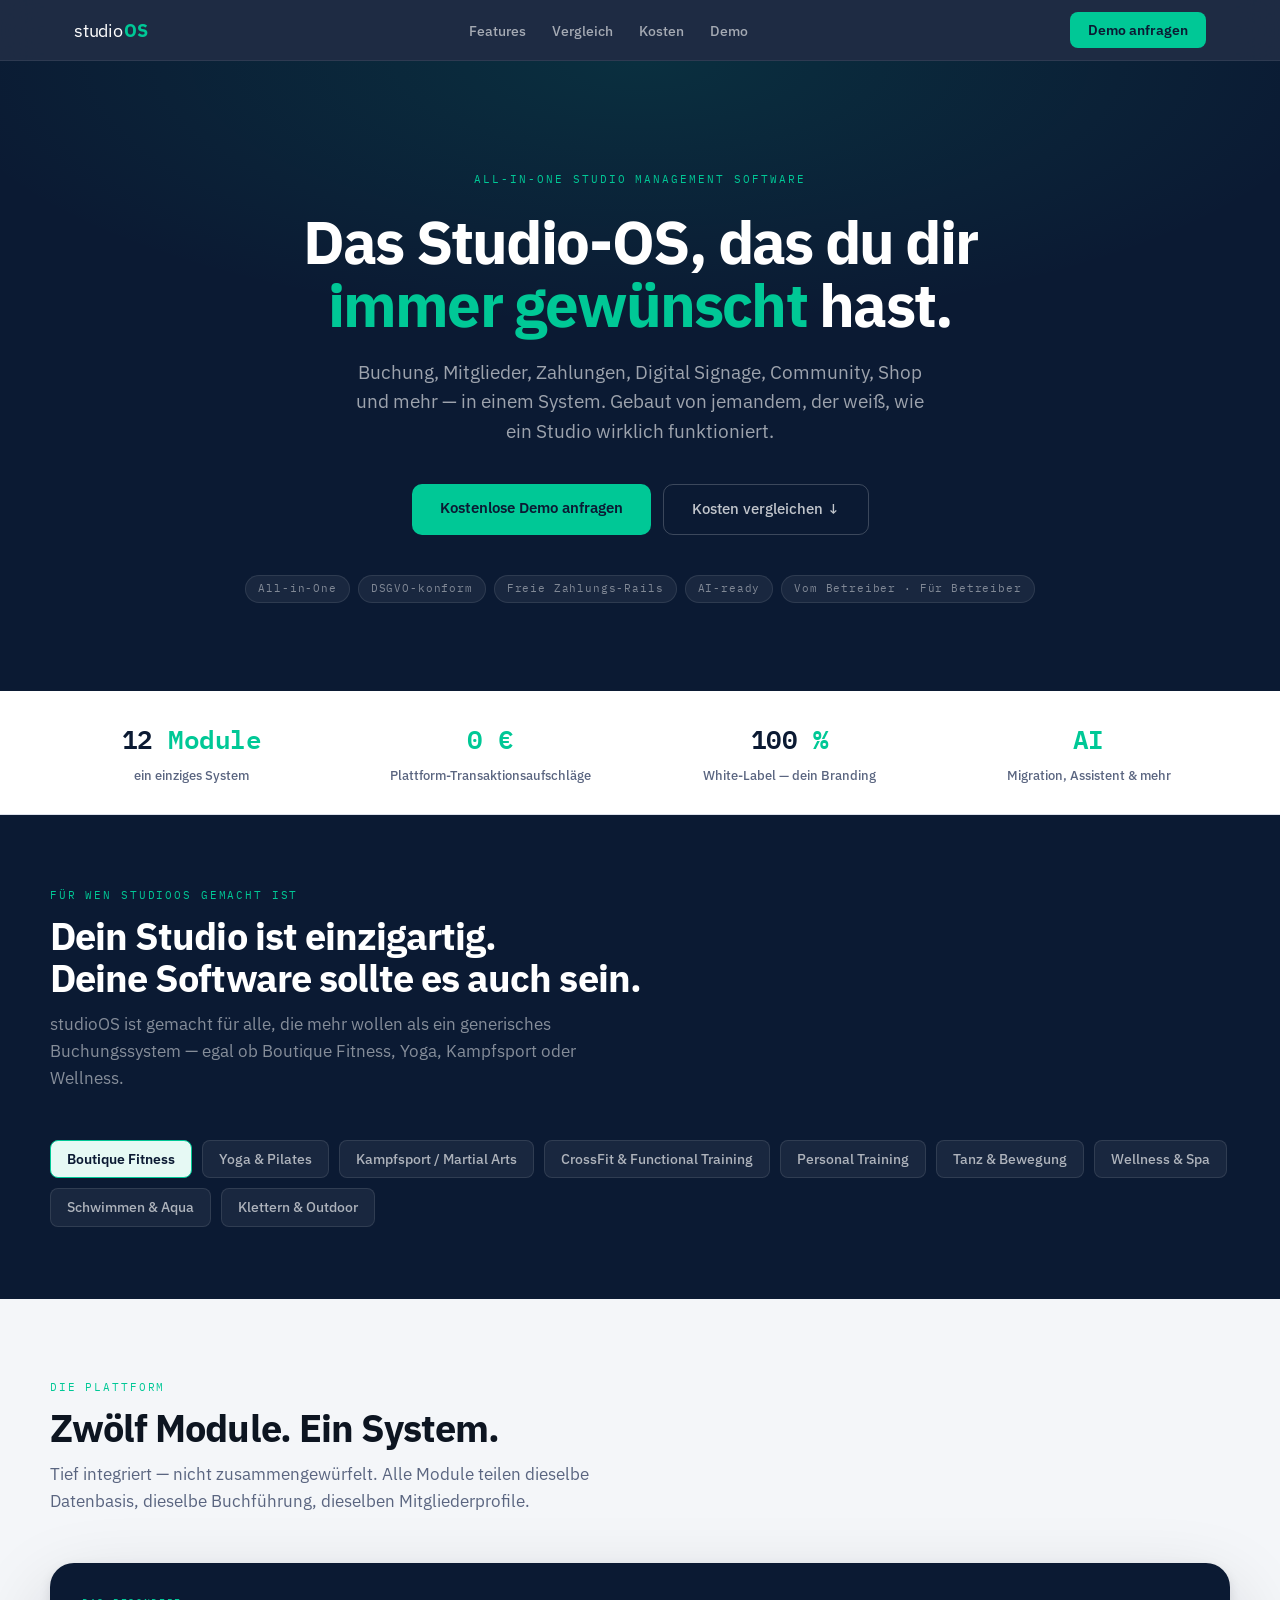
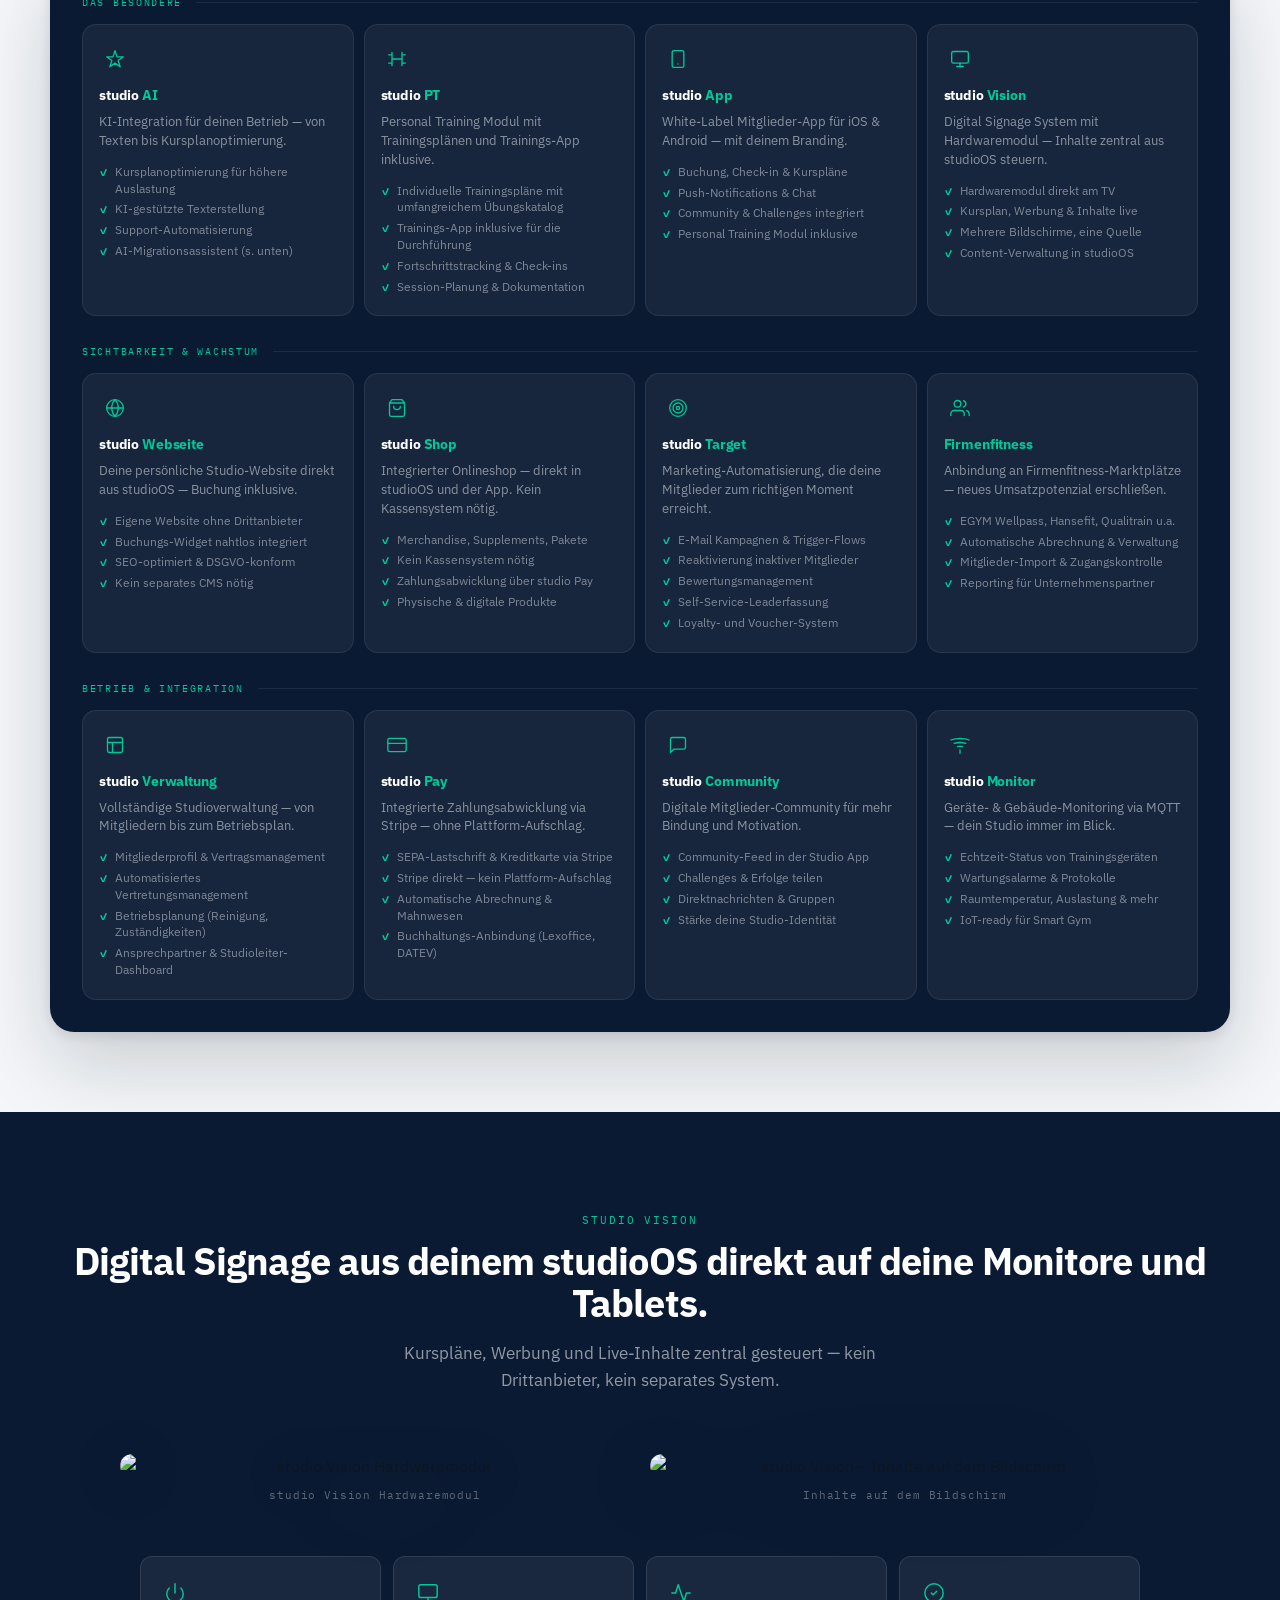
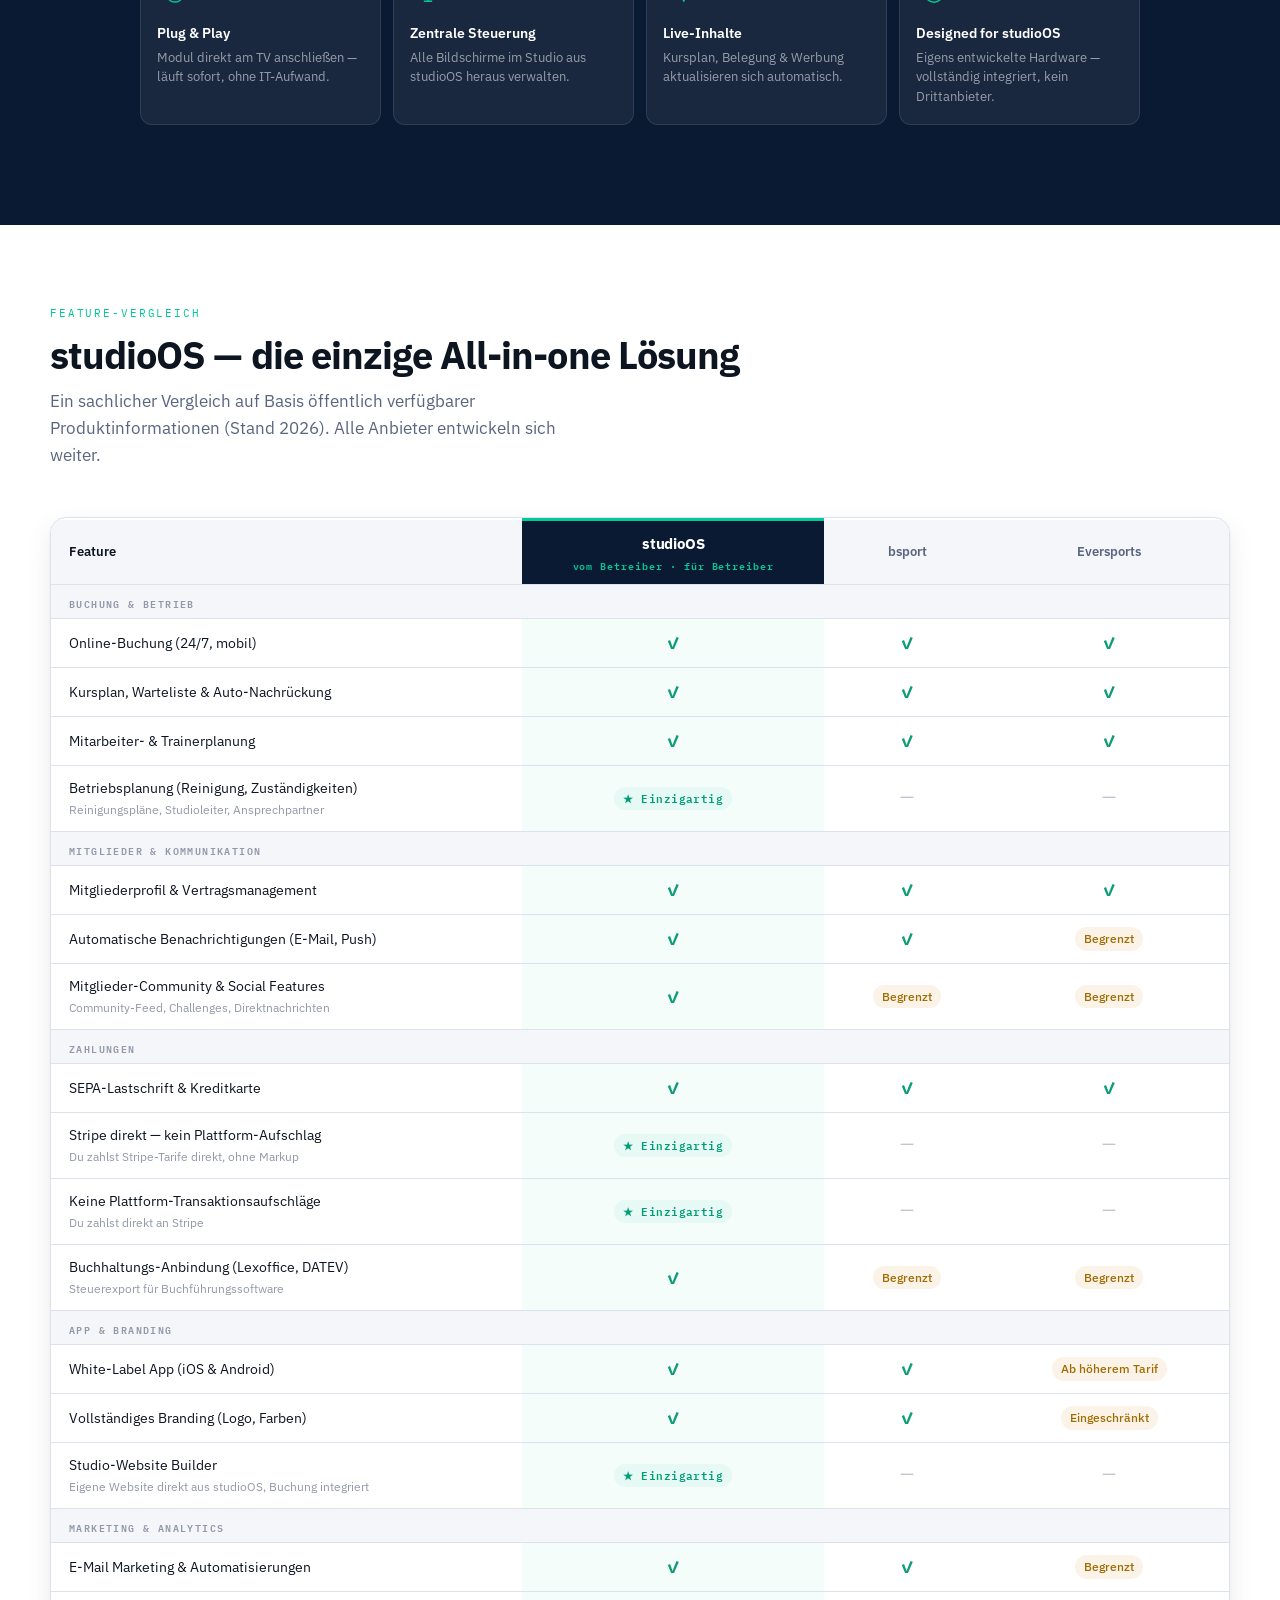
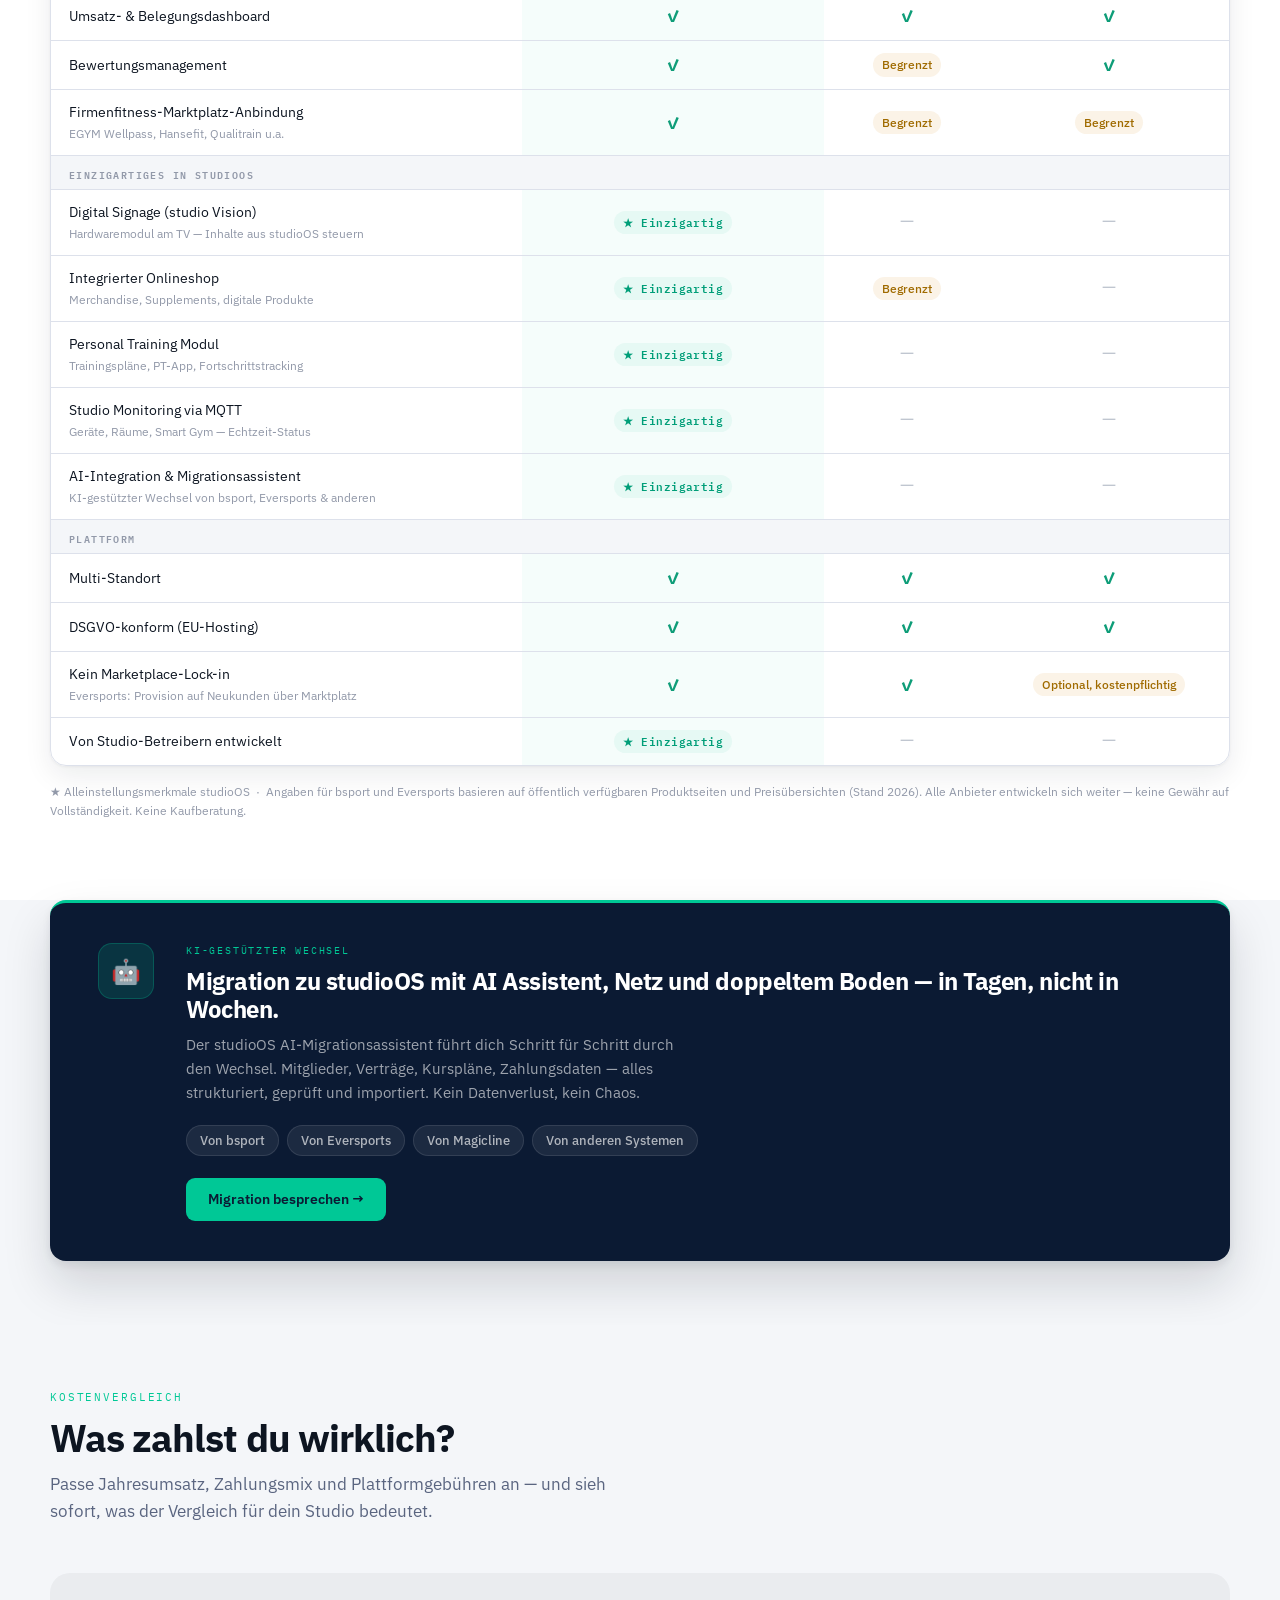
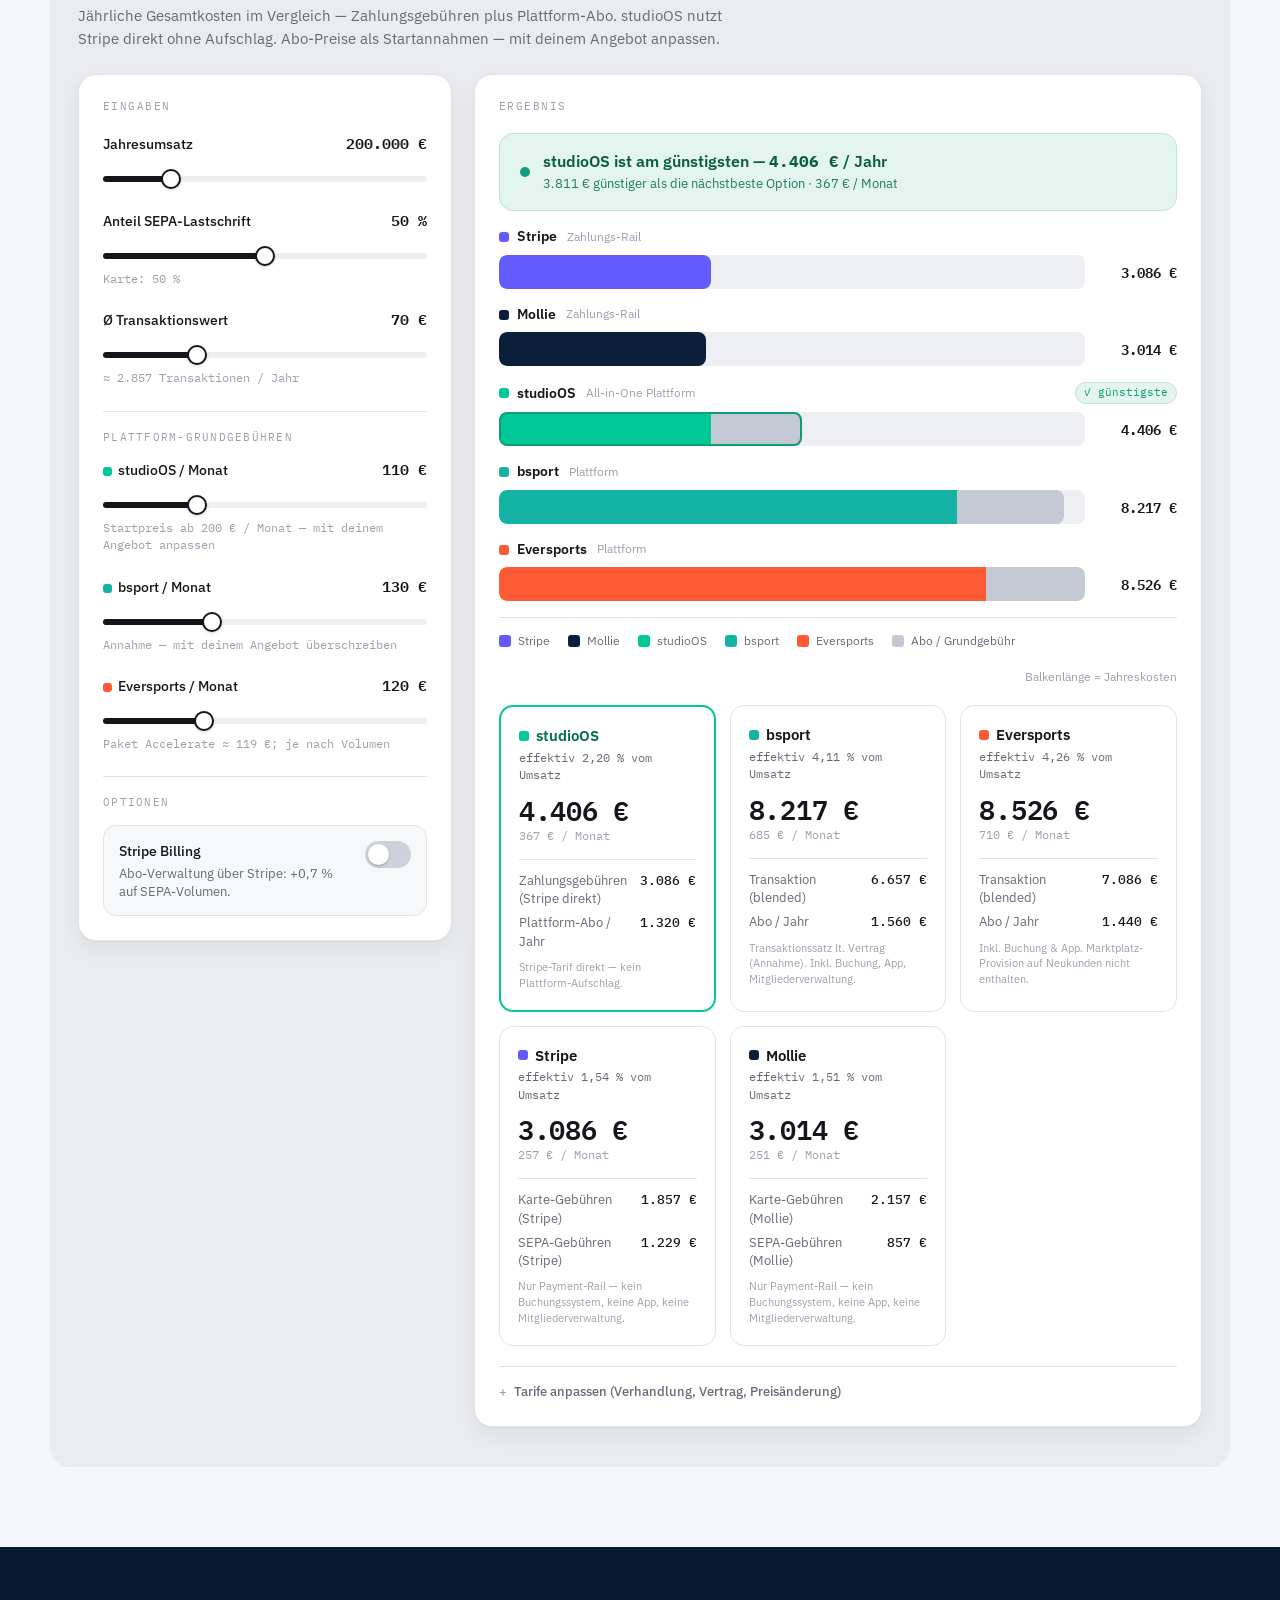
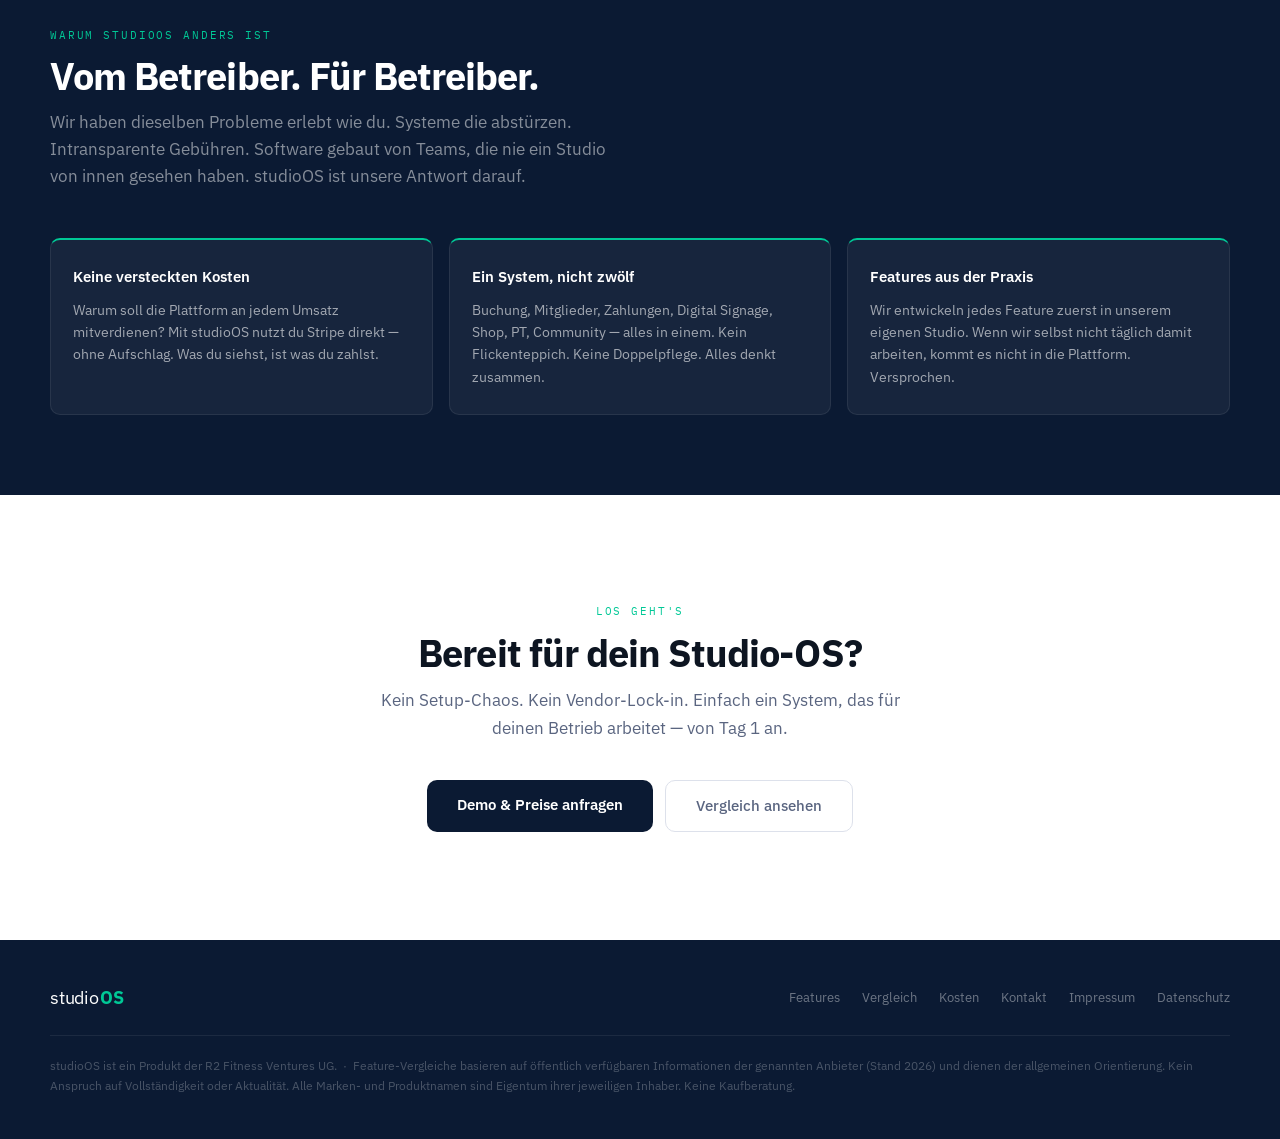
==== index.html @ 02c37cc3 "Set studioOS default monthly fee to 109 EUR in cost calculator Co-Authored-By: Claude Sonnet 4.6 <no" ====
<!DOCTYPE html>
<html lang="de">
<head>
  <meta charset="UTF-8">
  <meta name="viewport" content="width=device-width, initial-scale=1.0">
  <title>studioOS — All-in-One Studio Management Software</title>
  <meta name="description" content="Die All-in-One Boutique Fitness Management Plattform. Buchung, Mitglieder, Zahlungen, App, Digital Signage und mehr — in einem System. Gebaut von Studio-Betreibern.">
  <link rel="preconnect" href="https://fonts.googleapis.com">
  <link rel="preconnect" href="https://fonts.gstatic.com" crossorigin>
  <link href="https://fonts.googleapis.com/css2?family=IBM+Plex+Sans:ital,wght@0,300;0,400;0,500;0,600;0,700;1,400&family=IBM+Plex+Mono:wght@400;500;600&display=swap" rel="stylesheet">
  <style>
    :root {
      --os:#0B1A33; --accent:#00C896; --accent-dark:#009E78; --accent-soft:#E6F9F4;
      --bg:#F4F6F9; --card:#FFFFFF; --ink:#0D1521; --muted:#5A6580; --faint:#9299A9;
      --hair:#DDE1EB; --shadow:0 1px 3px rgba(13,21,33,.05),0 10px 28px rgba(13,21,33,.08);
      --radius:16px; --radius-sm:10px;
      --yes:#0E9D78; --part:#A06B00;
    }
    *, *::before, *::after { box-sizing: border-box; margin: 0; padding: 0; }
    html { scroll-behavior: smooth; }
    body {
      background: var(--bg); color: var(--ink);
      font-family: "IBM Plex Sans", system-ui, sans-serif;
      line-height: 1.5; -webkit-font-smoothing: antialiased;
    }

    /* ── NAV ── */
    .site-nav {
      position: sticky; top: 0; z-index: 100;
      background: rgba(11,26,51,.92); backdrop-filter: blur(18px);
      border-bottom: 1px solid rgba(255,255,255,.07);
    }
    .nav-inner {
      max-width: 1180px; margin: 0 auto; padding: 0 24px;
      display: flex; align-items: center; justify-content: space-between; height: 60px;
    }
    .logo { display: flex; align-items: baseline; gap: 1px; text-decoration: none; }
    .logo-s { color: #fff; font-size: 18px; font-weight: 400; letter-spacing: -.01em; }
    .logo-os { color: var(--accent); font-size: 18px; font-weight: 700; letter-spacing: -.02em; }
    .nav-links { display: flex; gap: 26px; list-style: none; }
    .nav-links a { color: rgba(255,255,255,.6); text-decoration: none; font-size: 14px; font-weight: 500; transition: color .15s; }
    .nav-links a:hover { color: #fff; }
    .nav-cta {
      background: var(--accent); color: var(--os); font-size: 13.5px; font-weight: 600;
      padding: 8px 18px; border-radius: 8px; text-decoration: none; transition: background .15s;
      white-space: nowrap;
    }
    .nav-cta:hover { background: var(--accent-dark); color: #fff; }
    @media(max-width:768px) { .nav-links { display: none; } }

    /* ── HERO ── */
    .hero {
      background: var(--os); padding: 104px 24px 88px; text-align: center; position: relative; overflow: hidden;
    }
    .hero::before {
      content: ""; position: absolute; inset: 0;
      background: radial-gradient(ellipse 80% 60% at 50% 0%, rgba(0,200,150,.12) 0%, transparent 70%);
      pointer-events: none;
    }
    .hero-inner { max-width: 800px; margin: 0 auto; position: relative; }
    .eyebrow {
      display: inline-block; font-family: "IBM Plex Mono", monospace;
      font-size: 11px; letter-spacing: .18em; text-transform: uppercase;
      color: var(--accent); margin-bottom: 22px;
    }
    .hero h1 {
      font-size: clamp(36px, 5.5vw, 60px); font-weight: 700; letter-spacing: -.03em;
      color: #fff; margin-bottom: 22px; line-height: 1.05;
    }
    .hero h1 em { color: var(--accent); font-style: normal; }
    .hero-sub {
      font-size: clamp(16px, 2vw, 18.5px); color: rgba(255,255,255,.6);
      max-width: 580px; margin: 0 auto 38px; line-height: 1.6;
    }
    .hero-actions { display: flex; gap: 12px; justify-content: center; flex-wrap: wrap; }
    .btn-primary {
      background: var(--accent); color: var(--os); font-size: 15px; font-weight: 600;
      padding: 13px 28px; border-radius: 10px; text-decoration: none; transition: background .15s;
    }
    .btn-primary:hover { background: var(--accent-dark); color: #fff; }
    .btn-ghost {
      border: 1px solid rgba(255,255,255,.2); color: rgba(255,255,255,.75);
      font-size: 15px; font-weight: 500; padding: 13px 28px; border-radius: 10px;
      text-decoration: none; transition: border-color .15s, color .15s;
    }
    .btn-ghost:hover { border-color: rgba(255,255,255,.55); color: #fff; }
    .hero-badges { display: flex; gap: 8px; justify-content: center; flex-wrap: wrap; margin-top: 40px; }
    .badge {
      font-family: "IBM Plex Mono", monospace; font-size: 10.5px; letter-spacing: .08em;
      background: rgba(255,255,255,.06); color: rgba(255,255,255,.45);
      border: 1px solid rgba(255,255,255,.09); padding: 5px 12px; border-radius: 99px;
    }

    /* ── STATS BAR ── */
    .stats-bar { background: var(--card); border-bottom: 1px solid var(--hair); padding: 28px 24px; }
    .stats-inner {
      max-width: 1180px; margin: 0 auto;
      display: grid; grid-template-columns: repeat(4, 1fr); gap: 16px; text-align: center;
    }
    @media(max-width:680px) { .stats-inner { grid-template-columns: 1fr 1fr; } }
    .stat-num {
      font-family: "IBM Plex Mono", monospace; font-size: 26px; font-weight: 600;
      color: var(--os); letter-spacing: -.02em; display: block; margin-bottom: 4px;
    }
    .stat-num span { color: var(--accent); }
    .stat-label { font-size: 13px; color: var(--muted); font-weight: 500; }

    /* ── SECTION COMMONS ── */
    section { padding: 80px 24px; }
    .section-inner { max-width: 1180px; margin: 0 auto; }
    .sec-label {
      font-family: "IBM Plex Mono", monospace; font-size: 11px; letter-spacing: .17em;
      text-transform: uppercase; color: var(--accent); display: block; margin-bottom: 12px;
    }
    .sec-h2 {
      font-size: clamp(26px, 3.5vw, 38px); font-weight: 700; letter-spacing: -.025em;
      margin-bottom: 12px; line-height: 1.1;
    }
    .sec-sub { font-size: 17px; color: var(--muted); max-width: 56ch; margin-bottom: 48px; line-height: 1.6; }

    /* ── FOR SECTION ── */
    .for-section { background: var(--os); padding: 72px 24px; }
    .for-section .sec-label { color: var(--accent); }
    .for-section .sec-h2 { color: #fff; }
    .for-section .sec-sub { color: rgba(255,255,255,.5); }
    .studio-types { display: flex; flex-wrap: wrap; gap: 10px; }
    .st-chip {
      background: rgba(255,255,255,.06); border: 1px solid rgba(255,255,255,.1);
      color: rgba(255,255,255,.65); font-size: 13.5px; font-weight: 500;
      padding: 8px 16px; border-radius: 8px;
    }
    .st-chip.hi { background: var(--accent-soft); border-color: var(--accent); color: var(--os); font-weight: 600; }

    /* ── FEATURES PLATFORM SHELL ── */
    .features-section { background: var(--bg); }
    .platform-shell {
      background: var(--os); border-radius: 24px; padding: 32px;
      box-shadow: 0 4px 12px rgba(13,21,33,.1), 0 32px 80px rgba(13,21,33,.18);
    }
    .platform-group { margin-bottom: 28px; }
    .platform-group:last-child { margin-bottom: 0; }
    .group-divider { display: flex; align-items: center; gap: 14px; margin-bottom: 14px; }
    .group-tag {
      font-family: "IBM Plex Mono", monospace; font-size: 10px; letter-spacing: .17em;
      text-transform: uppercase; color: var(--accent); white-space: nowrap; flex: 0 0 auto;
    }
    .group-line { flex: 1; height: 1px; background: rgba(255,255,255,.08); }
    .group-row { display: grid; grid-template-columns: repeat(4, 1fr); gap: 10px; }
    @media(max-width:1060px) { .group-row { grid-template-columns: repeat(2, 1fr); } }
    @media(max-width:520px)  { .group-row { grid-template-columns: 1fr; } }
    .pmod {
      background: rgba(255,255,255,.05); border: 1px solid rgba(255,255,255,.08);
      border-radius: 14px; padding: 18px 16px;
      transition: background .2s ease, border-color .2s ease;
    }
    .pmod:hover { background: rgba(255,255,255,.08); border-color: rgba(255,255,255,.15); }
    .pmod-icon {
      width: 32px; height: 32px; margin-bottom: 10px;
      display: flex; align-items: center; justify-content: center;
      color: var(--accent);
    }
    .pmod-icon svg { width: 20px; height: 20px; }
    .pmod-name { font-size: 14px; font-weight: 700; color: #fff; margin-bottom: 6px; letter-spacing: -.01em; }
    .pmod-name span { color: var(--accent); }
    .pmod-desc { font-size: 12.5px; color: rgba(255,255,255,.5); line-height: 1.5; margin-bottom: 12px; }
    .pmod-list { list-style: none; }
    .pmod-list li {
      font-size: 12px; color: rgba(255,255,255,.45);
      padding: 2px 0; display: flex; align-items: flex-start; gap: 7px; line-height: 1.4;
    }
    .pmod-list li::before { content: "✓"; color: var(--accent); font-weight: 700; flex: 0 0 auto; font-size: 10px; margin-top: 2px; }

    /* ── VISION SPOTLIGHT ── */
    .vision-section { background: var(--os); padding: 100px 24px; }
    .vision-section .sec-label { color: var(--accent); }
    .vision-section .sec-h2 { color: #fff; margin: 0 auto 16px; }
    .vision-section .sec-sub { color: rgba(255,255,255,.55); margin: 0 auto 60px; }
    .vision-imgs {
      display: grid; grid-template-columns: 1fr 1fr;
      gap: 20px; max-width: 1040px; margin: 0 auto; align-items: start;
    }
    @media(max-width:700px) { .vision-imgs { grid-template-columns: 1fr; } }
    .vision-img-item { display: flex; flex-direction: column; gap: 10px; }
    .vision-img-item img {
      width: 100%; display: block; border-radius: 12px;
    }
    .vision-img-item.product img {
      filter: drop-shadow(0 32px 64px rgba(0,200,150,.2)) drop-shadow(0 8px 24px rgba(0,0,0,.45));
    }
    .vision-img-item.example img {
      filter: drop-shadow(0 16px 48px rgba(0,0,0,.4));
    }
    .vision-img-caption {
      font-family: "IBM Plex Mono", monospace; font-size: 10.5px; letter-spacing: .08em;
      color: rgba(255,255,255,.35); text-align: center;
    }
    .vision-pills {
      display: grid; grid-template-columns: repeat(4, 1fr);
      gap: 12px; margin-top: 52px; max-width: 1000px; margin-left: auto; margin-right: auto;
    }
    @media(max-width:900px) { .vision-pills { grid-template-columns: 1fr 1fr; } }
    @media(max-width:520px) { .vision-pills { grid-template-columns: 1fr; } }
    .vision-pill {
      background: rgba(255,255,255,.06); border: 1px solid rgba(255,255,255,.1);
      border-radius: 12px; padding: 18px 16px; text-align: left;
    }
    .vision-pill-icon {
      width: 36px; height: 36px; margin-bottom: 12px;
      display: flex; align-items: center; justify-content: center;
      color: var(--accent);
    }
    .vision-pill-icon svg { width: 22px; height: 22px; }
    .vision-pill strong { font-size: 14px; font-weight: 600; color: #fff; display: block; margin-bottom: 4px; }
    .vision-pill p { font-size: 13px; color: rgba(255,255,255,.55); line-height: 1.5; margin: 0; }

    /* ── COMPARISON ── */
    .comparison-section { background: var(--card); }
    .table-wrap { overflow-x: auto; -webkit-overflow-scrolling: touch; border-radius: var(--radius); border: 1px solid var(--hair); box-shadow: var(--shadow); }
    table { width: 100%; border-collapse: collapse; font-size: 14px; min-width: 620px; }
    th, td { padding: 12px 18px; text-align: left; vertical-align: middle; border-bottom: 1px solid var(--hair); }
    tr:last-child td { border-bottom: none; }
    thead th { font-weight: 600; background: var(--bg); font-size: 13px; }
    .th-feat { width: 40%; }
    .th-studio { background: var(--os) !important; color: #fff !important; border-top: 3px solid var(--accent); text-align: center; min-width: 155px; }
    .th-studio .th-nm { font-size: 15px; font-weight: 700; display: block; letter-spacing: -.01em; }
    .th-studio .th-tg { font-family: "IBM Plex Mono", monospace; font-size: 9.5px; color: var(--accent); letter-spacing: .1em; display: block; margin-top: 2px; }
    .th-comp { color: var(--muted); text-align: center; min-width: 130px; }
    .td-studio { text-align: center; background: rgba(0,200,150,.04); }
    .td-comp { text-align: center; }
    .cat-row td {
      background: var(--bg); font-family: "IBM Plex Mono", monospace; font-size: 10px;
      letter-spacing: .14em; text-transform: uppercase; color: var(--faint);
      padding: 11px 18px 7px; font-weight: 600; border-bottom: 1px solid var(--hair);
    }
    .yes { color: var(--yes); font-weight: 700; font-size: 16px; }
    .no { color: #C0C6D0; font-size: 18px; line-height: 1; }
    .part { font-size: 11.5px; color: var(--part); font-weight: 500; background: #FBF3E7; padding: 3px 9px; border-radius: 99px; white-space: nowrap; display: inline-block; }
    .unique { font-size: 11px; font-family: "IBM Plex Mono", monospace; background: var(--accent-soft); color: var(--accent-dark); font-weight: 600; padding: 3px 9px; border-radius: 99px; white-space: nowrap; display: inline-block; letter-spacing: .04em; }
    .fn { font-size: 12px; color: var(--faint); display: block; margin-top: 2px; font-weight: 400; }
    .comp-disclaimer { font-size: 12px; color: var(--faint); margin-top: 16px; line-height: 1.6; }

    /* ── MIGRATION CALLOUT ── */
    .migration-section { background: var(--bg); padding: 0 24px 64px; }
    .migration-callout {
      max-width: 1180px; margin: 0 auto;
      background: var(--os); border-radius: var(--radius); padding: 40px 48px;
      display: flex; align-items: flex-start; gap: 32px;
      border-top: 3px solid var(--accent);
      box-shadow: 0 4px 8px rgba(13,21,33,.08), 0 24px 48px rgba(13,21,33,.15);
    }
    @media(max-width:720px) { .migration-callout { flex-direction: column; gap: 20px; padding: 28px 24px; } }
    .mig-icon-wrap {
      flex: 0 0 auto; width: 56px; height: 56px; border-radius: 14px;
      background: rgba(0,200,150,.15); border: 1px solid rgba(0,200,150,.25);
      display: flex; align-items: center; justify-content: center; font-size: 24px;
    }
    .mig-label {
      font-family: "IBM Plex Mono", monospace; font-size: 10px; letter-spacing: .18em;
      text-transform: uppercase; color: var(--accent); margin-bottom: 10px;
    }
    .mig-h3 { font-size: clamp(18px, 2.5vw, 24px); font-weight: 700; color: #fff; margin-bottom: 10px; letter-spacing: -.02em; line-height: 1.15; }
    .mig-text { font-size: 14.5px; color: rgba(255,255,255,.6); line-height: 1.65; margin-bottom: 20px; max-width: 56ch; }
    .mig-chips { display: flex; gap: 8px; flex-wrap: wrap; margin-bottom: 22px; }
    .mig-chip {
      font-size: 12.5px; font-weight: 500;
      background: rgba(255,255,255,.07); border: 1px solid rgba(255,255,255,.1);
      color: rgba(255,255,255,.65); padding: 5px 13px; border-radius: 99px;
    }
    .mig-cta {
      display: inline-flex; align-items: center; gap: 8px;
      background: var(--accent); color: var(--os); font-size: 14px; font-weight: 600;
      padding: 11px 22px; border-radius: 9px; text-decoration: none; transition: background .15s;
    }
    .mig-cta:hover { background: var(--accent-dark); color: #fff; }

    /* ── COST ── */
    .cost-section { background: var(--bg); padding-top: 0; }
    .cost-section .section-inner { padding-top: 64px; }

    /* ── KOSTENVERGLEICH WIDGET ── */
    .kv-widget {
      --canvas:#EAECEF; --card:#FFFFFF; --ink:#14161B; --muted:#646B78; --faint:#9AA1AD;
      --hair:#E0E3E8; --track:#EDEFF2; --fixseg:#C4C9D4;
      --stripe:#635BFF; --mollie:#0B1F3A; --studio:#00C896; --bsport:#15B3A3; --ever:#FF5A36;
      --win:#0E9D78; --win-bg:#E4F5EF; --warn-bg:#FBF4E9; --warn-bd:#EAD9B6; --warn-tx:#8A6320;
      --radius:18px; --shadow:0 1px 2px rgba(20,22,27,.04),0 8px 24px rgba(20,22,27,.06);
      background:var(--canvas); border-radius:20px; padding:32px 28px 40px;
      font-family:"IBM Plex Sans",system-ui,sans-serif; line-height:1.45; color:var(--ink);
    }
    .kv-widget .kv-sub{color:var(--muted);font-size:15px;max-width:72ch;margin-bottom:24px;line-height:1.5}
    .kv-widget .mono{font-family:"IBM Plex Mono",ui-monospace,monospace;font-variant-numeric:tabular-nums}
    .kv-widget .kv-grid{display:grid;grid-template-columns:374px 1fr;gap:22px;align-items:start}
    @media(max-width:900px){.kv-widget .kv-grid{grid-template-columns:1fr}}
    .kv-widget .panel{background:var(--card);border:1px solid var(--hair);border-radius:var(--radius);box-shadow:var(--shadow)}
    .kv-widget .panel-pad{padding:24px}
    .kv-widget .panel-title{font-family:"IBM Plex Mono",monospace;font-size:11px;letter-spacing:.13em;text-transform:uppercase;color:var(--faint);margin:0 0 18px}
    .kv-widget .field{margin-bottom:22px} .kv-widget .field:last-child{margin-bottom:0}
    .kv-widget .field-head{display:flex;justify-content:space-between;align-items:baseline;margin-bottom:10px;gap:10px}
    .kv-widget .field-name{font-size:14px;font-weight:500}
    .kv-widget .field-val{font-family:"IBM Plex Mono",monospace;font-weight:600;font-size:15px}
    .kv-widget .field-sub{font-family:"IBM Plex Mono",monospace;font-size:12px;color:var(--faint);margin-top:5px}
    .kv-widget .dot-pre{display:inline-block;width:9px;height:9px;border-radius:3px;margin-right:6px;vertical-align:middle}
    .kv-widget input[type=range]{-webkit-appearance:none;appearance:none;width:100%;height:6px;border-radius:99px;background:var(--track);outline:none;cursor:pointer;margin:6px 0}
    .kv-widget input[type=range]::-webkit-slider-thumb{-webkit-appearance:none;appearance:none;width:20px;height:20px;border-radius:50%;background:var(--card);border:2px solid var(--ink);box-shadow:0 1px 3px rgba(0,0,0,.18);transition:transform .08s ease}
    .kv-widget input[type=range]::-moz-range-thumb{width:20px;height:20px;border-radius:50%;background:var(--card);border:2px solid var(--ink);box-shadow:0 1px 3px rgba(0,0,0,.18)}
    .kv-widget input[type=range]:active::-webkit-slider-thumb{transform:scale(1.12)}
    .kv-widget input[type=range]:focus-visible{box-shadow:0 0 0 4px rgba(99,91,255,.22)}
    .kv-widget .div-lbl{font-family:"IBM Plex Mono",monospace;font-size:10.5px;letter-spacing:.12em;text-transform:uppercase;color:var(--faint);margin:24px 0 14px;padding-top:18px;border-top:1px solid var(--hair)}
    .kv-widget .toggle-row{display:flex;align-items:flex-start;justify-content:space-between;gap:14px;padding:15px;background:#F7F8FA;border:1px solid var(--hair);border-radius:13px}
    .kv-widget .t-name{font-size:14px;font-weight:500} .kv-widget .t-hint{font-size:12.5px;color:var(--muted);margin-top:3px;max-width:30ch}
    .kv-widget .switch{position:relative;flex:0 0 auto;width:46px;height:27px}
    .kv-widget .switch input{opacity:0;width:0;height:0;position:absolute}
    .kv-widget .slider-sw{position:absolute;inset:0;background:#CDD2DA;border-radius:99px;transition:.2s;cursor:pointer}
    .kv-widget .slider-sw::before{content:"";position:absolute;height:21px;width:21px;left:3px;top:3px;background:#fff;border-radius:50%;transition:.2s;box-shadow:0 1px 2px rgba(0,0,0,.25)}
    .kv-widget .switch input:checked + .slider-sw{background:var(--stripe)}
    .kv-widget .switch input:checked + .slider-sw::before{transform:translateX(19px)}
    .kv-widget .switch input:focus-visible + .slider-sw{box-shadow:0 0 0 4px rgba(99,91,255,.22)}
    .kv-widget .verdict{display:flex;align-items:center;gap:13px;padding:16px 20px;border-radius:14px;background:var(--win-bg);border:1px solid #BCE6D8;margin-bottom:16px}
    .kv-widget .verdict-dot{flex:0 0 auto;width:10px;height:10px;border-radius:50%;background:var(--win)}
    .kv-widget .verdict-main{font-size:16px;font-weight:600;color:#0a5c47} .kv-widget .verdict-main b{font-family:"IBM Plex Mono",monospace}
    .kv-widget .verdict-sub{font-size:13px;color:#1d7a62;margin-top:2px}
    .kv-widget .caveat{display:flex;gap:11px;padding:13px 16px;border-radius:12px;background:var(--warn-bg);border:1px solid var(--warn-bd);margin-bottom:24px;font-size:13px;color:var(--warn-tx);line-height:1.5}
    .kv-widget .caveat b{font-weight:600} .kv-widget .caveat .ic{flex:0 0 auto;font-family:"IBM Plex Mono",monospace;font-weight:600}
    .kv-widget .bar-block{margin-bottom:16px}
    .kv-widget .bar-label{display:flex;align-items:center;gap:8px;margin-bottom:8px}
    .kv-widget .brand-dot{width:10px;height:10px;border-radius:3px}
    .kv-widget .bar-name{font-size:13.5px;font-weight:600} .kv-widget .bar-cat{font-size:11.5px;color:var(--faint);margin-left:2px}
    .kv-widget .bar-tag{font-family:"IBM Plex Mono",monospace;font-size:11px;color:var(--win);background:var(--win-bg);padding:2px 8px;border-radius:99px;border:1px solid #BCE6D8;margin-left:auto}
    .kv-widget .track-row{display:flex;align-items:center;gap:12px}
    .kv-widget .kv-track{flex:1;height:34px;background:var(--track);border-radius:8px;overflow:hidden}
    .kv-widget .barfill{height:100%;display:flex;border-radius:8px;overflow:hidden;transition:width .35s cubic-bezier(.4,0,.2,1)}
    .kv-widget .seg{height:100%;transition:flex-basis .35s cubic-bezier(.4,0,.2,1)}
    .kv-widget .barfill.winner{outline:2px solid var(--win);outline-offset:-2px}
    .kv-widget .bar-total{font-family:"IBM Plex Mono",monospace;font-weight:600;font-size:14px;flex:0 0 auto;min-width:80px;text-align:right}
    .kv-widget .kv-legend{display:flex;gap:18px;flex-wrap:wrap;margin-top:14px;padding-top:14px;border-top:1px solid var(--hair)}
    .kv-widget .leg-item{display:flex;align-items:center;gap:7px;font-size:12px;color:var(--muted)}
    .kv-widget .leg-sw{width:12px;height:12px;border-radius:3px}
    .kv-widget .kv-cards{display:grid;grid-template-columns:repeat(3,1fr);gap:14px;margin-top:20px}
    @media(max-width:700px){.kv-widget .kv-cards{grid-template-columns:1fr 1fr}}
    @media(max-width:460px){.kv-widget .kv-cards{grid-template-columns:1fr}}
    .kv-widget .pcard{border:1px solid var(--hair);border-radius:14px;padding:18px}
    .kv-widget .pcard h3{margin:0 0 2px;font-size:15px;font-weight:600;display:flex;align-items:center;gap:7px}
    .kv-widget .pcard .eff{font-family:"IBM Plex Mono",monospace;font-size:12px;color:var(--muted);margin-bottom:13px}
    .kv-widget .pcard .big{font-family:"IBM Plex Mono",monospace;font-size:27px;font-weight:600;letter-spacing:-.01em;line-height:1;margin-bottom:3px}
    .kv-widget .pcard .permo{font-family:"IBM Plex Mono",monospace;font-size:12px;color:var(--faint);margin-bottom:15px}
    .kv-widget .kv-lines{border-top:1px solid var(--hair);padding-top:11px}
    .kv-widget .kv-line{display:flex;justify-content:space-between;font-size:12.5px;margin-bottom:6px}
    .kv-widget .kv-line:last-child{margin-bottom:0}
    .kv-widget .kv-line .k{color:var(--muted)} .kv-widget .kv-line .v{font-family:"IBM Plex Mono",monospace;font-weight:500}
    .kv-widget .pcard .pnote{font-size:11px;color:var(--faint);margin-top:10px;line-height:1.45}
    .kv-widget .pcard.studio-card{border-color:var(--studio);border-width:2px}
    .kv-widget .pcard.studio-card h3{color:#006e52}
    .kv-widget details.adv{margin-top:20px;border-top:1px solid var(--hair);padding-top:16px}
    .kv-widget details.adv summary{cursor:pointer;font-size:13px;font-weight:500;color:var(--muted);list-style:none;display:flex;align-items:center;gap:7px}
    .kv-widget details.adv summary::-webkit-details-marker{display:none}
    .kv-widget details.adv summary::before{content:"+";font-family:"IBM Plex Mono",monospace;color:var(--faint)}
    .kv-widget details.adv[open] summary::before{content:"–"}
    .kv-widget .rates-grid{display:grid;grid-template-columns:1fr 1fr;gap:18px 24px;margin-top:16px}
    @media(max-width:560px){.kv-widget .rates-grid{grid-template-columns:1fr}}
    .kv-widget .rate-col h4{font-family:"IBM Plex Mono",monospace;font-size:11px;letter-spacing:.1em;text-transform:uppercase;color:var(--faint);margin:0 0 10px;display:flex;align-items:center;gap:6px}
    .kv-widget .rate-line{display:flex;align-items:center;justify-content:space-between;gap:8px;margin-bottom:8px}
    .kv-widget .rate-line label{font-size:12.5px;color:var(--muted)}
    .kv-widget .rate-line input[type=number]{width:74px;font-family:"IBM Plex Mono",monospace;font-size:13px;padding:5px 7px;border:1px solid var(--hair);border-radius:7px;text-align:right;background:#FAFBFC}
    .kv-widget .rate-line input[type=number]:focus{outline:none;border-color:var(--stripe)}
    .kv-widget .kv-footer{margin-top:22px;font-size:12px;color:var(--faint);line-height:1.6}

    /* ── BUILT-BY ── */
    .builtby-section { background: var(--os); }
    .builtby-section .sec-label { color: var(--accent); }
    .builtby-section .sec-h2 { color: #fff; }
    .builtby-section .sec-sub { color: rgba(255,255,255,.5); }
    .why-grid { display: grid; grid-template-columns: repeat(3, 1fr); gap: 16px; }
    @media(max-width:860px) { .why-grid { grid-template-columns: 1fr; } }
    .why-card {
      background: rgba(255,255,255,.05); border: 1px solid rgba(255,255,255,.08);
      border-radius: var(--radius-sm); padding: 26px 22px; border-top: 2px solid var(--accent);
    }
    .why-head { font-size: 15px; font-weight: 600; color: #fff; margin-bottom: 10px; }
    .why-text { font-size: 13.5px; color: rgba(255,255,255,.6); line-height: 1.65; }

    /* ── CTA ── */
    .cta-section { background: var(--card); text-align: center; padding: 108px 24px; }
    .cta-inner { max-width: 580px; margin: 0 auto; }
    .cta-section .sec-label { text-align: center; }
    .cta-section .sec-h2 { margin-bottom: 14px; }
    .cta-section .sec-sub { text-align: center; margin: 0 auto 38px; }
    .cta-actions { display: flex; gap: 12px; justify-content: center; flex-wrap: wrap; }
    .btn-dark {
      background: var(--os); color: #fff; font-size: 15px; font-weight: 600;
      padding: 14px 30px; border-radius: 10px; text-decoration: none; transition: background .15s;
    }
    .btn-dark:hover { background: #112347; }
    .btn-outline {
      border: 1px solid var(--hair); color: var(--muted);
      font-size: 15px; font-weight: 500; padding: 14px 30px; border-radius: 10px;
      text-decoration: none; transition: border-color .15s, color .15s;
    }
    .btn-outline:hover { border-color: var(--ink); color: var(--ink); }

    /* ── FOOTER ── */
    footer { background: var(--os); color: rgba(255,255,255,.4); padding: 44px 24px; font-size: 13px; }
    .footer-inner { max-width: 1180px; margin: 0 auto; }
    .footer-top {
      display: flex; justify-content: space-between; align-items: center;
      padding-bottom: 24px; border-bottom: 1px solid rgba(255,255,255,.07);
      flex-wrap: wrap; gap: 16px; margin-bottom: 20px;
    }
    .footer-links { display: flex; gap: 22px; flex-wrap: wrap; }
    .footer-links a { color: rgba(255,255,255,.4); text-decoration: none; font-size: 13px; transition: color .15s; }
    .footer-links a:hover { color: rgba(255,255,255,.8); }
    .footer-note { font-size: 11.5px; color: rgba(255,255,255,.25); line-height: 1.7; }

    @media(prefers-reduced-motion:reduce) { *, *::before, *::after { transition: none !important; } }
  </style>
</head>
<body>

<!-- NAV -->
<header class="site-nav">
  <div class="nav-inner">
    <a class="logo" href="#">
      <span class="logo-s">studio</span><span class="logo-os">OS</span>
    </a>
    <ul class="nav-links">
      <li><a href="#features">Features</a></li>
      <li><a href="#vergleich">Vergleich</a></li>
      <li><a href="#kosten">Kosten</a></li>
      <li><a href="#kontakt">Demo</a></li>
    </ul>
    <a class="nav-cta" href="mailto:studioos.support@gmail.com">Demo anfragen</a>
  </div>
</header>

<!-- HERO -->
<section class="hero">
  <div class="hero-inner">
    <span class="eyebrow">All-in-One Studio Management Software</span>
    <h1>Das Studio-OS, das du dir<br><em>immer gewünscht</em> hast.</h1>
    <p class="hero-sub">Buchung, Mitglieder, Zahlungen, Digital Signage, Community, Shop und mehr — in einem System. Gebaut von jemandem, der weiß, wie ein Studio wirklich funktioniert.</p>
    <div class="hero-actions">
      <a class="btn-primary" href="mailto:studioos.support@gmail.com">Kostenlose Demo anfragen</a>
      <a class="btn-ghost" href="#kosten">Kosten vergleichen ↓</a>
    </div>
    <div class="hero-badges">
      <span class="badge">All-in-One</span>
      <span class="badge">DSGVO-konform</span>
      <span class="badge">Freie Zahlungs-Rails</span>
      <span class="badge">AI-ready</span>
      <span class="badge">Vom Betreiber · Für Betreiber</span>
    </div>
  </div>
</section>

<!-- STATS BAR -->
<div class="stats-bar">
  <div class="stats-inner">
    <div>
      <span class="stat-num">12<span> Module</span></span>
      <span class="stat-label">ein einziges System</span>
    </div>
    <div>
      <span class="stat-num"><span>0 €</span></span>
      <span class="stat-label">Plattform-Transaktionsaufschläge</span>
    </div>
    <div>
      <span class="stat-num">100<span> %</span></span>
      <span class="stat-label">White-Label — dein Branding</span>
    </div>
    <div>
      <span class="stat-num"><span>AI</span></span>
      <span class="stat-label">Migration, Assistent &amp; mehr</span>
    </div>
  </div>
</div>

<!-- FOR WHOM -->
<section class="for-section">
  <div class="section-inner">
    <span class="sec-label">Für wen studioOS gemacht ist</span>
    <h2 class="sec-h2">Dein Studio ist einzigartig.<br>Deine Software sollte es auch sein.</h2>
    <p class="sec-sub">studioOS ist gemacht für alle, die mehr wollen als ein generisches Buchungssystem — egal ob Boutique Fitness, Yoga, Kampfsport oder Wellness.</p>
    <div class="studio-types">
      <span class="st-chip hi">Boutique Fitness</span>
      <span class="st-chip">Yoga &amp; Pilates</span>
      <span class="st-chip">Kampfsport / Martial Arts</span>
      <span class="st-chip">CrossFit &amp; Functional Training</span>
      <span class="st-chip">Personal Training</span>
      <span class="st-chip">Tanz &amp; Bewegung</span>
      <span class="st-chip">Wellness &amp; Spa</span>
      <span class="st-chip">Schwimmen &amp; Aqua</span>
      <span class="st-chip">Klettern &amp; Outdoor</span>
    </div>
  </div>
</section>

<!-- FEATURES -->
<section class="features-section" id="features">
  <div class="section-inner">
    <span class="sec-label">Die Plattform</span>
    <h2 class="sec-h2">Zwölf Module. Ein System.</h2>
    <p class="sec-sub">Tief integriert — nicht zusammengewürfelt. Alle Module teilen dieselbe Datenbasis, dieselbe Buchführung, dieselben Mitgliederprofile.</p>
    <div class="platform-shell">

      <div class="platform-group">
        <div class="group-divider">
          <span class="group-tag">Das Besondere</span>
          <span class="group-line"></span>
        </div>
        <div class="group-row">
          <div class="pmod">
            <div class="pmod-icon"><svg viewBox="0 0 24 24" fill="none" stroke="currentColor" stroke-width="1.6" stroke-linecap="round" stroke-linejoin="round"><path d="M12 2l2.4 7.4H22l-6.2 4.5 2.4 7.4L12 17l-6.2 4.3 2.4-7.4L2 9.4h7.6z"/></svg></div>
            <div class="pmod-name">studio <span>AI</span></div>
            <p class="pmod-desc">KI-Integration für deinen Betrieb — von Texten bis Kursplanoptimierung.</p>
            <ul class="pmod-list">
              <li>Kursplanoptimierung für höhere Auslastung</li>
              <li>KI-gestützte Texterstellung</li>
              <li>Support-Automatisierung</li>
              <li>AI-Migrationsassistent (s. unten)</li>
            </ul>
          </div>
          <div class="pmod">
            <div class="pmod-icon"><svg viewBox="0 0 24 24" fill="none" stroke="currentColor" stroke-width="1.6" stroke-linecap="round" stroke-linejoin="round"><path d="M6 4v16M18 4v16M6 12h12M2 7h4M18 7h4M2 17h4M18 17h4"/></svg></div>
            <div class="pmod-name">studio <span>PT</span></div>
            <p class="pmod-desc">Personal Training Modul mit Trainingsplänen und Trainings-App inklusive.</p>
            <ul class="pmod-list">
              <li>Individuelle Trainingspläne mit umfangreichem Übungskatalog</li>
              <li>Trainings-App inklusive für die Durchführung</li>
              <li>Fortschrittstracking &amp; Check-ins</li>
              <li>Session-Planung &amp; Dokumentation</li>
            </ul>
          </div>
          <div class="pmod">
            <div class="pmod-icon"><svg viewBox="0 0 24 24" fill="none" stroke="currentColor" stroke-width="1.6" stroke-linecap="round" stroke-linejoin="round"><rect x="5" y="2" width="14" height="20" rx="2"/><path d="M12 18h.01"/></svg></div>
            <div class="pmod-name">studio <span>App</span></div>
            <p class="pmod-desc">White-Label Mitglieder-App für iOS &amp; Android — mit deinem Branding.</p>
            <ul class="pmod-list">
              <li>Buchung, Check-in &amp; Kurspläne</li>
              <li>Push-Notifications &amp; Chat</li>
              <li>Community &amp; Challenges integriert</li>
              <li>Personal Training Modul inklusive</li>
            </ul>
          </div>
          <div class="pmod">
            <div class="pmod-icon"><svg viewBox="0 0 24 24" fill="none" stroke="currentColor" stroke-width="1.6" stroke-linecap="round" stroke-linejoin="round"><rect x="2" y="3" width="20" height="14" rx="2"/><path d="M8 21h8"/><path d="M12 17v4"/></svg></div>
            <div class="pmod-name">studio <span>Vision</span></div>
            <p class="pmod-desc">Digital Signage System mit Hardwaremodul — Inhalte zentral aus studioOS steuern.</p>
            <ul class="pmod-list">
              <li>Hardwaremodul direkt am TV</li>
              <li>Kursplan, Werbung &amp; Inhalte live</li>
              <li>Mehrere Bildschirme, eine Quelle</li>
              <li>Content-Verwaltung in studioOS</li>
            </ul>
          </div>
        </div>
      </div>

      <div class="platform-group">
        <div class="group-divider">
          <span class="group-tag">Sichtbarkeit &amp; Wachstum</span>
          <span class="group-line"></span>
        </div>
        <div class="group-row">
          <div class="pmod">
            <div class="pmod-icon"><svg viewBox="0 0 24 24" fill="none" stroke="currentColor" stroke-width="1.6" stroke-linecap="round" stroke-linejoin="round"><circle cx="12" cy="12" r="10"/><path d="M2 12h20M12 2a15.3 15.3 0 0 1 4 10 15.3 15.3 0 0 1-4 10 15.3 15.3 0 0 1-4-10 15.3 15.3 0 0 1 4-10z"/></svg></div>
            <div class="pmod-name">studio <span>Webseite</span></div>
            <p class="pmod-desc">Deine persönliche Studio-Website direkt aus studioOS — Buchung inklusive.</p>
            <ul class="pmod-list">
              <li>Eigene Website ohne Drittanbieter</li>
              <li>Buchungs-Widget nahtlos integriert</li>
              <li>SEO-optimiert &amp; DSGVO-konform</li>
              <li>Kein separates CMS nötig</li>
            </ul>
          </div>
          <div class="pmod">
            <div class="pmod-icon"><svg viewBox="0 0 24 24" fill="none" stroke="currentColor" stroke-width="1.6" stroke-linecap="round" stroke-linejoin="round"><path d="M6 2 3 6v14a2 2 0 0 0 2 2h14a2 2 0 0 0 2-2V6l-3-4z"/><line x1="3" y1="6" x2="21" y2="6"/><path d="M16 10a4 4 0 0 1-8 0"/></svg></div>
            <div class="pmod-name">studio <span>Shop</span></div>
            <p class="pmod-desc">Integrierter Onlineshop — direkt in studioOS und der App. Kein Kassensystem nötig.</p>
            <ul class="pmod-list">
              <li>Merchandise, Supplements, Pakete</li>
              <li>Kein Kassensystem nötig</li>
              <li>Zahlungsabwicklung über studio Pay</li>
              <li>Physische &amp; digitale Produkte</li>
            </ul>
          </div>
          <div class="pmod">
            <div class="pmod-icon"><svg viewBox="0 0 24 24" fill="none" stroke="currentColor" stroke-width="1.6" stroke-linecap="round" stroke-linejoin="round"><circle cx="12" cy="12" r="10"/><circle cx="12" cy="12" r="6"/><circle cx="12" cy="12" r="2"/></svg></div>
            <div class="pmod-name">studio <span>Target</span></div>
            <p class="pmod-desc">Marketing-Automatisierung, die deine Mitglieder zum richtigen Moment erreicht.</p>
            <ul class="pmod-list">
              <li>E-Mail Kampagnen &amp; Trigger-Flows</li>
              <li>Reaktivierung inaktiver Mitglieder</li>
              <li>Bewertungsmanagement</li>
              <li>Self-Service-Leaderfassung</li>
              <li>Loyalty- und Voucher-System</li>
            </ul>
          </div>
          <div class="pmod">
            <div class="pmod-icon"><svg viewBox="0 0 24 24" fill="none" stroke="currentColor" stroke-width="1.6" stroke-linecap="round" stroke-linejoin="round"><path d="M17 21v-2a4 4 0 0 0-4-4H5a4 4 0 0 0-4 4v2"/><circle cx="9" cy="7" r="4"/><path d="M23 21v-2a4 4 0 0 0-3-3.87"/><path d="M16 3.13a4 4 0 0 1 0 7.75"/></svg></div>
            <div class="pmod-name"><span>Firmenfitness</span></div>
            <p class="pmod-desc">Anbindung an Firmenfitness-Marktplätze — neues Umsatzpotenzial erschließen.</p>
            <ul class="pmod-list">
              <li>EGYM Wellpass, Hansefit, Qualitrain u.a.</li>
              <li>Automatische Abrechnung &amp; Verwaltung</li>
              <li>Mitglieder-Import &amp; Zugangskontrolle</li>
              <li>Reporting für Unternehmenspartner</li>
            </ul>
          </div>
        </div>
      </div>

      <div class="platform-group">
        <div class="group-divider">
          <span class="group-tag">Betrieb &amp; Integration</span>
          <span class="group-line"></span>
        </div>
        <div class="group-row">
          <div class="pmod">
            <div class="pmod-icon"><svg viewBox="0 0 24 24" fill="none" stroke="currentColor" stroke-width="1.6" stroke-linecap="round" stroke-linejoin="round"><rect x="3" y="3" width="18" height="18" rx="2"/><path d="M3 9h18M9 21V9"/></svg></div>
            <div class="pmod-name">studio <span>Verwaltung</span></div>
            <p class="pmod-desc">Vollständige Studioverwaltung — von Mitgliedern bis zum Betriebsplan.</p>
            <ul class="pmod-list">
              <li>Mitgliederprofil &amp; Vertragsmanagement</li>
              <li>Automatisiertes Vertretungsmanagement</li>
              <li>Betriebsplanung (Reinigung, Zuständigkeiten)</li>
              <li>Ansprechpartner &amp; Studioleiter-Dashboard</li>
            </ul>
          </div>
          <div class="pmod">
            <div class="pmod-icon"><svg viewBox="0 0 24 24" fill="none" stroke="currentColor" stroke-width="1.6" stroke-linecap="round" stroke-linejoin="round"><rect x="1" y="4" width="22" height="16" rx="2"/><line x1="1" y1="10" x2="23" y2="10"/></svg></div>
            <div class="pmod-name">studio <span>Pay</span></div>
            <p class="pmod-desc">Integrierte Zahlungsabwicklung via Stripe — ohne Plattform-Aufschlag.</p>
            <ul class="pmod-list">
              <li>SEPA-Lastschrift &amp; Kreditkarte via Stripe</li>
              <li>Stripe direkt — kein Plattform-Aufschlag</li>
              <li>Automatische Abrechnung &amp; Mahnwesen</li>
              <li>Buchhaltungs-Anbindung (Lexoffice, DATEV)</li>
            </ul>
          </div>
          <div class="pmod">
            <div class="pmod-icon"><svg viewBox="0 0 24 24" fill="none" stroke="currentColor" stroke-width="1.6" stroke-linecap="round" stroke-linejoin="round"><path d="M21 15a2 2 0 0 1-2 2H7l-4 4V5a2 2 0 0 1 2-2h14a2 2 0 0 1 2 2z"/></svg></div>
            <div class="pmod-name">studio <span>Community</span></div>
            <p class="pmod-desc">Digitale Mitglieder-Community für mehr Bindung und Motivation.</p>
            <ul class="pmod-list">
              <li>Community-Feed in der Studio App</li>
              <li>Challenges &amp; Erfolge teilen</li>
              <li>Direktnachrichten &amp; Gruppen</li>
              <li>Stärke deine Studio-Identität</li>
            </ul>
          </div>
          <div class="pmod">
            <div class="pmod-icon"><svg viewBox="0 0 24 24" fill="none" stroke="currentColor" stroke-width="1.6" stroke-linecap="round" stroke-linejoin="round"><path d="M1 6c0 0 5-2 11-2s11 2 11 2"/><path d="M5 10s3-1 7-1 7 1 7 1"/><path d="M9 14s1.5-.5 3-.5 3 .5 3 .5"/><line x1="12" y1="18" x2="12" y2="22"/></svg></div>
            <div class="pmod-name">studio <span>Monitor</span></div>
            <p class="pmod-desc">Geräte- &amp; Gebäude-Monitoring via MQTT — dein Studio immer im Blick.</p>
            <ul class="pmod-list">
              <li>Echtzeit-Status von Trainingsgeräten</li>
              <li>Wartungsalarme &amp; Protokolle</li>
              <li>Raumtemperatur, Auslastung &amp; mehr</li>
              <li>IoT-ready für Smart Gym</li>
            </ul>
          </div>
        </div>
      </div>

    </div>
  </div>
</section>

<!-- VISION SPOTLIGHT -->
<section class="vision-section">
  <div class="section-inner" style="text-align:center">
    <span class="sec-label">studio Vision</span>
    <h2 class="sec-h2">Digital Signage aus deinem studioOS direkt auf deine Monitore und Tablets.</h2>
    <p class="sec-sub">Kurspläne, Werbung und Live-Inhalte zentral gesteuert — kein Drittanbieter, kein separates System.</p>
    <div class="vision-imgs">
      <div class="vision-img-item product">
        <img src="./StudioOSVision_Product.png" alt="studio Vision Hardwaremodul" loading="lazy">
        <span class="vision-img-caption">studio Vision Hardwaremodul</span>
      </div>
      <div class="vision-img-item example">
        <img src="./studioexample.png" alt="studio Vision – Inhalte auf dem Bildschirm" loading="lazy">
        <span class="vision-img-caption">Inhalte auf dem Bildschirm</span>
      </div>
    </div>
    <div class="vision-pills">
      <div class="vision-pill">
        <div class="vision-pill-icon">
          <svg viewBox="0 0 24 24" fill="none" stroke="currentColor" stroke-width="1.6" stroke-linecap="round" stroke-linejoin="round">
            <path d="M12 2v10"/><path d="M18.4 6.6a9 9 0 1 1-12.77-.04"/>
          </svg>
        </div>
        <strong>Plug &amp; Play</strong>
        <p>Modul direkt am TV anschließen — läuft sofort, ohne IT-Aufwand.</p>
      </div>
      <div class="vision-pill">
        <div class="vision-pill-icon">
          <svg viewBox="0 0 24 24" fill="none" stroke="currentColor" stroke-width="1.6" stroke-linecap="round" stroke-linejoin="round">
            <rect x="2" y="3" width="20" height="14" rx="2"/><path d="M8 21h8"/><path d="M12 17v4"/>
          </svg>
        </div>
        <strong>Zentrale Steuerung</strong>
        <p>Alle Bildschirme im Studio aus studioOS heraus verwalten.</p>
      </div>
      <div class="vision-pill">
        <div class="vision-pill-icon">
          <svg viewBox="0 0 24 24" fill="none" stroke="currentColor" stroke-width="1.6" stroke-linecap="round" stroke-linejoin="round">
            <polyline points="22 12 18 12 15 21 9 3 6 12 2 12"/>
          </svg>
        </div>
        <strong>Live-Inhalte</strong>
        <p>Kursplan, Belegung &amp; Werbung aktualisieren sich automatisch.</p>
      </div>
      <div class="vision-pill">
        <div class="vision-pill-icon">
          <svg viewBox="0 0 24 24" fill="none" stroke="currentColor" stroke-width="1.6" stroke-linecap="round" stroke-linejoin="round">
            <circle cx="12" cy="12" r="10"/><path d="m9 12 2 2 4-4"/>
          </svg>
        </div>
        <strong>Designed for studioOS</strong>
        <p>Eigens entwickelte Hardware — vollständig integriert, kein Drittanbieter.</p>
      </div>
    </div>
  </div>
</section>

<!-- COMPARISON -->
<section class="comparison-section" id="vergleich">
  <div class="section-inner">
    <span class="sec-label">Feature-Vergleich</span>
    <h2 class="sec-h2">studioOS — die einzige All-in-one Lösung</h2>
    <p class="sec-sub">Ein sachlicher Vergleich auf Basis öffentlich verfügbarer Produktinformationen (Stand 2026). Alle Anbieter entwickeln sich weiter.</p>

    <div class="table-wrap">
      <table>
        <thead>
          <tr>
            <th class="th-feat">Feature</th>
            <th class="th-studio">
              <span class="th-nm">studioOS</span>
              <span class="th-tg">vom Betreiber · für Betreiber</span>
            </th>
            <th class="th-comp">bsport</th>
            <th class="th-comp">Eversports</th>
          </tr>
        </thead>
        <tbody>

          <tr class="cat-row"><td colspan="4">Buchung &amp; Betrieb</td></tr>
          <tr>
            <td>Online-Buchung (24/7, mobil)</td>
            <td class="td-studio"><span class="yes">✓</span></td>
            <td class="td-comp"><span class="yes">✓</span></td>
            <td class="td-comp"><span class="yes">✓</span></td>
          </tr>
          <tr>
            <td>Kursplan, Warteliste &amp; Auto-Nachrückung</td>
            <td class="td-studio"><span class="yes">✓</span></td>
            <td class="td-comp"><span class="yes">✓</span></td>
            <td class="td-comp"><span class="yes">✓</span></td>
          </tr>
          <tr>
            <td>Mitarbeiter- &amp; Trainerplanung</td>
            <td class="td-studio"><span class="yes">✓</span></td>
            <td class="td-comp"><span class="yes">✓</span></td>
            <td class="td-comp"><span class="yes">✓</span></td>
          </tr>
          <tr>
            <td>
              Betriebsplanung (Reinigung, Zuständigkeiten)
              <span class="fn">Reinigungspläne, Studioleiter, Ansprechpartner</span>
            </td>
            <td class="td-studio"><span class="unique">★ Einzigartig</span></td>
            <td class="td-comp"><span class="no">—</span></td>
            <td class="td-comp"><span class="no">—</span></td>
          </tr>

          <tr class="cat-row"><td colspan="4">Mitglieder &amp; Kommunikation</td></tr>
          <tr>
            <td>Mitgliederprofil &amp; Vertragsmanagement</td>
            <td class="td-studio"><span class="yes">✓</span></td>
            <td class="td-comp"><span class="yes">✓</span></td>
            <td class="td-comp"><span class="yes">✓</span></td>
          </tr>
          <tr>
            <td>Automatische Benachrichtigungen (E-Mail, Push)</td>
            <td class="td-studio"><span class="yes">✓</span></td>
            <td class="td-comp"><span class="yes">✓</span></td>
            <td class="td-comp"><span class="part">Begrenzt</span></td>
          </tr>
          <tr>
            <td>
              Mitglieder-Community &amp; Social Features
              <span class="fn">Community-Feed, Challenges, Direktnachrichten</span>
            </td>
            <td class="td-studio"><span class="yes">✓</span></td>
            <td class="td-comp"><span class="part">Begrenzt</span></td>
            <td class="td-comp"><span class="part">Begrenzt</span></td>
          </tr>

          <tr class="cat-row"><td colspan="4">Zahlungen</td></tr>
          <tr>
            <td>SEPA-Lastschrift &amp; Kreditkarte</td>
            <td class="td-studio"><span class="yes">✓</span></td>
            <td class="td-comp"><span class="yes">✓</span></td>
            <td class="td-comp"><span class="yes">✓</span></td>
          </tr>
          <tr>
            <td>
              Stripe direkt — kein Plattform-Aufschlag
              <span class="fn">Du zahlst Stripe-Tarife direkt, ohne Markup</span>
            </td>
            <td class="td-studio"><span class="unique">★ Einzigartig</span></td>
            <td class="td-comp"><span class="no">—</span></td>
            <td class="td-comp"><span class="no">—</span></td>
          </tr>
          <tr>
            <td>
              Keine Plattform-Transaktionsaufschläge
              <span class="fn">Du zahlst direkt an Stripe</span>
            </td>
            <td class="td-studio"><span class="unique">★ Einzigartig</span></td>
            <td class="td-comp"><span class="no">—</span></td>
            <td class="td-comp"><span class="no">—</span></td>
          </tr>
          <tr>
            <td>
              Buchhaltungs-Anbindung (Lexoffice, DATEV)
              <span class="fn">Steuerexport für Buchführungssoftware</span>
            </td>
            <td class="td-studio"><span class="yes">✓</span></td>
            <td class="td-comp"><span class="part">Begrenzt</span></td>
            <td class="td-comp"><span class="part">Begrenzt</span></td>
          </tr>

          <tr class="cat-row"><td colspan="4">App &amp; Branding</td></tr>
          <tr>
            <td>White-Label App (iOS &amp; Android)</td>
            <td class="td-studio"><span class="yes">✓</span></td>
            <td class="td-comp"><span class="yes">✓</span></td>
            <td class="td-comp"><span class="part">Ab höherem Tarif</span></td>
          </tr>
          <tr>
            <td>Vollständiges Branding (Logo, Farben)</td>
            <td class="td-studio"><span class="yes">✓</span></td>
            <td class="td-comp"><span class="yes">✓</span></td>
            <td class="td-comp"><span class="part">Eingeschränkt</span></td>
          </tr>
          <tr>
            <td>
              Studio-Website Builder
              <span class="fn">Eigene Website direkt aus studioOS, Buchung integriert</span>
            </td>
            <td class="td-studio"><span class="unique">★ Einzigartig</span></td>
            <td class="td-comp"><span class="no">—</span></td>
            <td class="td-comp"><span class="no">—</span></td>
          </tr>

          <tr class="cat-row"><td colspan="4">Marketing &amp; Analytics</td></tr>
          <tr>
            <td>E-Mail Marketing &amp; Automatisierungen</td>
            <td class="td-studio"><span class="yes">✓</span></td>
            <td class="td-comp"><span class="yes">✓</span></td>
            <td class="td-comp"><span class="part">Begrenzt</span></td>
          </tr>
          <tr>
            <td>Umsatz- &amp; Belegungsdashboard</td>
            <td class="td-studio"><span class="yes">✓</span></td>
            <td class="td-comp"><span class="yes">✓</span></td>
            <td class="td-comp"><span class="yes">✓</span></td>
          </tr>
          <tr>
            <td>Bewertungsmanagement</td>
            <td class="td-studio"><span class="yes">✓</span></td>
            <td class="td-comp"><span class="part">Begrenzt</span></td>
            <td class="td-comp"><span class="yes">✓</span></td>
          </tr>
          <tr>
            <td>
              Firmenfitness-Marktplatz-Anbindung
              <span class="fn">EGYM Wellpass, Hansefit, Qualitrain u.a.</span>
            </td>
            <td class="td-studio"><span class="yes">✓</span></td>
            <td class="td-comp"><span class="part">Begrenzt</span></td>
            <td class="td-comp"><span class="part">Begrenzt</span></td>
          </tr>

          <tr class="cat-row"><td colspan="4">Einzigartiges in studioOS</td></tr>
          <tr>
            <td>
              Digital Signage (studio Vision)
              <span class="fn">Hardwaremodul am TV — Inhalte aus studioOS steuern</span>
            </td>
            <td class="td-studio"><span class="unique">★ Einzigartig</span></td>
            <td class="td-comp"><span class="no">—</span></td>
            <td class="td-comp"><span class="no">—</span></td>
          </tr>
          <tr>
            <td>
              Integrierter Onlineshop
              <span class="fn">Merchandise, Supplements, digitale Produkte</span>
            </td>
            <td class="td-studio"><span class="unique">★ Einzigartig</span></td>
            <td class="td-comp"><span class="part">Begrenzt</span></td>
            <td class="td-comp"><span class="no">—</span></td>
          </tr>
          <tr>
            <td>
              Personal Training Modul
              <span class="fn">Trainingspläne, PT-App, Fortschrittstracking</span>
            </td>
            <td class="td-studio"><span class="unique">★ Einzigartig</span></td>
            <td class="td-comp"><span class="no">—</span></td>
            <td class="td-comp"><span class="no">—</span></td>
          </tr>
          <tr>
            <td>
              Studio Monitoring via MQTT
              <span class="fn">Geräte, Räume, Smart Gym — Echtzeit-Status</span>
            </td>
            <td class="td-studio"><span class="unique">★ Einzigartig</span></td>
            <td class="td-comp"><span class="no">—</span></td>
            <td class="td-comp"><span class="no">—</span></td>
          </tr>
          <tr>
            <td>
              AI-Integration &amp; Migrationsassistent
              <span class="fn">KI-gestützter Wechsel von bsport, Eversports &amp; anderen</span>
            </td>
            <td class="td-studio"><span class="unique">★ Einzigartig</span></td>
            <td class="td-comp"><span class="no">—</span></td>
            <td class="td-comp"><span class="no">—</span></td>
          </tr>

          <tr class="cat-row"><td colspan="4">Plattform</td></tr>
          <tr>
            <td>Multi-Standort</td>
            <td class="td-studio"><span class="yes">✓</span></td>
            <td class="td-comp"><span class="yes">✓</span></td>
            <td class="td-comp"><span class="yes">✓</span></td>
          </tr>
          <tr>
            <td>DSGVO-konform (EU-Hosting)</td>
            <td class="td-studio"><span class="yes">✓</span></td>
            <td class="td-comp"><span class="yes">✓</span></td>
            <td class="td-comp"><span class="yes">✓</span></td>
          </tr>
          <tr>
            <td>
              Kein Marketplace-Lock-in
              <span class="fn">Eversports: Provision auf Neukunden über Marktplatz</span>
            </td>
            <td class="td-studio"><span class="yes">✓</span></td>
            <td class="td-comp"><span class="yes">✓</span></td>
            <td class="td-comp"><span class="part">Optional, kostenpflichtig</span></td>
          </tr>
          <tr>
            <td>
              Von Studio-Betreibern entwickelt
            </td>
            <td class="td-studio"><span class="unique">★ Einzigartig</span></td>
            <td class="td-comp"><span class="no">—</span></td>
            <td class="td-comp"><span class="no">—</span></td>
          </tr>

        </tbody>
      </table>
    </div>
    <p class="comp-disclaimer">★ Alleinstellungsmerkmale studioOS &nbsp;·&nbsp; Angaben für bsport und Eversports basieren auf öffentlich verfügbaren Produktseiten und Preisübersichten (Stand 2026). Alle Anbieter entwickeln sich weiter — keine Gewähr auf Vollständigkeit. Keine Kaufberatung.</p>
  </div>
</section>

<!-- MIGRATION CALLOUT -->
<div class="migration-section">
  <div class="migration-callout">
    <div class="mig-icon-wrap">🤖</div>
    <div>
      <div class="mig-label">KI-gestützter Wechsel</div>
      <h3 class="mig-h3">Migration zu studioOS mit AI Assistent, Netz und doppeltem Boden — in Tagen, nicht in Wochen.</h3>
      <p class="mig-text">Der studioOS AI-Migrationsassistent führt dich Schritt für Schritt durch den Wechsel. Mitglieder, Verträge, Kurspläne, Zahlungsdaten — alles strukturiert, geprüft und importiert. Kein Datenverlust, kein Chaos.</p>
      <div class="mig-chips">
        <span class="mig-chip">Von bsport</span>
        <span class="mig-chip">Von Eversports</span>
        <span class="mig-chip">Von Magicline</span>
        <span class="mig-chip">Von anderen Systemen</span>
      </div>
      <a class="mig-cta" href="#kontakt">Migration besprechen →</a>
    </div>
  </div>
</div>

<!-- COST CALCULATOR -->
<section class="cost-section" id="kosten">
  <div class="section-inner" style="padding-top:64px">
    <span class="sec-label">Kostenvergleich</span>
    <h2 class="sec-h2">Was zahlst du wirklich?</h2>
    <p class="sec-sub">Passe Jahresumsatz, Zahlungsmix und Plattformgebühren an — und sieh sofort, was der Vergleich für dein Studio bedeutet.</p>
    <div class="kv-widget">
      <p class="kv-sub">Jährliche Gesamtkosten im Vergleich — Zahlungsgebühren plus Plattform-Abo. studioOS nutzt Stripe direkt ohne Aufschlag. Abo-Preise als Startannahmen — mit deinem Angebot anpassen.</p>
      <div class="kv-grid">

        <section class="panel panel-pad" aria-label="Eingaben">
          <p class="panel-title">Eingaben</p>
          <div class="field">
            <div class="field-head"><span class="field-name">Jahresumsatz</span><span class="field-val" id="revVal">200.000&nbsp;€</span></div>
            <input type="range" id="rev" min="10000" max="1000000" step="5000" value="200000" aria-label="Jahresumsatz">
          </div>
          <div class="field">
            <div class="field-head"><span class="field-name">Anteil SEPA-Lastschrift</span><span class="field-val" id="sepaVal">50 %</span></div>
            <input type="range" id="sepa" min="0" max="100" step="5" value="50" aria-label="SEPA-Anteil">
            <div class="field-sub" id="cardShare">Karte: 50 %</div>
          </div>
          <div class="field">
            <div class="field-head"><span class="field-name">Ø Transaktionswert</span><span class="field-val" id="avgVal">70 €</span></div>
            <input type="range" id="avg" min="20" max="200" step="5" value="70" aria-label="Transaktionswert">
            <div class="field-sub" id="txCount">≈ 2.857 Transaktionen / Jahr</div>
          </div>
          <div class="div-lbl">Plattform-Grundgebühren</div>
          <div class="field">
            <div class="field-head"><span class="field-name"><span class="dot-pre" style="background:var(--studio)"></span>studioOS / Monat</span><span class="field-val" id="studioMoVal">89&nbsp;€</span></div>
            <input type="range" id="studioMo" min="0" max="400" step="5" value="109" aria-label="studioOS Monatsgebühr">
            <div class="field-sub">Startpreis ab 200 € / Monat — mit deinem Angebot anpassen</div>
          </div>
          <div class="field">
            <div class="field-head"><span class="field-name"><span class="dot-pre" style="background:var(--bsport)"></span>bsport / Monat</span><span class="field-val" id="bsMoVal">130&nbsp;€</span></div>
            <input type="range" id="bsMo" min="0" max="400" step="5" value="130" aria-label="bsport Monatsgebühr">
            <div class="field-sub">Annahme — mit deinem Angebot überschreiben</div>
          </div>
          <div class="field">
            <div class="field-head"><span class="field-name"><span class="dot-pre" style="background:var(--ever)"></span>Eversports / Monat</span><span class="field-val" id="evMoVal">120&nbsp;€</span></div>
            <input type="range" id="evMo" min="0" max="400" step="5" value="119" aria-label="Eversports Monatsgebühr">
            <div class="field-sub">Paket Accelerate ≈ 119 €; je nach Volumen</div>
          </div>
          <div class="div-lbl">Optionen</div>
          <div class="field">
            <div class="toggle-row">
              <div><div class="t-name">Stripe Billing</div><div class="t-hint">Abo-Verwaltung über Stripe: +0,7 % auf SEPA-Volumen.</div></div>
              <label class="switch"><input type="checkbox" id="billing" aria-label="Stripe Billing"><span class="slider-sw"></span></label>
            </div>
          </div>
        </section>

        <section class="panel panel-pad" aria-label="Ergebnis">
          <p class="panel-title">Ergebnis</p>
          <div class="verdict" id="verdict">
            <span class="verdict-dot"></span>
            <div><div class="verdict-main" id="verdictMain">–</div><div class="verdict-sub" id="verdictSub">–</div></div>
          </div>
          <div id="kvBars"></div>
          <div class="kv-legend">
            <span class="leg-item"><span class="leg-sw" style="background:var(--stripe)"></span>Stripe</span>
            <span class="leg-item"><span class="leg-sw" style="background:var(--mollie)"></span>Mollie</span>
            <span class="leg-item"><span class="leg-sw" style="background:var(--studio)"></span>studioOS</span>
            <span class="leg-item"><span class="leg-sw" style="background:var(--bsport)"></span>bsport</span>
            <span class="leg-item"><span class="leg-sw" style="background:var(--ever)"></span>Eversports</span>
            <span class="leg-item"><span class="leg-sw" style="background:var(--fixseg)"></span>Abo / Grundgebühr</span>
            <span class="leg-item" style="margin-left:auto;color:var(--faint)">Balkenlänge = Jahreskosten</span>
          </div>
          <div class="kv-cards" id="kvCards"></div>
          <details class="adv">
            <summary>Tarife anpassen (Verhandlung, Vertrag, Preisänderung)</summary>
            <div class="rates-grid">
              <div class="rate-col">
                <h4><span class="dot-pre" style="background:var(--studio)"></span>studioOS (Stripe-Tarif)</h4>
                <div class="rate-line"><label>Karte %</label><input type="number" id="r_s_cp" value="1.5" step="0.05"></div>
                <div class="rate-line"><label>Karte fix €</label><input type="number" id="r_s_cf" value="0.25" step="0.01"></div>
                <div class="rate-line"><label>SEPA %</label><input type="number" id="r_s_sp" value="0.8" step="0.05"></div>
                <div class="rate-line"><label>SEPA fix €</label><input type="number" id="r_s_sf" value="0.30" step="0.01"></div>
                <div class="rate-line"><label>Billing %</label><input type="number" id="r_s_bp" value="0.7" step="0.05"></div>
              </div>
              <div class="rate-col">
                <h4><span class="dot-pre" style="background:var(--mollie)"></span>Mollie</h4>
                <div class="rate-line"><label>Karte %</label><input type="number" id="r_m_cp" value="1.8" step="0.05"></div>
                <div class="rate-line"><label>Karte fix €</label><input type="number" id="r_m_cf" value="0.25" step="0.01"></div>
                <div class="rate-line"><label>SEPA %</label><input type="number" id="r_m_sp" value="0.5" step="0.05"></div>
                <div class="rate-line"><label>SEPA fix €</label><input type="number" id="r_m_sf" value="0.25" step="0.01"></div>
              </div>
              <div class="rate-col">
                <h4><span class="dot-pre" style="background:var(--bsport)"></span>bsport (blended)</h4>
                <div class="rate-line"><label>Transaktion %</label><input type="number" id="r_b_tp" value="2.9" step="0.05"></div>
                <div class="rate-line"><label>Transaktion fix €</label><input type="number" id="r_b_tf" value="0.30" step="0.01"></div>
              </div>
              <div class="rate-col">
                <h4><span class="dot-pre" style="background:var(--ever)"></span>Eversports (blended)</h4>
                <div class="rate-line"><label>Transaktion %</label><input type="number" id="r_e_tp" value="2.9" step="0.05"></div>
                <div class="rate-line"><label>Transaktion fix €</label><input type="number" id="r_e_tf" value="0.45" step="0.01"></div>
              </div>
            </div>
          </details>
        </section>

      </div><!-- /kv-grid -->
    </div><!-- /kv-widget -->
  </div>
</section>

<!-- BUILT BY -->
<section class="builtby-section">
  <div class="section-inner">
    <span class="sec-label">Warum studioOS anders ist</span>
    <h2 class="sec-h2">Vom Betreiber. Für Betreiber.</h2>
    <p class="sec-sub">Wir haben dieselben Probleme erlebt wie du. Systeme die abstürzen. Intransparente Gebühren. Software gebaut von Teams, die nie ein Studio von innen gesehen haben. studioOS ist unsere Antwort darauf.</p>
    <div class="why-grid">
      <div class="why-card">
        <div class="why-head">Keine versteckten Kosten</div>
        <p class="why-text">Warum soll die Plattform an jedem Umsatz mitverdienen? Mit studioOS nutzt du Stripe direkt — ohne Aufschlag. Was du siehst, ist was du zahlst.</p>
      </div>
      <div class="why-card">
        <div class="why-head">Ein System, nicht zwölf</div>
        <p class="why-text">Buchung, Mitglieder, Zahlungen, Digital Signage, Shop, PT, Community — alles in einem. Kein Flickenteppich. Keine Doppelpflege. Alles denkt zusammen.</p>
      </div>
      <div class="why-card">
        <div class="why-head">Features aus der Praxis</div>
        <p class="why-text">Wir entwickeln jedes Feature zuerst in unserem eigenen Studio. Wenn wir selbst nicht täglich damit arbeiten, kommt es nicht in die Plattform. Versprochen.</p>
      </div>
    </div>
  </div>
</section>

<!-- CTA -->
<section class="cta-section" id="kontakt">
  <div class="cta-inner">
    <span class="sec-label">Los geht's</span>
    <h2 class="sec-h2">Bereit für dein Studio-OS?</h2>
    <p class="sec-sub">Kein Setup-Chaos. Kein Vendor-Lock-in. Einfach ein System, das für deinen Betrieb arbeitet — von Tag 1 an.</p>
    <div class="cta-actions">
      <a class="btn-dark" href="mailto:studioos.support@gmail.com">Demo &amp; Preise anfragen</a>
      <a class="btn-outline" href="#vergleich">Vergleich ansehen</a>
    </div>
  </div>
</section>

<!-- FOOTER -->
<footer>
  <div class="footer-inner">
    <div class="footer-top">
      <a class="logo" href="#" style="text-decoration:none">
        <span class="logo-s">studio</span><span class="logo-os">OS</span>
      </a>
      <nav class="footer-links">
        <a href="#features">Features</a>
        <a href="#vergleich">Vergleich</a>
        <a href="#kosten">Kosten</a>
        <a href="#kontakt">Kontakt</a>
        <a href="#">Impressum</a>
        <a href="#">Datenschutz</a>
      </nav>
    </div>
    <p class="footer-note">
      studioOS ist ein Produkt der R2 Fitness Ventures UG. &nbsp;·&nbsp;
      Feature-Vergleiche basieren auf öffentlich verfügbaren Informationen der genannten Anbieter (Stand 2026) und dienen der allgemeinen Orientierung. Kein Anspruch auf Vollständigkeit oder Aktualität. Alle Marken- und Produktnamen sind Eigentum ihrer jeweiligen Inhaber. Keine Kaufberatung.
    </p>
  </div>
</footer>


<script>
(function(){
  const eur0=new Intl.NumberFormat('de-DE',{style:'currency',currency:'EUR',maximumFractionDigits:0});
  const num0=new Intl.NumberFormat('de-DE',{maximumFractionDigits:0});
  const pct2=n=>n.toLocaleString('de-DE',{minimumFractionDigits:2,maximumFractionDigits:2})+' %';
  const $=id=>document.getElementById(id);
  const rev=$('rev'),sepa=$('sepa'),avg=$('avg'),billing=$('billing');
  const studioMo=$('studioMo'),bsMo=$('bsMo'),evMo=$('evMo');

  const providers=[
    {key:'stripe', name:'Stripe',    cat:'Zahlungs-Rail',     color:'var(--stripe)',noWin:true},
    {key:'mollie', name:'Mollie',    cat:'Zahlungs-Rail',     color:'var(--mollie)',noWin:true},
    {key:'studio', name:'studioOS', cat:'All-in-One Plattform',color:'var(--studio)'},
    {key:'bsport', name:'bsport',   cat:'Plattform',color:'var(--bsport)'},
    {key:'ever',   name:'Eversports',cat:'Plattform',color:'var(--ever)'},
  ];

  const barsEl=$('kvBars'), cardsEl=$('kvCards');
  const cardProviders=[
    providers.find(p=>p.key==='studio'),
    providers.find(p=>p.key==='bsport'),
    providers.find(p=>p.key==='ever'),
    providers.find(p=>p.key==='stripe'),
    providers.find(p=>p.key==='mollie'),
  ];

  providers.forEach(p=>{
    const b=document.createElement('div'); b.className='bar-block';
    b.innerHTML=`<div class="bar-label">
      <span class="brand-dot" style="background:${p.color}"></span>
      <span class="bar-name">${p.name}</span><span class="bar-cat">${p.cat}</span>
      <span class="bar-tag" id="tag_${p.key}" hidden>✓ günstigste</span></div>
      <div class="track-row"><div class="kv-track"><div class="barfill" id="bar_${p.key}">
      <div class="seg" id="segv_${p.key}" style="background:${p.color}"></div>
      <div class="seg" id="segf_${p.key}" style="background:var(--fixseg)"></div>
      </div></div><span class="bar-total" id="tot_${p.key}">–</span></div>`;
    barsEl.appendChild(b);
  });

  cardProviders.forEach(p=>{
    const c=document.createElement('div');
    c.className='pcard'+(p.key==='studio'?' studio-card':'');
    c.innerHTML=`<h3><span class="brand-dot" style="background:${p.color}"></span>${p.name}</h3>
      <div class="eff" id="eff_${p.key}">–</div>
      <div class="big" id="big_${p.key}">–</div>
      <div class="permo" id="mo_${p.key}">–</div>
      <div class="kv-lines" id="lines_${p.key}"></div>
      <div class="pnote" id="note_${p.key}"></div>`;
    cardsEl.appendChild(c);
  });

  function track(el){
    const p=((+el.value-+el.min)/(+el.max-+el.min))*100;
    el.style.background=`linear-gradient(to right,var(--ink) 0%,var(--ink) ${p}%,var(--track) ${p}%,var(--track) 100%)`;
  }

  function calc(){
    const R=+rev.value, s=+sepa.value/100, A=+avg.value;
    const sepaVol=R*s, cardVol=R-sepaVol;
    const totalTx=A>0?R/A:0, sepaTx=A>0?sepaVol/A:0, cardTx=A>0?cardVol/A:0;

    const S={cp:+$('r_s_cp').value,cf:+$('r_s_cf').value,sp:+$('r_s_sp').value,sf:+$('r_s_sf').value,bp:+$('r_s_bp').value};
    const M={cp:+$('r_m_cp').value,cf:+$('r_m_cf').value,sp:+$('r_m_sp').value,sf:+$('r_m_sf').value};
    const B={tp:+$('r_b_tp').value,tf:+$('r_b_tf').value};
    const E={tp:+$('r_e_tp').value,tf:+$('r_e_tf').value};

    const sSepa=sepaVol*S.sp/100+sepaTx*S.sf+(billing.checked?sepaVol*S.bp/100:0);
    const sCard=cardVol*S.cp/100+cardTx*S.cf;
    const mSepa=sepaVol*M.sp/100+sepaTx*M.sf;
    const mCard=cardVol*M.cp/100+cardTx*M.cf;
    const bVar=R*B.tp/100+totalTx*B.tf, bFix=(+bsMo.value)*12;
    const eVar=R*E.tp/100+totalTx*E.tf, eFix=(+evMo.value)*12;
    const studioVar=sSepa+sCard, studioFix=(+studioMo.value)*12;

    const data={
      stripe:{variable:sSepa+sCard,fix:0,
        lines:[['Karte-Gebühren (Stripe)',sCard],['SEPA-Gebühren (Stripe)',sSepa]],
        note:'Nur Payment-Rail — kein Buchungssystem, keine App, keine Mitgliederverwaltung.'},
      mollie:{variable:mSepa+mCard,fix:0,
        lines:[['Karte-Gebühren (Mollie)',mCard],['SEPA-Gebühren (Mollie)',mSepa]],
        note:'Nur Payment-Rail — kein Buchungssystem, keine App, keine Mitgliederverwaltung.'},
      studio:{variable:studioVar,fix:studioFix,
        lines:[['Zahlungsgebühren (Stripe direkt)',studioVar],['Plattform-Abo / Jahr',studioFix]],
        note:'Stripe-Tarif direkt — kein Plattform-Aufschlag.'},
      bsport:{variable:bVar,fix:bFix,
        lines:[['Transaktion (blended)',bVar],['Abo / Jahr',bFix]],
        note:'Transaktionssatz lt. Vertrag (Annahme). Inkl. Buchung, App, Mitgliederverwaltung.'},
      ever:{variable:eVar,fix:eFix,
        lines:[['Transaktion (blended)',eVar],['Abo / Jahr',eFix]],
        note:'Inkl. Buchung & App. Marktplatz-Provision auf Neukunden nicht enthalten.'},
    };
    Object.keys(data).forEach(k=>data[k].total=data[k].variable+data[k].fix);

    $('revVal').textContent=eur0.format(R);
    $('sepaVal').textContent=(+sepa.value)+' %';
    $('cardShare').textContent='Karte: '+(100-+sepa.value)+' %';
    $('avgVal').textContent=(+avg.value)+' €';
    $('txCount').textContent='≈ '+num0.format(Math.round(totalTx))+' Transaktionen / Jahr';
    $('studioMoVal').textContent=eur0.format(+studioMo.value);
    $('bsMoVal').textContent=eur0.format(+bsMo.value);
    $('evMoVal').textContent=eur0.format(+evMo.value);

    const maxT=Math.max(...providers.map(p=>data[p.key].total),1);
    const platProv=providers.filter(p=>!p.noWin);
    let minK=platProv[0].key, minVal=Infinity, secondMin=Infinity;
    platProv.forEach(p=>{const t=data[p.key].total; if(t<minVal){minVal=t;minK=p.key;}});
    platProv.forEach(p=>{const t=data[p.key].total; if(t>minVal&&t<secondMin)secondMin=t;});

    providers.forEach(p=>{
      const d=data[p.key];
      $('bar_'+p.key).style.width=(d.total/maxT*100)+'%';
      const vPct=d.total>0?d.variable/d.total*100:100;
      $('segv_'+p.key).style.flexBasis=vPct+'%';
      $('segf_'+p.key).style.flexBasis=(100-vPct)+'%';
      $('tot_'+p.key).textContent=eur0.format(d.total);
      $('bar_'+p.key).classList.toggle('winner',p.key===minK);
      $('tag_'+p.key).hidden=(p.key!==minK);
      $('big_'+p.key).textContent=eur0.format(d.total);
      $('mo_'+p.key).textContent=eur0.format(d.total/12)+' / Monat';
      $('eff_'+p.key).textContent='effektiv '+pct2(R>0?d.total/R*100:0)+' vom Umsatz';
      $('lines_'+p.key).innerHTML=d.lines.map(l=>`<div class="kv-line"><span class="k">${l[0]}</span><span class="v">${eur0.format(l[1])}</span></div>`).join('');
      $('note_'+p.key).textContent=d.note;
    });

    const winner=platProv.find(p=>p.key===minK).name;
    const gap=isFinite(secondMin)?secondMin-minVal:0;
    $('verdictMain').innerHTML=winner+' ist am günstigsten — <b>'+eur0.format(minVal)+'</b> / Jahr';
    $('verdictSub').textContent=isFinite(secondMin)
      ? eur0.format(gap)+' günstiger als die nächstbeste Option  ·  '+eur0.format(minVal/12)+' / Monat'
      : eur0.format(minVal/12)+' / Monat';
  }

  [rev,sepa,avg,studioMo,bsMo,evMo].forEach(el=>{el.addEventListener('input',()=>{track(el);calc();});track(el);});
  billing.addEventListener('change',calc);
  ['r_s_cp','r_s_cf','r_s_sp','r_s_sf','r_s_bp','r_b_tp','r_b_tf','r_e_tp','r_e_tf','r_m_cp','r_m_cf','r_m_sp','r_m_sf'].forEach(id=>$(id).addEventListener('input',calc));
  calc();
})();
</script>
</body>
</html>
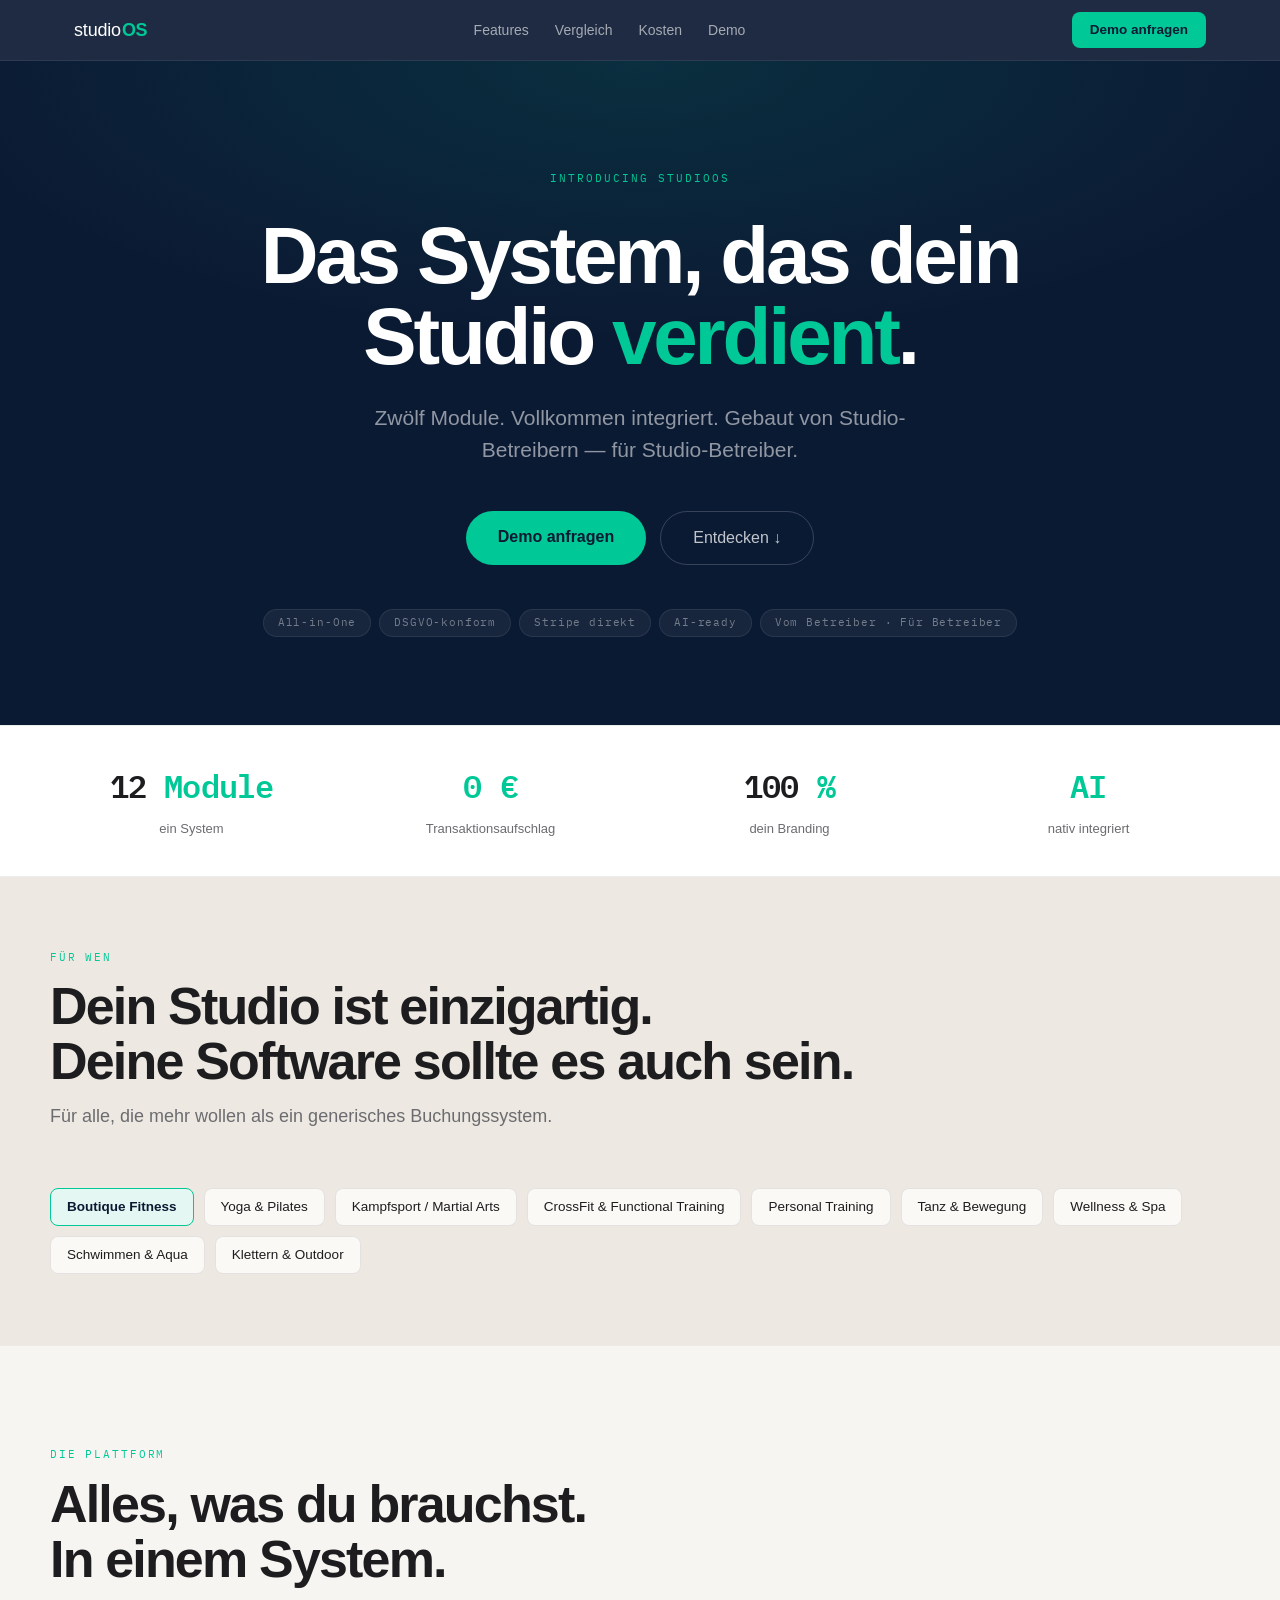
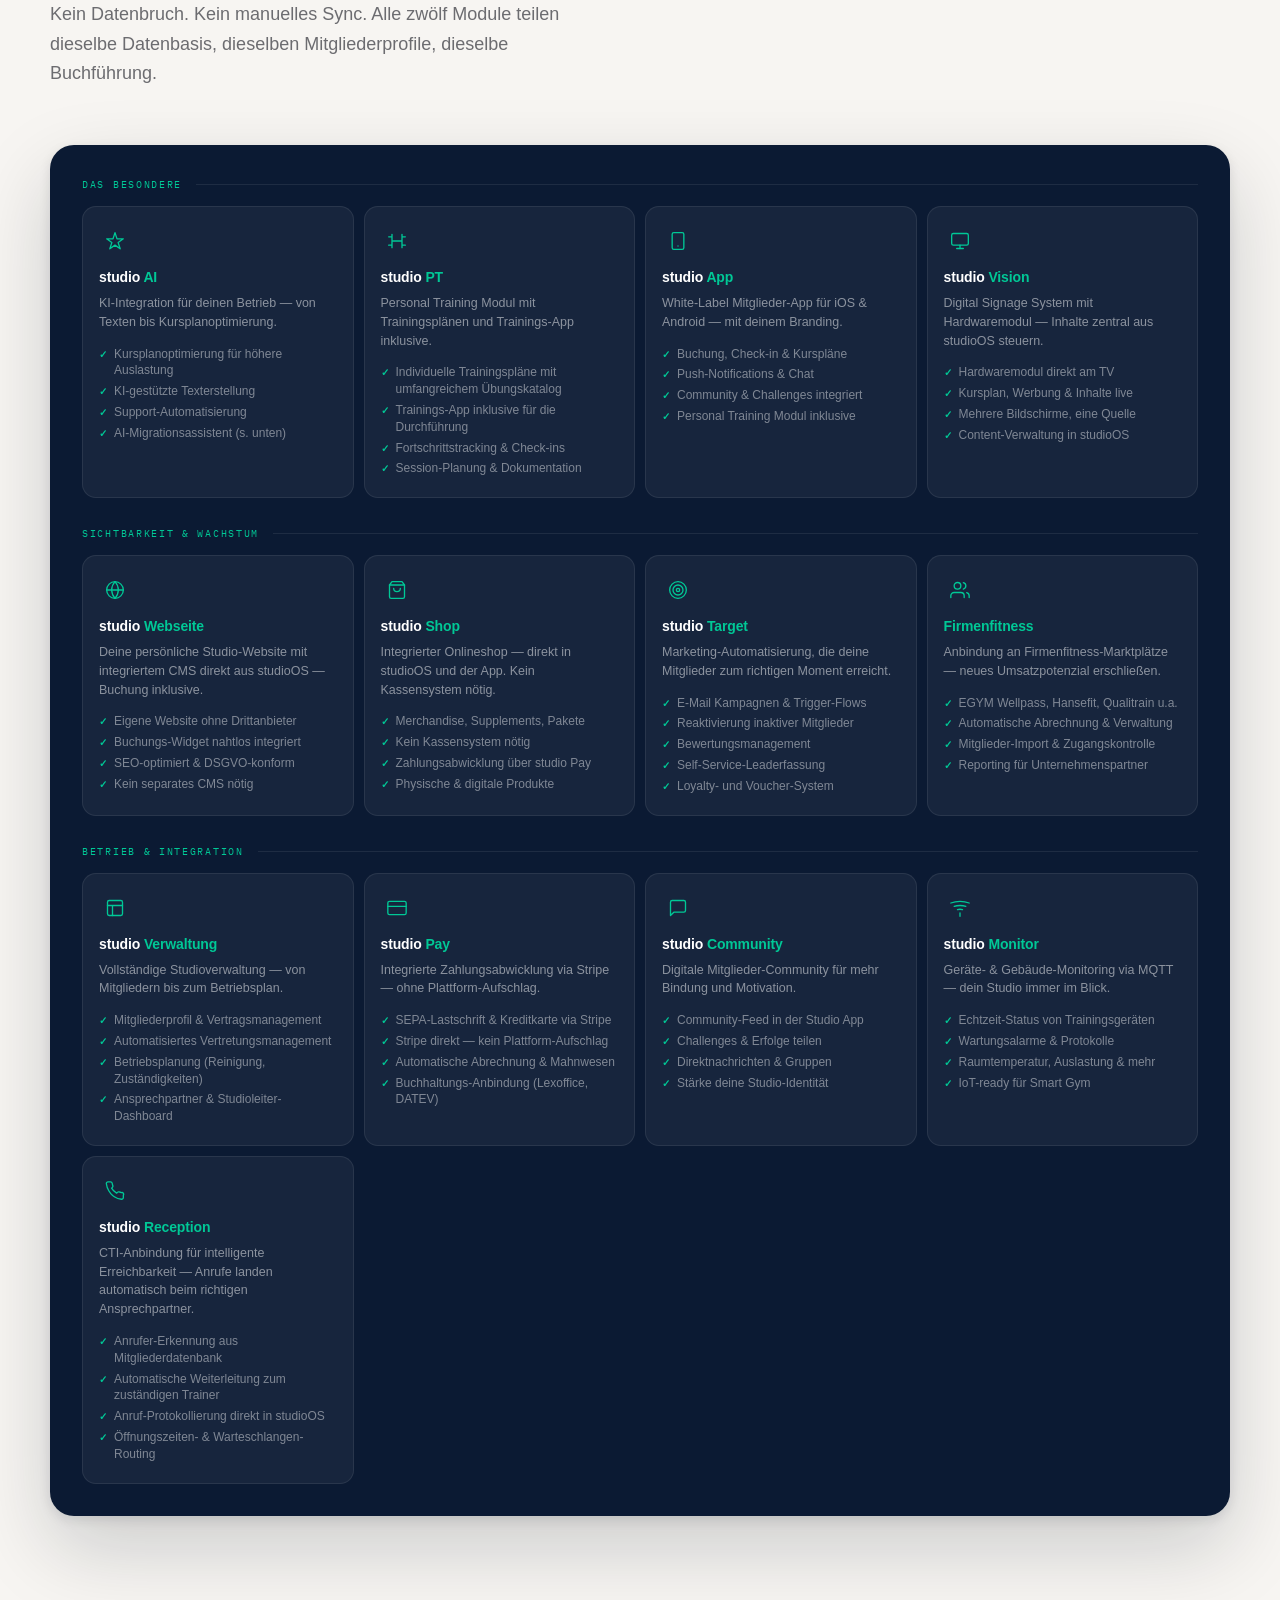
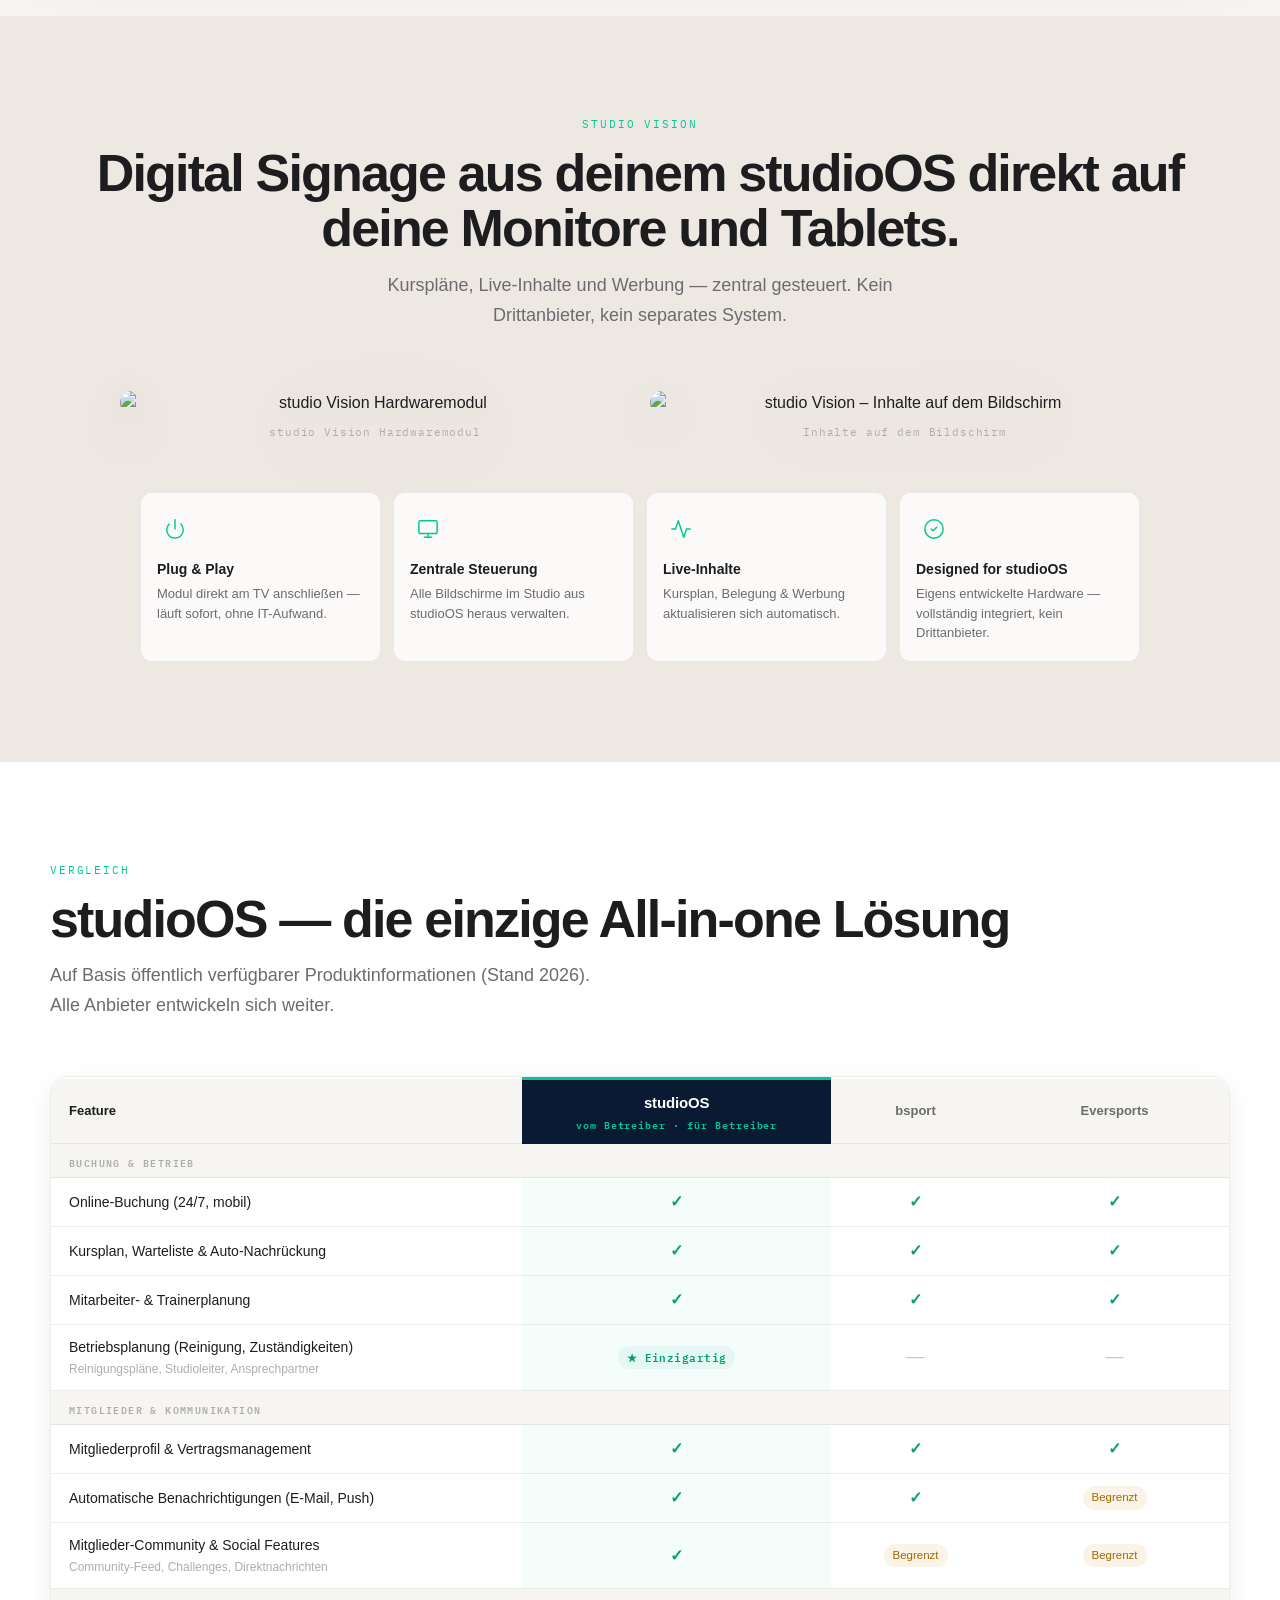
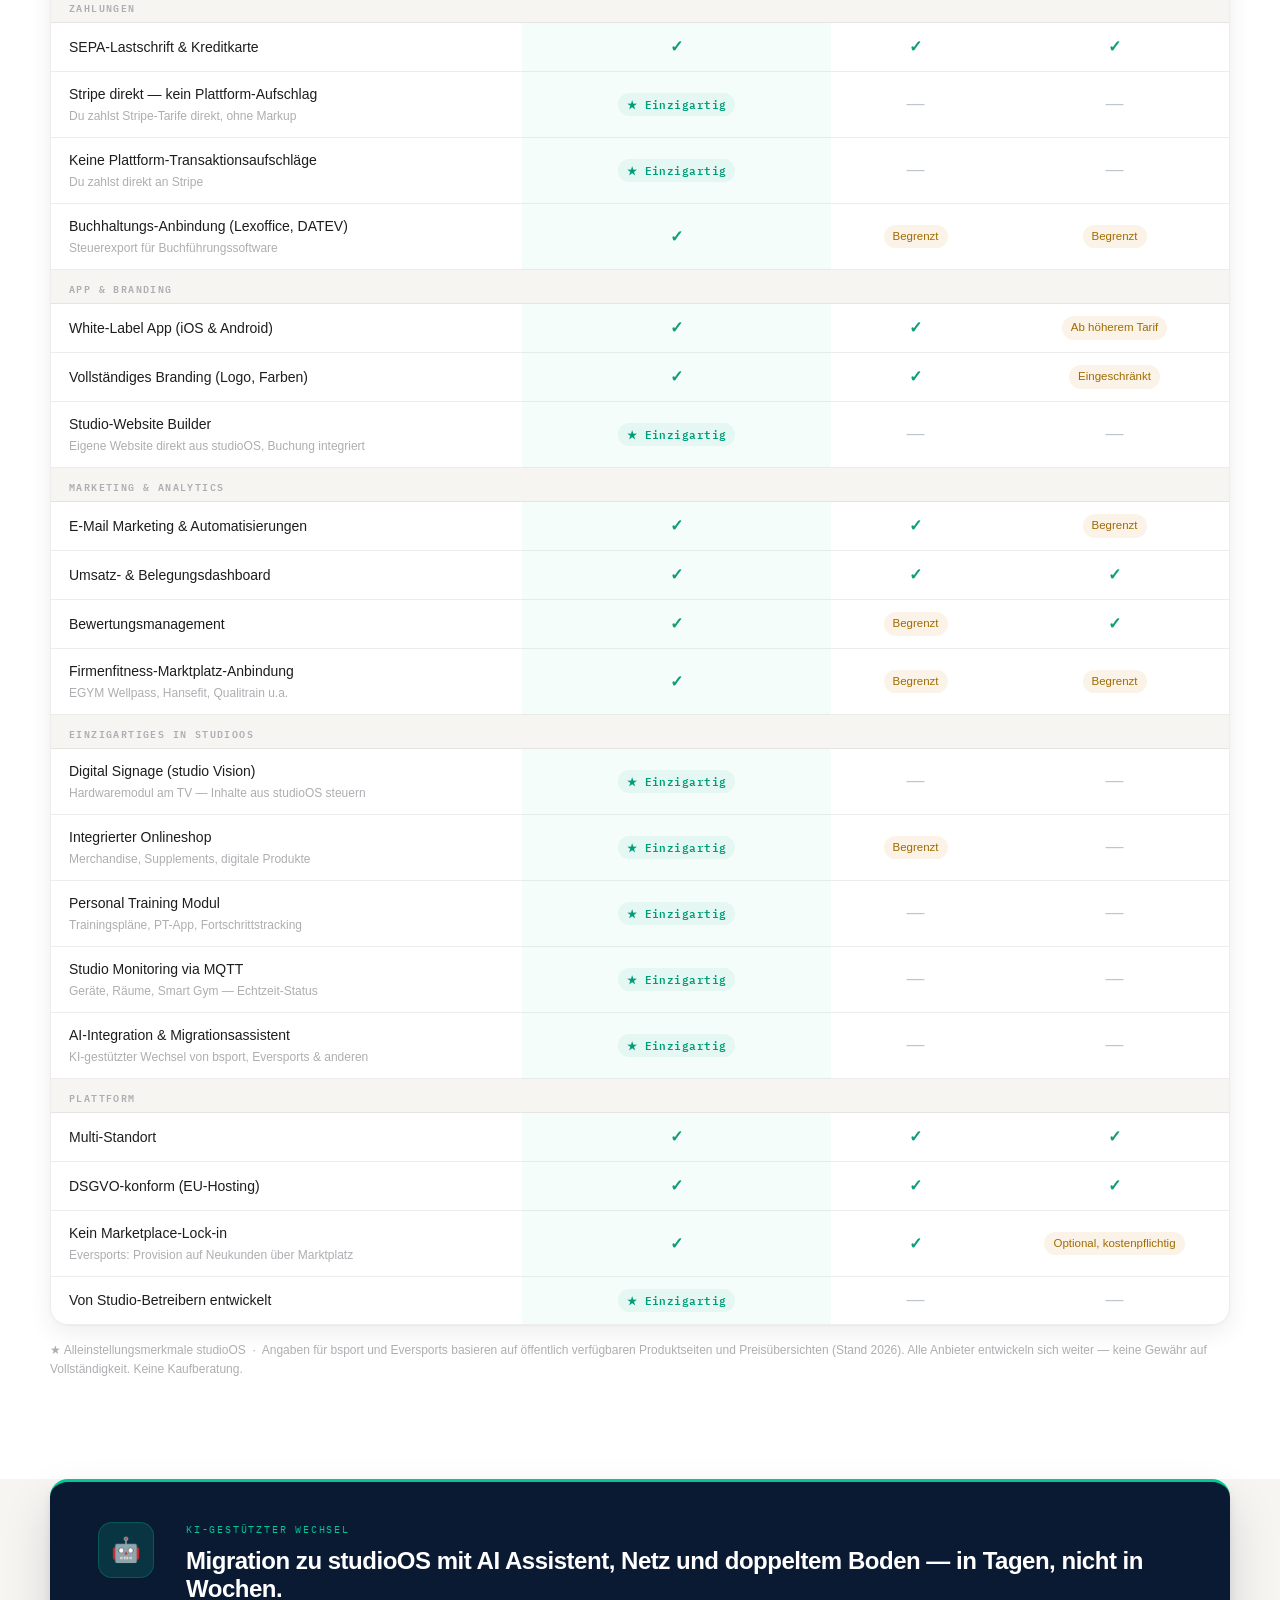
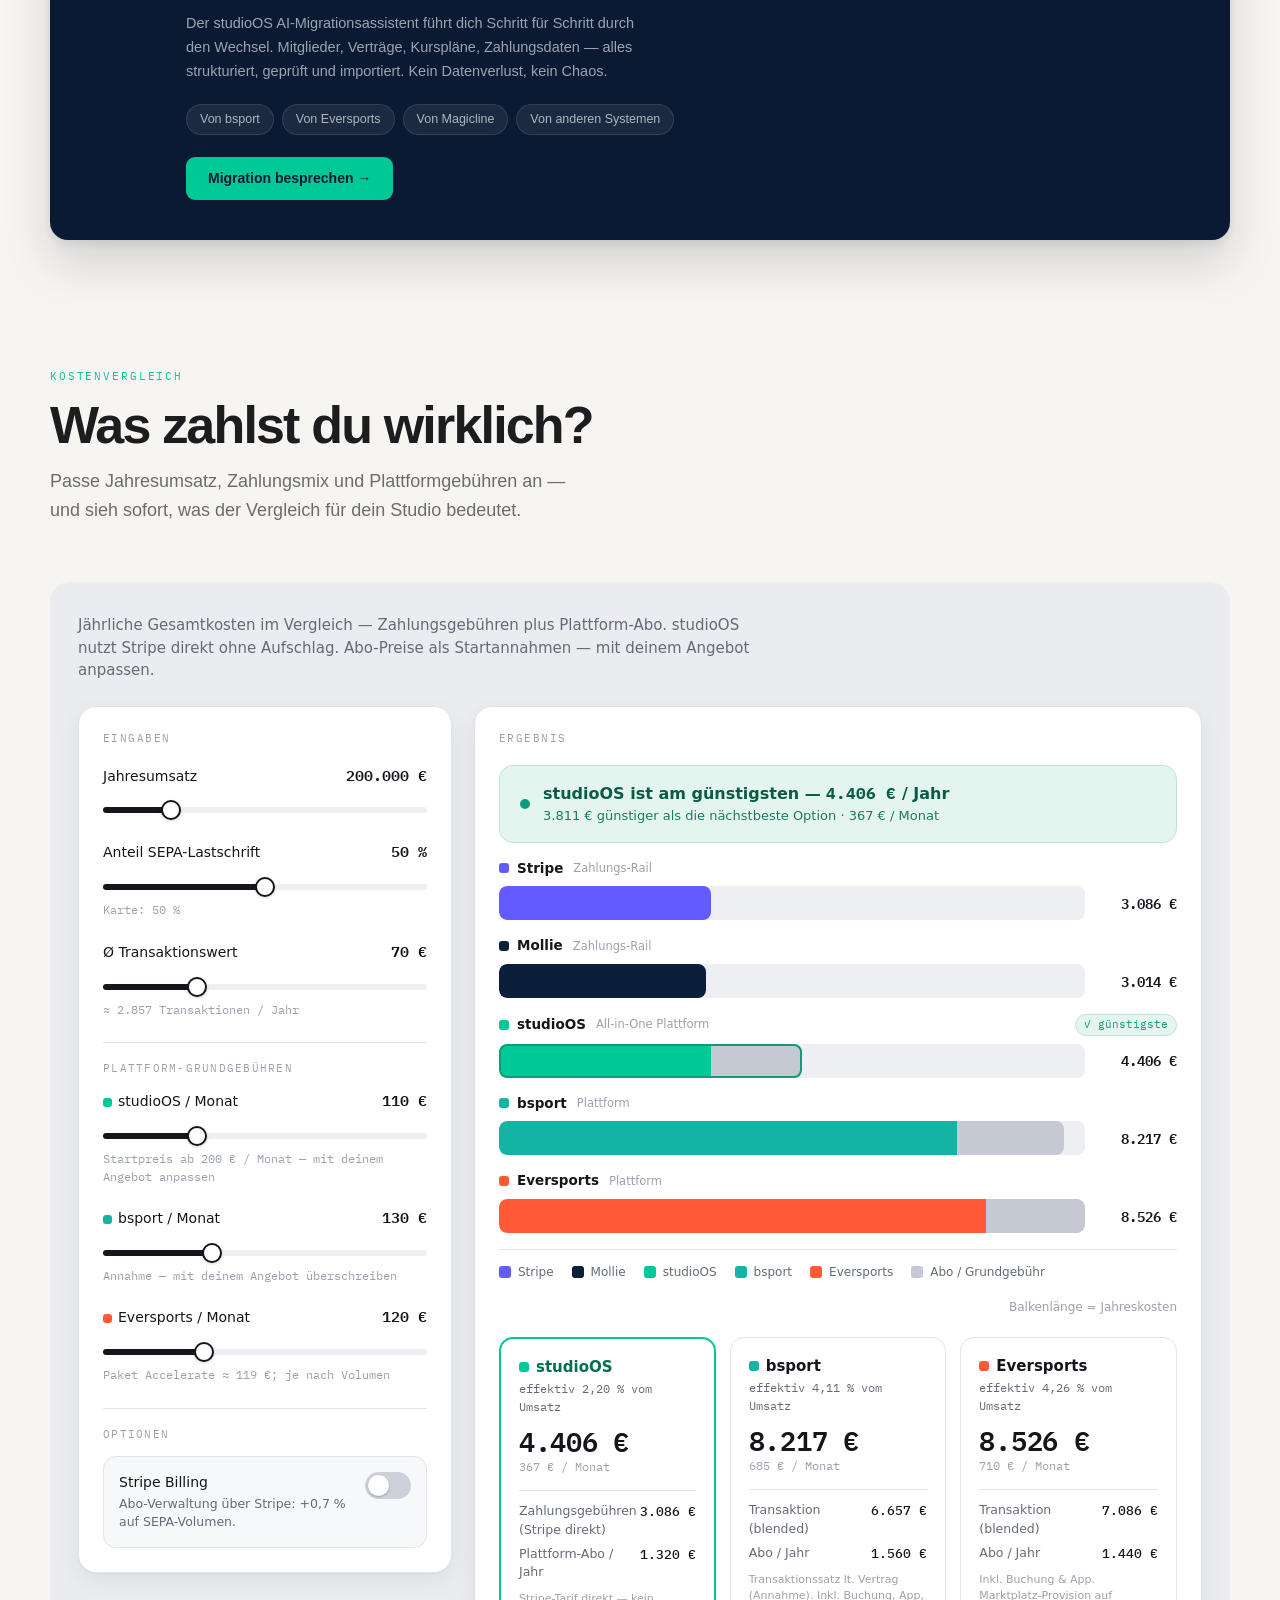
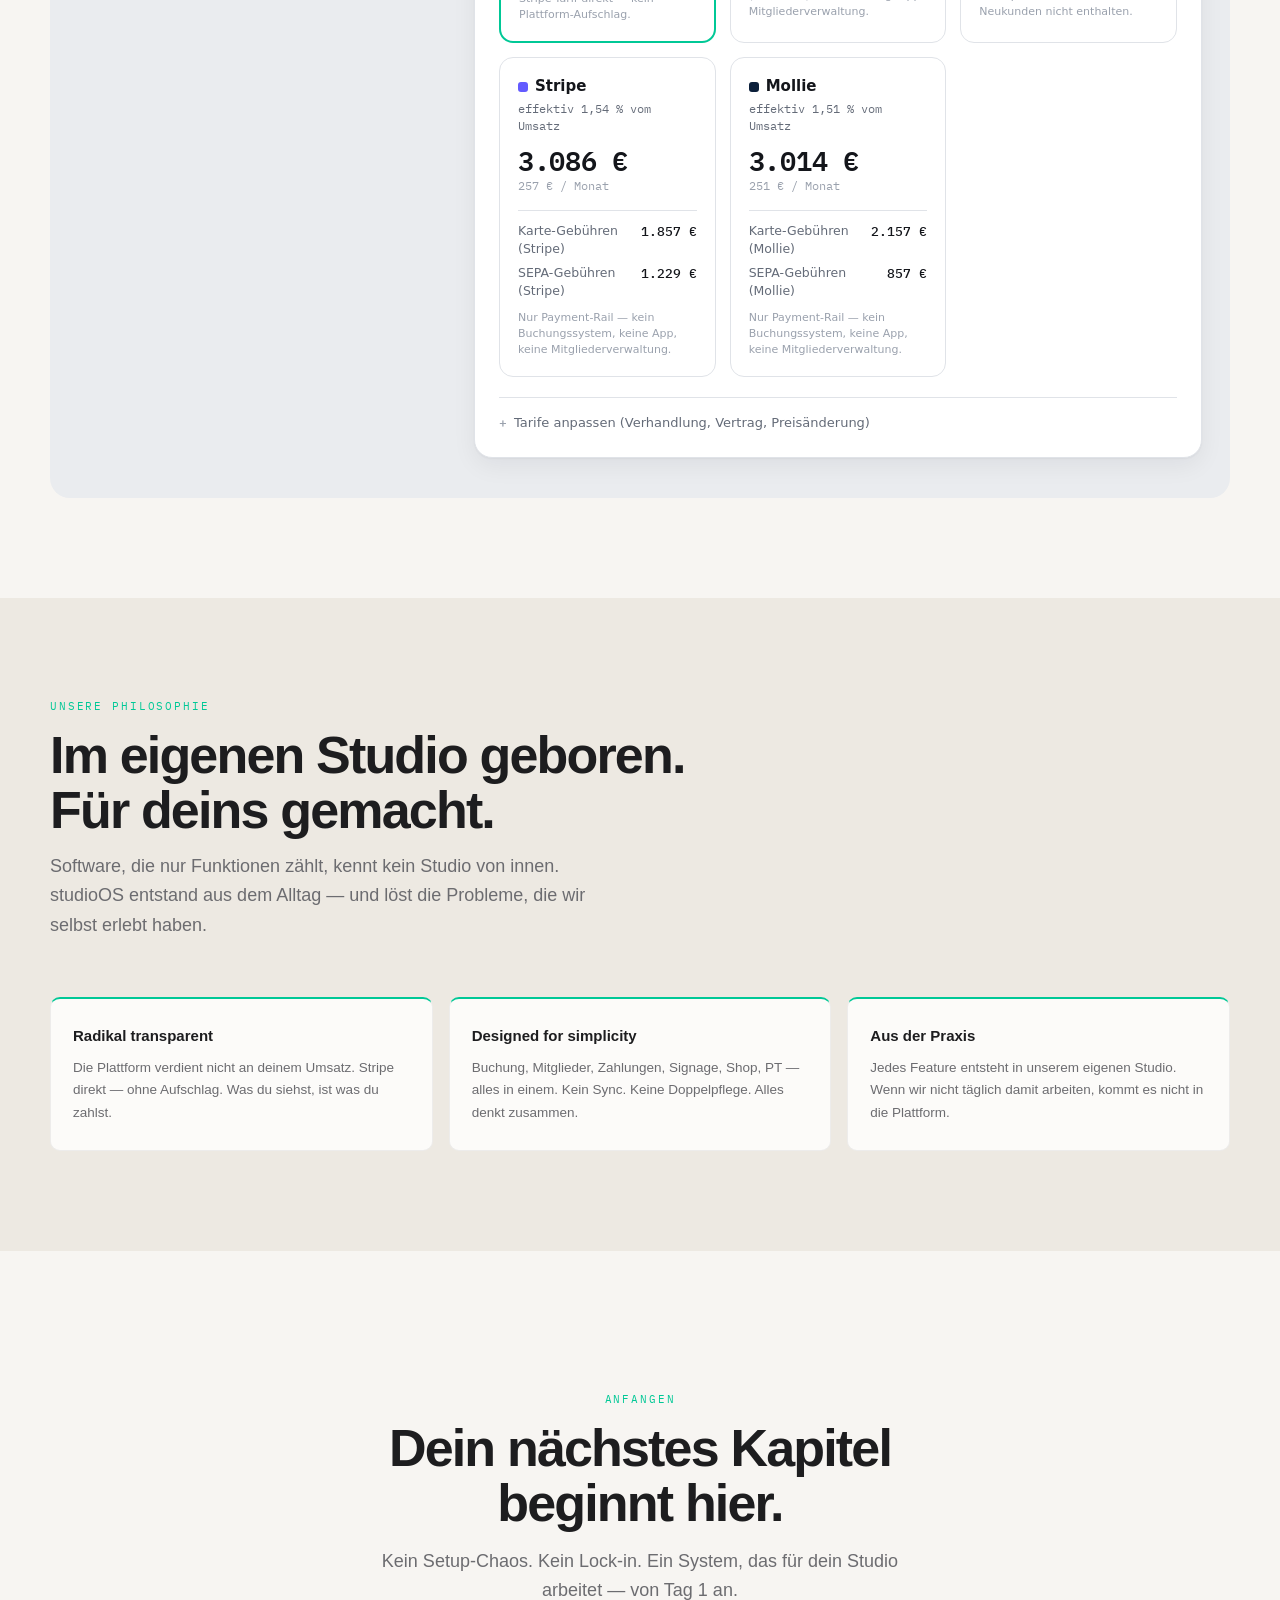
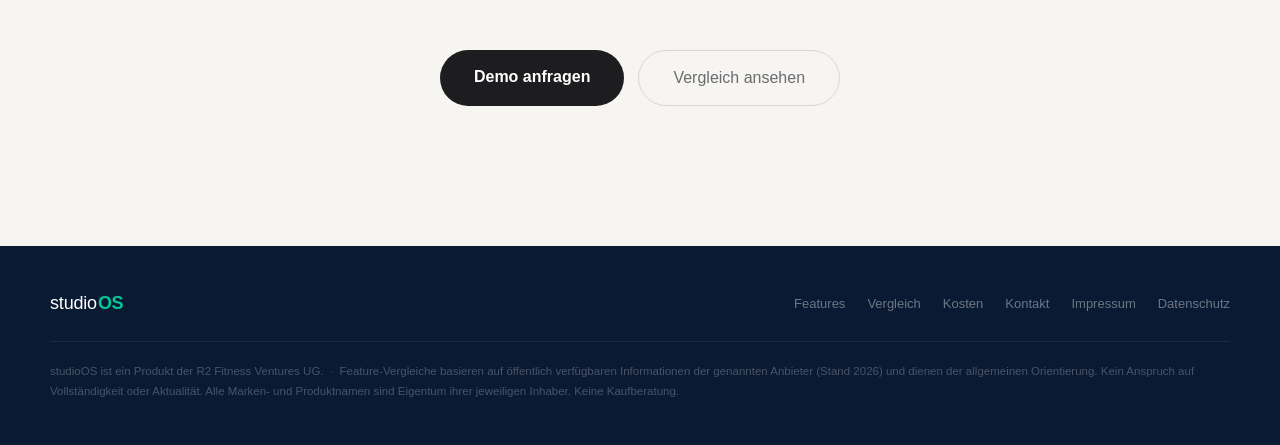
==== commit 581e14cd: "Add CMS to Webseite description; add studio Reception module Co-Authored-By: Claude Sonnet 4.6 <nore" ====
--- a/index.html
+++ b/index.html
@@ -7,20 +7,20 @@
   <meta name="description" content="Die All-in-One Boutique Fitness Management Plattform. Buchung, Mitglieder, Zahlungen, App, Digital Signage und mehr — in einem System. Gebaut von Studio-Betreibern.">
   <link rel="preconnect" href="https://fonts.googleapis.com">
   <link rel="preconnect" href="https://fonts.gstatic.com" crossorigin>
-  <link href="https://fonts.googleapis.com/css2?family=IBM+Plex+Sans:ital,wght@0,300;0,400;0,500;0,600;0,700;1,400&family=IBM+Plex+Mono:wght@400;500;600&display=swap" rel="stylesheet">
+  <link href="https://fonts.googleapis.com/css2?family=IBM+Plex+Mono:wght@400;500;600&display=swap" rel="stylesheet">
   <style>
     :root {
-      --os:#0B1A33; --accent:#00C896; --accent-dark:#009E78; --accent-soft:#E6F9F4;
-      --bg:#F4F6F9; --card:#FFFFFF; --ink:#0D1521; --muted:#5A6580; --faint:#9299A9;
-      --hair:#DDE1EB; --shadow:0 1px 3px rgba(13,21,33,.05),0 10px 28px rgba(13,21,33,.08);
-      --radius:16px; --radius-sm:10px;
+      --os:#0B1A33; --accent:#00C896; --accent-dark:#009E78; --accent-soft:#E5F7F2;
+      --bg:#F7F5F2; --beige:#EDE9E2; --card:#FFFFFF; --ink:#1D1D1F; --muted:#6C6C70; --faint:#AEAEB2;
+      --hair:rgba(0,0,0,.07); --shadow:0 1px 2px rgba(0,0,0,.04),0 8px 24px rgba(0,0,0,.07);
+      --radius:18px; --radius-sm:10px;
       --yes:#0E9D78; --part:#A06B00;
     }
     *, *::before, *::after { box-sizing: border-box; margin: 0; padding: 0; }
     html { scroll-behavior: smooth; }
     body {
       background: var(--bg); color: var(--ink);
-      font-family: "IBM Plex Sans", system-ui, sans-serif;
+      font-family: -apple-system, BlinkMacSystemFont, "SF Pro Display", "Helvetica Neue", Arial, sans-serif;
       line-height: 1.5; -webkit-font-smoothing: antialiased;
     }
 
@@ -61,72 +61,72 @@
     .eyebrow {
       display: inline-block; font-family: "IBM Plex Mono", monospace;
       font-size: 11px; letter-spacing: .18em; text-transform: uppercase;
-      color: var(--accent); margin-bottom: 22px;
+      color: var(--accent); margin-bottom: 28px;
     }
     .hero h1 {
-      font-size: clamp(36px, 5.5vw, 60px); font-weight: 700; letter-spacing: -.03em;
-      color: #fff; margin-bottom: 22px; line-height: 1.05;
+      font-size: clamp(42px, 7vw, 80px); font-weight: 700; letter-spacing: -.04em;
+      color: #fff; margin-bottom: 24px; line-height: 1.02;
     }
     .hero h1 em { color: var(--accent); font-style: normal; }
     .hero-sub {
-      font-size: clamp(16px, 2vw, 18.5px); color: rgba(255,255,255,.6);
-      max-width: 580px; margin: 0 auto 38px; line-height: 1.6;
-    }
-    .hero-actions { display: flex; gap: 12px; justify-content: center; flex-wrap: wrap; }
+      font-size: clamp(17px, 2.2vw, 21px); color: rgba(255,255,255,.55);
+      max-width: 560px; margin: 0 auto 44px; line-height: 1.55; font-weight: 300;
+    }
+    .hero-actions { display: flex; gap: 14px; justify-content: center; flex-wrap: wrap; }
     .btn-primary {
-      background: var(--accent); color: var(--os); font-size: 15px; font-weight: 600;
-      padding: 13px 28px; border-radius: 10px; text-decoration: none; transition: background .15s;
-    }
-    .btn-primary:hover { background: var(--accent-dark); color: #fff; }
+      background: var(--accent); color: var(--os); font-size: 16px; font-weight: 600;
+      padding: 14px 32px; border-radius: 980px; text-decoration: none; transition: background .15s, transform .1s;
+    }
+    .btn-primary:hover { background: var(--accent-dark); color: #fff; transform: scale(1.02); }
     .btn-ghost {
-      border: 1px solid rgba(255,255,255,.2); color: rgba(255,255,255,.75);
-      font-size: 15px; font-weight: 500; padding: 13px 28px; border-radius: 10px;
+      border: 1px solid rgba(255,255,255,.18); color: rgba(255,255,255,.75);
+      font-size: 16px; font-weight: 400; padding: 14px 32px; border-radius: 980px;
       text-decoration: none; transition: border-color .15s, color .15s;
     }
-    .btn-ghost:hover { border-color: rgba(255,255,255,.55); color: #fff; }
-    .hero-badges { display: flex; gap: 8px; justify-content: center; flex-wrap: wrap; margin-top: 40px; }
+    .btn-ghost:hover { border-color: rgba(255,255,255,.5); color: #fff; }
+    .hero-badges { display: flex; gap: 8px; justify-content: center; flex-wrap: wrap; margin-top: 44px; }
     .badge {
       font-family: "IBM Plex Mono", monospace; font-size: 10.5px; letter-spacing: .08em;
-      background: rgba(255,255,255,.06); color: rgba(255,255,255,.45);
-      border: 1px solid rgba(255,255,255,.09); padding: 5px 12px; border-radius: 99px;
+      background: rgba(255,255,255,.05); color: rgba(255,255,255,.4);
+      border: 1px solid rgba(255,255,255,.08); padding: 5px 14px; border-radius: 99px;
     }
 
     /* ── STATS BAR ── */
-    .stats-bar { background: var(--card); border-bottom: 1px solid var(--hair); padding: 28px 24px; }
+    .stats-bar { background: var(--card); border-top: 1px solid var(--hair); border-bottom: 1px solid var(--hair); padding: 36px 24px; }
     .stats-inner {
       max-width: 1180px; margin: 0 auto;
       display: grid; grid-template-columns: repeat(4, 1fr); gap: 16px; text-align: center;
     }
     @media(max-width:680px) { .stats-inner { grid-template-columns: 1fr 1fr; } }
     .stat-num {
-      font-family: "IBM Plex Mono", monospace; font-size: 26px; font-weight: 600;
-      color: var(--os); letter-spacing: -.02em; display: block; margin-bottom: 4px;
+      font-family: "IBM Plex Mono", monospace; font-size: 32px; font-weight: 600;
+      color: var(--ink); letter-spacing: -.03em; display: block; margin-bottom: 6px;
     }
     .stat-num span { color: var(--accent); }
-    .stat-label { font-size: 13px; color: var(--muted); font-weight: 500; }
+    .stat-label { font-size: 13px; color: var(--muted); font-weight: 400; }
 
     /* ── SECTION COMMONS ── */
-    section { padding: 80px 24px; }
+    section { padding: 100px 24px; }
     .section-inner { max-width: 1180px; margin: 0 auto; }
     .sec-label {
       font-family: "IBM Plex Mono", monospace; font-size: 11px; letter-spacing: .17em;
-      text-transform: uppercase; color: var(--accent); display: block; margin-bottom: 12px;
+      text-transform: uppercase; color: var(--accent); display: block; margin-bottom: 14px;
     }
     .sec-h2 {
-      font-size: clamp(26px, 3.5vw, 38px); font-weight: 700; letter-spacing: -.025em;
-      margin-bottom: 12px; line-height: 1.1;
-    }
-    .sec-sub { font-size: 17px; color: var(--muted); max-width: 56ch; margin-bottom: 48px; line-height: 1.6; }
+      font-size: clamp(32px, 4.5vw, 52px); font-weight: 700; letter-spacing: -.035em;
+      margin-bottom: 14px; line-height: 1.05;
+    }
+    .sec-sub { font-size: 18px; font-weight: 300; color: var(--muted); max-width: 54ch; margin-bottom: 56px; line-height: 1.65; }
 
     /* ── FOR SECTION ── */
-    .for-section { background: var(--os); padding: 72px 24px; }
+    .for-section { background: var(--beige); padding: 72px 24px; }
     .for-section .sec-label { color: var(--accent); }
-    .for-section .sec-h2 { color: #fff; }
-    .for-section .sec-sub { color: rgba(255,255,255,.5); }
+    .for-section .sec-h2 { color: var(--ink); }
+    .for-section .sec-sub { color: var(--muted); }
     .studio-types { display: flex; flex-wrap: wrap; gap: 10px; }
     .st-chip {
-      background: rgba(255,255,255,.06); border: 1px solid rgba(255,255,255,.1);
-      color: rgba(255,255,255,.65); font-size: 13.5px; font-weight: 500;
+      background: rgba(255,255,255,.7); border: 1px solid rgba(0,0,0,.09);
+      color: var(--ink); font-size: 13.5px; font-weight: 500;
       padding: 8px 16px; border-radius: 8px;
     }
     .st-chip.hi { background: var(--accent-soft); border-color: var(--accent); color: var(--os); font-weight: 600; }
@@ -171,10 +171,10 @@
     .pmod-list li::before { content: "✓"; color: var(--accent); font-weight: 700; flex: 0 0 auto; font-size: 10px; margin-top: 2px; }
 
     /* ── VISION SPOTLIGHT ── */
-    .vision-section { background: var(--os); padding: 100px 24px; }
+    .vision-section { background: var(--beige); padding: 100px 24px; }
     .vision-section .sec-label { color: var(--accent); }
-    .vision-section .sec-h2 { color: #fff; margin: 0 auto 16px; }
-    .vision-section .sec-sub { color: rgba(255,255,255,.55); margin: 0 auto 60px; }
+    .vision-section .sec-h2 { color: var(--ink); margin: 0 auto 16px; }
+    .vision-section .sec-sub { color: var(--muted); margin: 0 auto 60px; }
     .vision-imgs {
       display: grid; grid-template-columns: 1fr 1fr;
       gap: 20px; max-width: 1040px; margin: 0 auto; align-items: start;
@@ -185,14 +185,14 @@
       width: 100%; display: block; border-radius: 12px;
     }
     .vision-img-item.product img {
-      filter: drop-shadow(0 32px 64px rgba(0,200,150,.2)) drop-shadow(0 8px 24px rgba(0,0,0,.45));
+      filter: drop-shadow(0 24px 48px rgba(0,0,0,.18)) drop-shadow(0 6px 16px rgba(0,0,0,.12));
     }
     .vision-img-item.example img {
-      filter: drop-shadow(0 16px 48px rgba(0,0,0,.4));
+      filter: drop-shadow(0 16px 40px rgba(0,0,0,.14));
     }
     .vision-img-caption {
       font-family: "IBM Plex Mono", monospace; font-size: 10.5px; letter-spacing: .08em;
-      color: rgba(255,255,255,.35); text-align: center;
+      color: var(--faint); text-align: center;
     }
     .vision-pills {
       display: grid; grid-template-columns: repeat(4, 1fr);
@@ -201,8 +201,9 @@
     @media(max-width:900px) { .vision-pills { grid-template-columns: 1fr 1fr; } }
     @media(max-width:520px) { .vision-pills { grid-template-columns: 1fr; } }
     .vision-pill {
-      background: rgba(255,255,255,.06); border: 1px solid rgba(255,255,255,.1);
+      background: rgba(255,255,255,.75); border: 1px solid rgba(0,0,0,.07);
       border-radius: 12px; padding: 18px 16px; text-align: left;
+      backdrop-filter: blur(8px);
     }
     .vision-pill-icon {
       width: 36px; height: 36px; margin-bottom: 12px;
@@ -210,8 +211,8 @@
       color: var(--accent);
     }
     .vision-pill-icon svg { width: 22px; height: 22px; }
-    .vision-pill strong { font-size: 14px; font-weight: 600; color: #fff; display: block; margin-bottom: 4px; }
-    .vision-pill p { font-size: 13px; color: rgba(255,255,255,.55); line-height: 1.5; margin: 0; }
+    .vision-pill strong { font-size: 14px; font-weight: 600; color: var(--ink); display: block; margin-bottom: 4px; }
+    .vision-pill p { font-size: 13px; color: var(--muted); line-height: 1.5; margin: 0; }
 
     /* ── COMPARISON ── */
     .comparison-section { background: var(--card); }
@@ -365,37 +366,38 @@
     .kv-widget .kv-footer{margin-top:22px;font-size:12px;color:var(--faint);line-height:1.6}
 
     /* ── BUILT-BY ── */
-    .builtby-section { background: var(--os); }
+    .builtby-section { background: var(--beige); }
     .builtby-section .sec-label { color: var(--accent); }
-    .builtby-section .sec-h2 { color: #fff; }
-    .builtby-section .sec-sub { color: rgba(255,255,255,.5); }
+    .builtby-section .sec-h2 { color: var(--ink); }
+    .builtby-section .sec-sub { color: var(--muted); }
     .why-grid { display: grid; grid-template-columns: repeat(3, 1fr); gap: 16px; }
     @media(max-width:860px) { .why-grid { grid-template-columns: 1fr; } }
     .why-card {
-      background: rgba(255,255,255,.05); border: 1px solid rgba(255,255,255,.08);
+      background: rgba(255,255,255,.8); border: 1px solid rgba(0,0,0,.06);
       border-radius: var(--radius-sm); padding: 26px 22px; border-top: 2px solid var(--accent);
     }
-    .why-head { font-size: 15px; font-weight: 600; color: #fff; margin-bottom: 10px; }
-    .why-text { font-size: 13.5px; color: rgba(255,255,255,.6); line-height: 1.65; }
+    .why-head { font-size: 15px; font-weight: 600; color: var(--ink); margin-bottom: 10px; }
+    .why-text { font-size: 13.5px; color: var(--muted); line-height: 1.65; }
 
     /* ── CTA ── */
-    .cta-section { background: var(--card); text-align: center; padding: 108px 24px; }
-    .cta-inner { max-width: 580px; margin: 0 auto; }
+    .cta-section { background: var(--bg); text-align: center; padding: 140px 24px; }
+    .cta-inner { max-width: 620px; margin: 0 auto; }
     .cta-section .sec-label { text-align: center; }
-    .cta-section .sec-h2 { margin-bottom: 14px; }
-    .cta-section .sec-sub { text-align: center; margin: 0 auto 38px; }
-    .cta-actions { display: flex; gap: 12px; justify-content: center; flex-wrap: wrap; }
+    .cta-section .sec-h2 { margin-bottom: 16px; }
+    .cta-section .sec-sub { text-align: center; margin: 0 auto 44px; }
+    .cta-actions { display: flex; gap: 14px; justify-content: center; flex-wrap: wrap; }
     .btn-dark {
-      background: var(--os); color: #fff; font-size: 15px; font-weight: 600;
-      padding: 14px 30px; border-radius: 10px; text-decoration: none; transition: background .15s;
-    }
-    .btn-dark:hover { background: #112347; }
+      background: var(--ink); color: #fff; font-size: 16px; font-weight: 600;
+      padding: 15px 34px; border-radius: 980px; text-decoration: none;
+      transition: opacity .15s, transform .1s;
+    }
+    .btn-dark:hover { opacity: .85; transform: scale(1.02); }
     .btn-outline {
-      border: 1px solid var(--hair); color: var(--muted);
-      font-size: 15px; font-weight: 500; padding: 14px 30px; border-radius: 10px;
+      border: 1px solid rgba(0,0,0,.12); color: var(--muted);
+      font-size: 16px; font-weight: 400; padding: 15px 34px; border-radius: 980px;
       text-decoration: none; transition: border-color .15s, color .15s;
     }
-    .btn-outline:hover { border-color: var(--ink); color: var(--ink); }
+    .btn-outline:hover { border-color: rgba(0,0,0,.3); color: var(--ink); }
 
     /* ── FOOTER ── */
     footer { background: var(--os); color: rgba(255,255,255,.4); padding: 44px 24px; font-size: 13px; }
@@ -434,17 +436,17 @@
 <!-- HERO -->
 <section class="hero">
   <div class="hero-inner">
-    <span class="eyebrow">All-in-One Studio Management Software</span>
-    <h1>Das Studio-OS, das du dir<br><em>immer gewünscht</em> hast.</h1>
-    <p class="hero-sub">Buchung, Mitglieder, Zahlungen, Digital Signage, Community, Shop und mehr — in einem System. Gebaut von jemandem, der weiß, wie ein Studio wirklich funktioniert.</p>
+    <span class="eyebrow">Introducing studioOS</span>
+    <h1>Das System, das dein<br>Studio <em>verdient</em>.</h1>
+    <p class="hero-sub">Zwölf Module. Vollkommen integriert. Gebaut von Studio-Betreibern — für Studio-Betreiber.</p>
     <div class="hero-actions">
-      <a class="btn-primary" href="mailto:studioos.support@gmail.com">Kostenlose Demo anfragen</a>
-      <a class="btn-ghost" href="#kosten">Kosten vergleichen ↓</a>
+      <a class="btn-primary" href="mailto:studioos.support@gmail.com">Demo anfragen</a>
+      <a class="btn-ghost" href="#features">Entdecken ↓</a>
     </div>
     <div class="hero-badges">
       <span class="badge">All-in-One</span>
       <span class="badge">DSGVO-konform</span>
-      <span class="badge">Freie Zahlungs-Rails</span>
+      <span class="badge">Stripe direkt</span>
       <span class="badge">AI-ready</span>
       <span class="badge">Vom Betreiber · Für Betreiber</span>
     </div>
@@ -456,19 +458,19 @@
   <div class="stats-inner">
     <div>
       <span class="stat-num">12<span> Module</span></span>
-      <span class="stat-label">ein einziges System</span>
+      <span class="stat-label">ein System</span>
     </div>
     <div>
       <span class="stat-num"><span>0 €</span></span>
-      <span class="stat-label">Plattform-Transaktionsaufschläge</span>
+      <span class="stat-label">Transaktionsaufschlag</span>
     </div>
     <div>
       <span class="stat-num">100<span> %</span></span>
-      <span class="stat-label">White-Label — dein Branding</span>
+      <span class="stat-label">dein Branding</span>
     </div>
     <div>
       <span class="stat-num"><span>AI</span></span>
-      <span class="stat-label">Migration, Assistent &amp; mehr</span>
+      <span class="stat-label">nativ integriert</span>
     </div>
   </div>
 </div>
@@ -476,9 +478,9 @@
 <!-- FOR WHOM -->
 <section class="for-section">
   <div class="section-inner">
-    <span class="sec-label">Für wen studioOS gemacht ist</span>
+    <span class="sec-label">Für wen</span>
     <h2 class="sec-h2">Dein Studio ist einzigartig.<br>Deine Software sollte es auch sein.</h2>
-    <p class="sec-sub">studioOS ist gemacht für alle, die mehr wollen als ein generisches Buchungssystem — egal ob Boutique Fitness, Yoga, Kampfsport oder Wellness.</p>
+    <p class="sec-sub">Für alle, die mehr wollen als ein generisches Buchungssystem.</p>
     <div class="studio-types">
       <span class="st-chip hi">Boutique Fitness</span>
       <span class="st-chip">Yoga &amp; Pilates</span>
@@ -497,8 +499,8 @@
 <section class="features-section" id="features">
   <div class="section-inner">
     <span class="sec-label">Die Plattform</span>
-    <h2 class="sec-h2">Zwölf Module. Ein System.</h2>
-    <p class="sec-sub">Tief integriert — nicht zusammengewürfelt. Alle Module teilen dieselbe Datenbasis, dieselbe Buchführung, dieselben Mitgliederprofile.</p>
+    <h2 class="sec-h2">Alles, was du brauchst.<br>In einem System.</h2>
+    <p class="sec-sub">Kein Datenbruch. Kein manuelles Sync. Alle zwölf Module teilen dieselbe Datenbasis, dieselben Mitgliederprofile, dieselbe Buchführung.</p>
     <div class="platform-shell">
 
       <div class="platform-group">
@@ -563,7 +565,7 @@
           <div class="pmod">
             <div class="pmod-icon"><svg viewBox="0 0 24 24" fill="none" stroke="currentColor" stroke-width="1.6" stroke-linecap="round" stroke-linejoin="round"><circle cx="12" cy="12" r="10"/><path d="M2 12h20M12 2a15.3 15.3 0 0 1 4 10 15.3 15.3 0 0 1-4 10 15.3 15.3 0 0 1-4-10 15.3 15.3 0 0 1 4-10z"/></svg></div>
             <div class="pmod-name">studio <span>Webseite</span></div>
-            <p class="pmod-desc">Deine persönliche Studio-Website direkt aus studioOS — Buchung inklusive.</p>
+            <p class="pmod-desc">Deine persönliche Studio-Website mit integriertem CMS direkt aus studioOS — Buchung inklusive.</p>
             <ul class="pmod-list">
               <li>Eigene Website ohne Drittanbieter</li>
               <li>Buchungs-Widget nahtlos integriert</li>
@@ -658,6 +660,17 @@
               <li>IoT-ready für Smart Gym</li>
             </ul>
           </div>
+          <div class="pmod">
+            <div class="pmod-icon"><svg viewBox="0 0 24 24" fill="none" stroke="currentColor" stroke-width="1.6" stroke-linecap="round" stroke-linejoin="round"><path d="M22 16.92v3a2 2 0 0 1-2.18 2 19.79 19.79 0 0 1-8.63-3.07A19.5 19.5 0 0 1 4.72 12a19.79 19.79 0 0 1-3.07-8.67A2 2 0 0 1 3.63 1h3a2 2 0 0 1 2 1.72c.127.96.361 1.903.7 2.81a2 2 0 0 1-.45 2.11L7.91 8.6a16 16 0 0 0 6 6l.96-.96a2 2 0 0 1 2.11-.45c.907.339 1.85.573 2.81.7A2 2 0 0 1 22 16.92z"/></svg></div>
+            <div class="pmod-name">studio <span>Reception</span></div>
+            <p class="pmod-desc">CTI-Anbindung für intelligente Erreichbarkeit — Anrufe landen automatisch beim richtigen Ansprechpartner.</p>
+            <ul class="pmod-list">
+              <li>Anrufer-Erkennung aus Mitgliederdatenbank</li>
+              <li>Automatische Weiterleitung zum zuständigen Trainer</li>
+              <li>Anruf-Protokollierung direkt in studioOS</li>
+              <li>Öffnungszeiten- &amp; Warteschlangen-Routing</li>
+            </ul>
+          </div>
         </div>
       </div>
 
@@ -670,7 +683,7 @@
   <div class="section-inner" style="text-align:center">
     <span class="sec-label">studio Vision</span>
     <h2 class="sec-h2">Digital Signage aus deinem studioOS direkt auf deine Monitore und Tablets.</h2>
-    <p class="sec-sub">Kurspläne, Werbung und Live-Inhalte zentral gesteuert — kein Drittanbieter, kein separates System.</p>
+    <p class="sec-sub">Kurspläne, Live-Inhalte und Werbung — zentral gesteuert. Kein Drittanbieter, kein separates System.</p>
     <div class="vision-imgs">
       <div class="vision-img-item product">
         <img src="./StudioOSVision_Product.png" alt="studio Vision Hardwaremodul" loading="lazy">
@@ -725,9 +738,9 @@
 <!-- COMPARISON -->
 <section class="comparison-section" id="vergleich">
   <div class="section-inner">
-    <span class="sec-label">Feature-Vergleich</span>
+    <span class="sec-label">Vergleich</span>
     <h2 class="sec-h2">studioOS — die einzige All-in-one Lösung</h2>
-    <p class="sec-sub">Ein sachlicher Vergleich auf Basis öffentlich verfügbarer Produktinformationen (Stand 2026). Alle Anbieter entwickeln sich weiter.</p>
+    <p class="sec-sub">Auf Basis öffentlich verfügbarer Produktinformationen (Stand 2026). Alle Anbieter entwickeln sich weiter.</p>
 
     <div class="table-wrap">
       <table>
@@ -1095,21 +1108,21 @@
 <!-- BUILT BY -->
 <section class="builtby-section">
   <div class="section-inner">
-    <span class="sec-label">Warum studioOS anders ist</span>
-    <h2 class="sec-h2">Vom Betreiber. Für Betreiber.</h2>
-    <p class="sec-sub">Wir haben dieselben Probleme erlebt wie du. Systeme die abstürzen. Intransparente Gebühren. Software gebaut von Teams, die nie ein Studio von innen gesehen haben. studioOS ist unsere Antwort darauf.</p>
+    <span class="sec-label">Unsere Philosophie</span>
+    <h2 class="sec-h2">Im eigenen Studio geboren.<br>Für deins gemacht.</h2>
+    <p class="sec-sub">Software, die nur Funktionen zählt, kennt kein Studio von innen. studioOS entstand aus dem Alltag — und löst die Probleme, die wir selbst erlebt haben.</p>
     <div class="why-grid">
       <div class="why-card">
-        <div class="why-head">Keine versteckten Kosten</div>
-        <p class="why-text">Warum soll die Plattform an jedem Umsatz mitverdienen? Mit studioOS nutzt du Stripe direkt — ohne Aufschlag. Was du siehst, ist was du zahlst.</p>
+        <div class="why-head">Radikal transparent</div>
+        <p class="why-text">Die Plattform verdient nicht an deinem Umsatz. Stripe direkt — ohne Aufschlag. Was du siehst, ist was du zahlst.</p>
       </div>
       <div class="why-card">
-        <div class="why-head">Ein System, nicht zwölf</div>
-        <p class="why-text">Buchung, Mitglieder, Zahlungen, Digital Signage, Shop, PT, Community — alles in einem. Kein Flickenteppich. Keine Doppelpflege. Alles denkt zusammen.</p>
+        <div class="why-head">Designed for simplicity</div>
+        <p class="why-text">Buchung, Mitglieder, Zahlungen, Signage, Shop, PT — alles in einem. Kein Sync. Keine Doppelpflege. Alles denkt zusammen.</p>
       </div>
       <div class="why-card">
-        <div class="why-head">Features aus der Praxis</div>
-        <p class="why-text">Wir entwickeln jedes Feature zuerst in unserem eigenen Studio. Wenn wir selbst nicht täglich damit arbeiten, kommt es nicht in die Plattform. Versprochen.</p>
+        <div class="why-head">Aus der Praxis</div>
+        <p class="why-text">Jedes Feature entsteht in unserem eigenen Studio. Wenn wir nicht täglich damit arbeiten, kommt es nicht in die Plattform.</p>
       </div>
     </div>
   </div>
@@ -1118,11 +1131,11 @@
 <!-- CTA -->
 <section class="cta-section" id="kontakt">
   <div class="cta-inner">
-    <span class="sec-label">Los geht's</span>
-    <h2 class="sec-h2">Bereit für dein Studio-OS?</h2>
-    <p class="sec-sub">Kein Setup-Chaos. Kein Vendor-Lock-in. Einfach ein System, das für deinen Betrieb arbeitet — von Tag 1 an.</p>
+    <span class="sec-label">Anfangen</span>
+    <h2 class="sec-h2">Dein nächstes Kapitel<br>beginnt hier.</h2>
+    <p class="sec-sub">Kein Setup-Chaos. Kein Lock-in. Ein System, das für dein Studio arbeitet — von Tag 1 an.</p>
     <div class="cta-actions">
-      <a class="btn-dark" href="mailto:studioos.support@gmail.com">Demo &amp; Preise anfragen</a>
+      <a class="btn-dark" href="mailto:studioos.support@gmail.com">Demo anfragen</a>
       <a class="btn-outline" href="#vergleich">Vergleich ansehen</a>
     </div>
   </div>
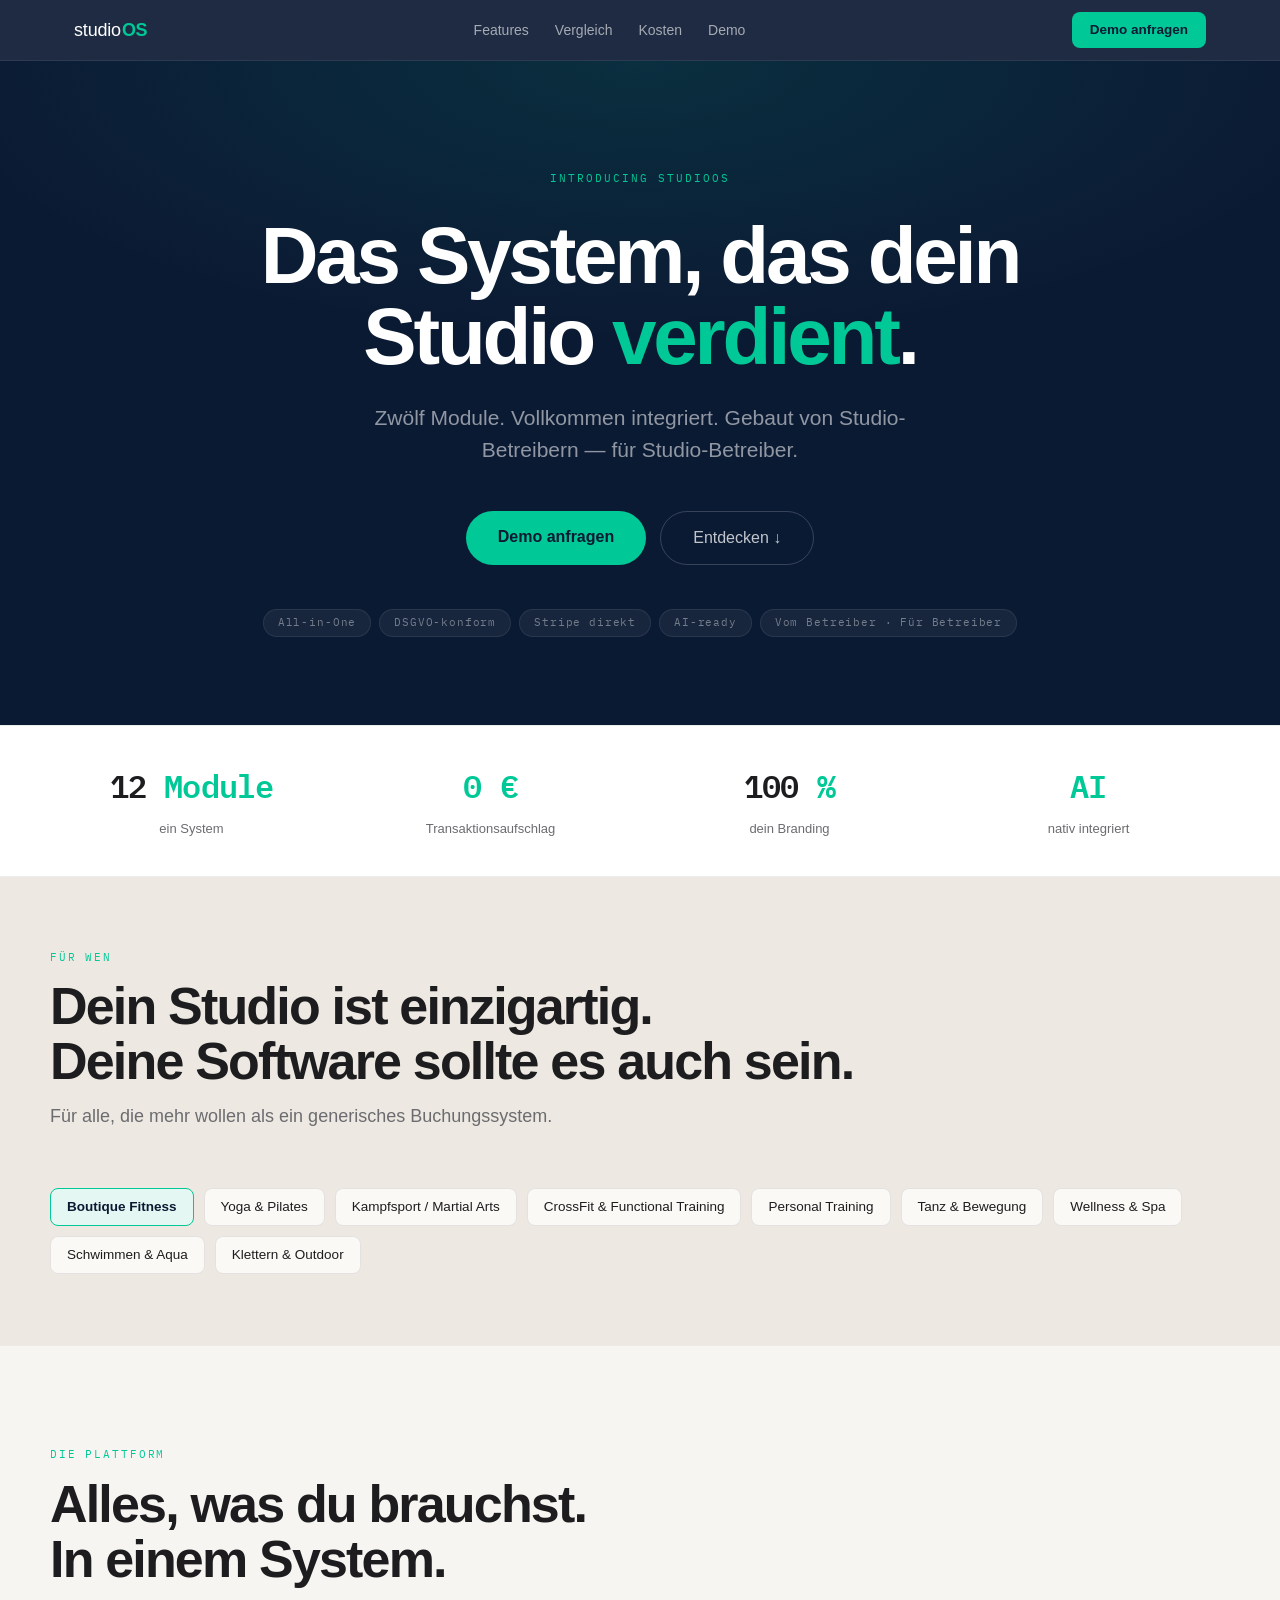
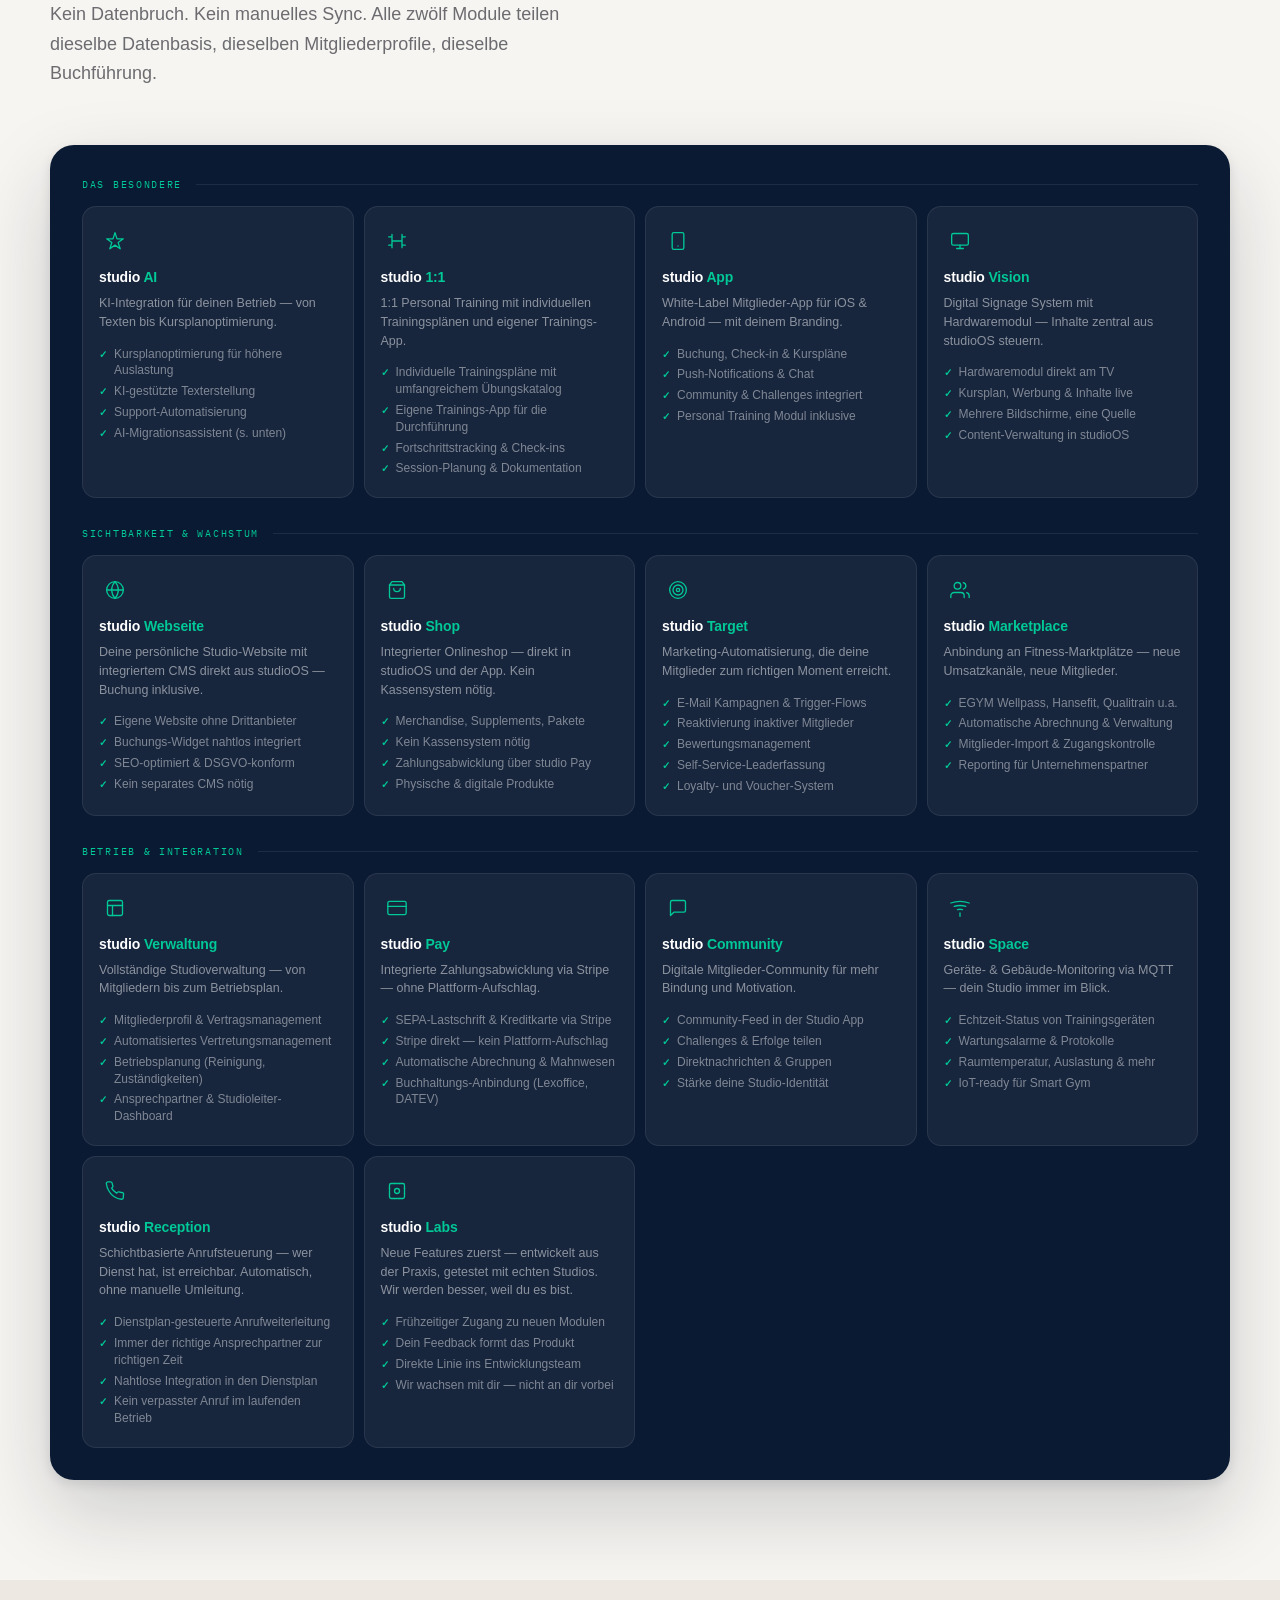
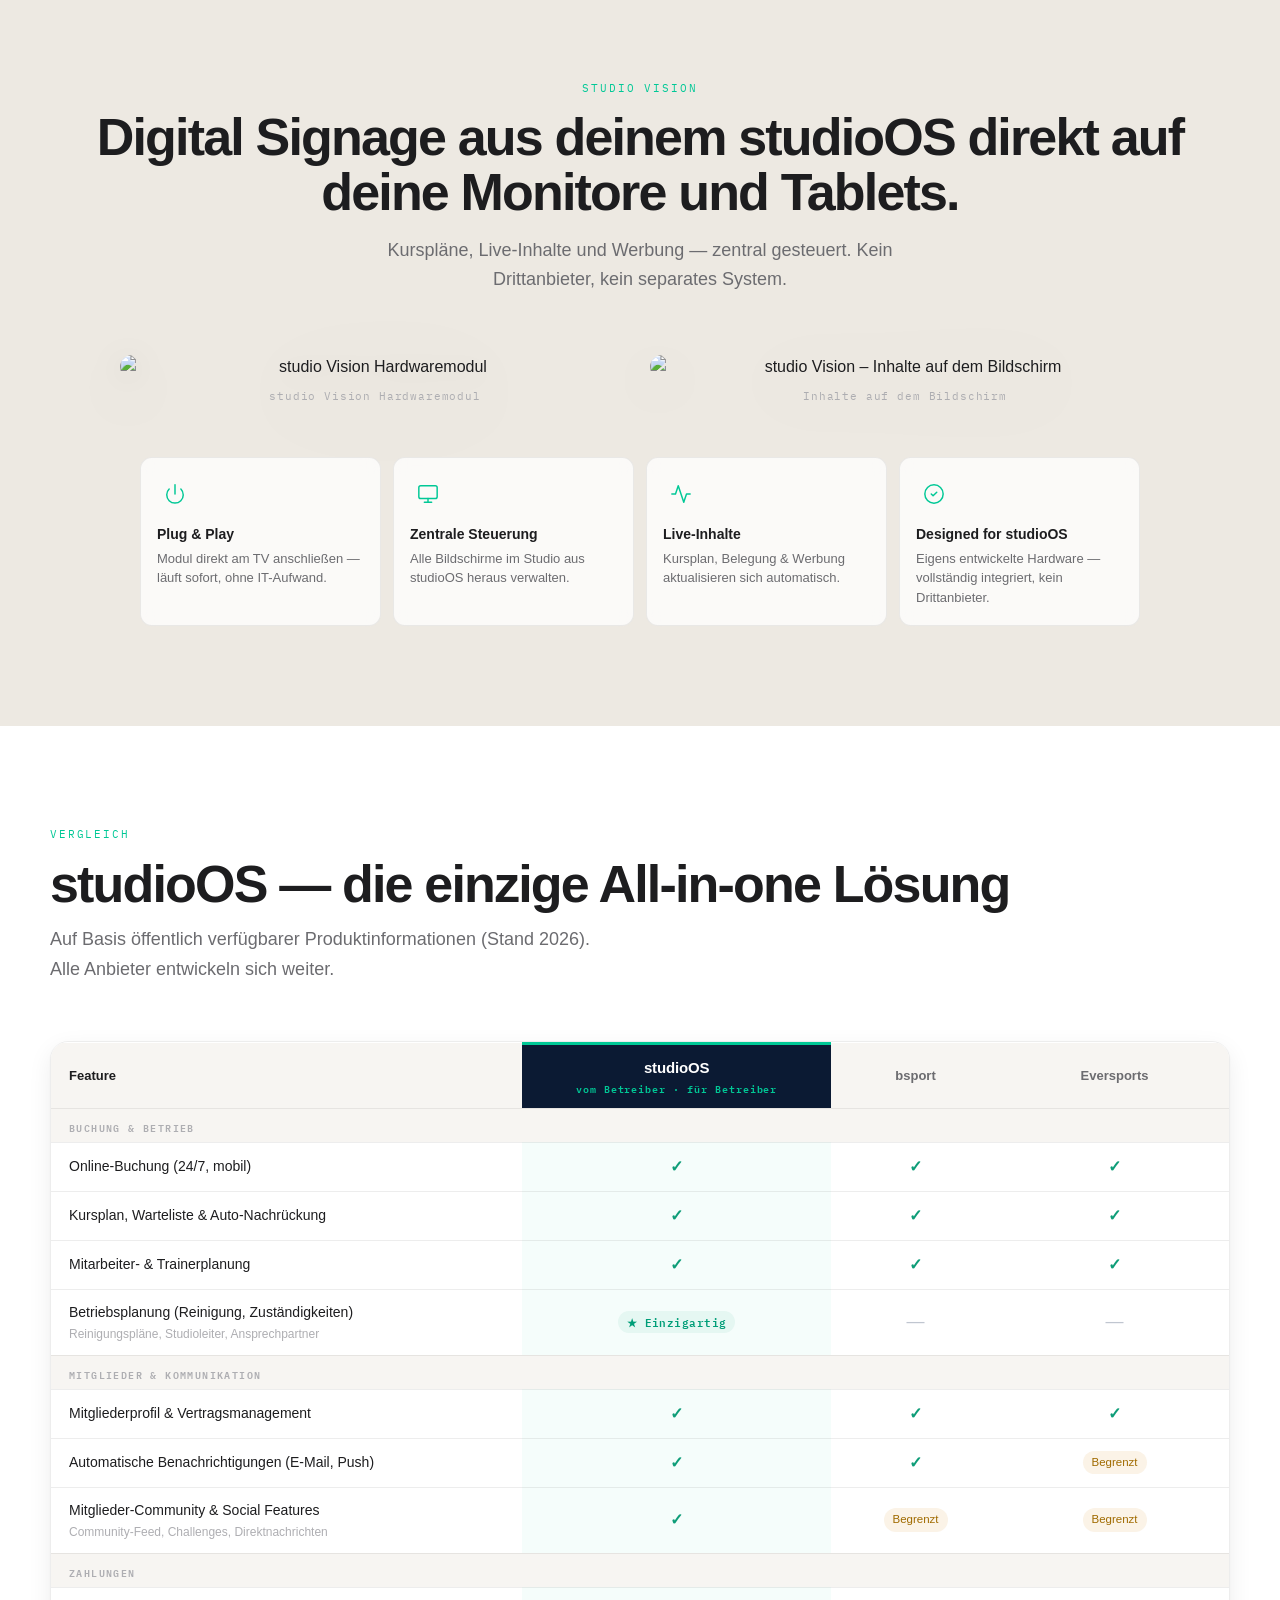
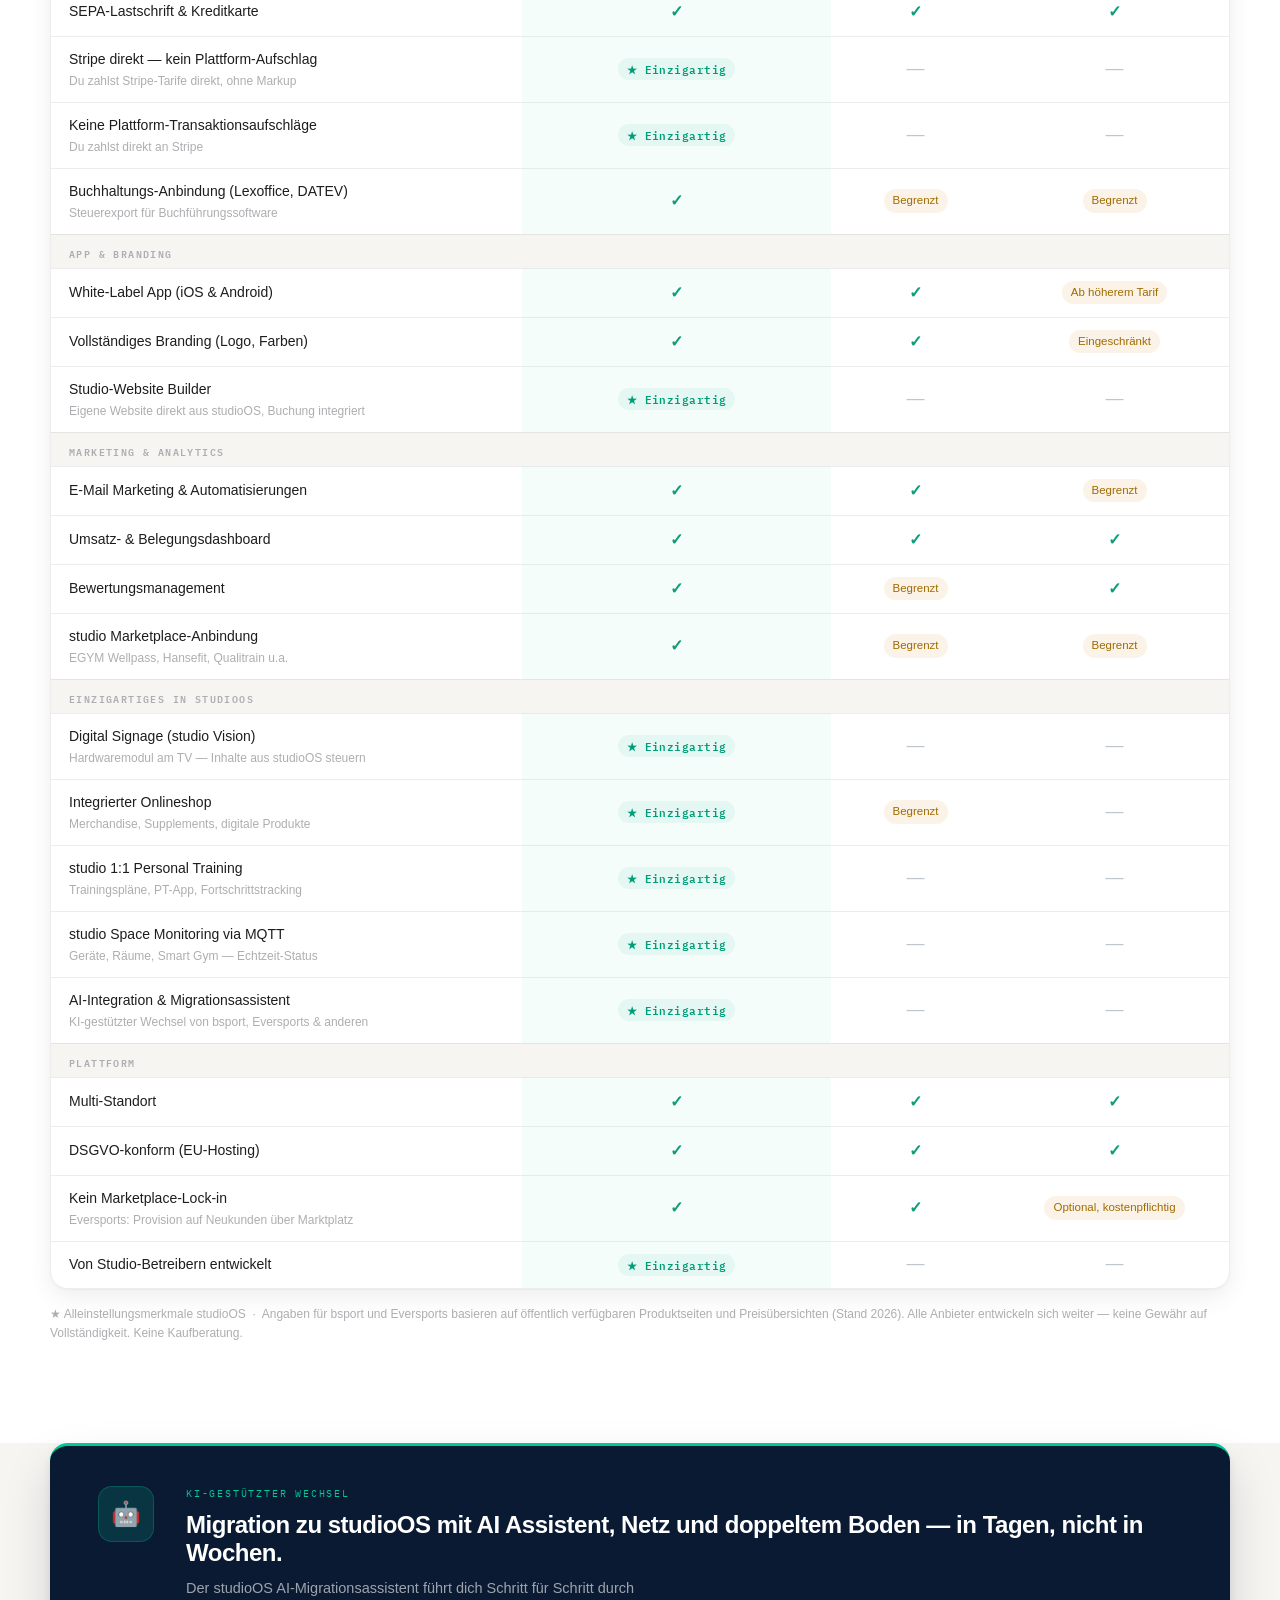
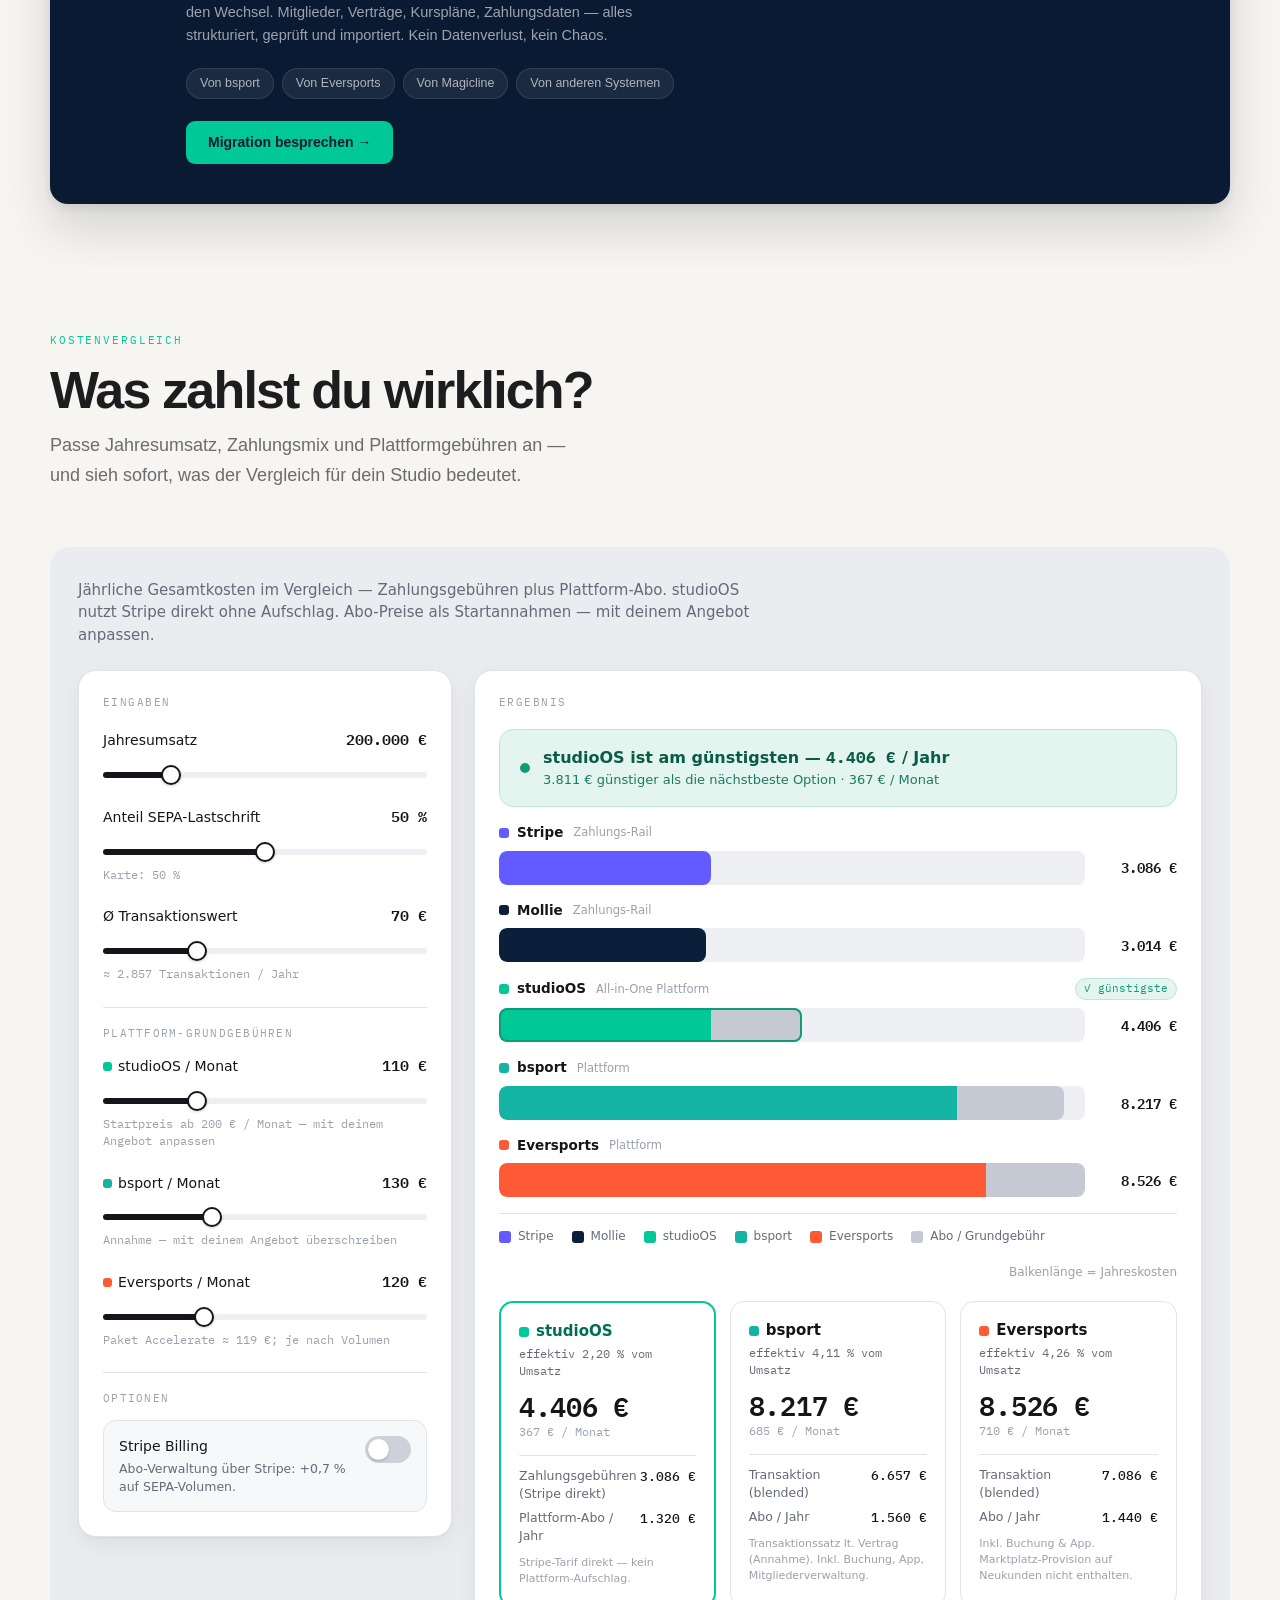
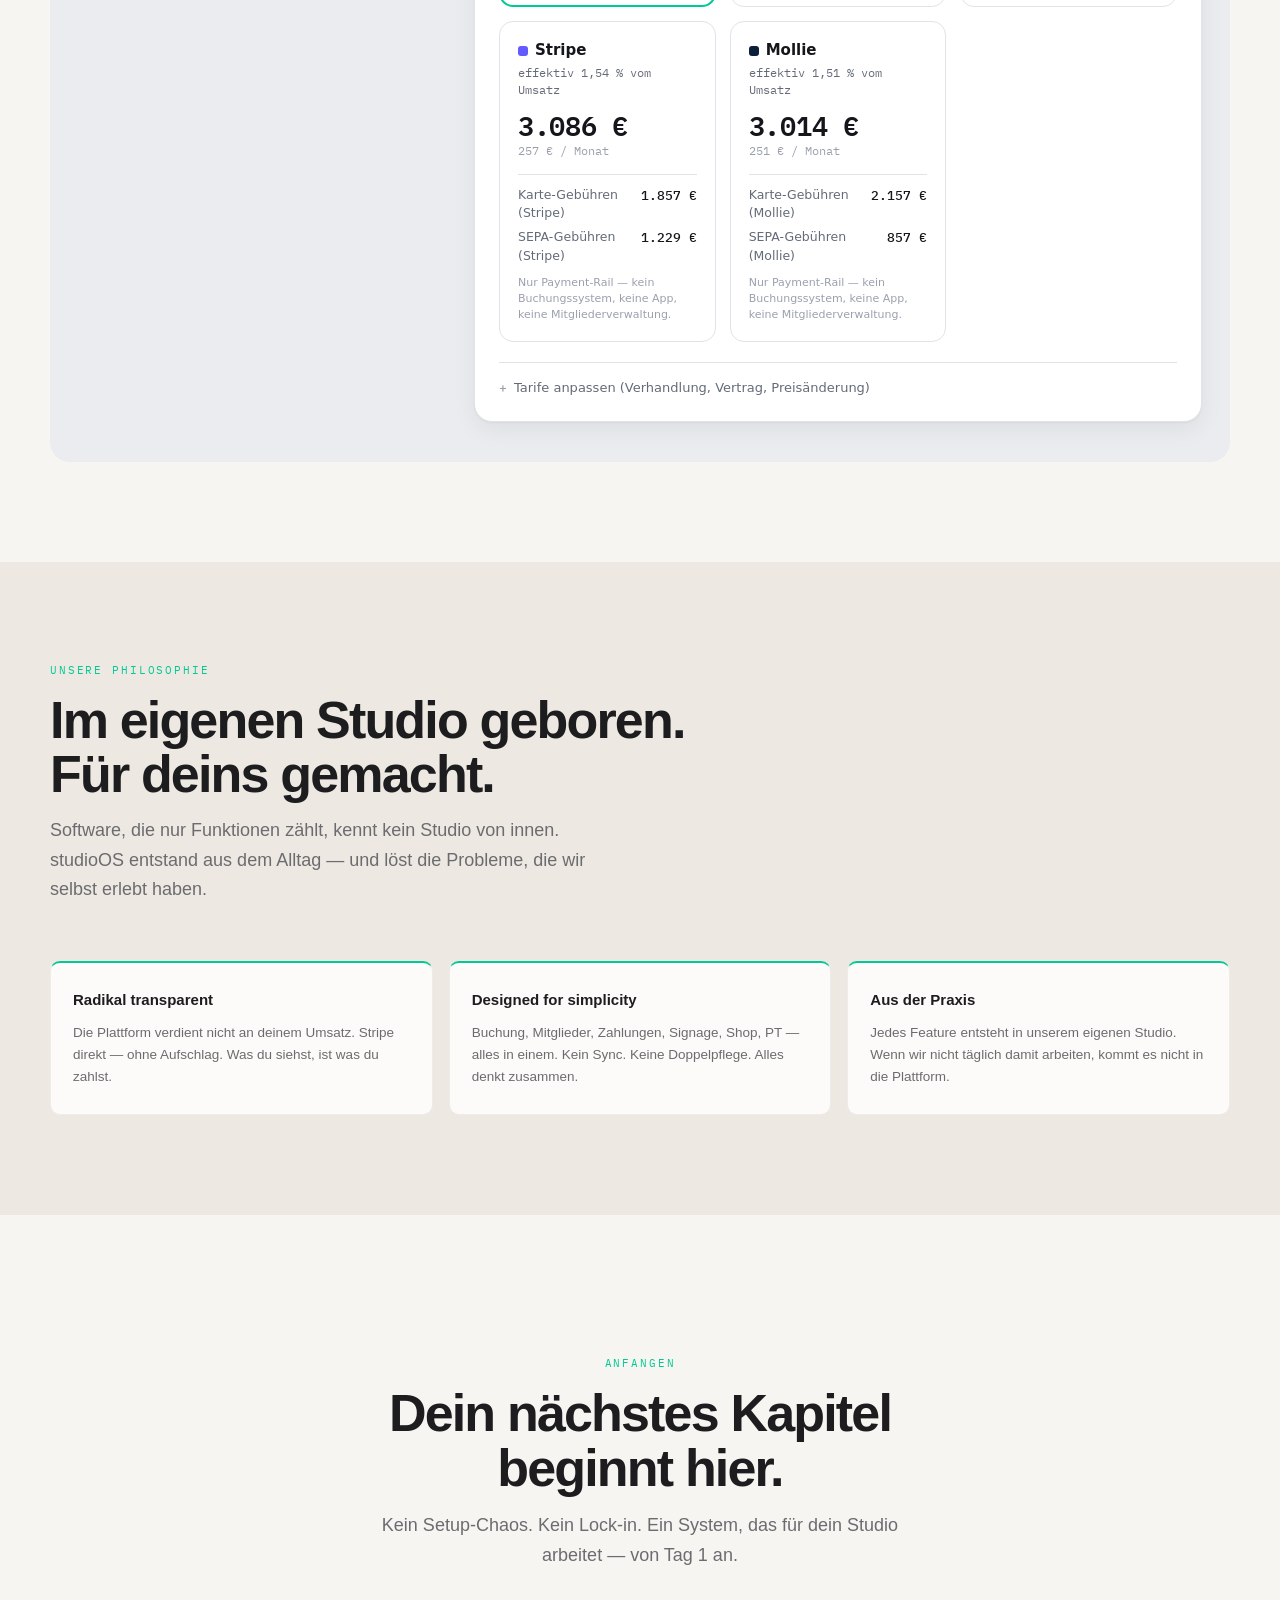
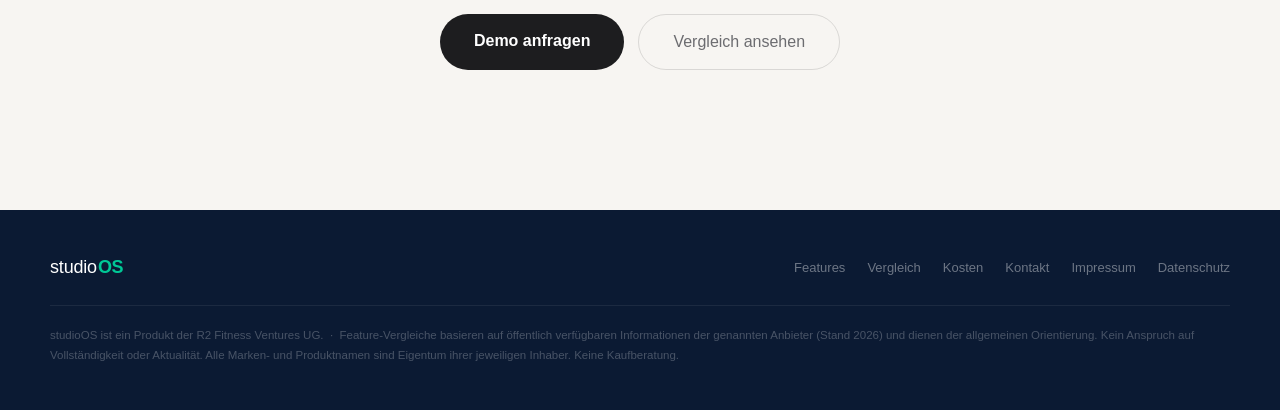
==== commit 69286c4a: "Rename modules: PT→1:1, Firmenfitness→Marketplace, Monitor→Space; fix Reception copy; add studio Lab" ====
--- a/index.html
+++ b/index.html
@@ -522,11 +522,11 @@
           </div>
           <div class="pmod">
             <div class="pmod-icon"><svg viewBox="0 0 24 24" fill="none" stroke="currentColor" stroke-width="1.6" stroke-linecap="round" stroke-linejoin="round"><path d="M6 4v16M18 4v16M6 12h12M2 7h4M18 7h4M2 17h4M18 17h4"/></svg></div>
-            <div class="pmod-name">studio <span>PT</span></div>
-            <p class="pmod-desc">Personal Training Modul mit Trainingsplänen und Trainings-App inklusive.</p>
+            <div class="pmod-name">studio <span>1:1</span></div>
+            <p class="pmod-desc">1:1 Personal Training mit individuellen Trainingsplänen und eigener Trainings-App.</p>
             <ul class="pmod-list">
               <li>Individuelle Trainingspläne mit umfangreichem Übungskatalog</li>
-              <li>Trainings-App inklusive für die Durchführung</li>
+              <li>Eigene Trainings-App für die Durchführung</li>
               <li>Fortschrittstracking &amp; Check-ins</li>
               <li>Session-Planung &amp; Dokumentation</li>
             </ul>
@@ -598,8 +598,8 @@
           </div>
           <div class="pmod">
             <div class="pmod-icon"><svg viewBox="0 0 24 24" fill="none" stroke="currentColor" stroke-width="1.6" stroke-linecap="round" stroke-linejoin="round"><path d="M17 21v-2a4 4 0 0 0-4-4H5a4 4 0 0 0-4 4v2"/><circle cx="9" cy="7" r="4"/><path d="M23 21v-2a4 4 0 0 0-3-3.87"/><path d="M16 3.13a4 4 0 0 1 0 7.75"/></svg></div>
-            <div class="pmod-name"><span>Firmenfitness</span></div>
-            <p class="pmod-desc">Anbindung an Firmenfitness-Marktplätze — neues Umsatzpotenzial erschließen.</p>
+            <div class="pmod-name">studio <span>Marketplace</span></div>
+            <p class="pmod-desc">Anbindung an Fitness-Marktplätze — neue Umsatzkanäle, neue Mitglieder.</p>
             <ul class="pmod-list">
               <li>EGYM Wellpass, Hansefit, Qualitrain u.a.</li>
               <li>Automatische Abrechnung &amp; Verwaltung</li>
@@ -651,7 +651,7 @@
           </div>
           <div class="pmod">
             <div class="pmod-icon"><svg viewBox="0 0 24 24" fill="none" stroke="currentColor" stroke-width="1.6" stroke-linecap="round" stroke-linejoin="round"><path d="M1 6c0 0 5-2 11-2s11 2 11 2"/><path d="M5 10s3-1 7-1 7 1 7 1"/><path d="M9 14s1.5-.5 3-.5 3 .5 3 .5"/><line x1="12" y1="18" x2="12" y2="22"/></svg></div>
-            <div class="pmod-name">studio <span>Monitor</span></div>
+            <div class="pmod-name">studio <span>Space</span></div>
             <p class="pmod-desc">Geräte- &amp; Gebäude-Monitoring via MQTT — dein Studio immer im Blick.</p>
             <ul class="pmod-list">
               <li>Echtzeit-Status von Trainingsgeräten</li>
@@ -663,12 +663,23 @@
           <div class="pmod">
             <div class="pmod-icon"><svg viewBox="0 0 24 24" fill="none" stroke="currentColor" stroke-width="1.6" stroke-linecap="round" stroke-linejoin="round"><path d="M22 16.92v3a2 2 0 0 1-2.18 2 19.79 19.79 0 0 1-8.63-3.07A19.5 19.5 0 0 1 4.72 12a19.79 19.79 0 0 1-3.07-8.67A2 2 0 0 1 3.63 1h3a2 2 0 0 1 2 1.72c.127.96.361 1.903.7 2.81a2 2 0 0 1-.45 2.11L7.91 8.6a16 16 0 0 0 6 6l.96-.96a2 2 0 0 1 2.11-.45c.907.339 1.85.573 2.81.7A2 2 0 0 1 22 16.92z"/></svg></div>
             <div class="pmod-name">studio <span>Reception</span></div>
-            <p class="pmod-desc">CTI-Anbindung für intelligente Erreichbarkeit — Anrufe landen automatisch beim richtigen Ansprechpartner.</p>
+            <p class="pmod-desc">Schichtbasierte Anrufsteuerung — wer Dienst hat, ist erreichbar. Automatisch, ohne manuelle Umleitung.</p>
             <ul class="pmod-list">
-              <li>Anrufer-Erkennung aus Mitgliederdatenbank</li>
-              <li>Automatische Weiterleitung zum zuständigen Trainer</li>
-              <li>Anruf-Protokollierung direkt in studioOS</li>
-              <li>Öffnungszeiten- &amp; Warteschlangen-Routing</li>
+              <li>Dienstplan-gesteuerte Anrufweiterleitung</li>
+              <li>Immer der richtige Ansprechpartner zur richtigen Zeit</li>
+              <li>Nahtlose Integration in den Dienstplan</li>
+              <li>Kein verpasster Anruf im laufenden Betrieb</li>
+            </ul>
+          </div>
+          <div class="pmod">
+            <div class="pmod-icon"><svg viewBox="0 0 24 24" fill="none" stroke="currentColor" stroke-width="1.6" stroke-linecap="round" stroke-linejoin="round"><path d="M9 3H5a2 2 0 0 0-2 2v4"/><path d="M9 3h6"/><path d="M15 3h4a2 2 0 0 1 2 2v4"/><path d="M3 9v6"/><path d="M21 9v6"/><path d="M3 15v4a2 2 0 0 0 2 2h4"/><path d="M15 21h4a2 2 0 0 0 2-2v-4"/><path d="M9 21h6"/><circle cx="12" cy="12" r="3"/></svg></div>
+            <div class="pmod-name">studio <span>Labs</span></div>
+            <p class="pmod-desc">Neue Features zuerst — entwickelt aus der Praxis, getestet mit echten Studios. Wir werden besser, weil du es bist.</p>
+            <ul class="pmod-list">
+              <li>Frühzeitiger Zugang zu neuen Modulen</li>
+              <li>Dein Feedback formt das Produkt</li>
+              <li>Direkte Linie ins Entwicklungsteam</li>
+              <li>Wir wachsen mit dir — nicht an dir vorbei</li>
             </ul>
           </div>
         </div>
@@ -888,7 +899,7 @@
           </tr>
           <tr>
             <td>
-              Firmenfitness-Marktplatz-Anbindung
+              studio Marketplace-Anbindung
               <span class="fn">EGYM Wellpass, Hansefit, Qualitrain u.a.</span>
             </td>
             <td class="td-studio"><span class="yes">✓</span></td>
@@ -917,7 +928,7 @@
           </tr>
           <tr>
             <td>
-              Personal Training Modul
+              studio 1:1 Personal Training
               <span class="fn">Trainingspläne, PT-App, Fortschrittstracking</span>
             </td>
             <td class="td-studio"><span class="unique">★ Einzigartig</span></td>
@@ -926,7 +937,7 @@
           </tr>
           <tr>
             <td>
-              Studio Monitoring via MQTT
+              studio Space Monitoring via MQTT
               <span class="fn">Geräte, Räume, Smart Gym — Echtzeit-Status</span>
             </td>
             <td class="td-studio"><span class="unique">★ Einzigartig</span></td>
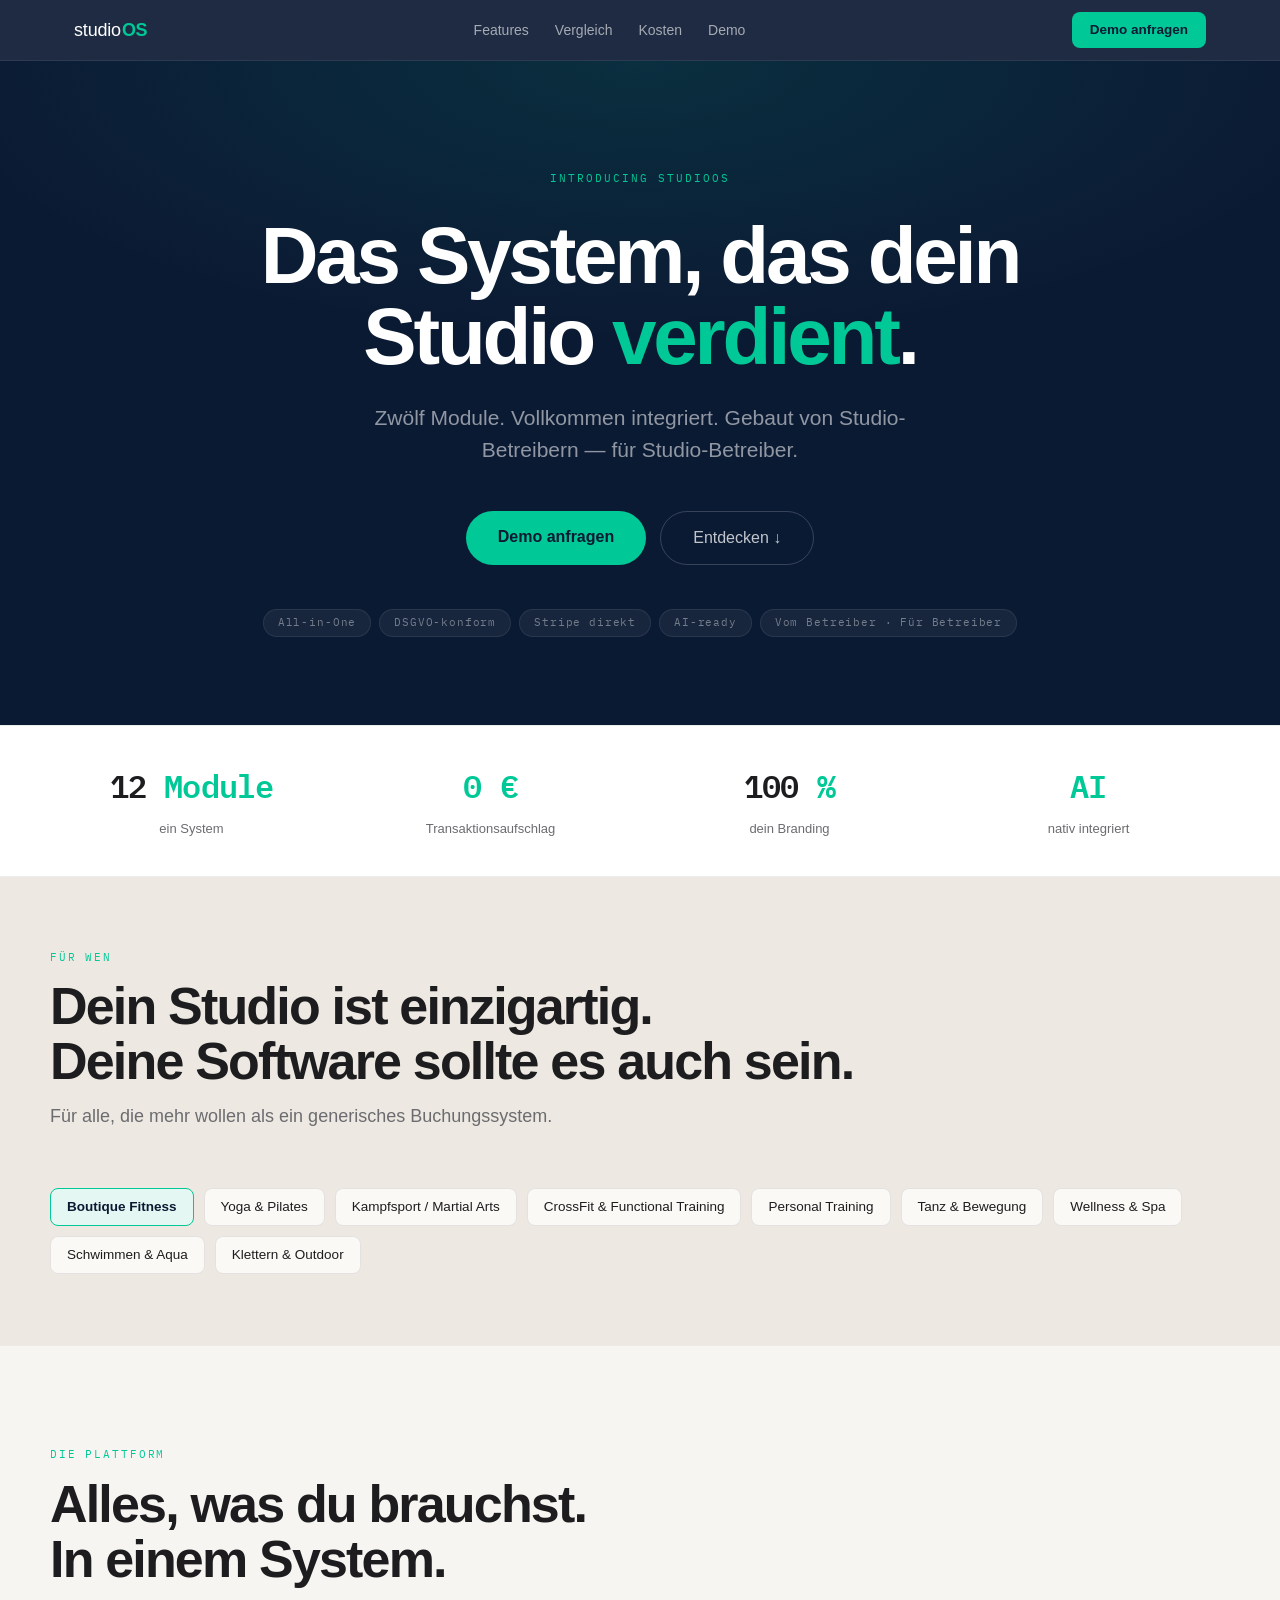
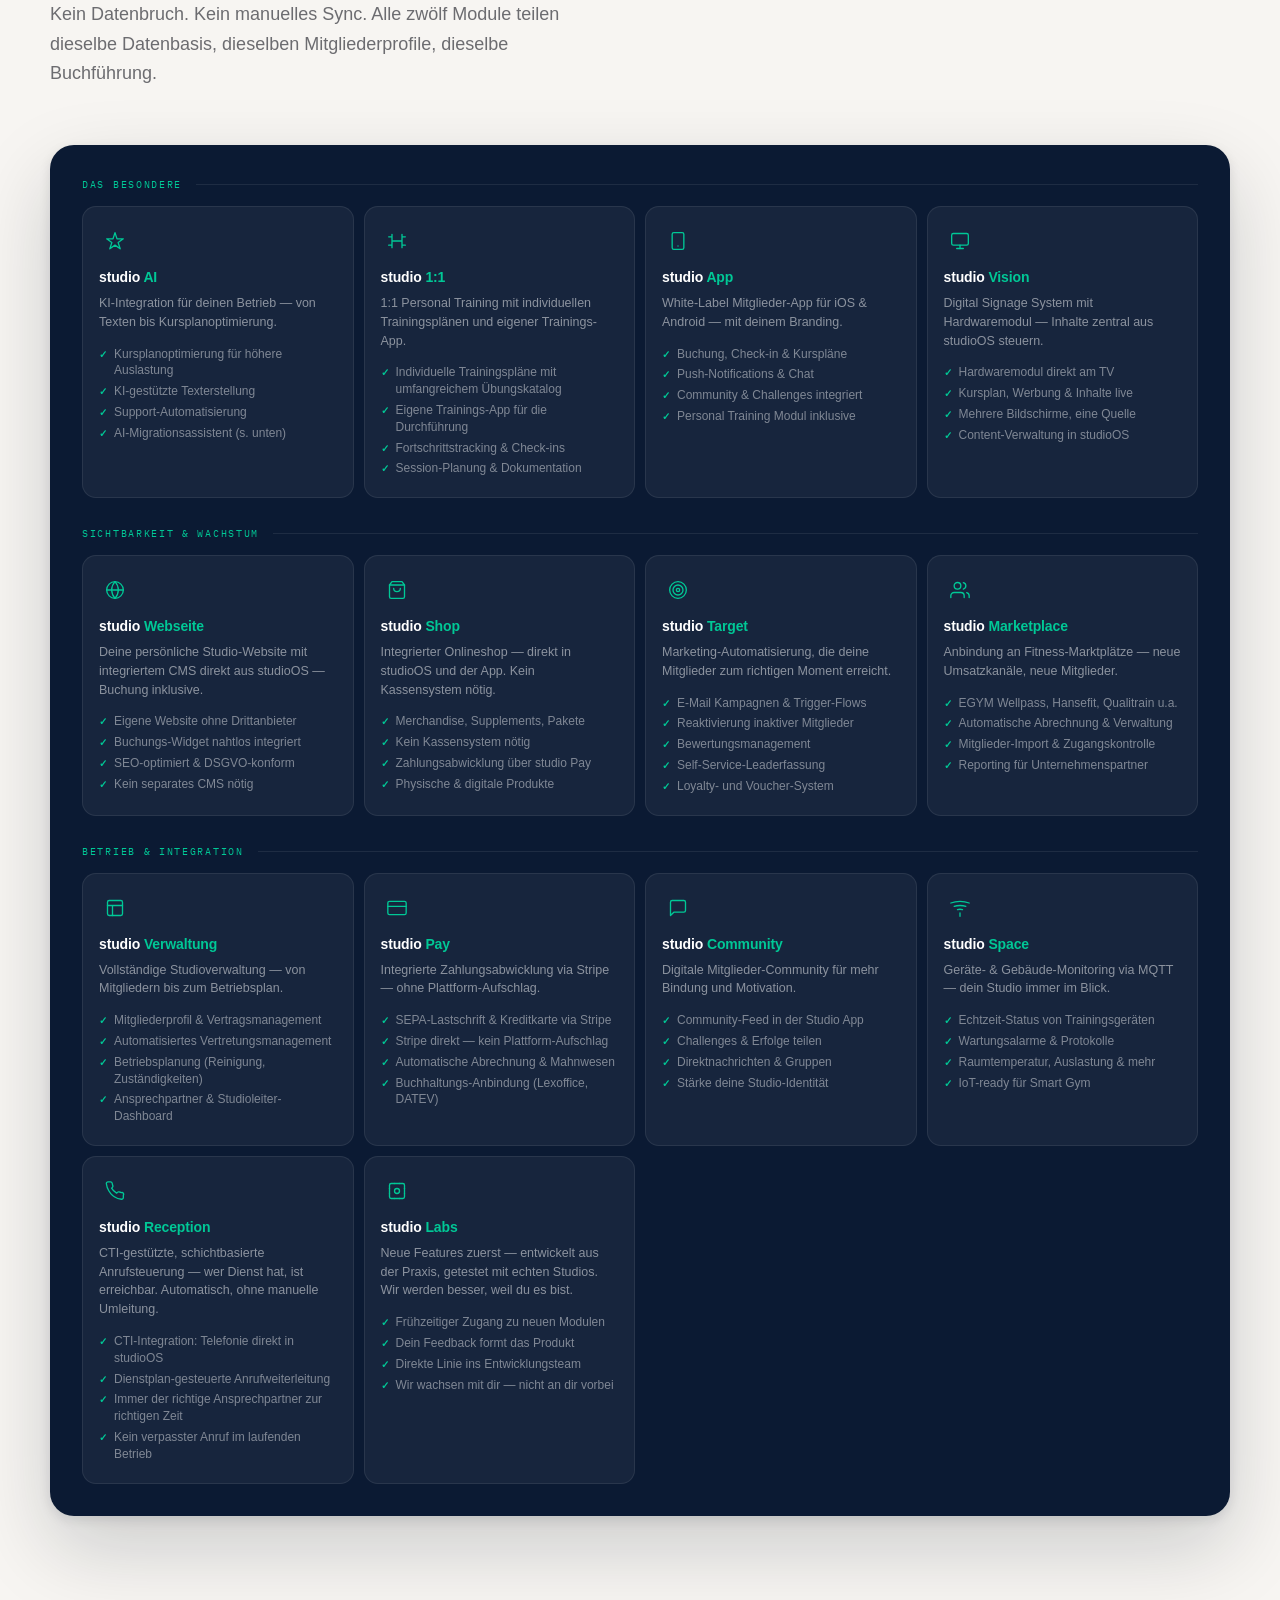
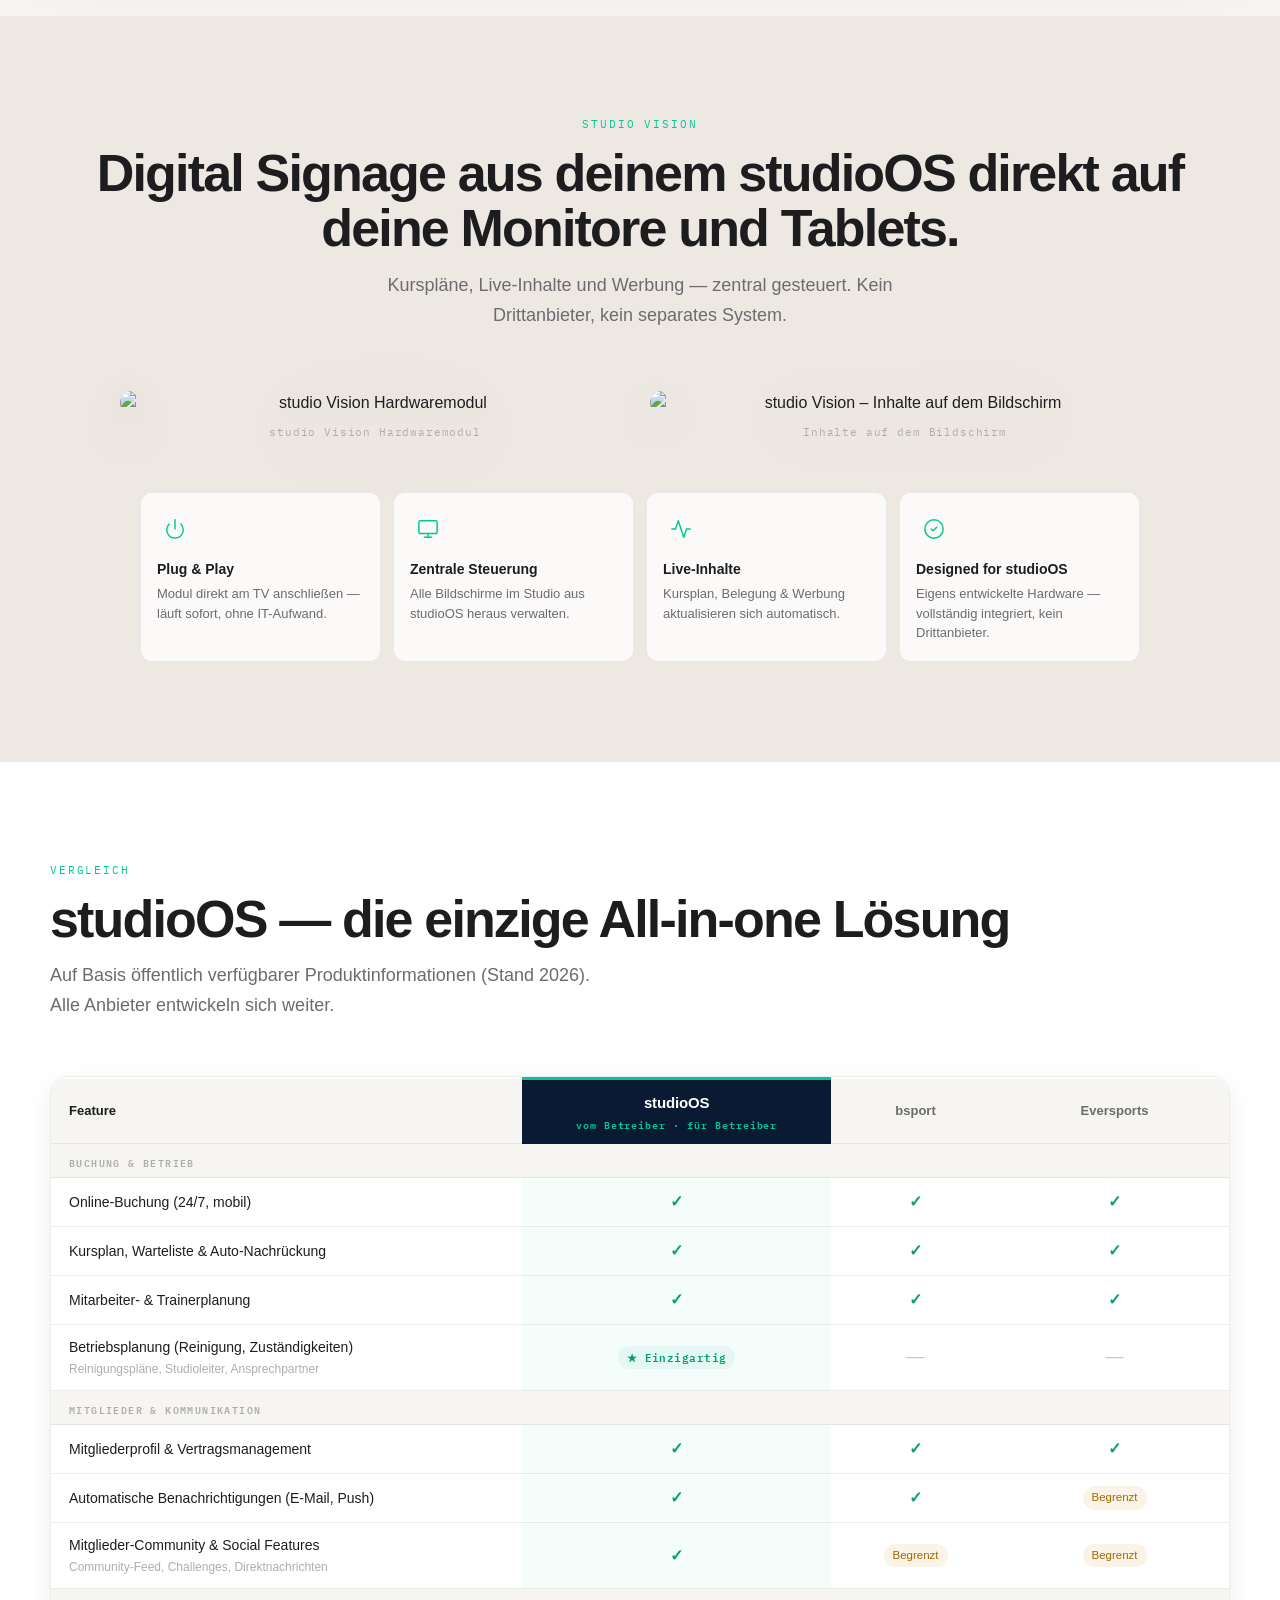
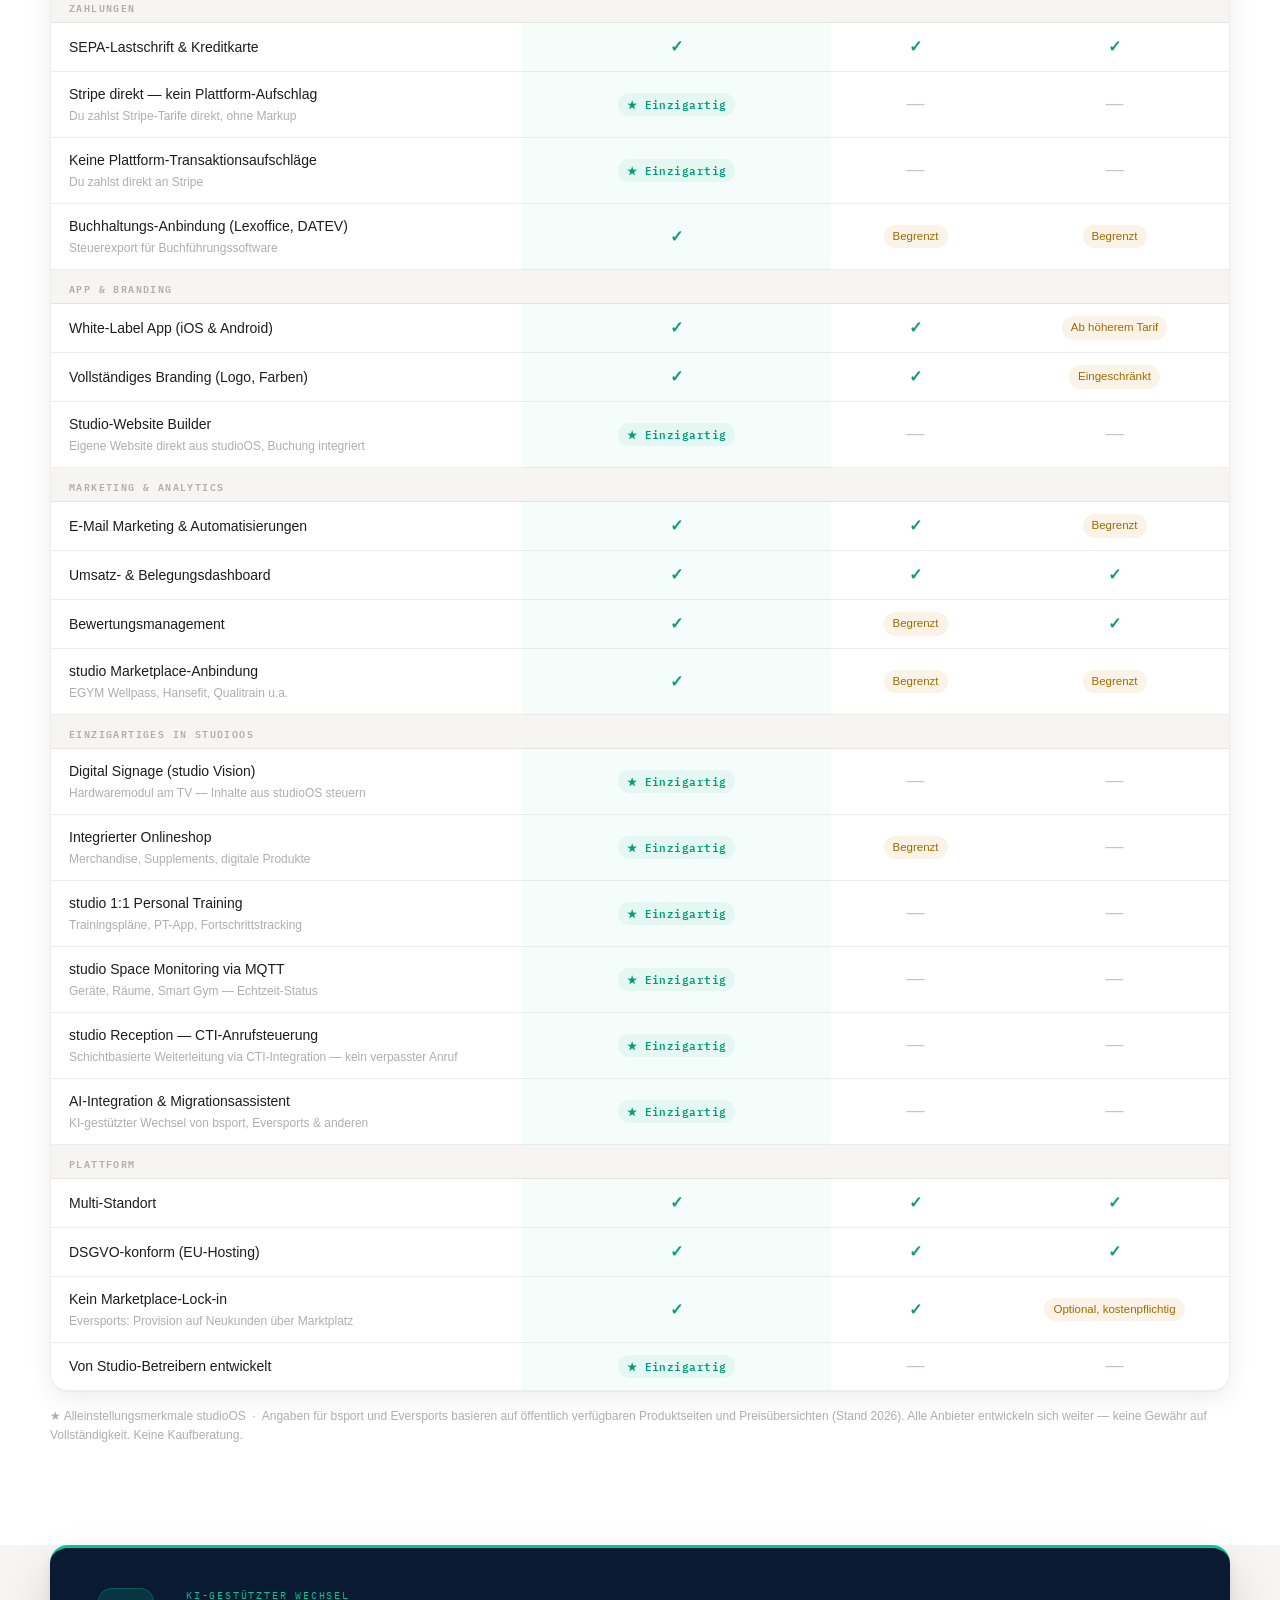
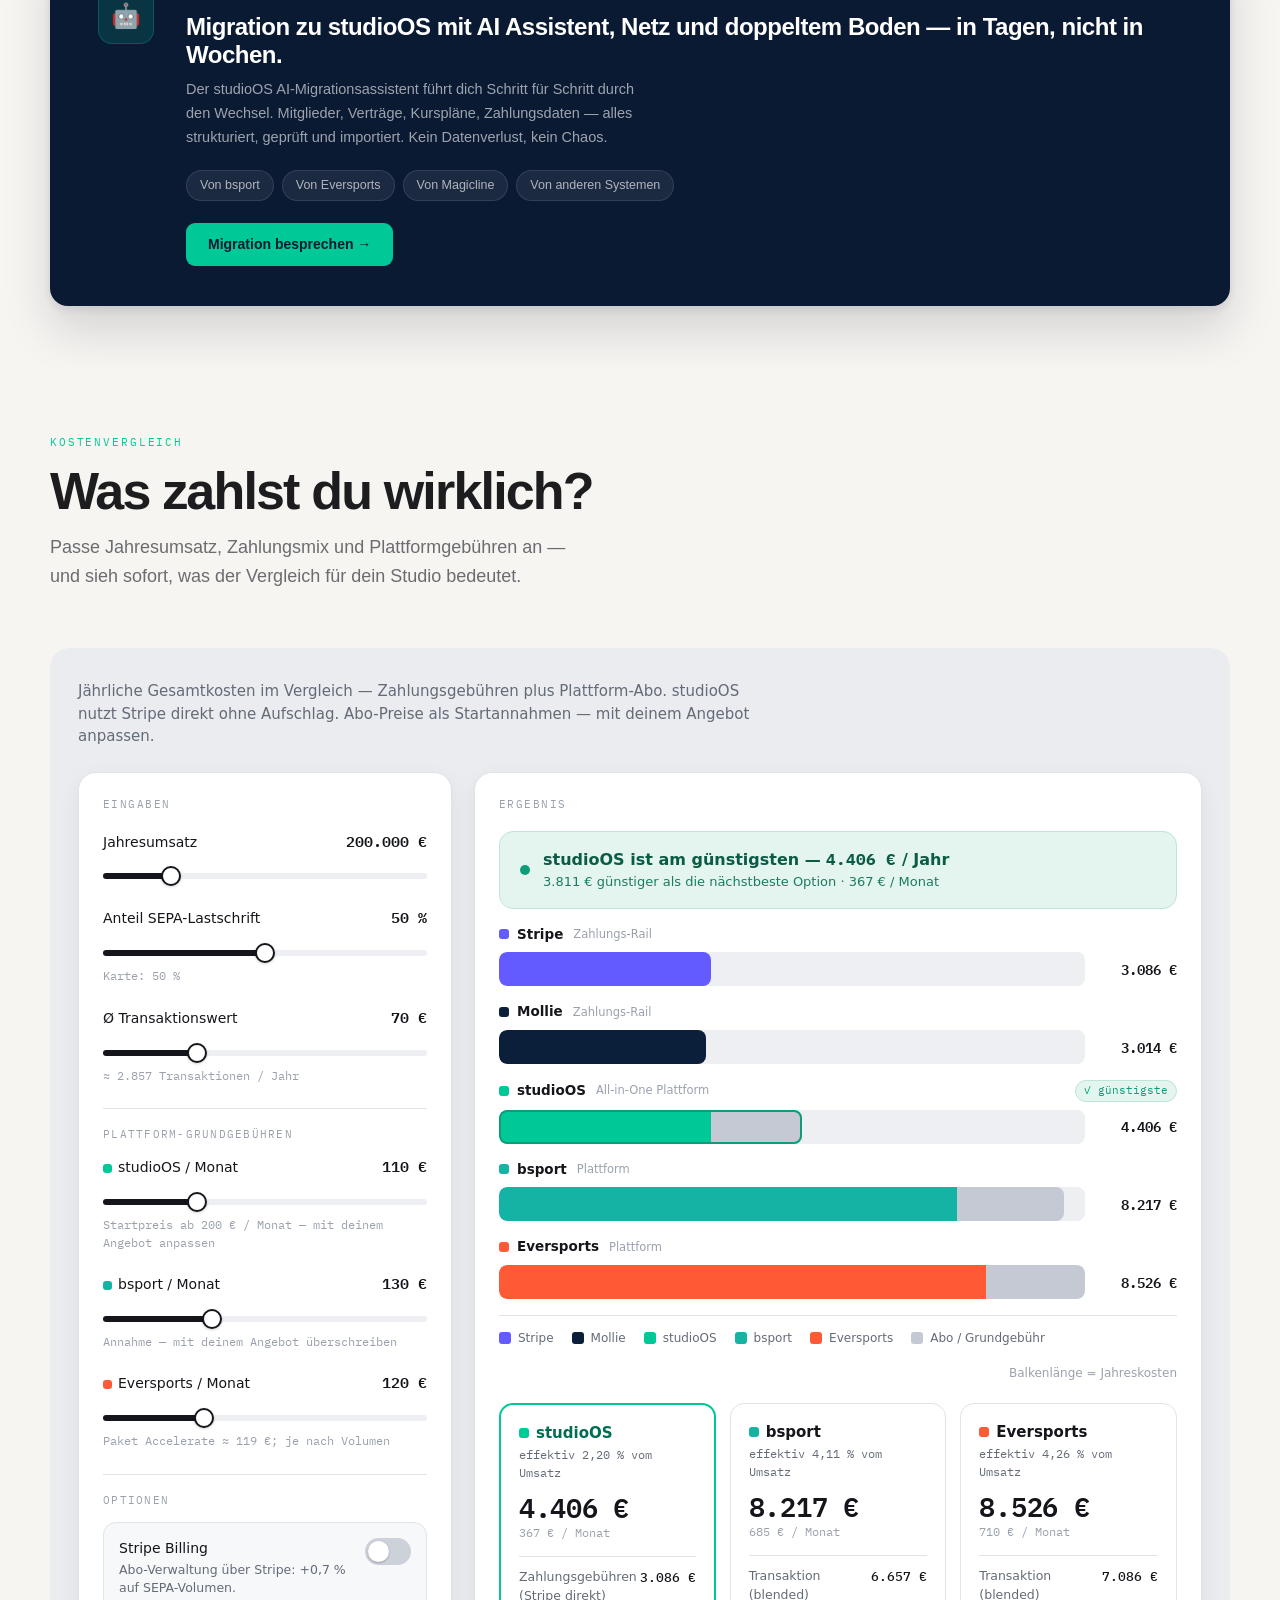
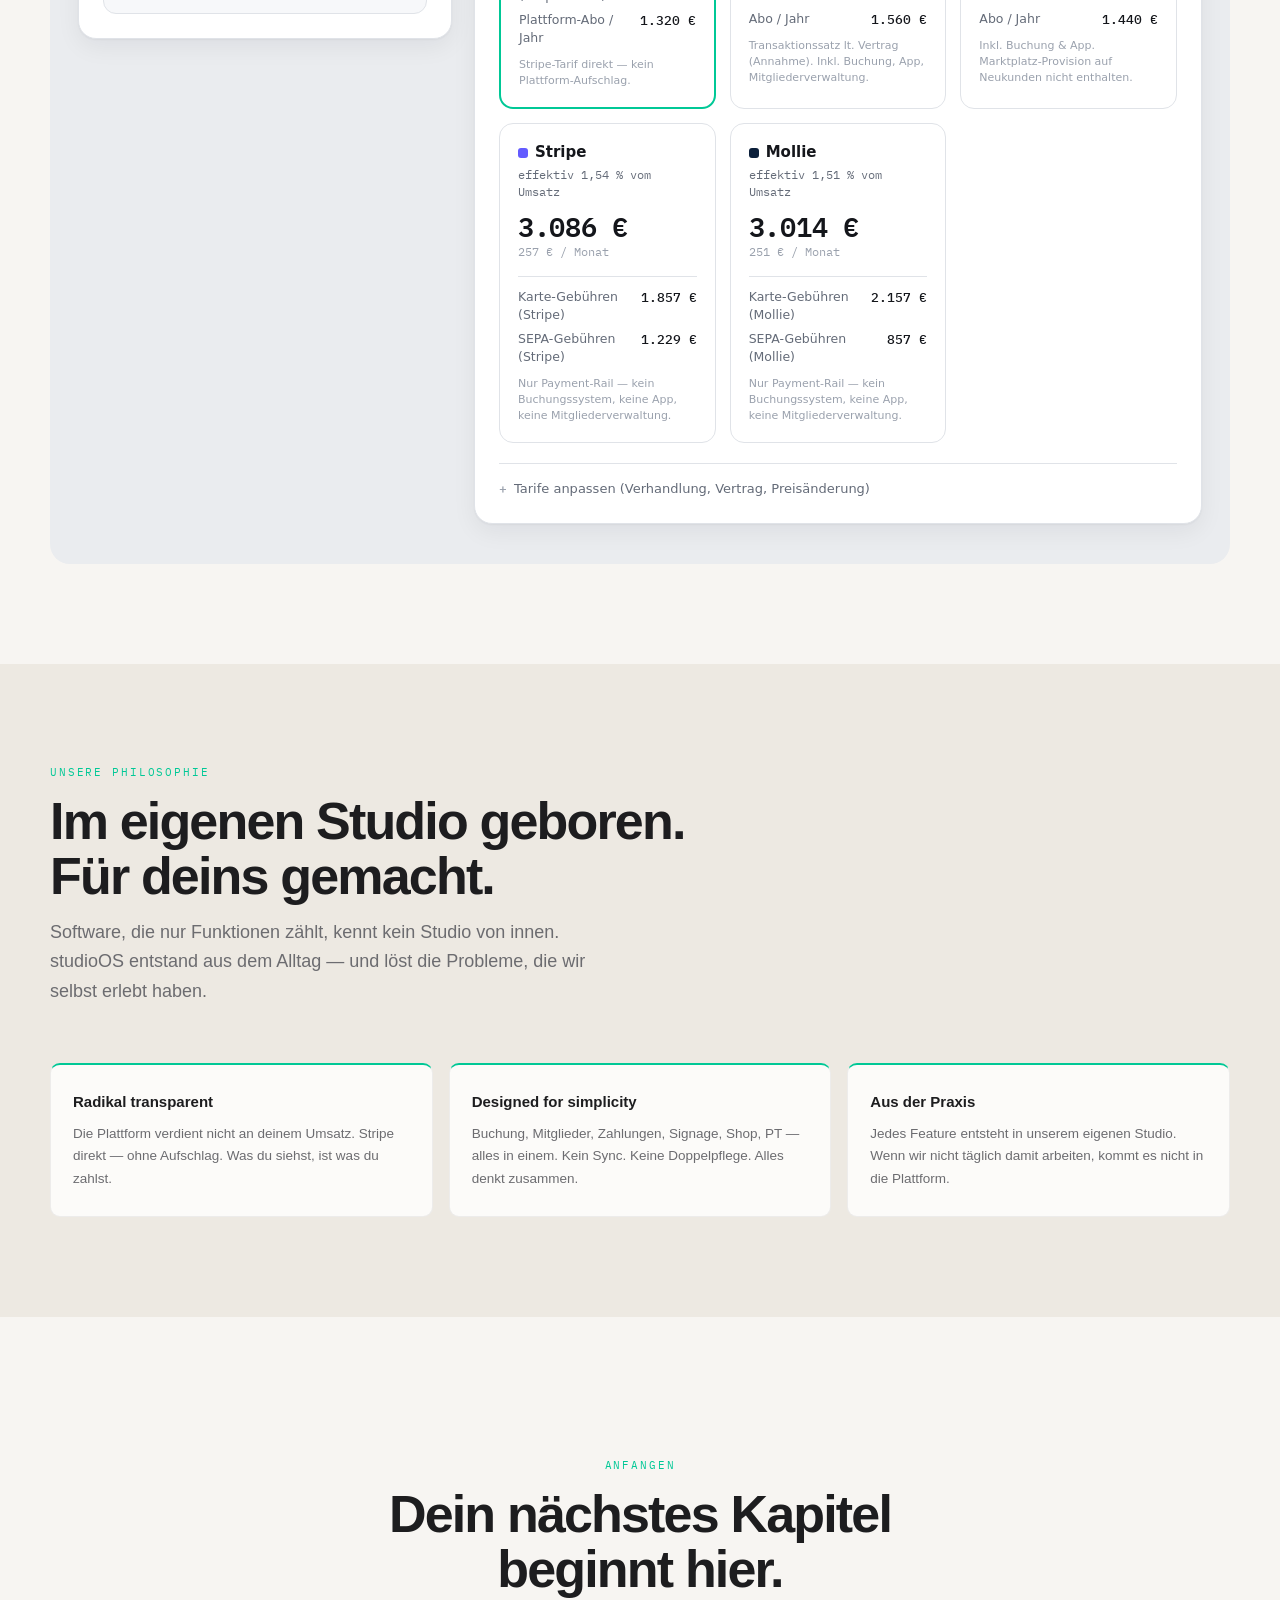
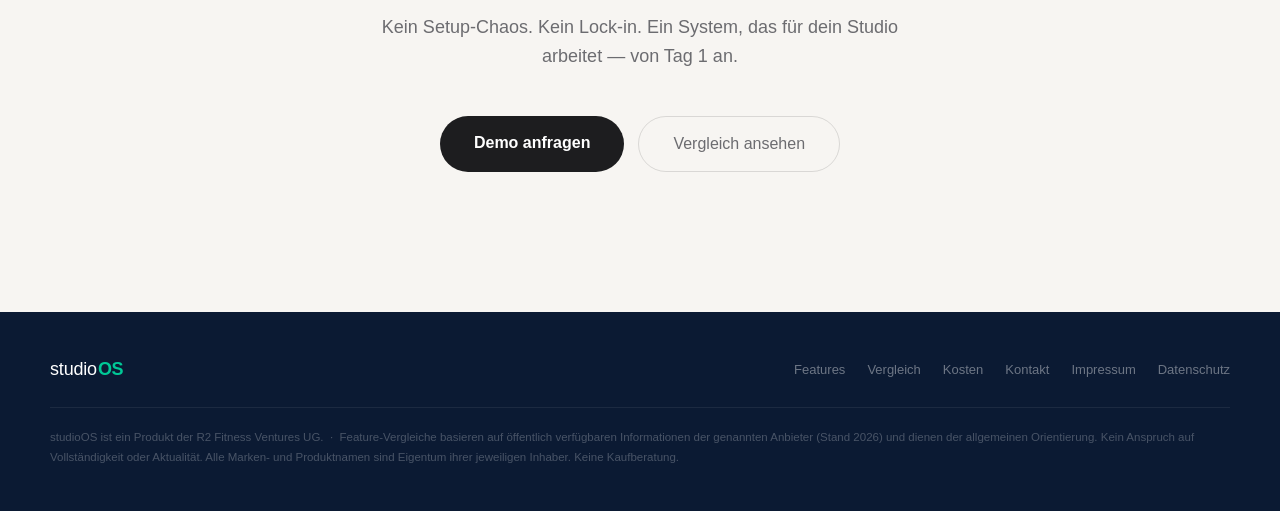
==== commit 37ed690f: "Add CTI to Reception module card; add studio Reception as USP in comparison table Co-Authored-By: Cl" ====
--- a/index.html
+++ b/index.html
@@ -663,11 +663,11 @@
           <div class="pmod">
             <div class="pmod-icon"><svg viewBox="0 0 24 24" fill="none" stroke="currentColor" stroke-width="1.6" stroke-linecap="round" stroke-linejoin="round"><path d="M22 16.92v3a2 2 0 0 1-2.18 2 19.79 19.79 0 0 1-8.63-3.07A19.5 19.5 0 0 1 4.72 12a19.79 19.79 0 0 1-3.07-8.67A2 2 0 0 1 3.63 1h3a2 2 0 0 1 2 1.72c.127.96.361 1.903.7 2.81a2 2 0 0 1-.45 2.11L7.91 8.6a16 16 0 0 0 6 6l.96-.96a2 2 0 0 1 2.11-.45c.907.339 1.85.573 2.81.7A2 2 0 0 1 22 16.92z"/></svg></div>
             <div class="pmod-name">studio <span>Reception</span></div>
-            <p class="pmod-desc">Schichtbasierte Anrufsteuerung — wer Dienst hat, ist erreichbar. Automatisch, ohne manuelle Umleitung.</p>
+            <p class="pmod-desc">CTI-gestützte, schichtbasierte Anrufsteuerung — wer Dienst hat, ist erreichbar. Automatisch, ohne manuelle Umleitung.</p>
             <ul class="pmod-list">
+              <li>CTI-Integration: Telefonie direkt in studioOS</li>
               <li>Dienstplan-gesteuerte Anrufweiterleitung</li>
               <li>Immer der richtige Ansprechpartner zur richtigen Zeit</li>
-              <li>Nahtlose Integration in den Dienstplan</li>
               <li>Kein verpasster Anruf im laufenden Betrieb</li>
             </ul>
           </div>
@@ -946,6 +946,15 @@
           </tr>
           <tr>
             <td>
+              studio Reception — CTI-Anrufsteuerung
+              <span class="fn">Schichtbasierte Weiterleitung via CTI-Integration — kein verpasster Anruf</span>
+            </td>
+            <td class="td-studio"><span class="unique">★ Einzigartig</span></td>
+            <td class="td-comp"><span class="no">—</span></td>
+            <td class="td-comp"><span class="no">—</span></td>
+          </tr>
+          <tr>
+            <td>
               AI-Integration &amp; Migrationsassistent
               <span class="fn">KI-gestützter Wechsel von bsport, Eversports &amp; anderen</span>
             </td>
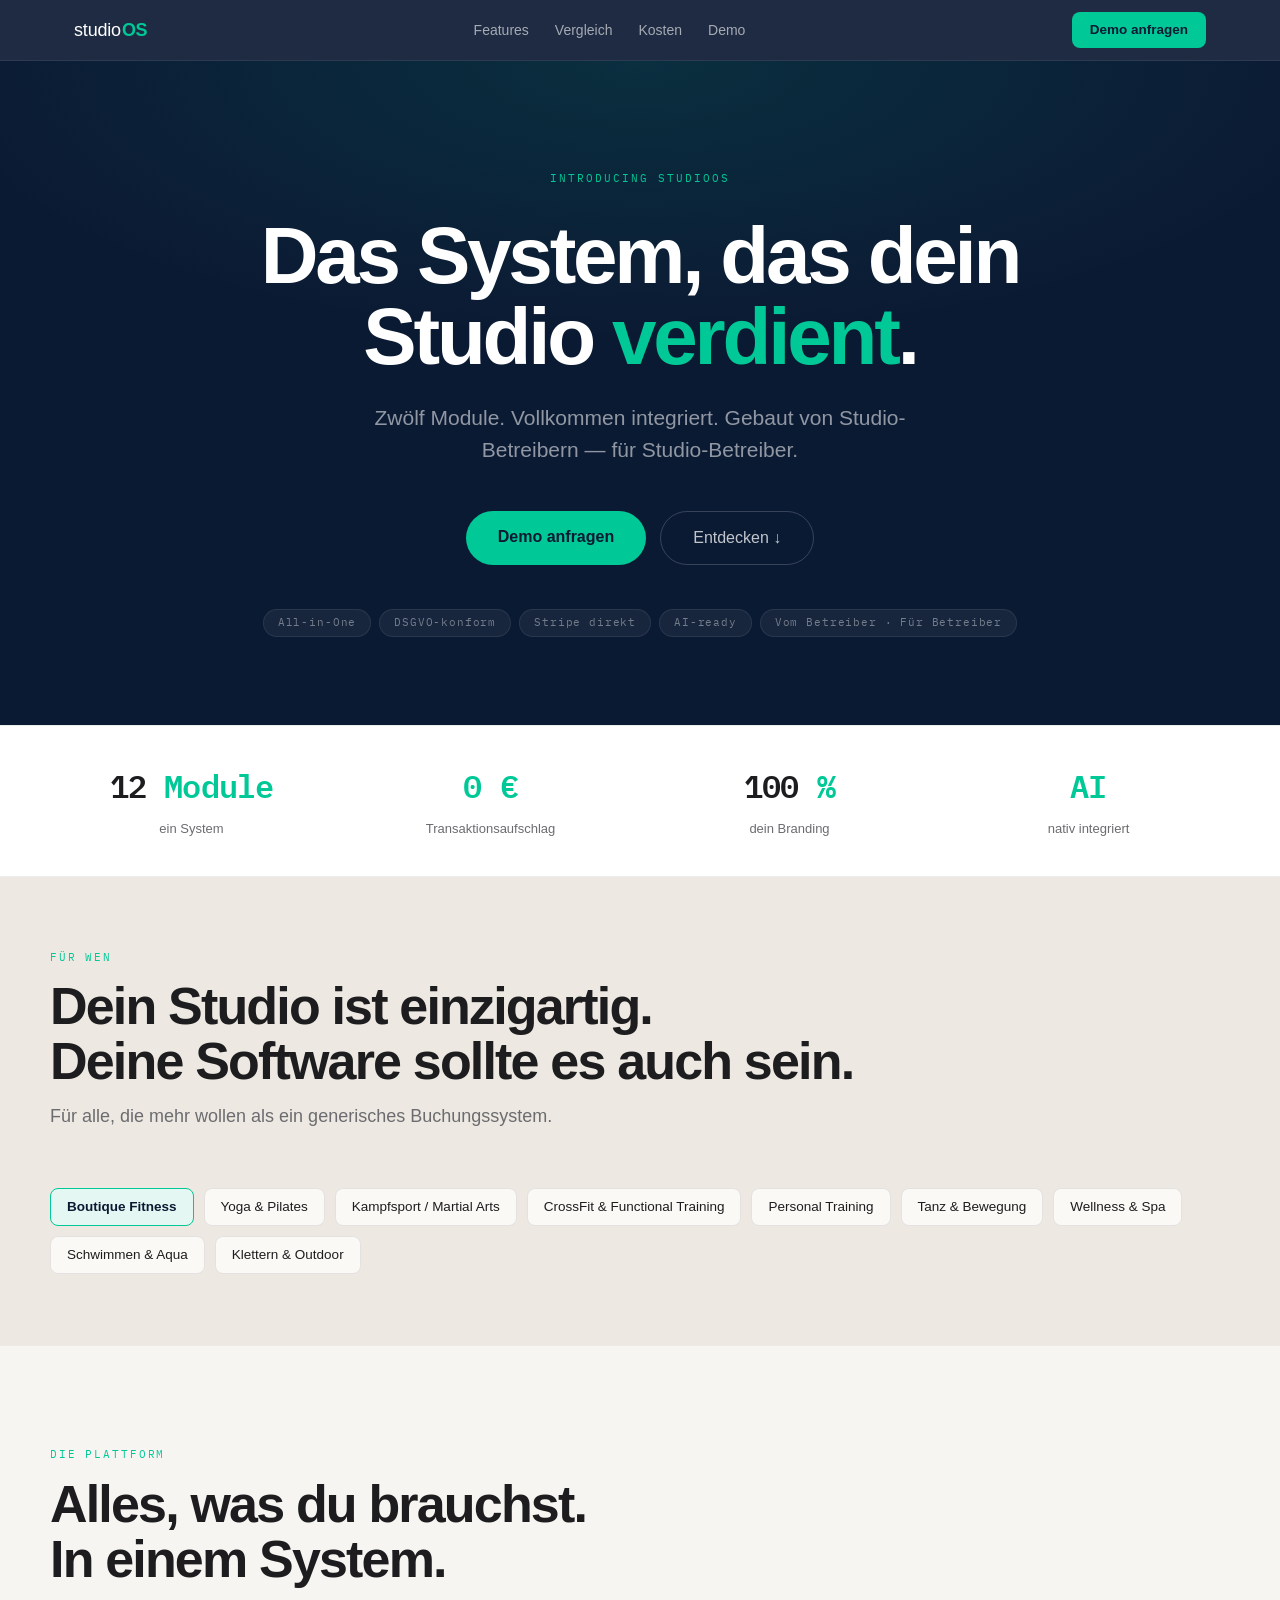
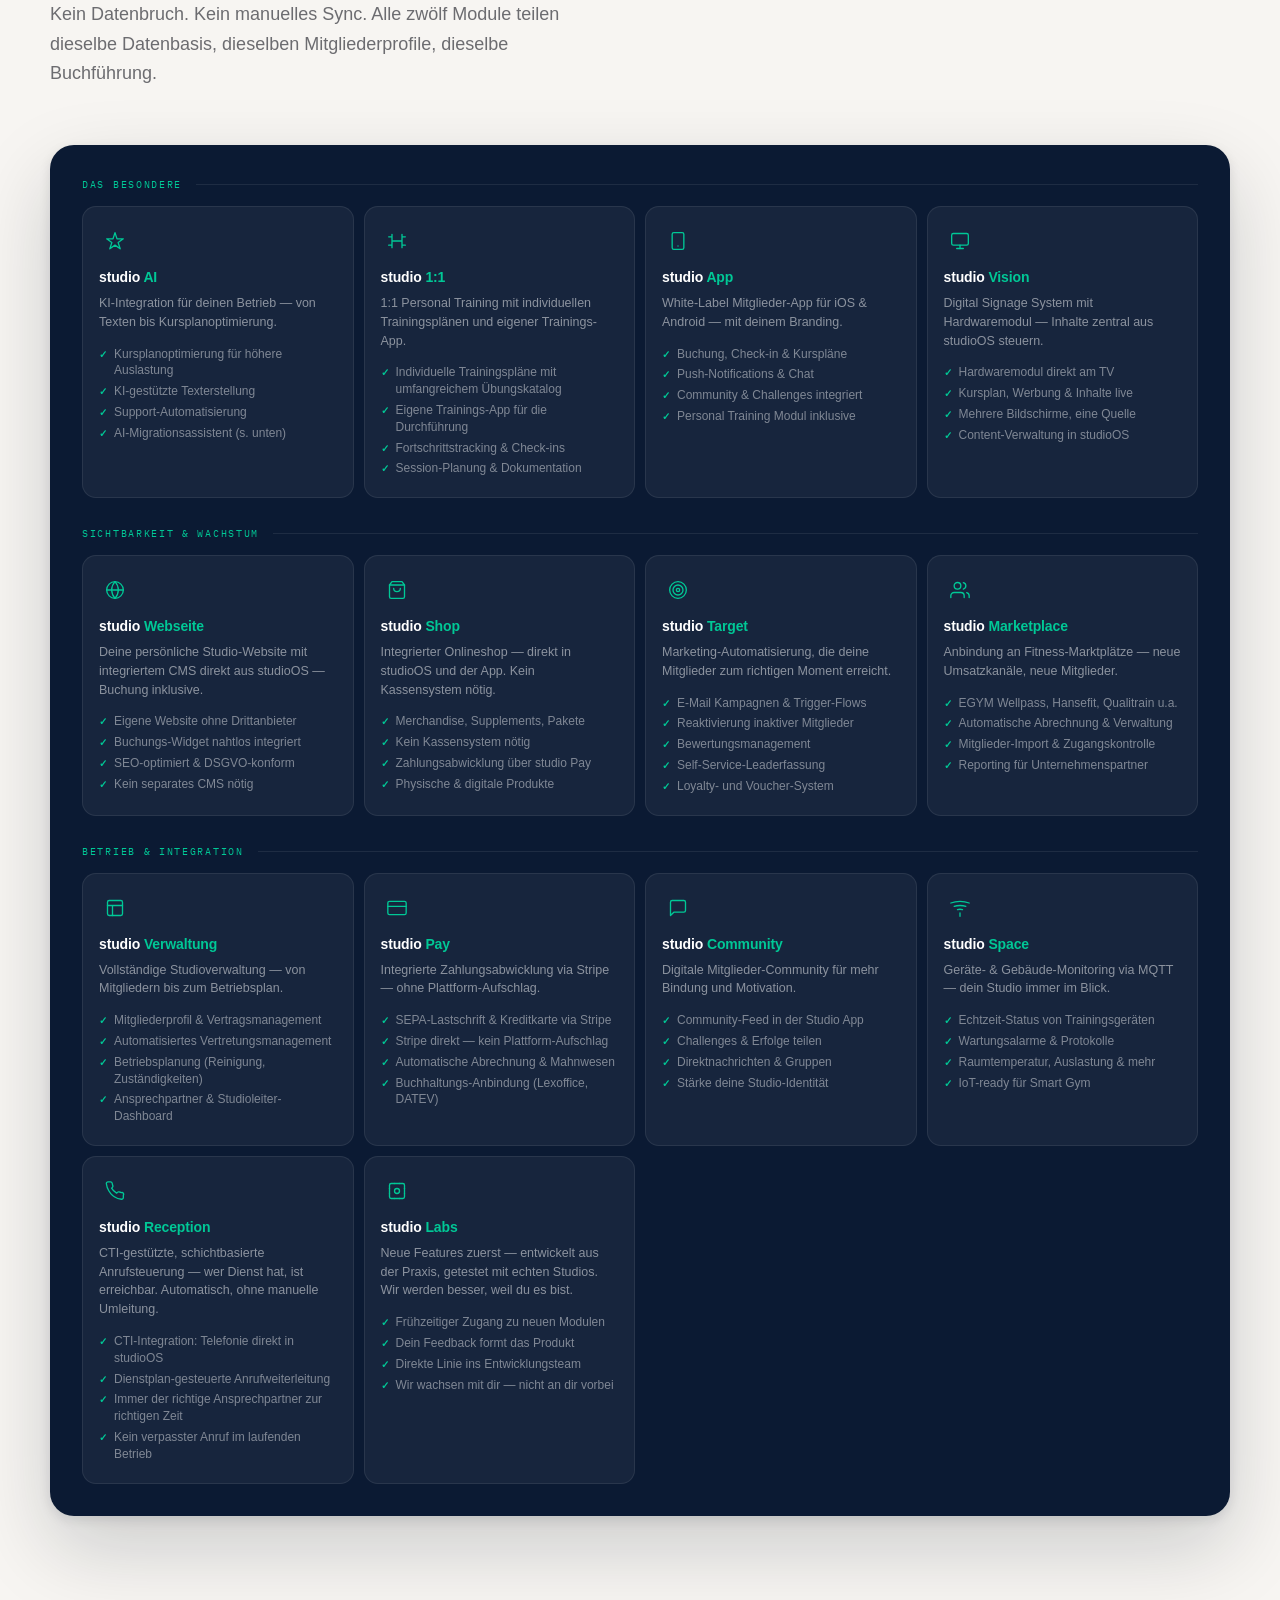
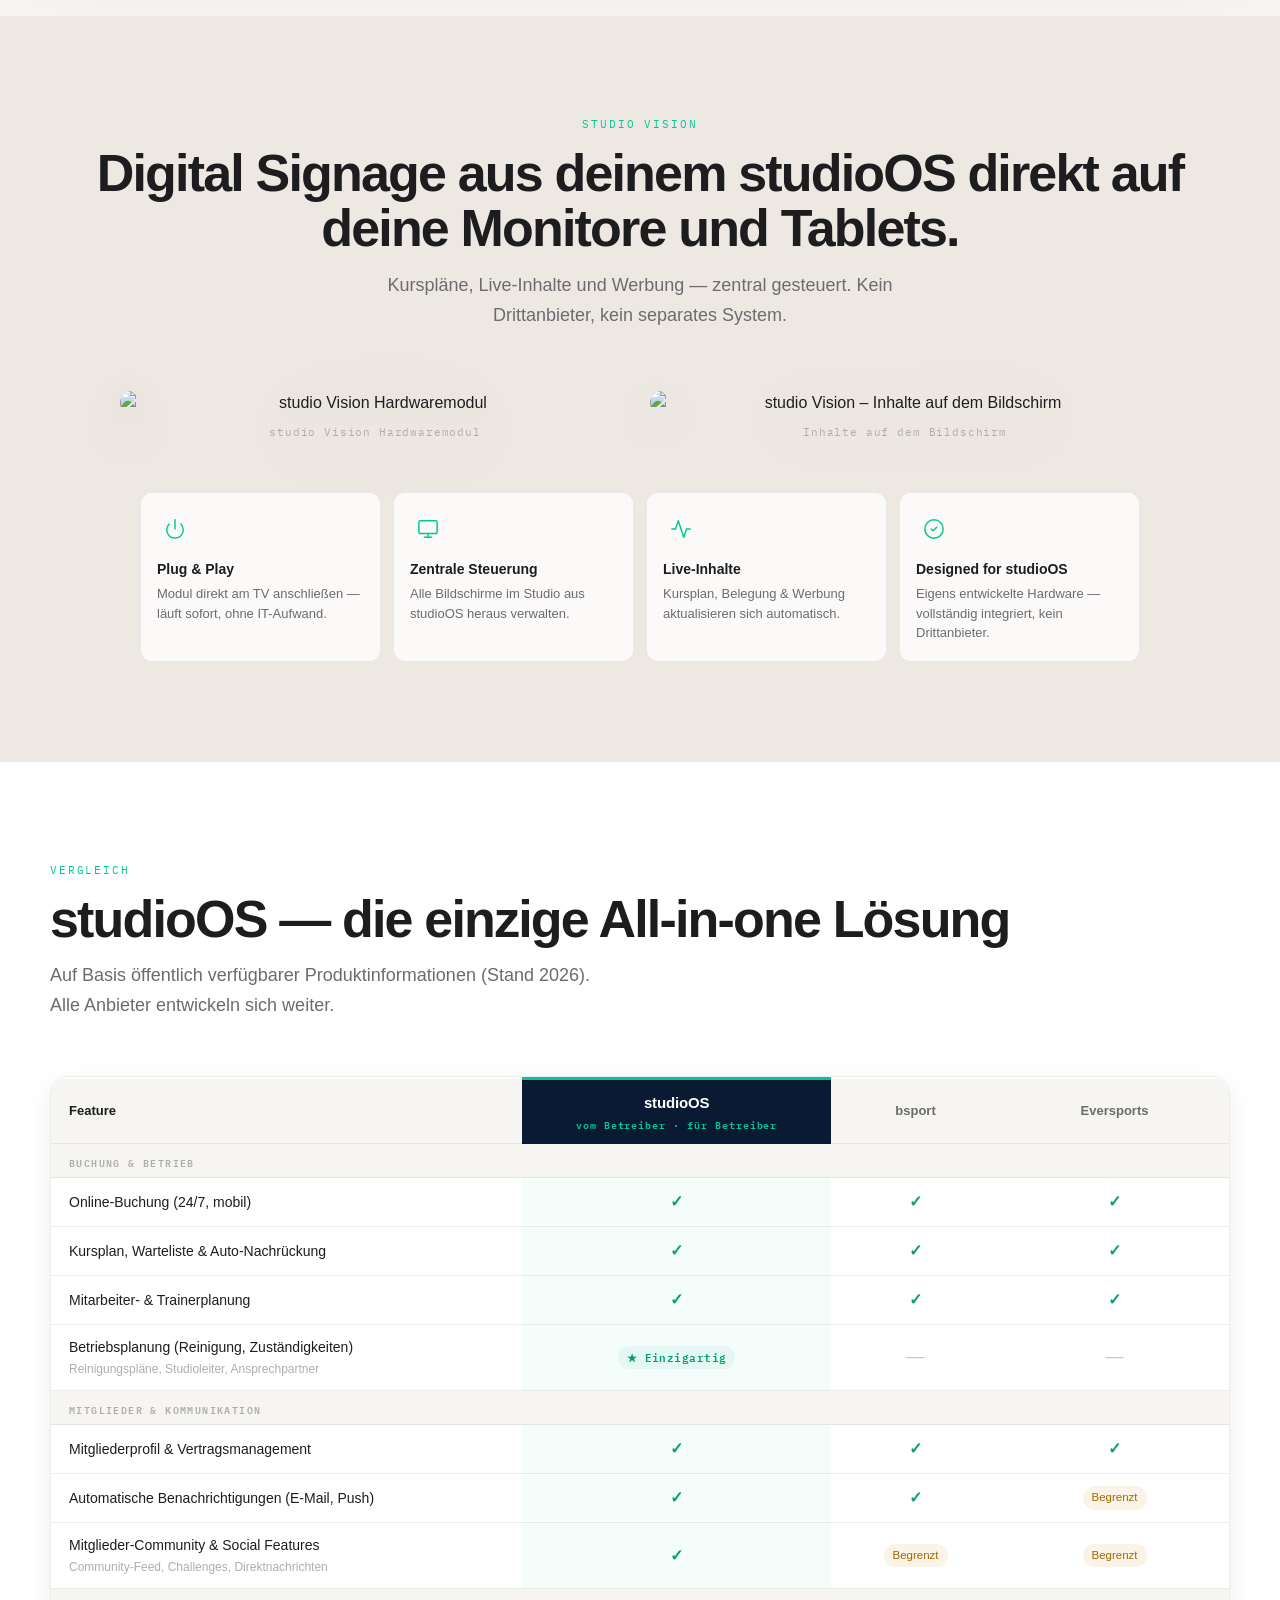
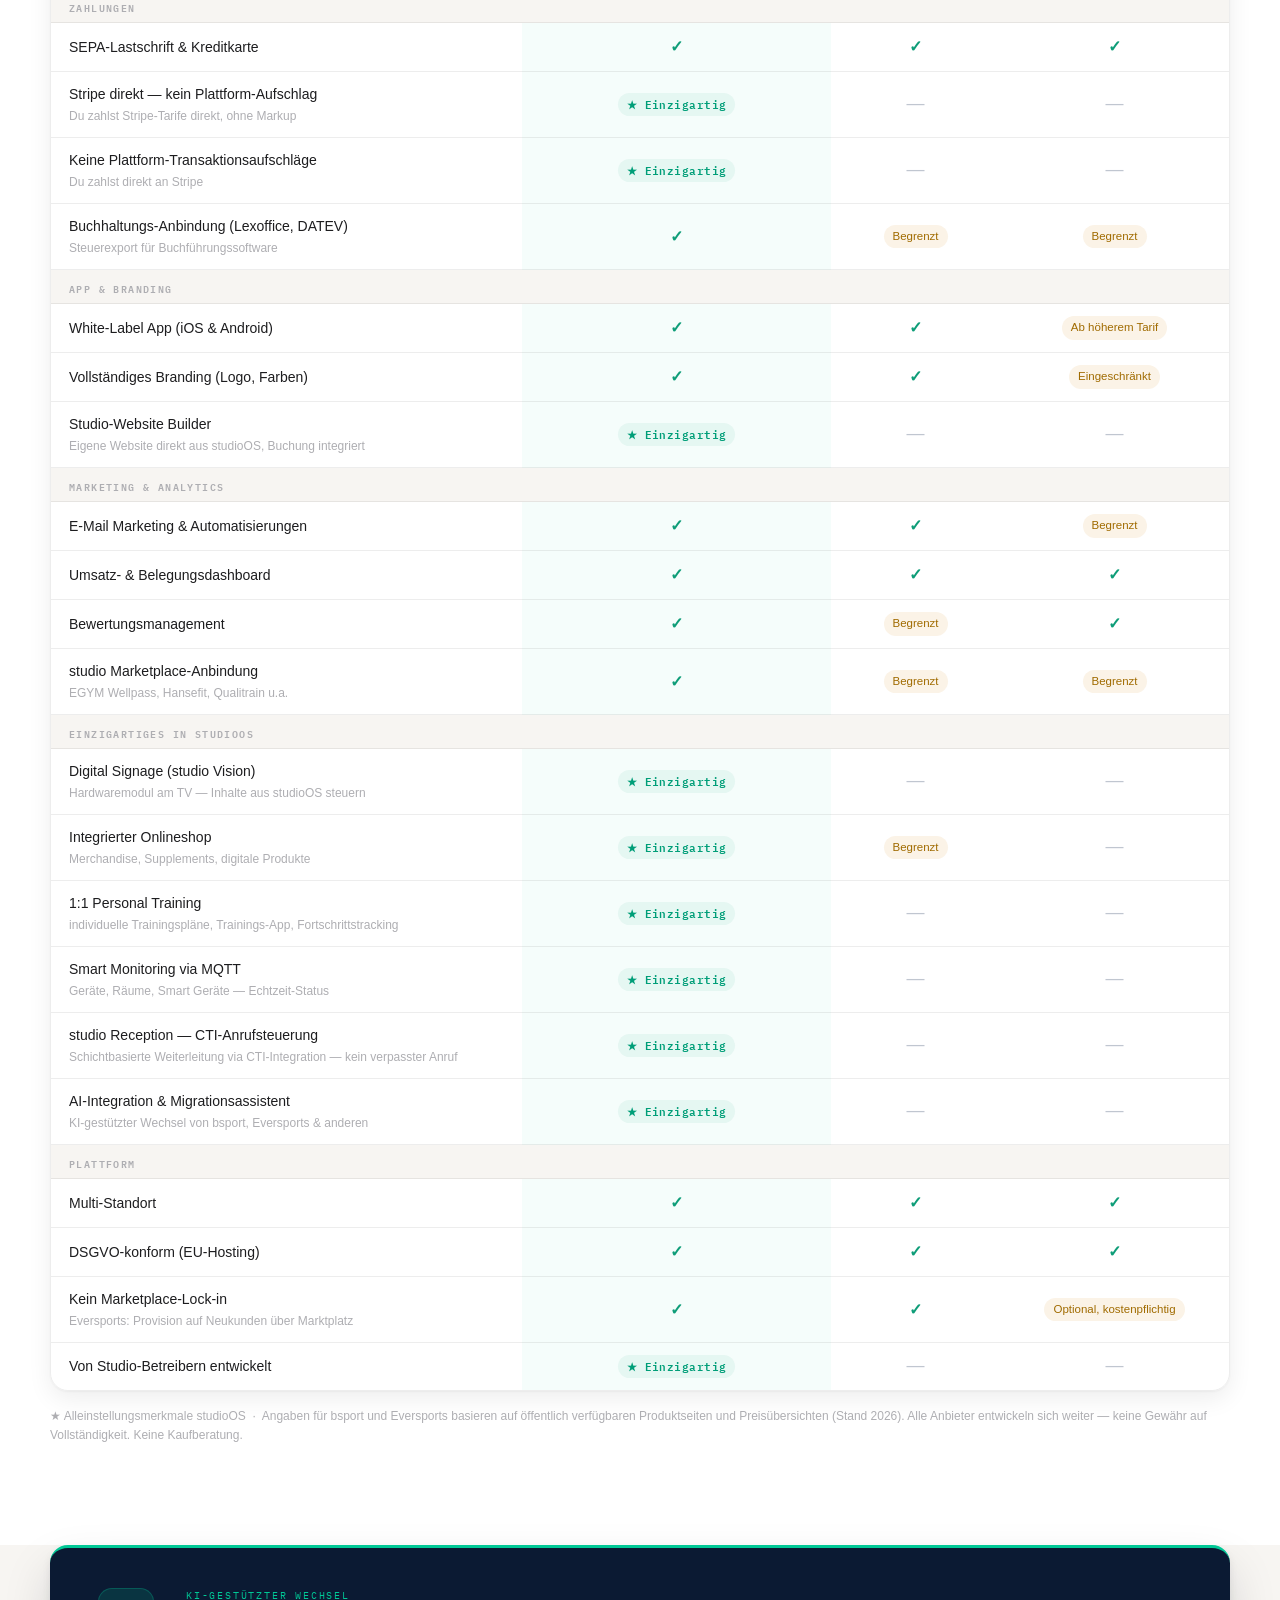
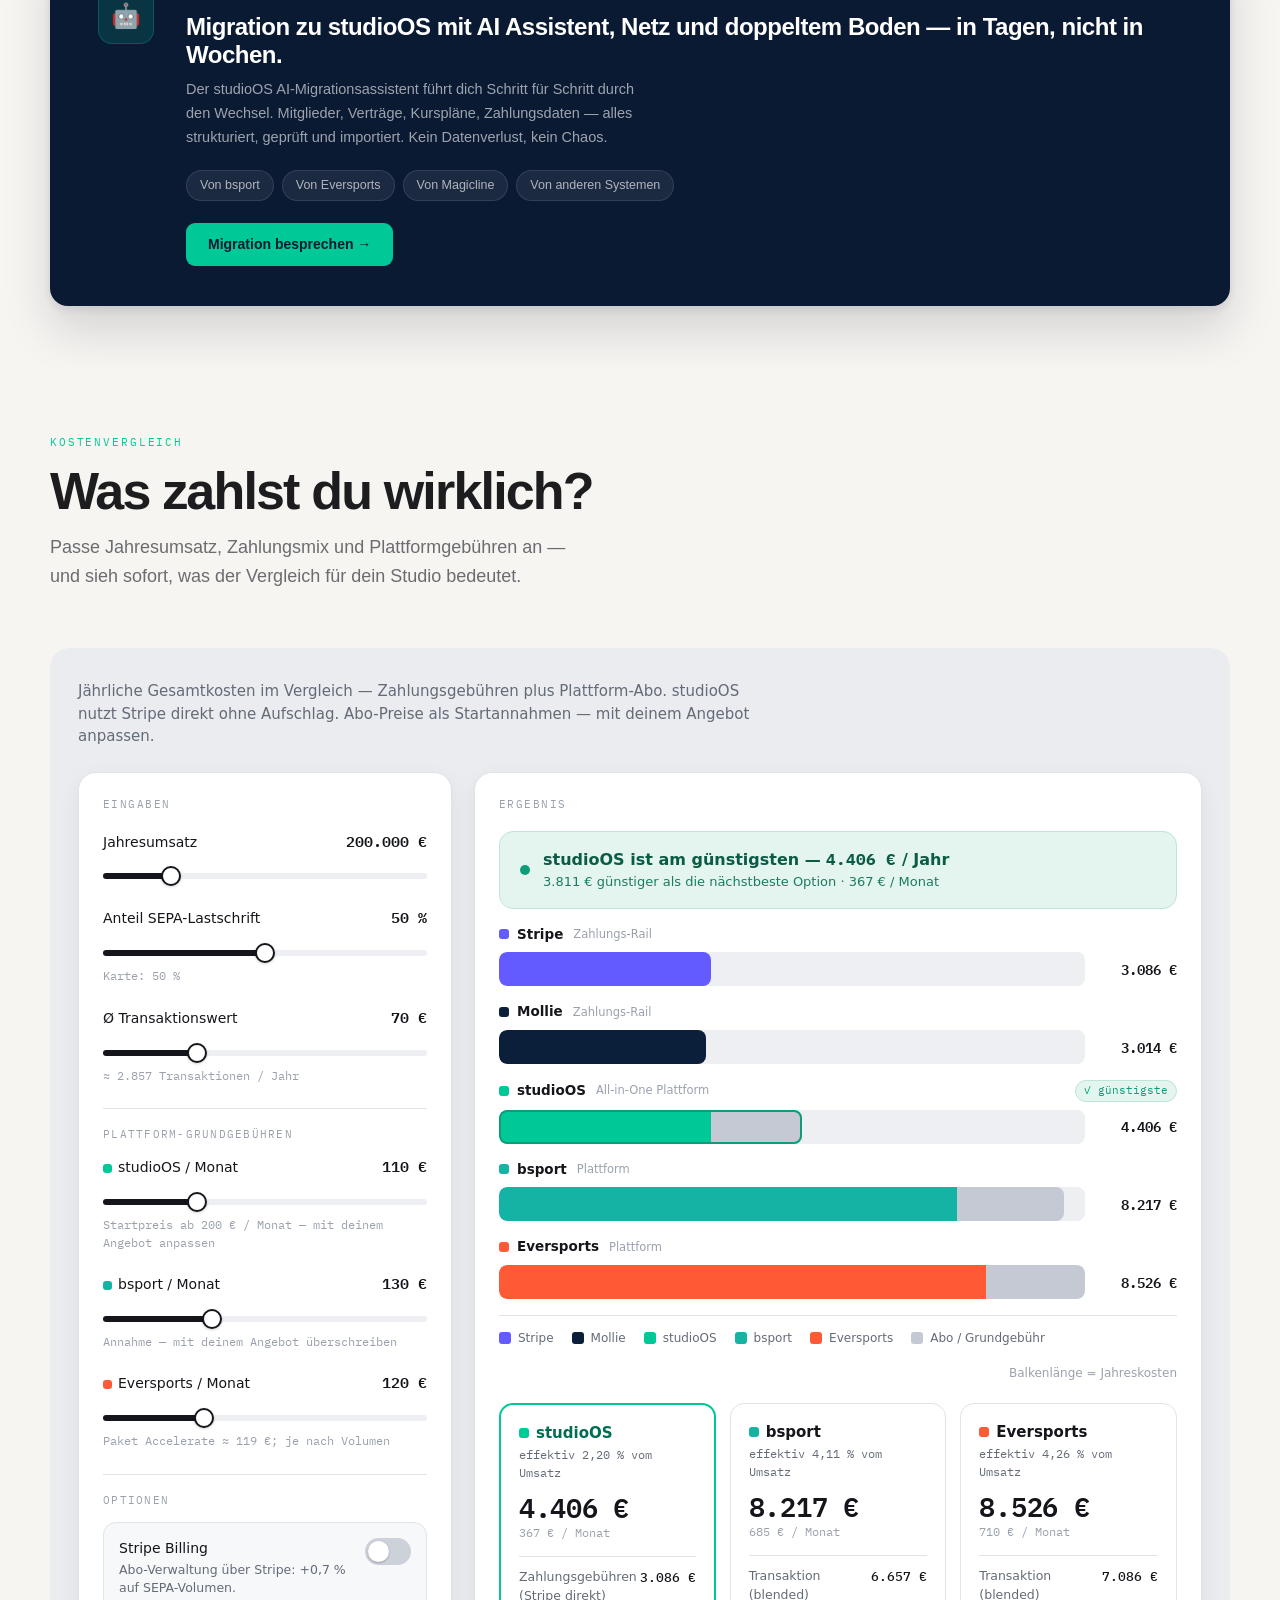
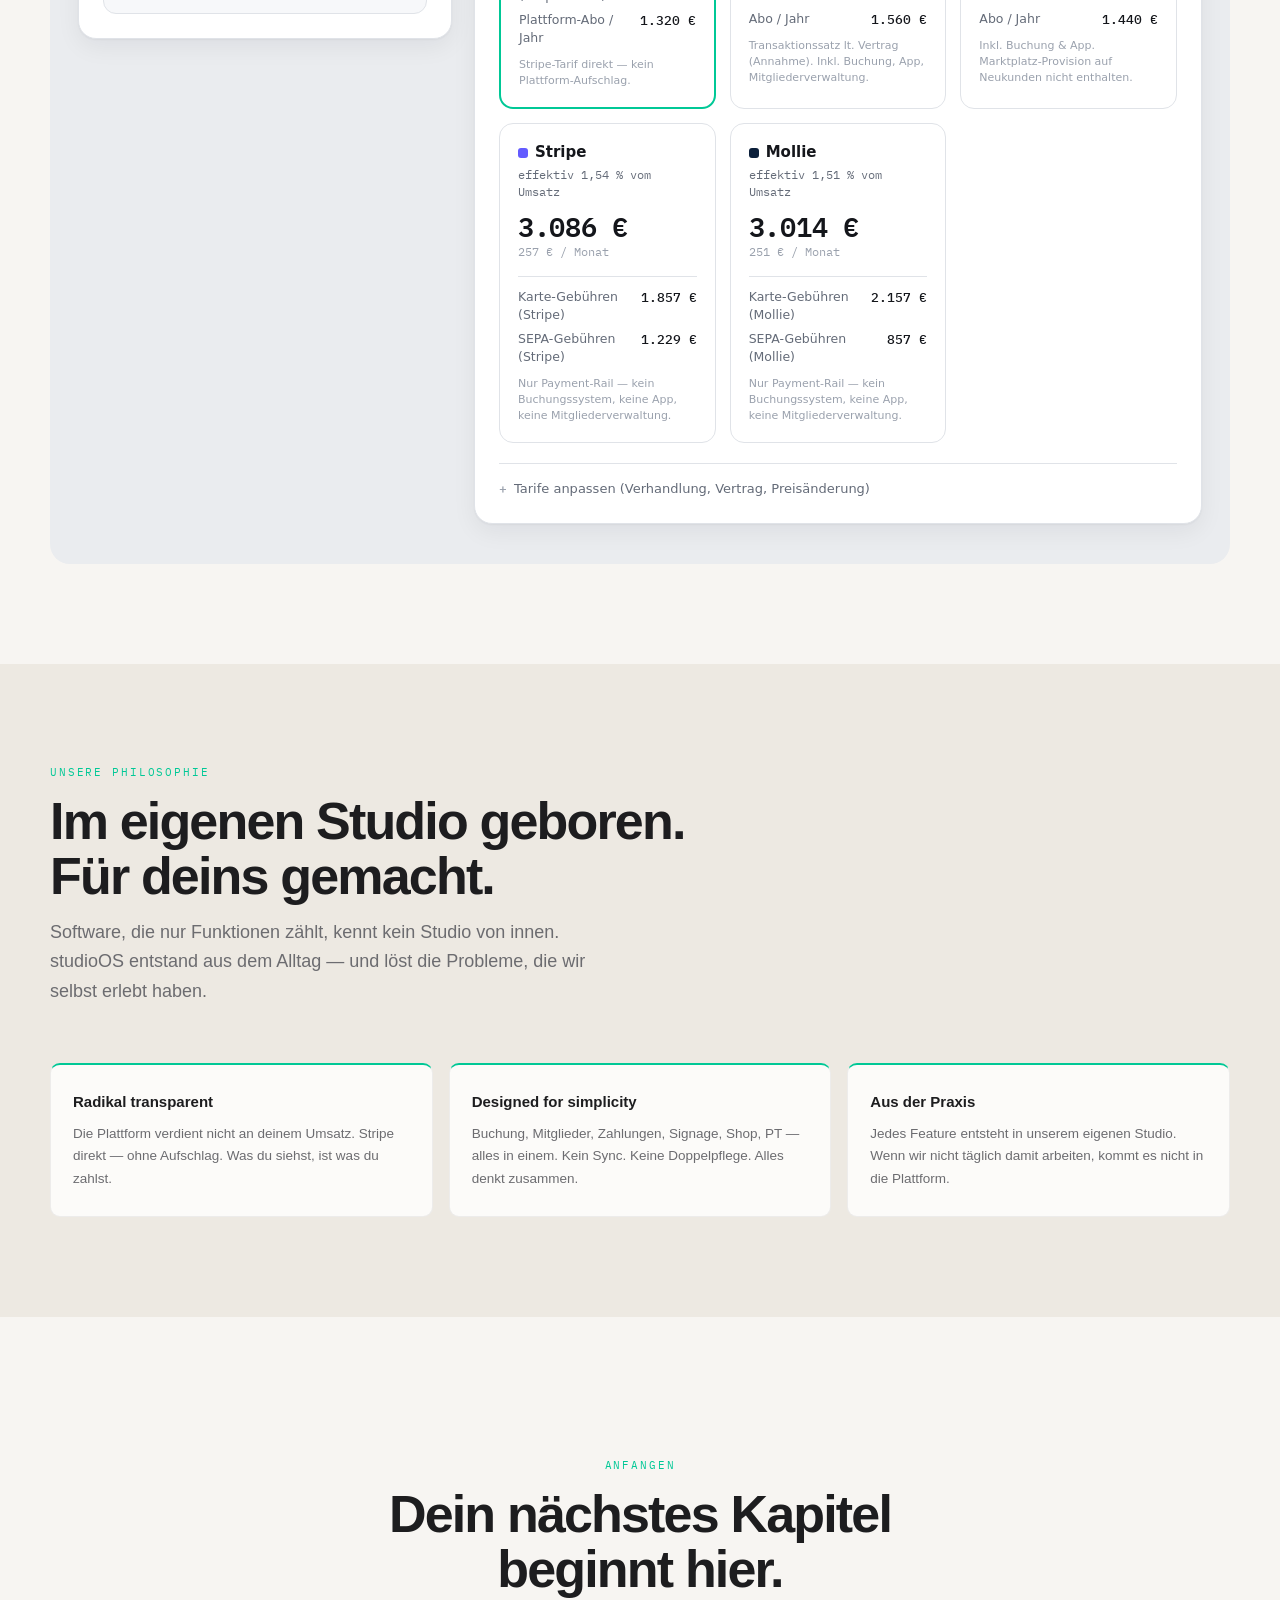
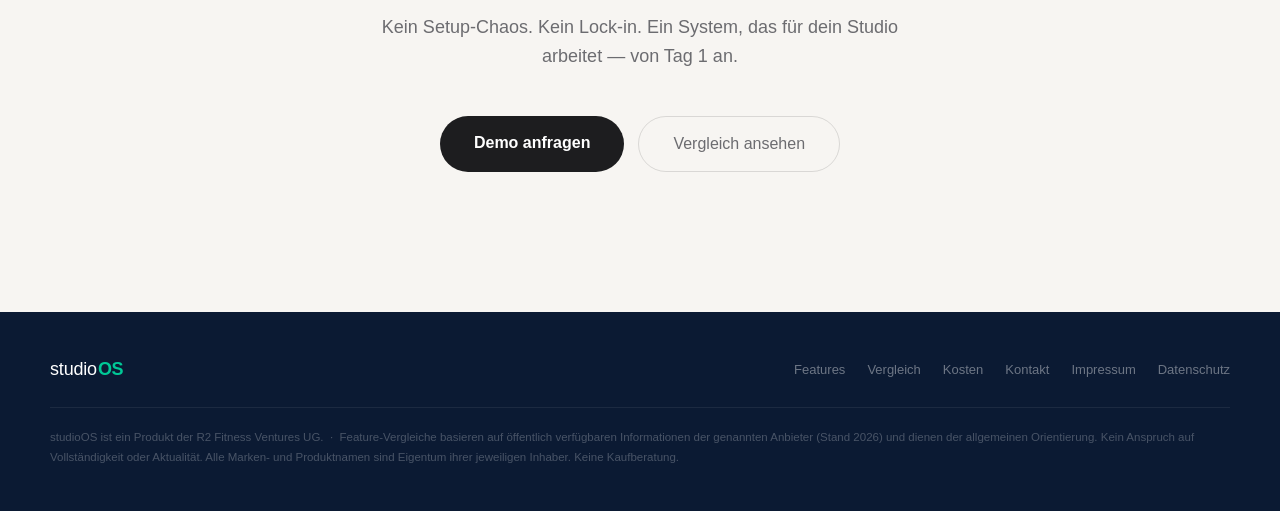
==== commit b5be2d2e: "Fix comparison table: Smart Monitoring via MQTT row text and footnote Co-Authored-By: Claude Sonnet " ====
--- a/index.html
+++ b/index.html
@@ -928,8 +928,8 @@
           </tr>
           <tr>
             <td>
-              studio 1:1 Personal Training
-              <span class="fn">Trainingspläne, PT-App, Fortschrittstracking</span>
+              1:1 Personal Training
+              <span class="fn">individuelle Trainingspläne, Trainings-App, Fortschrittstracking</span>
             </td>
             <td class="td-studio"><span class="unique">★ Einzigartig</span></td>
             <td class="td-comp"><span class="no">—</span></td>
@@ -937,8 +937,8 @@
           </tr>
           <tr>
             <td>
-              studio Space Monitoring via MQTT
-              <span class="fn">Geräte, Räume, Smart Gym — Echtzeit-Status</span>
+              Smart Monitoring via MQTT
+              <span class="fn">Geräte, Räume, Smart Geräte — Echtzeit-Status</span>
             </td>
             <td class="td-studio"><span class="unique">★ Einzigartig</span></td>
             <td class="td-comp"><span class="no">—</span></td>
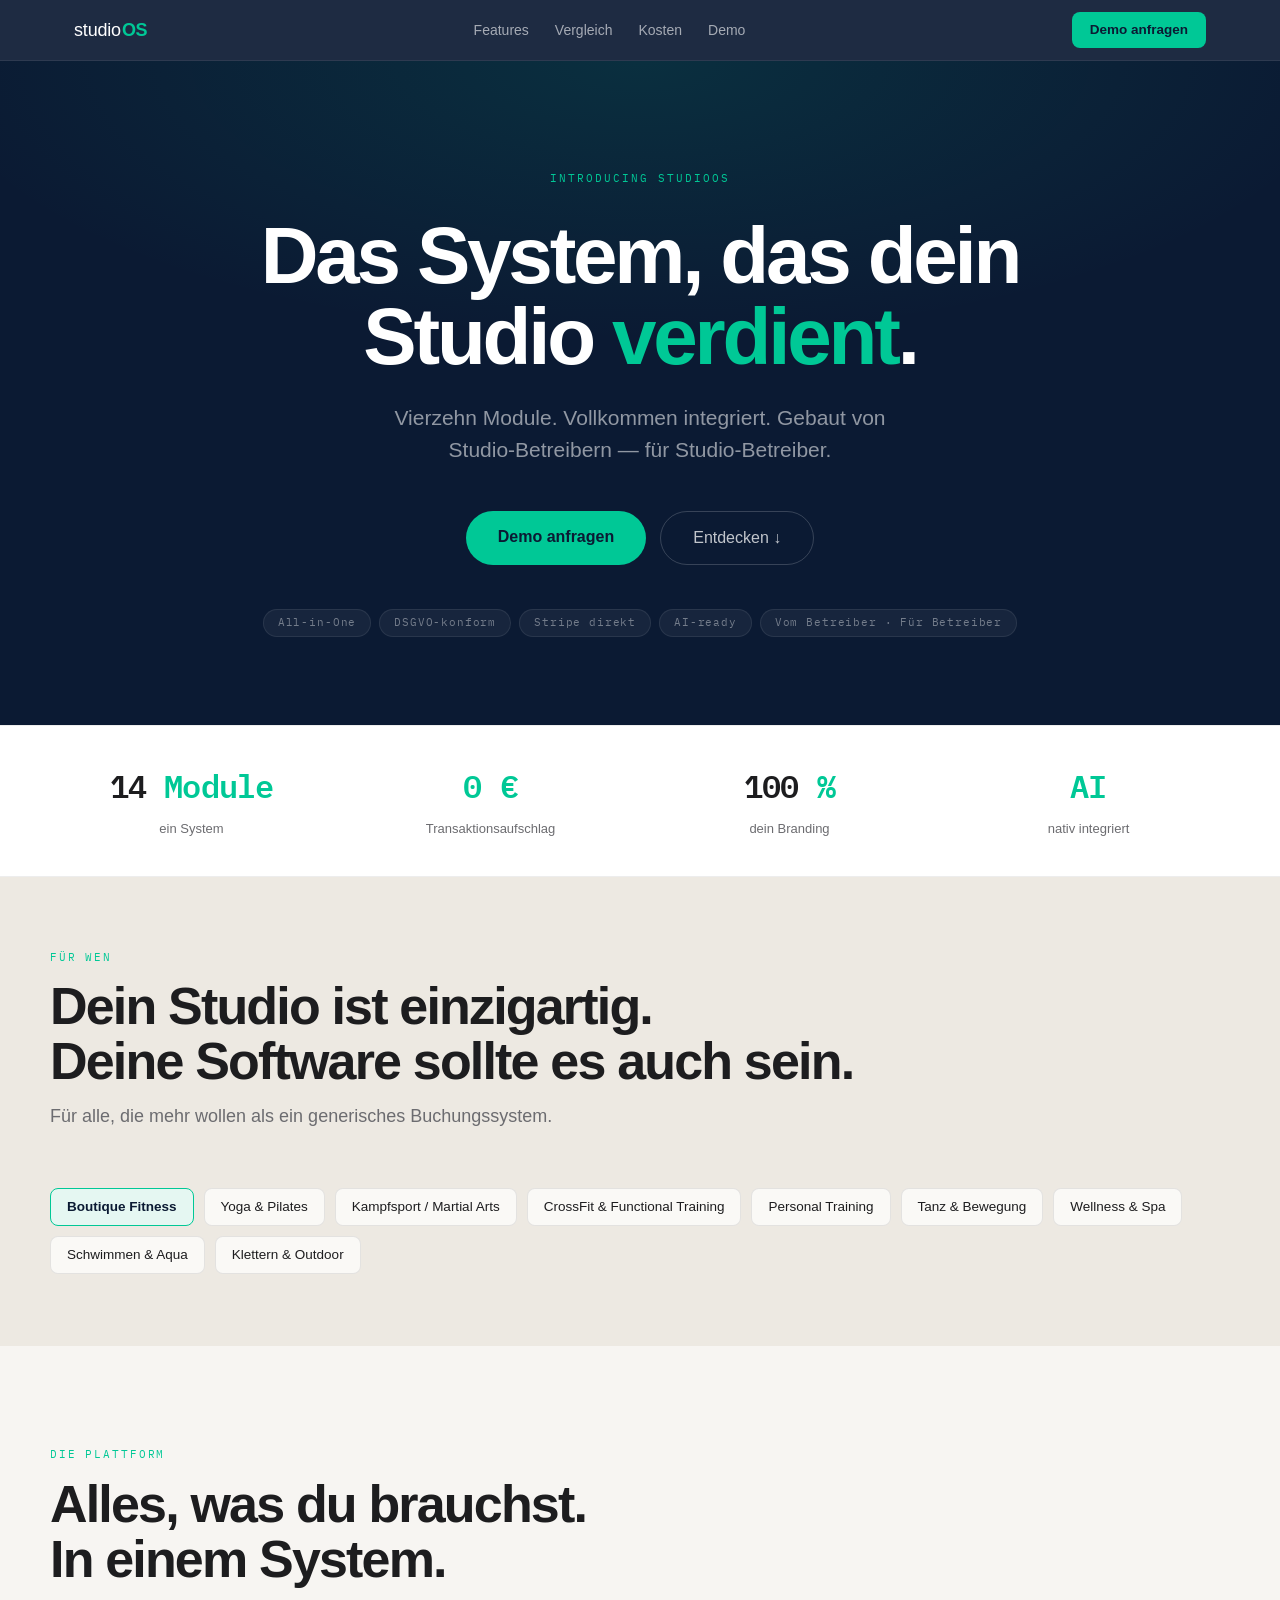
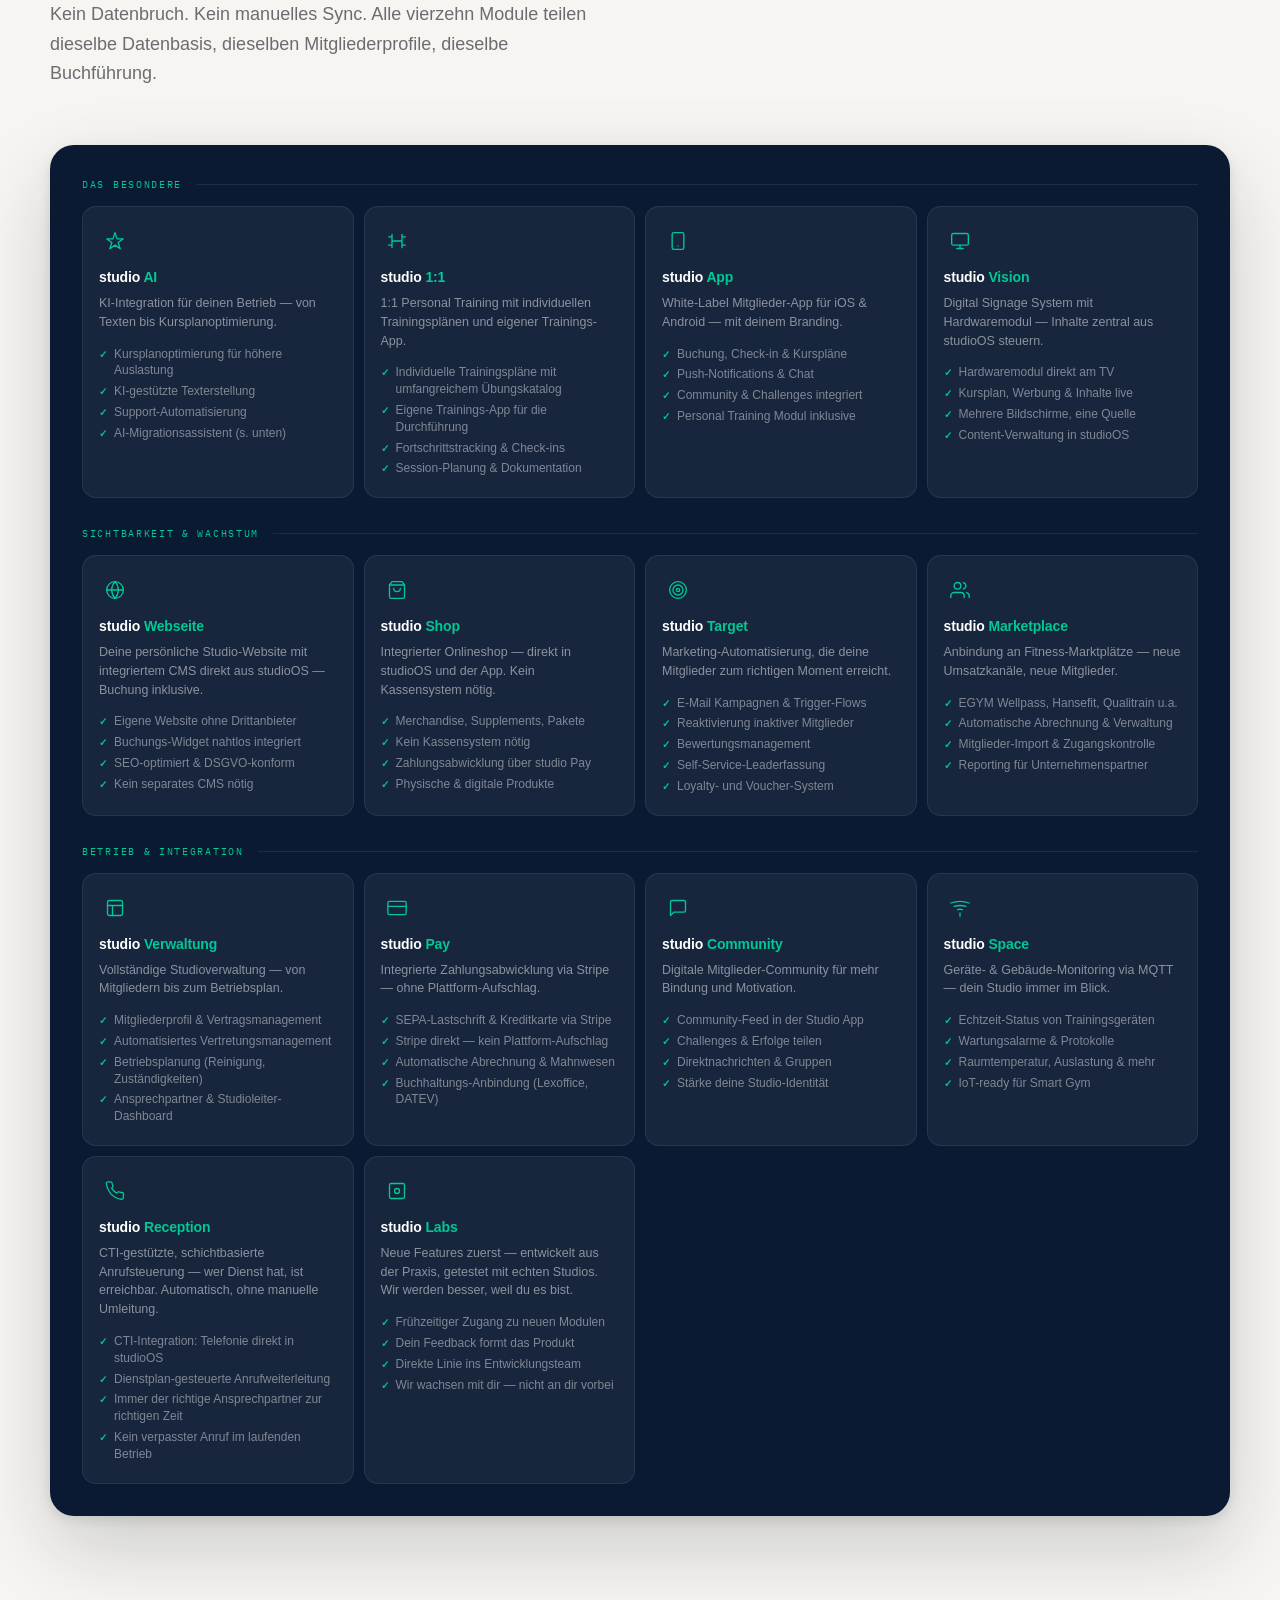
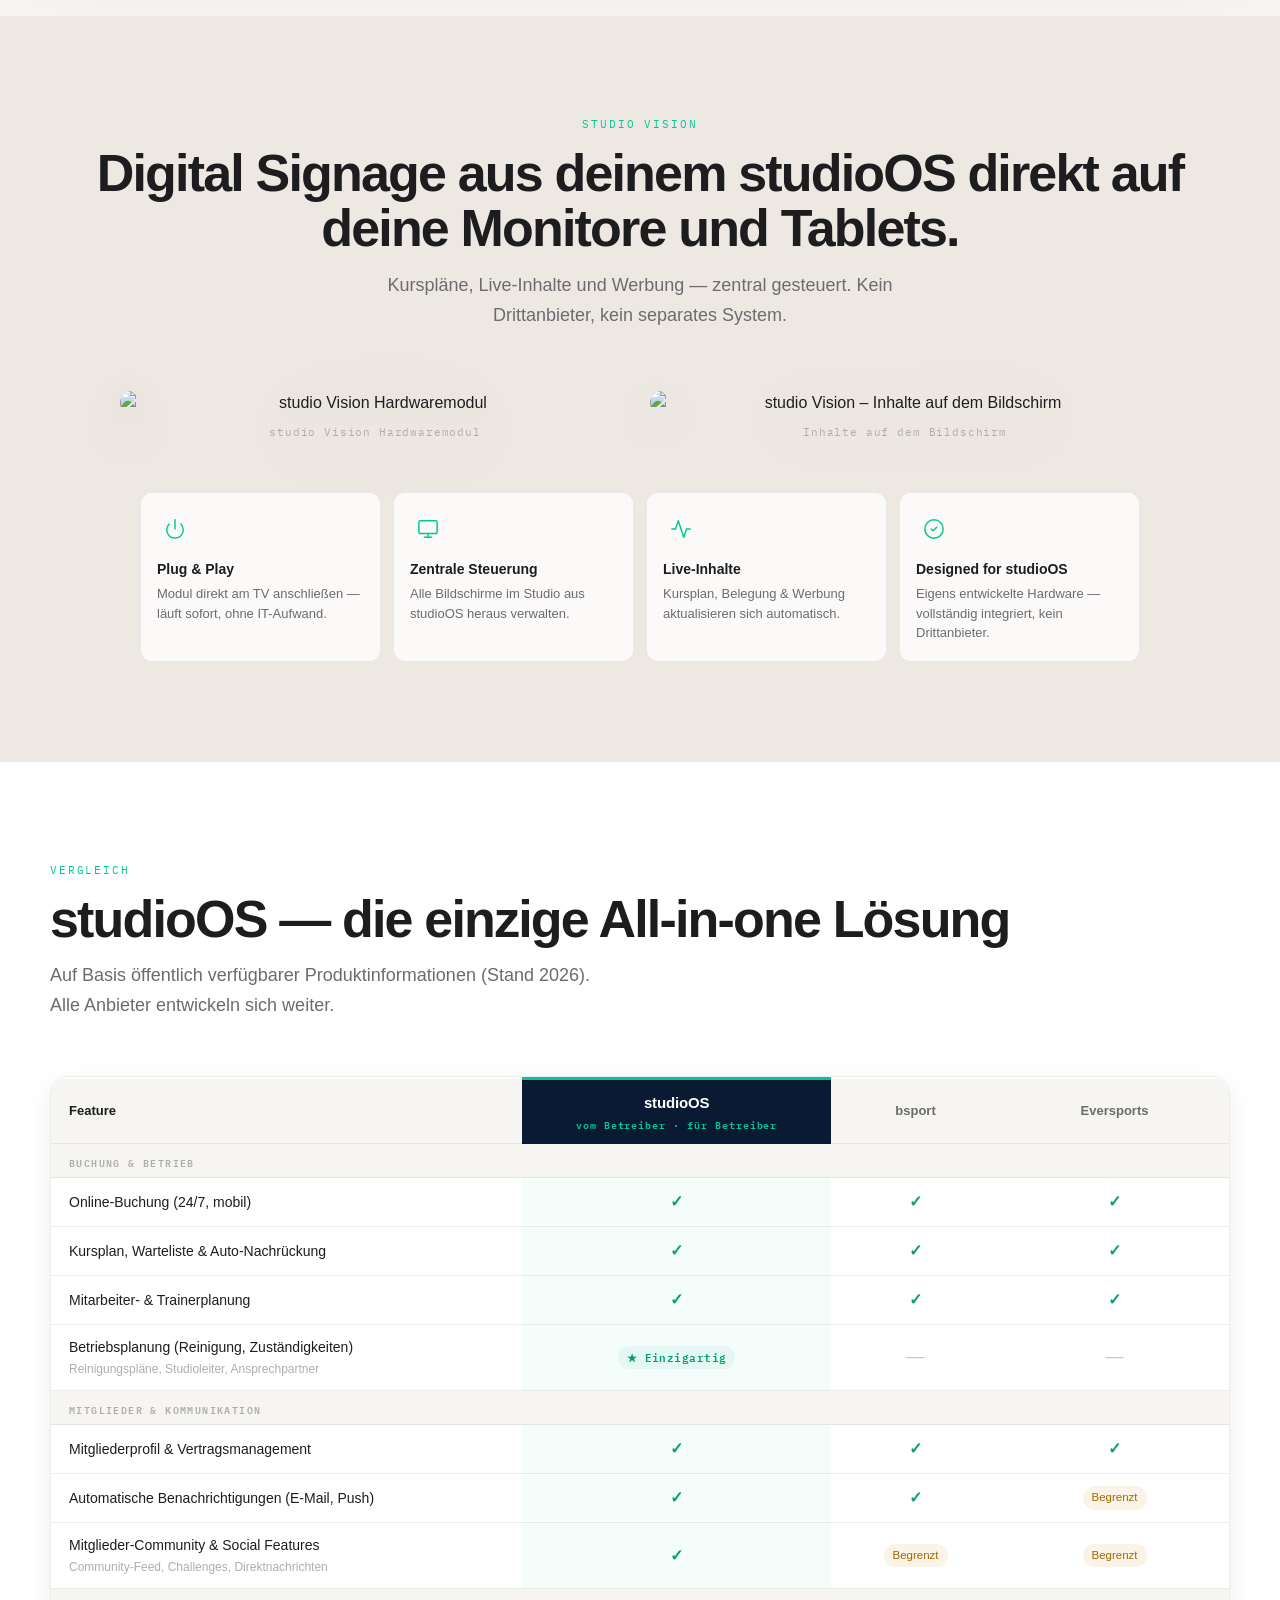
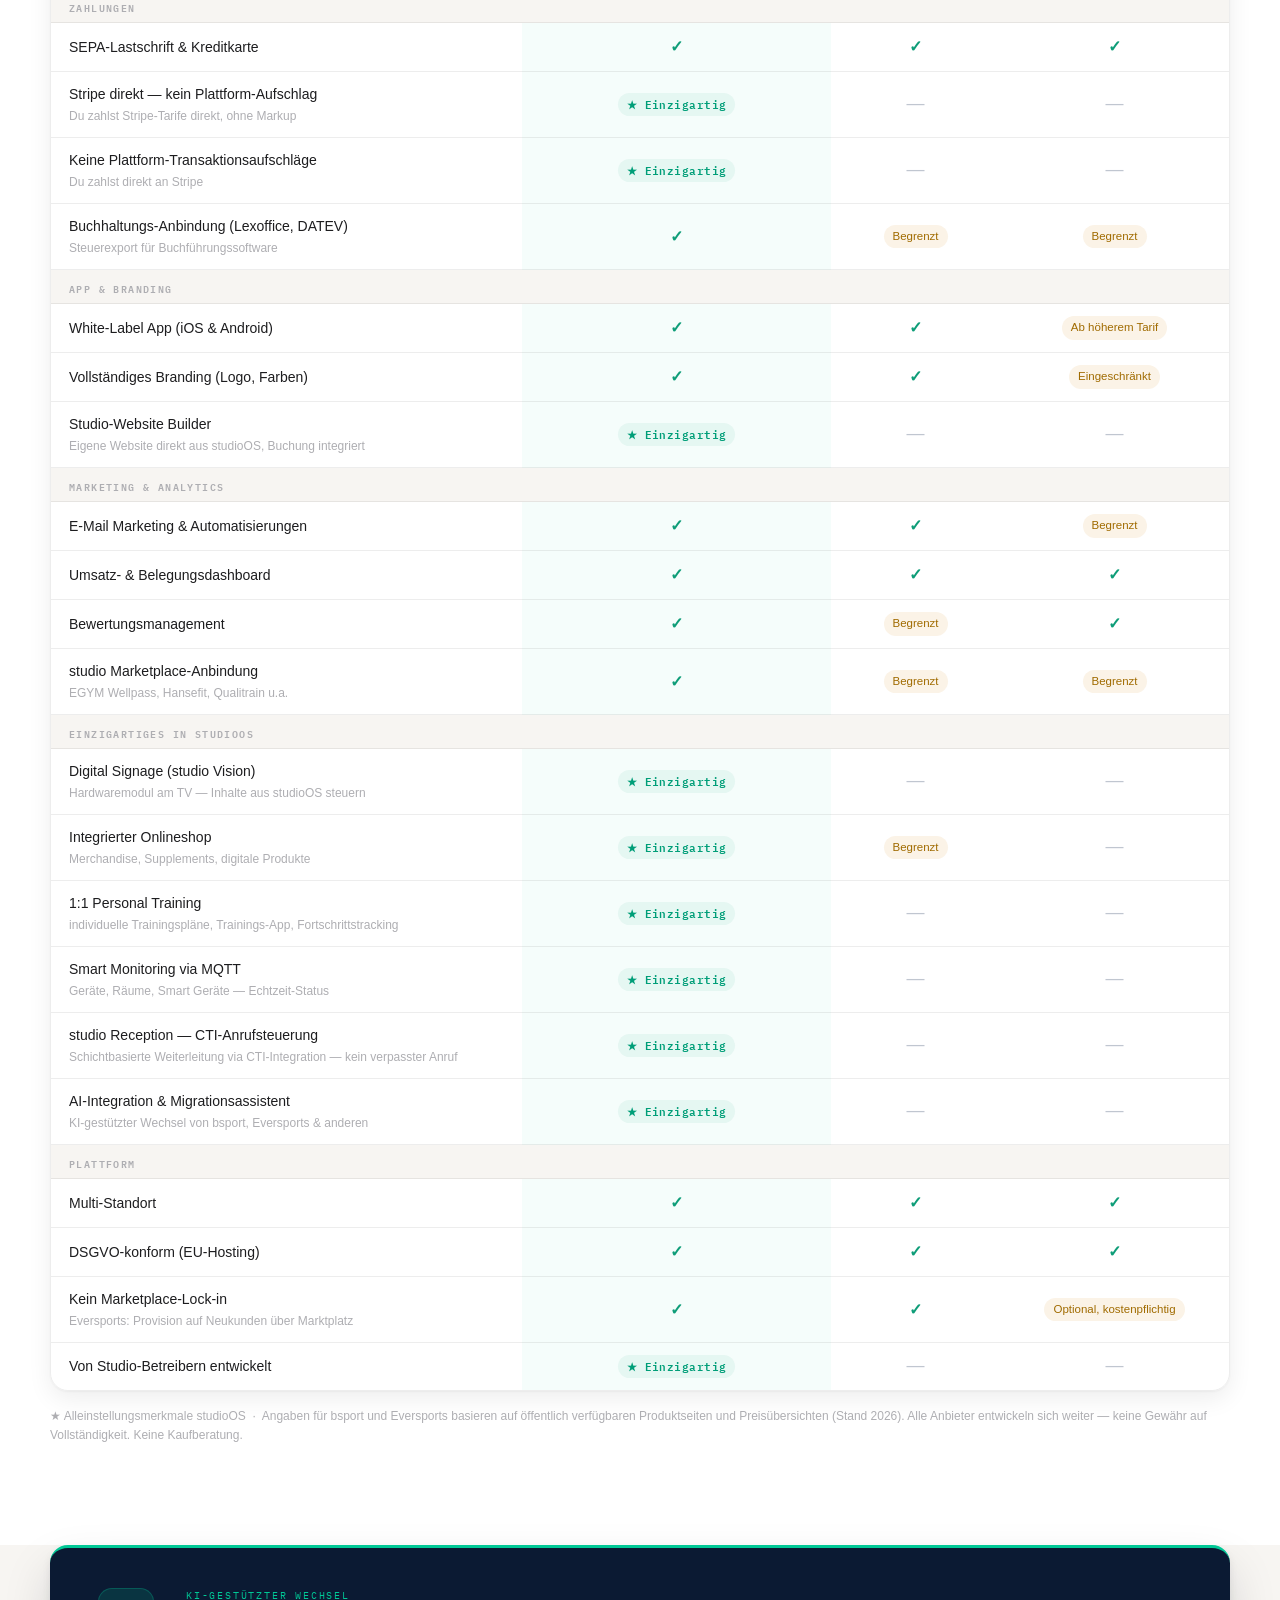
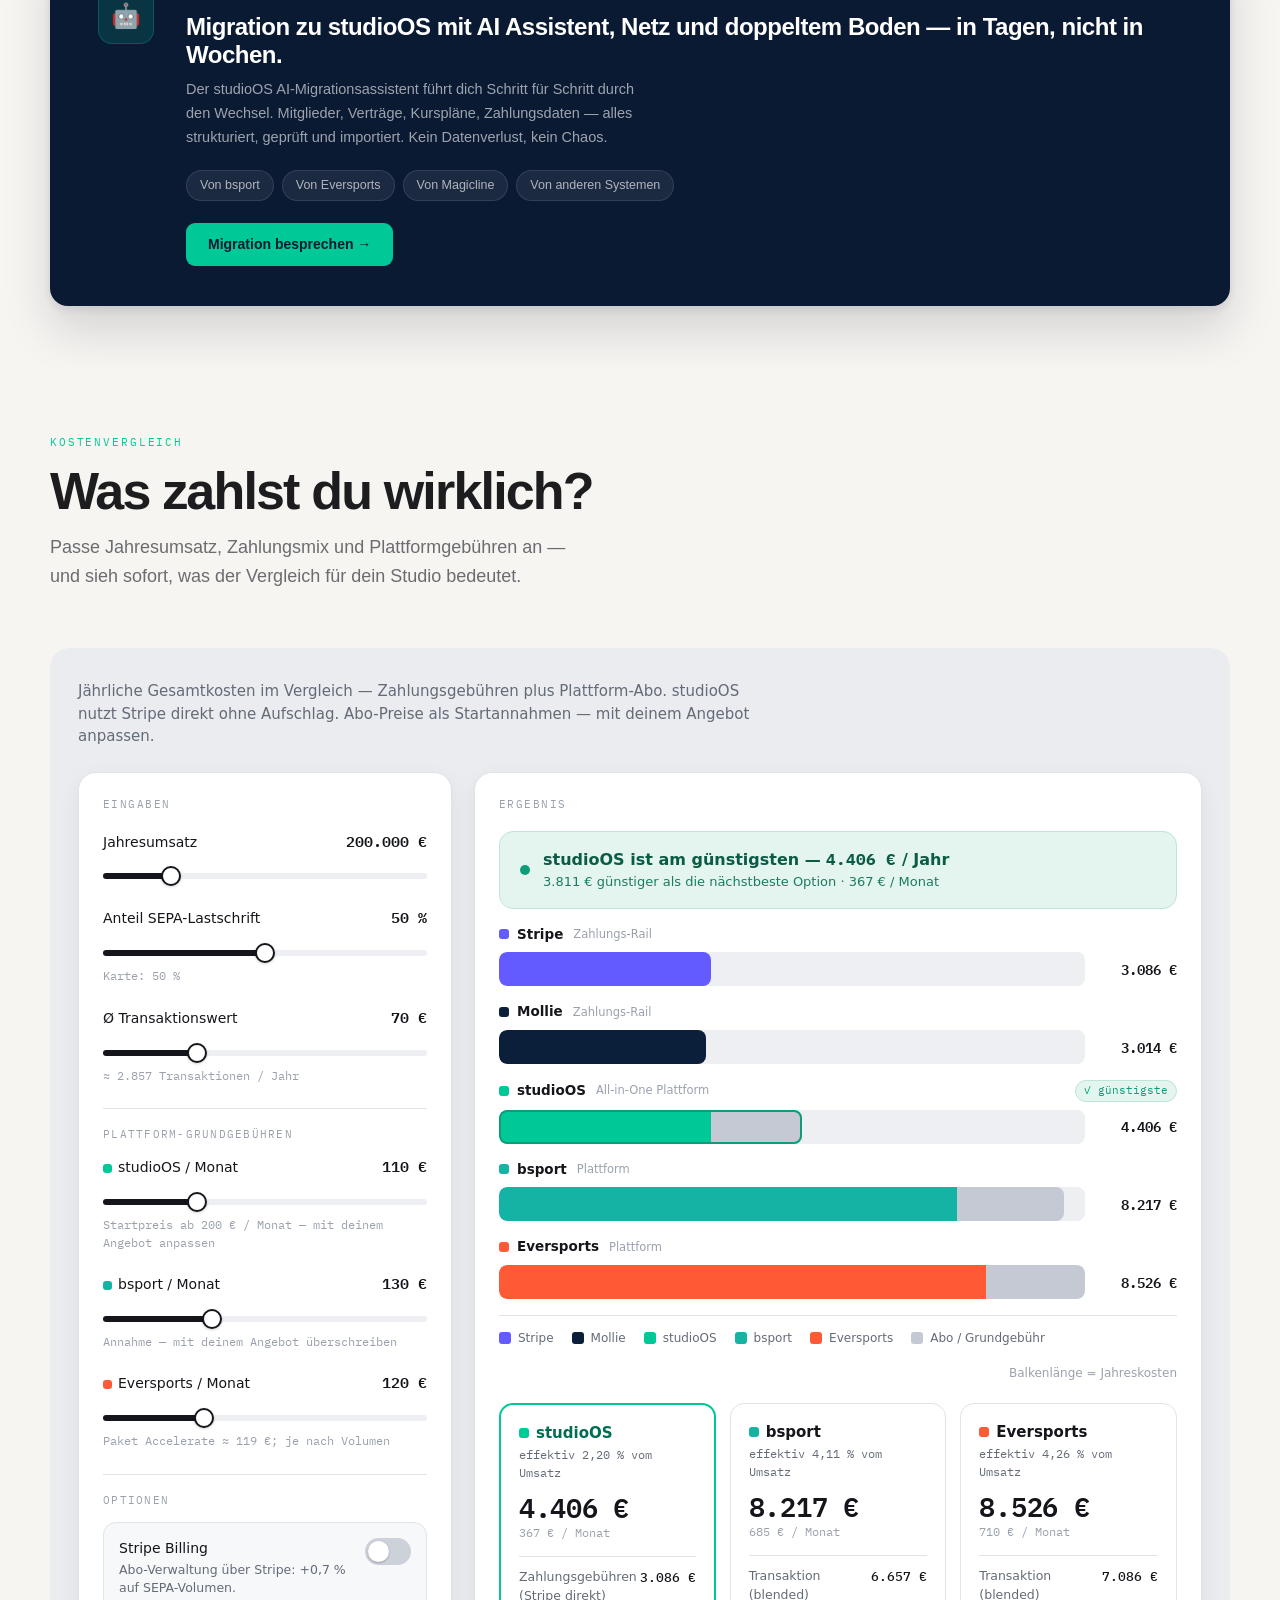
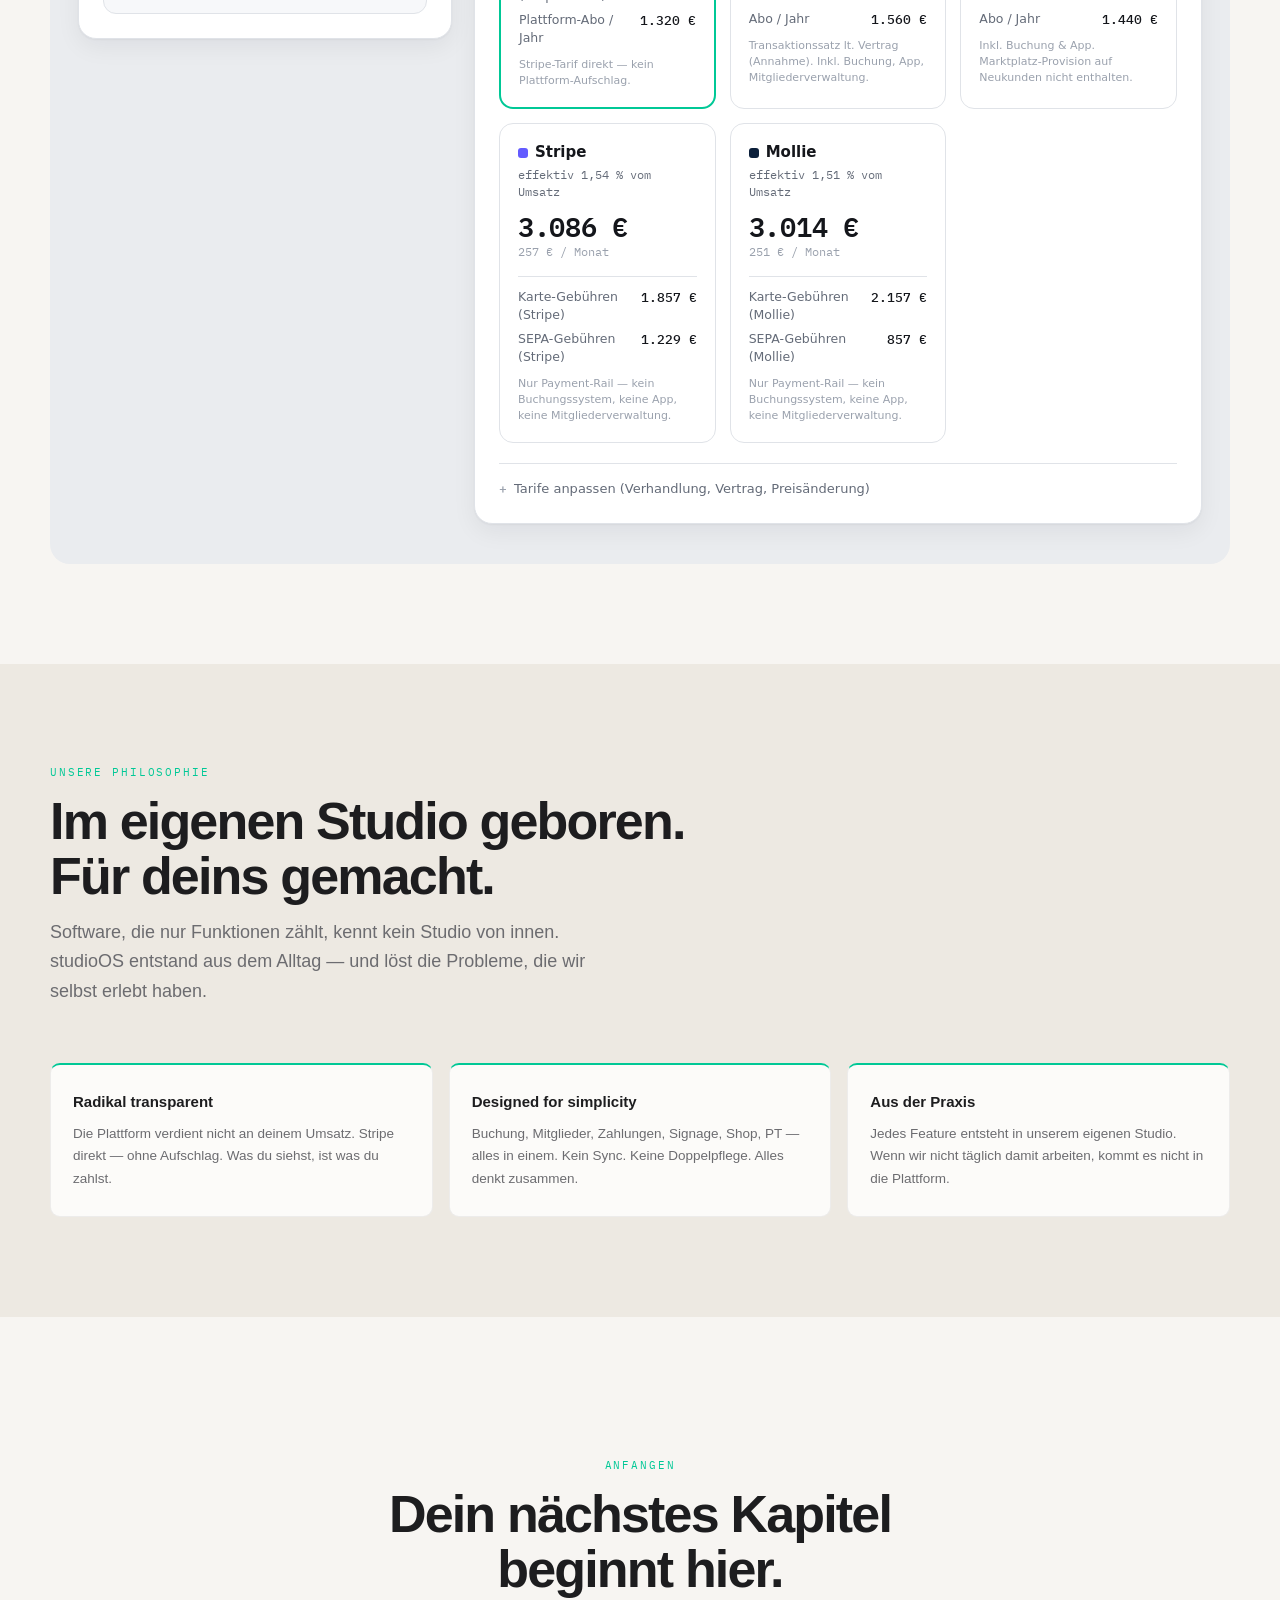
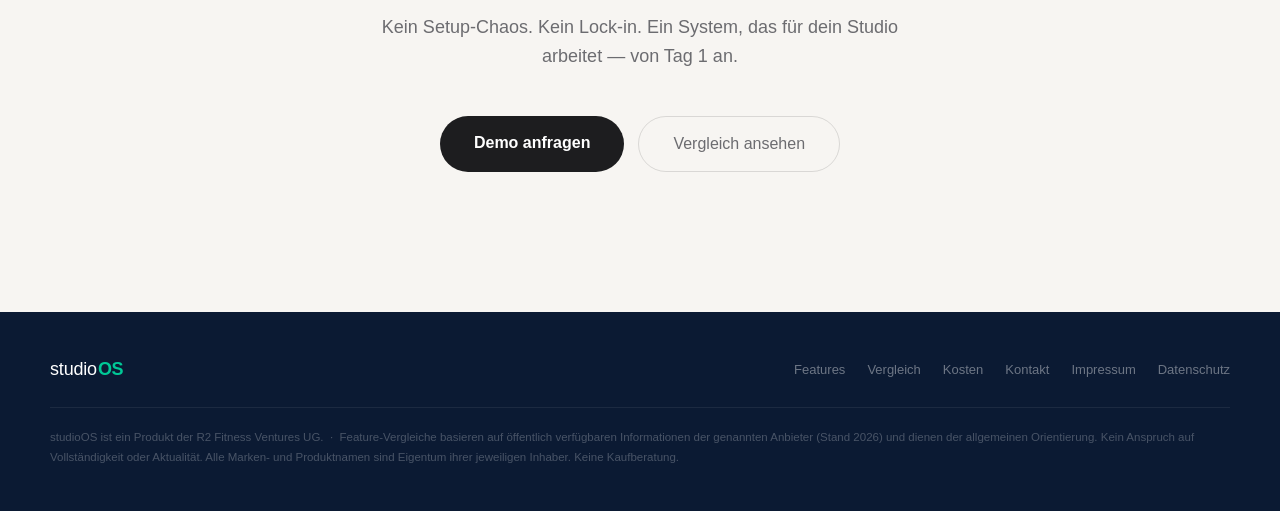
==== commit 98eb7290: "Update module count from 12 to 14 (Reception + Labs added) Co-Authored-By: Claude Sonnet 4.6 <norepl" ====
--- a/index.html
+++ b/index.html
@@ -438,7 +438,7 @@
   <div class="hero-inner">
     <span class="eyebrow">Introducing studioOS</span>
     <h1>Das System, das dein<br>Studio <em>verdient</em>.</h1>
-    <p class="hero-sub">Zwölf Module. Vollkommen integriert. Gebaut von Studio-Betreibern — für Studio-Betreiber.</p>
+    <p class="hero-sub">Vierzehn Module. Vollkommen integriert. Gebaut von Studio-Betreibern — für Studio-Betreiber.</p>
     <div class="hero-actions">
       <a class="btn-primary" href="mailto:studioos.support@gmail.com">Demo anfragen</a>
       <a class="btn-ghost" href="#features">Entdecken ↓</a>
@@ -457,7 +457,7 @@
 <div class="stats-bar">
   <div class="stats-inner">
     <div>
-      <span class="stat-num">12<span> Module</span></span>
+      <span class="stat-num">14<span> Module</span></span>
       <span class="stat-label">ein System</span>
     </div>
     <div>
@@ -500,7 +500,7 @@
   <div class="section-inner">
     <span class="sec-label">Die Plattform</span>
     <h2 class="sec-h2">Alles, was du brauchst.<br>In einem System.</h2>
-    <p class="sec-sub">Kein Datenbruch. Kein manuelles Sync. Alle zwölf Module teilen dieselbe Datenbasis, dieselben Mitgliederprofile, dieselbe Buchführung.</p>
+    <p class="sec-sub">Kein Datenbruch. Kein manuelles Sync. Alle vierzehn Module teilen dieselbe Datenbasis, dieselben Mitgliederprofile, dieselbe Buchführung.</p>
     <div class="platform-shell">
 
       <div class="platform-group">
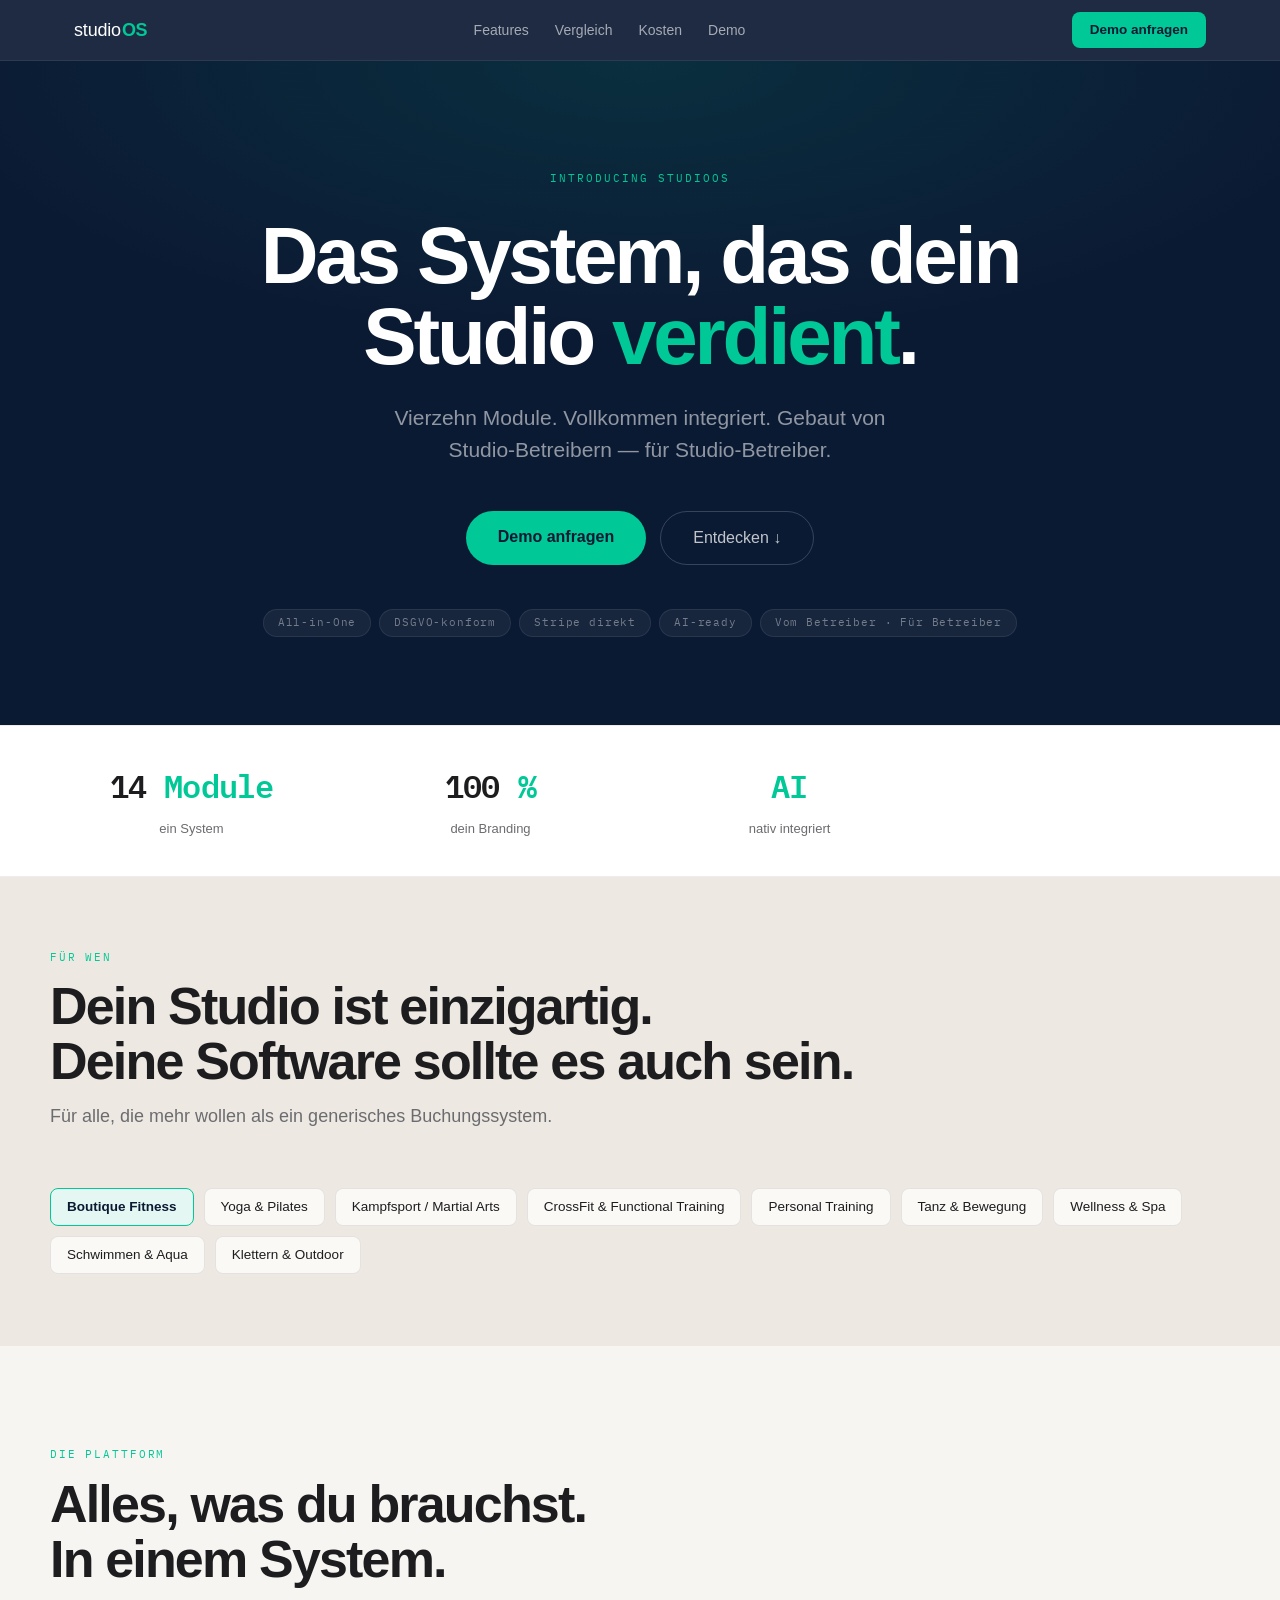
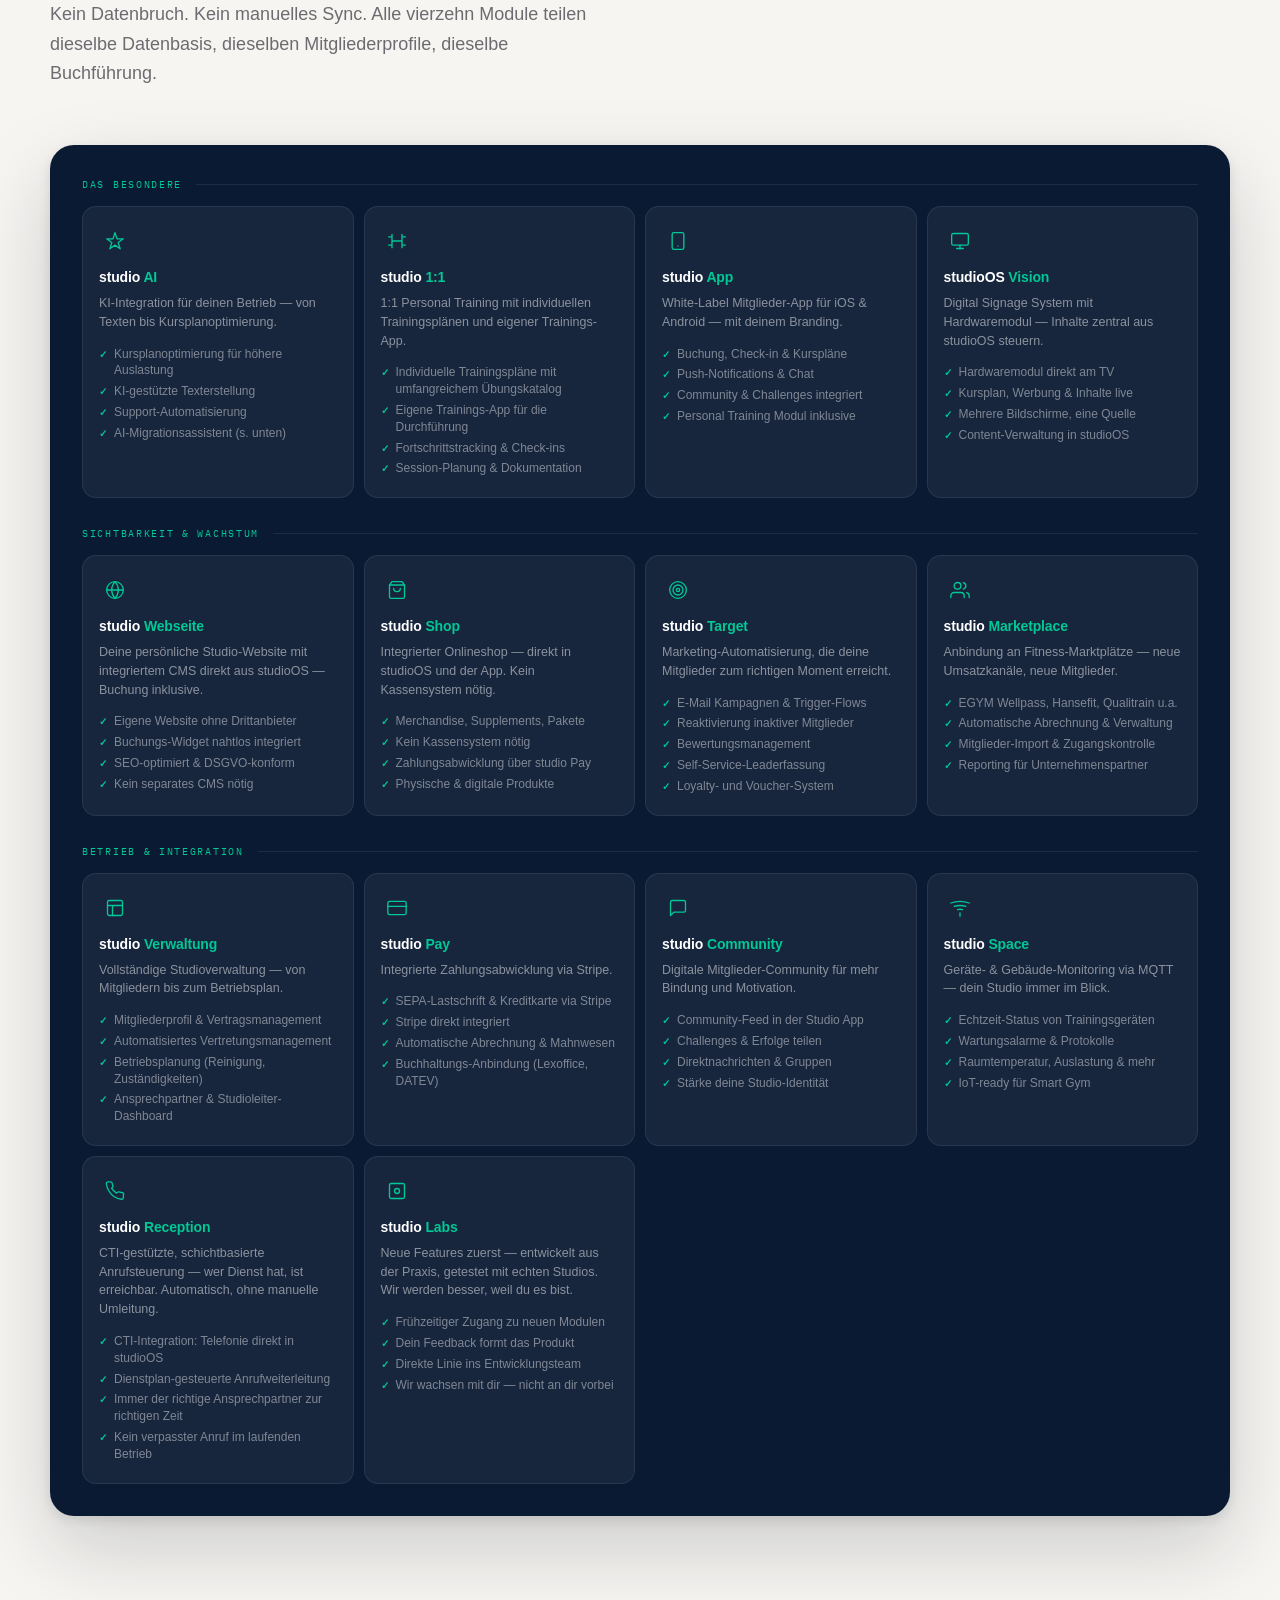
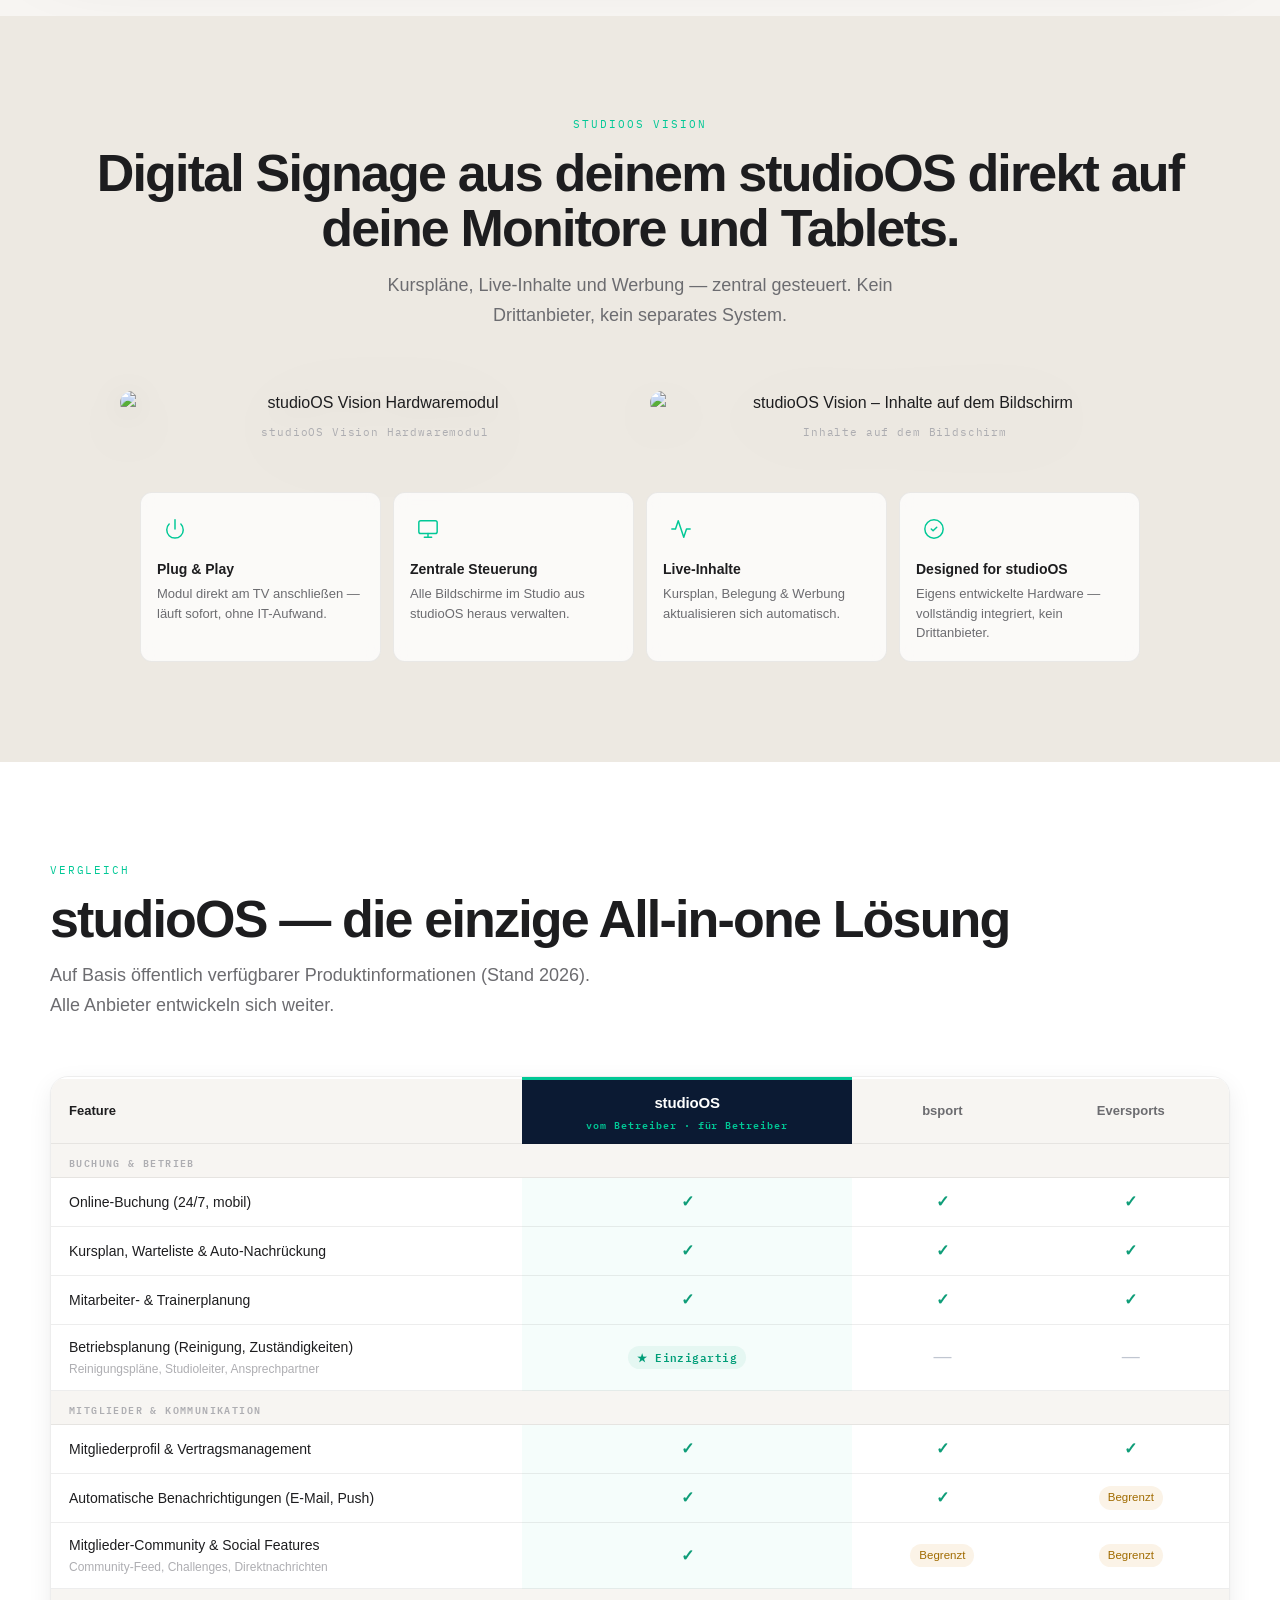
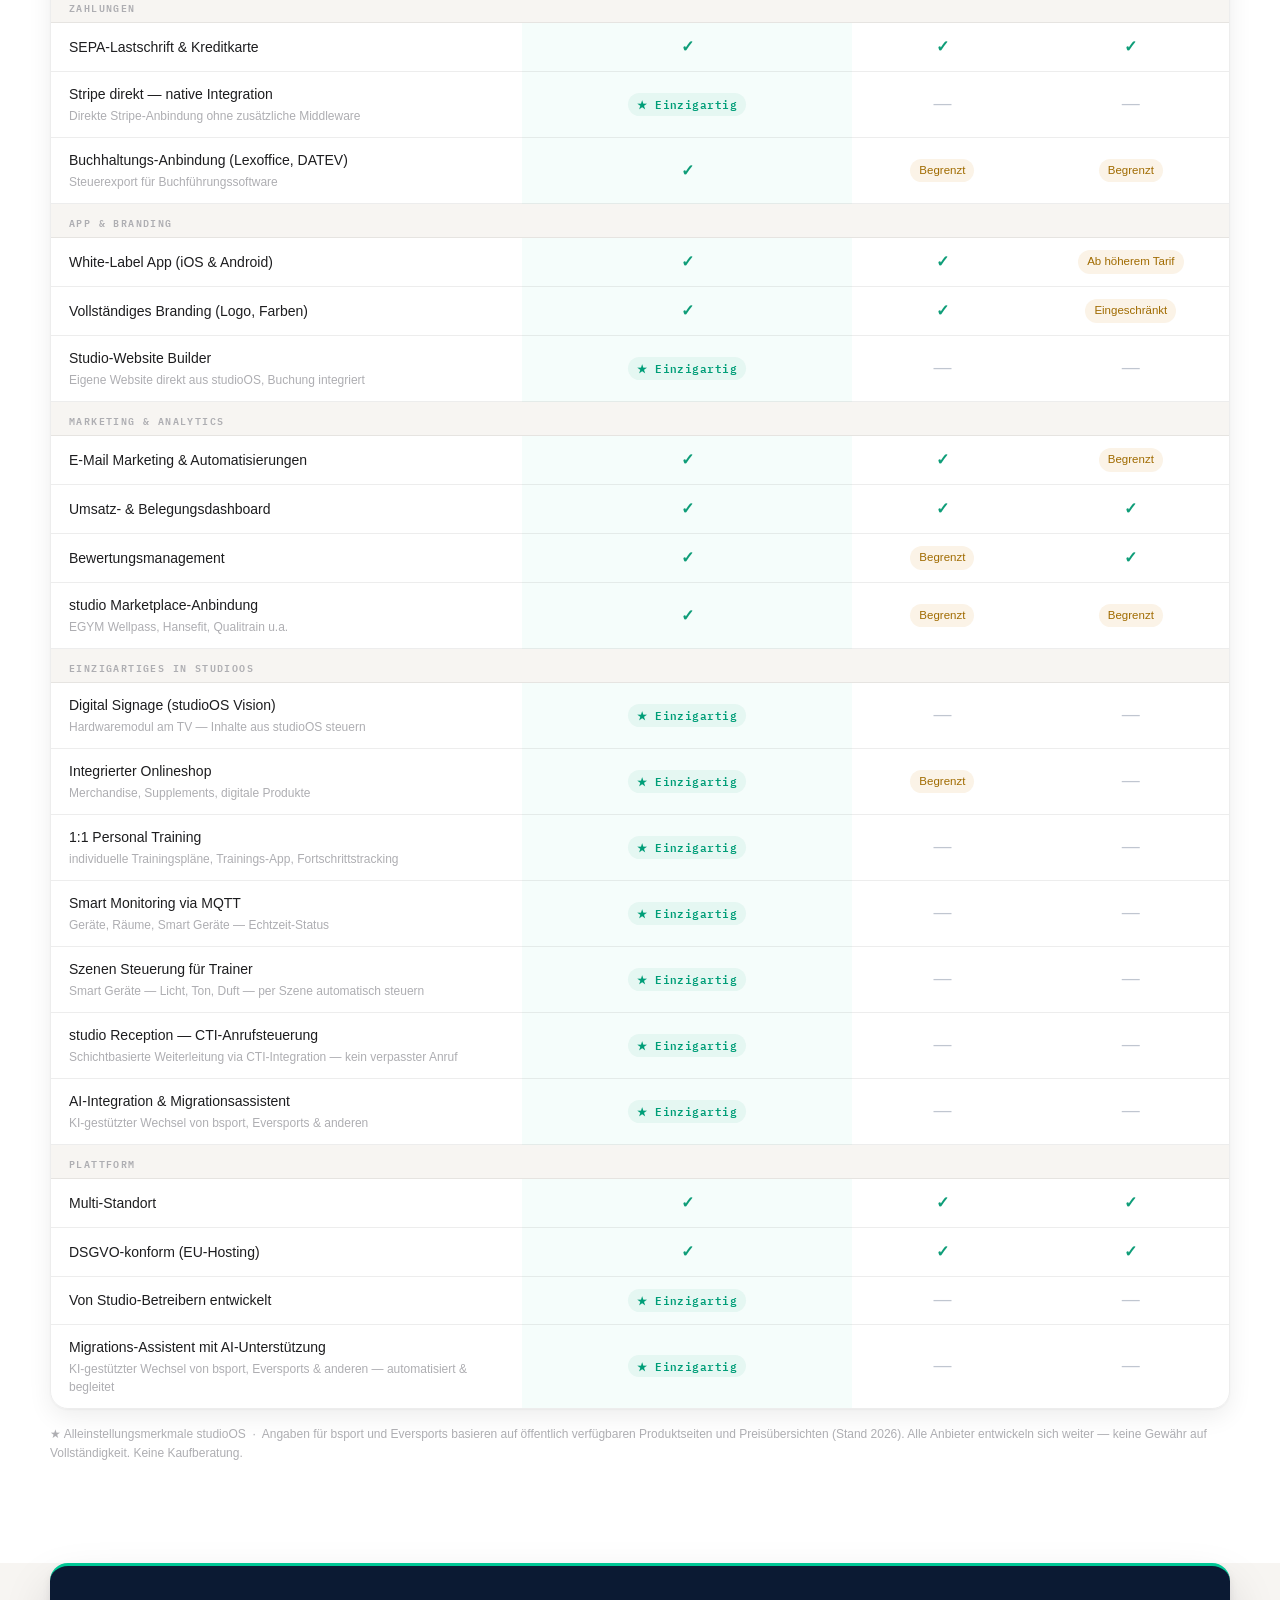
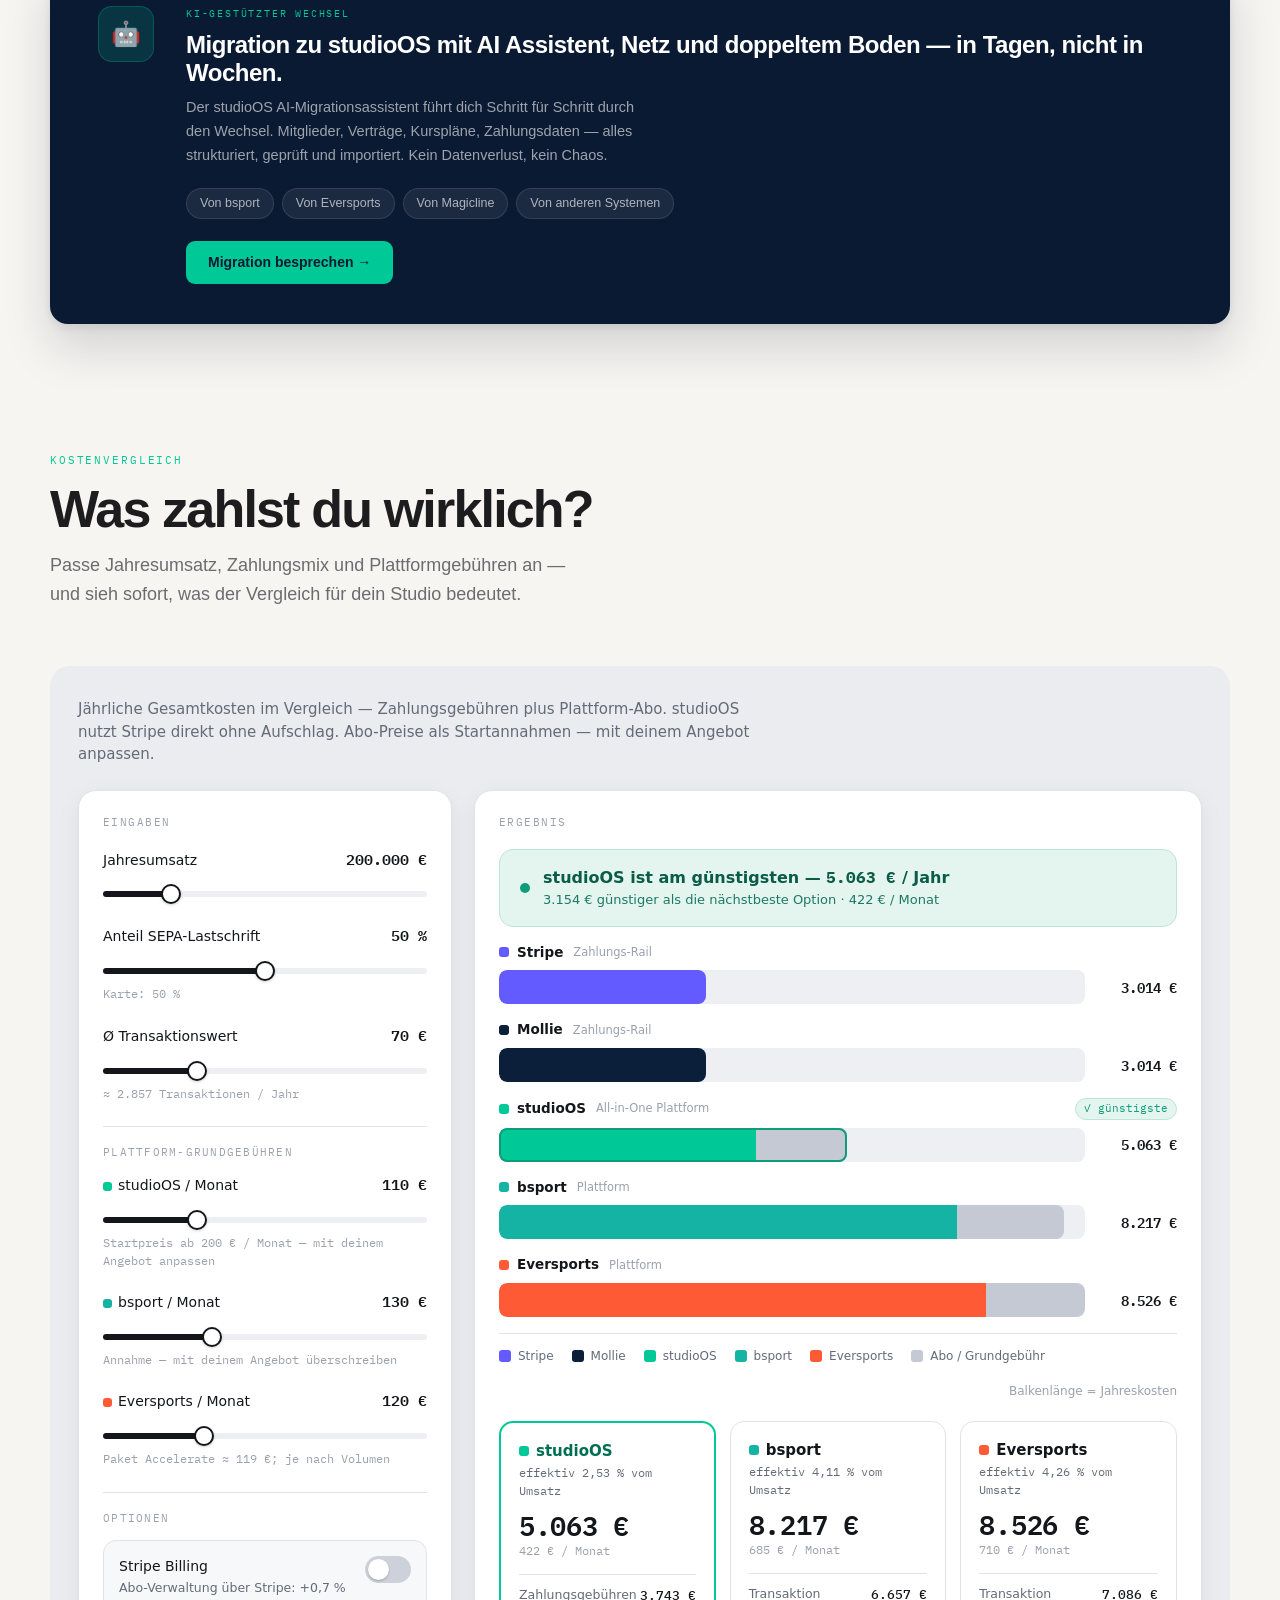
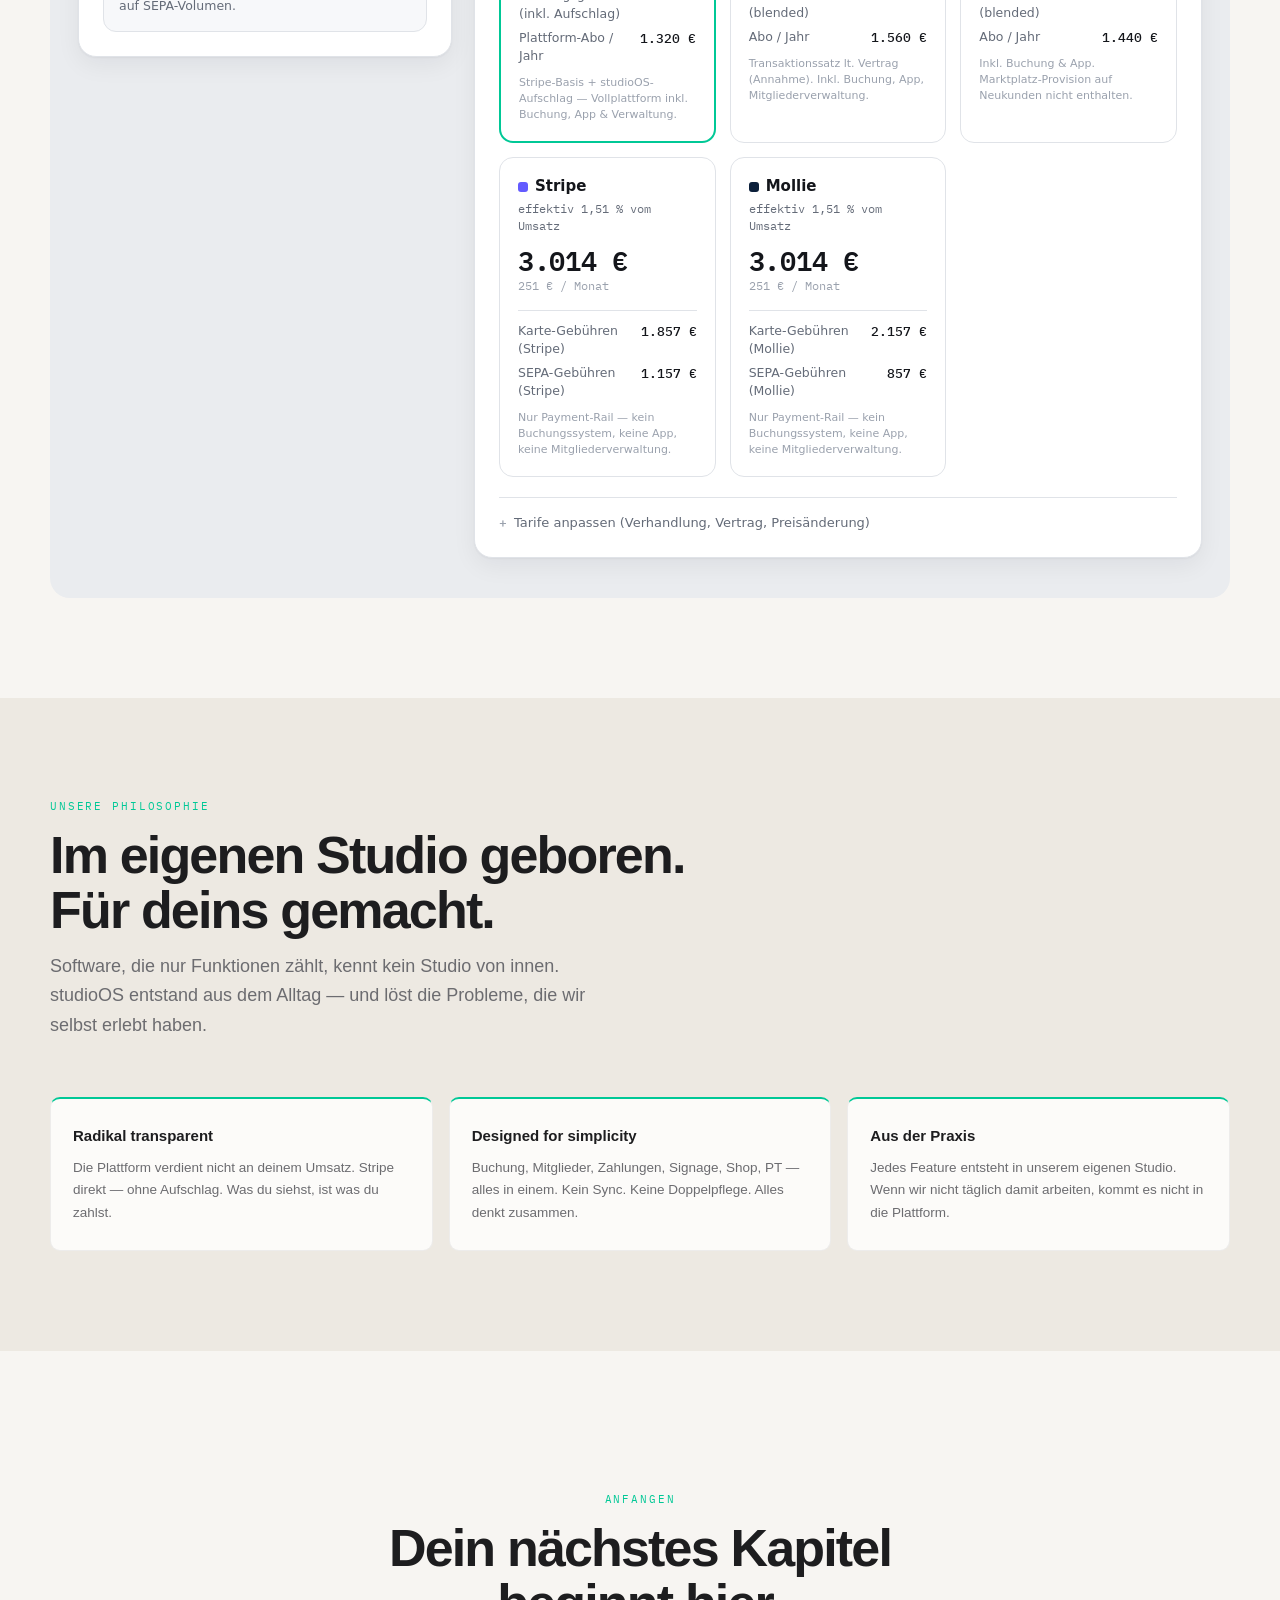
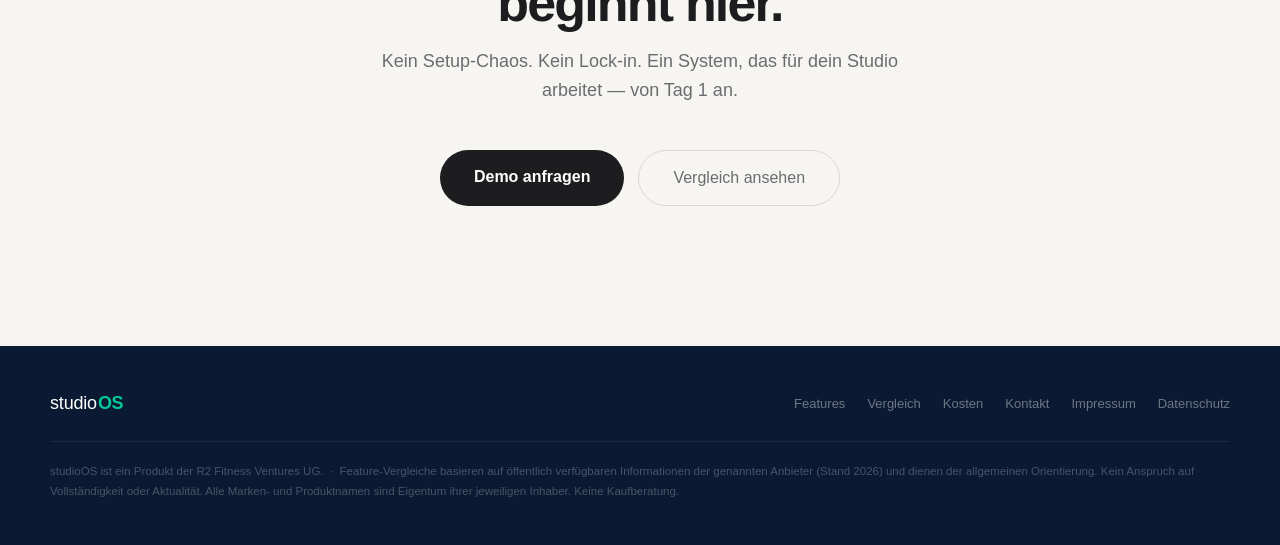
==== commit 7081e743: "Extract inline CSS into external style.css Co-Authored-By: Claude Sonnet 4.6 <noreply@anthropic.com>" ====
--- a/index.html
+++ b/index.html
@@ -8,412 +8,7 @@
   <link rel="preconnect" href="https://fonts.googleapis.com">
   <link rel="preconnect" href="https://fonts.gstatic.com" crossorigin>
   <link href="https://fonts.googleapis.com/css2?family=IBM+Plex+Mono:wght@400;500;600&display=swap" rel="stylesheet">
-  <style>
-    :root {
-      --os:#0B1A33; --accent:#00C896; --accent-dark:#009E78; --accent-soft:#E5F7F2;
-      --bg:#F7F5F2; --beige:#EDE9E2; --card:#FFFFFF; --ink:#1D1D1F; --muted:#6C6C70; --faint:#AEAEB2;
-      --hair:rgba(0,0,0,.07); --shadow:0 1px 2px rgba(0,0,0,.04),0 8px 24px rgba(0,0,0,.07);
-      --radius:18px; --radius-sm:10px;
-      --yes:#0E9D78; --part:#A06B00;
-    }
-    *, *::before, *::after { box-sizing: border-box; margin: 0; padding: 0; }
-    html { scroll-behavior: smooth; }
-    body {
-      background: var(--bg); color: var(--ink);
-      font-family: -apple-system, BlinkMacSystemFont, "SF Pro Display", "Helvetica Neue", Arial, sans-serif;
-      line-height: 1.5; -webkit-font-smoothing: antialiased;
-    }
-
-    /* ── NAV ── */
-    .site-nav {
-      position: sticky; top: 0; z-index: 100;
-      background: rgba(11,26,51,.92); backdrop-filter: blur(18px);
-      border-bottom: 1px solid rgba(255,255,255,.07);
-    }
-    .nav-inner {
-      max-width: 1180px; margin: 0 auto; padding: 0 24px;
-      display: flex; align-items: center; justify-content: space-between; height: 60px;
-    }
-    .logo { display: flex; align-items: baseline; gap: 1px; text-decoration: none; }
-    .logo-s { color: #fff; font-size: 18px; font-weight: 400; letter-spacing: -.01em; }
-    .logo-os { color: var(--accent); font-size: 18px; font-weight: 700; letter-spacing: -.02em; }
-    .nav-links { display: flex; gap: 26px; list-style: none; }
-    .nav-links a { color: rgba(255,255,255,.6); text-decoration: none; font-size: 14px; font-weight: 500; transition: color .15s; }
-    .nav-links a:hover { color: #fff; }
-    .nav-cta {
-      background: var(--accent); color: var(--os); font-size: 13.5px; font-weight: 600;
-      padding: 8px 18px; border-radius: 8px; text-decoration: none; transition: background .15s;
-      white-space: nowrap;
-    }
-    .nav-cta:hover { background: var(--accent-dark); color: #fff; }
-    @media(max-width:768px) { .nav-links { display: none; } }
-
-    /* ── HERO ── */
-    .hero {
-      background: var(--os); padding: 104px 24px 88px; text-align: center; position: relative; overflow: hidden;
-    }
-    .hero::before {
-      content: ""; position: absolute; inset: 0;
-      background: radial-gradient(ellipse 80% 60% at 50% 0%, rgba(0,200,150,.12) 0%, transparent 70%);
-      pointer-events: none;
-    }
-    .hero-inner { max-width: 800px; margin: 0 auto; position: relative; }
-    .eyebrow {
-      display: inline-block; font-family: "IBM Plex Mono", monospace;
-      font-size: 11px; letter-spacing: .18em; text-transform: uppercase;
-      color: var(--accent); margin-bottom: 28px;
-    }
-    .hero h1 {
-      font-size: clamp(42px, 7vw, 80px); font-weight: 700; letter-spacing: -.04em;
-      color: #fff; margin-bottom: 24px; line-height: 1.02;
-    }
-    .hero h1 em { color: var(--accent); font-style: normal; }
-    .hero-sub {
-      font-size: clamp(17px, 2.2vw, 21px); color: rgba(255,255,255,.55);
-      max-width: 560px; margin: 0 auto 44px; line-height: 1.55; font-weight: 300;
-    }
-    .hero-actions { display: flex; gap: 14px; justify-content: center; flex-wrap: wrap; }
-    .btn-primary {
-      background: var(--accent); color: var(--os); font-size: 16px; font-weight: 600;
-      padding: 14px 32px; border-radius: 980px; text-decoration: none; transition: background .15s, transform .1s;
-    }
-    .btn-primary:hover { background: var(--accent-dark); color: #fff; transform: scale(1.02); }
-    .btn-ghost {
-      border: 1px solid rgba(255,255,255,.18); color: rgba(255,255,255,.75);
-      font-size: 16px; font-weight: 400; padding: 14px 32px; border-radius: 980px;
-      text-decoration: none; transition: border-color .15s, color .15s;
-    }
-    .btn-ghost:hover { border-color: rgba(255,255,255,.5); color: #fff; }
-    .hero-badges { display: flex; gap: 8px; justify-content: center; flex-wrap: wrap; margin-top: 44px; }
-    .badge {
-      font-family: "IBM Plex Mono", monospace; font-size: 10.5px; letter-spacing: .08em;
-      background: rgba(255,255,255,.05); color: rgba(255,255,255,.4);
-      border: 1px solid rgba(255,255,255,.08); padding: 5px 14px; border-radius: 99px;
-    }
-
-    /* ── STATS BAR ── */
-    .stats-bar { background: var(--card); border-top: 1px solid var(--hair); border-bottom: 1px solid var(--hair); padding: 36px 24px; }
-    .stats-inner {
-      max-width: 1180px; margin: 0 auto;
-      display: grid; grid-template-columns: repeat(4, 1fr); gap: 16px; text-align: center;
-    }
-    @media(max-width:680px) { .stats-inner { grid-template-columns: 1fr 1fr; } }
-    .stat-num {
-      font-family: "IBM Plex Mono", monospace; font-size: 32px; font-weight: 600;
-      color: var(--ink); letter-spacing: -.03em; display: block; margin-bottom: 6px;
-    }
-    .stat-num span { color: var(--accent); }
-    .stat-label { font-size: 13px; color: var(--muted); font-weight: 400; }
-
-    /* ── SECTION COMMONS ── */
-    section { padding: 100px 24px; }
-    .section-inner { max-width: 1180px; margin: 0 auto; }
-    .sec-label {
-      font-family: "IBM Plex Mono", monospace; font-size: 11px; letter-spacing: .17em;
-      text-transform: uppercase; color: var(--accent); display: block; margin-bottom: 14px;
-    }
-    .sec-h2 {
-      font-size: clamp(32px, 4.5vw, 52px); font-weight: 700; letter-spacing: -.035em;
-      margin-bottom: 14px; line-height: 1.05;
-    }
-    .sec-sub { font-size: 18px; font-weight: 300; color: var(--muted); max-width: 54ch; margin-bottom: 56px; line-height: 1.65; }
-
-    /* ── FOR SECTION ── */
-    .for-section { background: var(--beige); padding: 72px 24px; }
-    .for-section .sec-label { color: var(--accent); }
-    .for-section .sec-h2 { color: var(--ink); }
-    .for-section .sec-sub { color: var(--muted); }
-    .studio-types { display: flex; flex-wrap: wrap; gap: 10px; }
-    .st-chip {
-      background: rgba(255,255,255,.7); border: 1px solid rgba(0,0,0,.09);
-      color: var(--ink); font-size: 13.5px; font-weight: 500;
-      padding: 8px 16px; border-radius: 8px;
-    }
-    .st-chip.hi { background: var(--accent-soft); border-color: var(--accent); color: var(--os); font-weight: 600; }
-
-    /* ── FEATURES PLATFORM SHELL ── */
-    .features-section { background: var(--bg); }
-    .platform-shell {
-      background: var(--os); border-radius: 24px; padding: 32px;
-      box-shadow: 0 4px 12px rgba(13,21,33,.1), 0 32px 80px rgba(13,21,33,.18);
-    }
-    .platform-group { margin-bottom: 28px; }
-    .platform-group:last-child { margin-bottom: 0; }
-    .group-divider { display: flex; align-items: center; gap: 14px; margin-bottom: 14px; }
-    .group-tag {
-      font-family: "IBM Plex Mono", monospace; font-size: 10px; letter-spacing: .17em;
-      text-transform: uppercase; color: var(--accent); white-space: nowrap; flex: 0 0 auto;
-    }
-    .group-line { flex: 1; height: 1px; background: rgba(255,255,255,.08); }
-    .group-row { display: grid; grid-template-columns: repeat(4, 1fr); gap: 10px; }
-    @media(max-width:1060px) { .group-row { grid-template-columns: repeat(2, 1fr); } }
-    @media(max-width:520px)  { .group-row { grid-template-columns: 1fr; } }
-    .pmod {
-      background: rgba(255,255,255,.05); border: 1px solid rgba(255,255,255,.08);
-      border-radius: 14px; padding: 18px 16px;
-      transition: background .2s ease, border-color .2s ease;
-    }
-    .pmod:hover { background: rgba(255,255,255,.08); border-color: rgba(255,255,255,.15); }
-    .pmod-icon {
-      width: 32px; height: 32px; margin-bottom: 10px;
-      display: flex; align-items: center; justify-content: center;
-      color: var(--accent);
-    }
-    .pmod-icon svg { width: 20px; height: 20px; }
-    .pmod-name { font-size: 14px; font-weight: 700; color: #fff; margin-bottom: 6px; letter-spacing: -.01em; }
-    .pmod-name span { color: var(--accent); }
-    .pmod-desc { font-size: 12.5px; color: rgba(255,255,255,.5); line-height: 1.5; margin-bottom: 12px; }
-    .pmod-list { list-style: none; }
-    .pmod-list li {
-      font-size: 12px; color: rgba(255,255,255,.45);
-      padding: 2px 0; display: flex; align-items: flex-start; gap: 7px; line-height: 1.4;
-    }
-    .pmod-list li::before { content: "✓"; color: var(--accent); font-weight: 700; flex: 0 0 auto; font-size: 10px; margin-top: 2px; }
-
-    /* ── VISION SPOTLIGHT ── */
-    .vision-section { background: var(--beige); padding: 100px 24px; }
-    .vision-section .sec-label { color: var(--accent); }
-    .vision-section .sec-h2 { color: var(--ink); margin: 0 auto 16px; }
-    .vision-section .sec-sub { color: var(--muted); margin: 0 auto 60px; }
-    .vision-imgs {
-      display: grid; grid-template-columns: 1fr 1fr;
-      gap: 20px; max-width: 1040px; margin: 0 auto; align-items: start;
-    }
-    @media(max-width:700px) { .vision-imgs { grid-template-columns: 1fr; } }
-    .vision-img-item { display: flex; flex-direction: column; gap: 10px; }
-    .vision-img-item img {
-      width: 100%; display: block; border-radius: 12px;
-    }
-    .vision-img-item.product img {
-      filter: drop-shadow(0 24px 48px rgba(0,0,0,.18)) drop-shadow(0 6px 16px rgba(0,0,0,.12));
-    }
-    .vision-img-item.example img {
-      filter: drop-shadow(0 16px 40px rgba(0,0,0,.14));
-    }
-    .vision-img-caption {
-      font-family: "IBM Plex Mono", monospace; font-size: 10.5px; letter-spacing: .08em;
-      color: var(--faint); text-align: center;
-    }
-    .vision-pills {
-      display: grid; grid-template-columns: repeat(4, 1fr);
-      gap: 12px; margin-top: 52px; max-width: 1000px; margin-left: auto; margin-right: auto;
-    }
-    @media(max-width:900px) { .vision-pills { grid-template-columns: 1fr 1fr; } }
-    @media(max-width:520px) { .vision-pills { grid-template-columns: 1fr; } }
-    .vision-pill {
-      background: rgba(255,255,255,.75); border: 1px solid rgba(0,0,0,.07);
-      border-radius: 12px; padding: 18px 16px; text-align: left;
-      backdrop-filter: blur(8px);
-    }
-    .vision-pill-icon {
-      width: 36px; height: 36px; margin-bottom: 12px;
-      display: flex; align-items: center; justify-content: center;
-      color: var(--accent);
-    }
-    .vision-pill-icon svg { width: 22px; height: 22px; }
-    .vision-pill strong { font-size: 14px; font-weight: 600; color: var(--ink); display: block; margin-bottom: 4px; }
-    .vision-pill p { font-size: 13px; color: var(--muted); line-height: 1.5; margin: 0; }
-
-    /* ── COMPARISON ── */
-    .comparison-section { background: var(--card); }
-    .table-wrap { overflow-x: auto; -webkit-overflow-scrolling: touch; border-radius: var(--radius); border: 1px solid var(--hair); box-shadow: var(--shadow); }
-    table { width: 100%; border-collapse: collapse; font-size: 14px; min-width: 620px; }
-    th, td { padding: 12px 18px; text-align: left; vertical-align: middle; border-bottom: 1px solid var(--hair); }
-    tr:last-child td { border-bottom: none; }
-    thead th { font-weight: 600; background: var(--bg); font-size: 13px; }
-    .th-feat { width: 40%; }
-    .th-studio { background: var(--os) !important; color: #fff !important; border-top: 3px solid var(--accent); text-align: center; min-width: 155px; }
-    .th-studio .th-nm { font-size: 15px; font-weight: 700; display: block; letter-spacing: -.01em; }
-    .th-studio .th-tg { font-family: "IBM Plex Mono", monospace; font-size: 9.5px; color: var(--accent); letter-spacing: .1em; display: block; margin-top: 2px; }
-    .th-comp { color: var(--muted); text-align: center; min-width: 130px; }
-    .td-studio { text-align: center; background: rgba(0,200,150,.04); }
-    .td-comp { text-align: center; }
-    .cat-row td {
-      background: var(--bg); font-family: "IBM Plex Mono", monospace; font-size: 10px;
-      letter-spacing: .14em; text-transform: uppercase; color: var(--faint);
-      padding: 11px 18px 7px; font-weight: 600; border-bottom: 1px solid var(--hair);
-    }
-    .yes { color: var(--yes); font-weight: 700; font-size: 16px; }
-    .no { color: #C0C6D0; font-size: 18px; line-height: 1; }
-    .part { font-size: 11.5px; color: var(--part); font-weight: 500; background: #FBF3E7; padding: 3px 9px; border-radius: 99px; white-space: nowrap; display: inline-block; }
-    .unique { font-size: 11px; font-family: "IBM Plex Mono", monospace; background: var(--accent-soft); color: var(--accent-dark); font-weight: 600; padding: 3px 9px; border-radius: 99px; white-space: nowrap; display: inline-block; letter-spacing: .04em; }
-    .fn { font-size: 12px; color: var(--faint); display: block; margin-top: 2px; font-weight: 400; }
-    .comp-disclaimer { font-size: 12px; color: var(--faint); margin-top: 16px; line-height: 1.6; }
-
-    /* ── MIGRATION CALLOUT ── */
-    .migration-section { background: var(--bg); padding: 0 24px 64px; }
-    .migration-callout {
-      max-width: 1180px; margin: 0 auto;
-      background: var(--os); border-radius: var(--radius); padding: 40px 48px;
-      display: flex; align-items: flex-start; gap: 32px;
-      border-top: 3px solid var(--accent);
-      box-shadow: 0 4px 8px rgba(13,21,33,.08), 0 24px 48px rgba(13,21,33,.15);
-    }
-    @media(max-width:720px) { .migration-callout { flex-direction: column; gap: 20px; padding: 28px 24px; } }
-    .mig-icon-wrap {
-      flex: 0 0 auto; width: 56px; height: 56px; border-radius: 14px;
-      background: rgba(0,200,150,.15); border: 1px solid rgba(0,200,150,.25);
-      display: flex; align-items: center; justify-content: center; font-size: 24px;
-    }
-    .mig-label {
-      font-family: "IBM Plex Mono", monospace; font-size: 10px; letter-spacing: .18em;
-      text-transform: uppercase; color: var(--accent); margin-bottom: 10px;
-    }
-    .mig-h3 { font-size: clamp(18px, 2.5vw, 24px); font-weight: 700; color: #fff; margin-bottom: 10px; letter-spacing: -.02em; line-height: 1.15; }
-    .mig-text { font-size: 14.5px; color: rgba(255,255,255,.6); line-height: 1.65; margin-bottom: 20px; max-width: 56ch; }
-    .mig-chips { display: flex; gap: 8px; flex-wrap: wrap; margin-bottom: 22px; }
-    .mig-chip {
-      font-size: 12.5px; font-weight: 500;
-      background: rgba(255,255,255,.07); border: 1px solid rgba(255,255,255,.1);
-      color: rgba(255,255,255,.65); padding: 5px 13px; border-radius: 99px;
-    }
-    .mig-cta {
-      display: inline-flex; align-items: center; gap: 8px;
-      background: var(--accent); color: var(--os); font-size: 14px; font-weight: 600;
-      padding: 11px 22px; border-radius: 9px; text-decoration: none; transition: background .15s;
-    }
-    .mig-cta:hover { background: var(--accent-dark); color: #fff; }
-
-    /* ── COST ── */
-    .cost-section { background: var(--bg); padding-top: 0; }
-    .cost-section .section-inner { padding-top: 64px; }
-
-    /* ── KOSTENVERGLEICH WIDGET ── */
-    .kv-widget {
-      --canvas:#EAECEF; --card:#FFFFFF; --ink:#14161B; --muted:#646B78; --faint:#9AA1AD;
-      --hair:#E0E3E8; --track:#EDEFF2; --fixseg:#C4C9D4;
-      --stripe:#635BFF; --mollie:#0B1F3A; --studio:#00C896; --bsport:#15B3A3; --ever:#FF5A36;
-      --win:#0E9D78; --win-bg:#E4F5EF; --warn-bg:#FBF4E9; --warn-bd:#EAD9B6; --warn-tx:#8A6320;
-      --radius:18px; --shadow:0 1px 2px rgba(20,22,27,.04),0 8px 24px rgba(20,22,27,.06);
-      background:var(--canvas); border-radius:20px; padding:32px 28px 40px;
-      font-family:"IBM Plex Sans",system-ui,sans-serif; line-height:1.45; color:var(--ink);
-    }
-    .kv-widget .kv-sub{color:var(--muted);font-size:15px;max-width:72ch;margin-bottom:24px;line-height:1.5}
-    .kv-widget .mono{font-family:"IBM Plex Mono",ui-monospace,monospace;font-variant-numeric:tabular-nums}
-    .kv-widget .kv-grid{display:grid;grid-template-columns:374px 1fr;gap:22px;align-items:start}
-    @media(max-width:900px){.kv-widget .kv-grid{grid-template-columns:1fr}}
-    .kv-widget .panel{background:var(--card);border:1px solid var(--hair);border-radius:var(--radius);box-shadow:var(--shadow)}
-    .kv-widget .panel-pad{padding:24px}
-    .kv-widget .panel-title{font-family:"IBM Plex Mono",monospace;font-size:11px;letter-spacing:.13em;text-transform:uppercase;color:var(--faint);margin:0 0 18px}
-    .kv-widget .field{margin-bottom:22px} .kv-widget .field:last-child{margin-bottom:0}
-    .kv-widget .field-head{display:flex;justify-content:space-between;align-items:baseline;margin-bottom:10px;gap:10px}
-    .kv-widget .field-name{font-size:14px;font-weight:500}
-    .kv-widget .field-val{font-family:"IBM Plex Mono",monospace;font-weight:600;font-size:15px}
-    .kv-widget .field-sub{font-family:"IBM Plex Mono",monospace;font-size:12px;color:var(--faint);margin-top:5px}
-    .kv-widget .dot-pre{display:inline-block;width:9px;height:9px;border-radius:3px;margin-right:6px;vertical-align:middle}
-    .kv-widget input[type=range]{-webkit-appearance:none;appearance:none;width:100%;height:6px;border-radius:99px;background:var(--track);outline:none;cursor:pointer;margin:6px 0}
-    .kv-widget input[type=range]::-webkit-slider-thumb{-webkit-appearance:none;appearance:none;width:20px;height:20px;border-radius:50%;background:var(--card);border:2px solid var(--ink);box-shadow:0 1px 3px rgba(0,0,0,.18);transition:transform .08s ease}
-    .kv-widget input[type=range]::-moz-range-thumb{width:20px;height:20px;border-radius:50%;background:var(--card);border:2px solid var(--ink);box-shadow:0 1px 3px rgba(0,0,0,.18)}
-    .kv-widget input[type=range]:active::-webkit-slider-thumb{transform:scale(1.12)}
-    .kv-widget input[type=range]:focus-visible{box-shadow:0 0 0 4px rgba(99,91,255,.22)}
-    .kv-widget .div-lbl{font-family:"IBM Plex Mono",monospace;font-size:10.5px;letter-spacing:.12em;text-transform:uppercase;color:var(--faint);margin:24px 0 14px;padding-top:18px;border-top:1px solid var(--hair)}
-    .kv-widget .toggle-row{display:flex;align-items:flex-start;justify-content:space-between;gap:14px;padding:15px;background:#F7F8FA;border:1px solid var(--hair);border-radius:13px}
-    .kv-widget .t-name{font-size:14px;font-weight:500} .kv-widget .t-hint{font-size:12.5px;color:var(--muted);margin-top:3px;max-width:30ch}
-    .kv-widget .switch{position:relative;flex:0 0 auto;width:46px;height:27px}
-    .kv-widget .switch input{opacity:0;width:0;height:0;position:absolute}
-    .kv-widget .slider-sw{position:absolute;inset:0;background:#CDD2DA;border-radius:99px;transition:.2s;cursor:pointer}
-    .kv-widget .slider-sw::before{content:"";position:absolute;height:21px;width:21px;left:3px;top:3px;background:#fff;border-radius:50%;transition:.2s;box-shadow:0 1px 2px rgba(0,0,0,.25)}
-    .kv-widget .switch input:checked + .slider-sw{background:var(--stripe)}
-    .kv-widget .switch input:checked + .slider-sw::before{transform:translateX(19px)}
-    .kv-widget .switch input:focus-visible + .slider-sw{box-shadow:0 0 0 4px rgba(99,91,255,.22)}
-    .kv-widget .verdict{display:flex;align-items:center;gap:13px;padding:16px 20px;border-radius:14px;background:var(--win-bg);border:1px solid #BCE6D8;margin-bottom:16px}
-    .kv-widget .verdict-dot{flex:0 0 auto;width:10px;height:10px;border-radius:50%;background:var(--win)}
-    .kv-widget .verdict-main{font-size:16px;font-weight:600;color:#0a5c47} .kv-widget .verdict-main b{font-family:"IBM Plex Mono",monospace}
-    .kv-widget .verdict-sub{font-size:13px;color:#1d7a62;margin-top:2px}
-    .kv-widget .caveat{display:flex;gap:11px;padding:13px 16px;border-radius:12px;background:var(--warn-bg);border:1px solid var(--warn-bd);margin-bottom:24px;font-size:13px;color:var(--warn-tx);line-height:1.5}
-    .kv-widget .caveat b{font-weight:600} .kv-widget .caveat .ic{flex:0 0 auto;font-family:"IBM Plex Mono",monospace;font-weight:600}
-    .kv-widget .bar-block{margin-bottom:16px}
-    .kv-widget .bar-label{display:flex;align-items:center;gap:8px;margin-bottom:8px}
-    .kv-widget .brand-dot{width:10px;height:10px;border-radius:3px}
-    .kv-widget .bar-name{font-size:13.5px;font-weight:600} .kv-widget .bar-cat{font-size:11.5px;color:var(--faint);margin-left:2px}
-    .kv-widget .bar-tag{font-family:"IBM Plex Mono",monospace;font-size:11px;color:var(--win);background:var(--win-bg);padding:2px 8px;border-radius:99px;border:1px solid #BCE6D8;margin-left:auto}
-    .kv-widget .track-row{display:flex;align-items:center;gap:12px}
-    .kv-widget .kv-track{flex:1;height:34px;background:var(--track);border-radius:8px;overflow:hidden}
-    .kv-widget .barfill{height:100%;display:flex;border-radius:8px;overflow:hidden;transition:width .35s cubic-bezier(.4,0,.2,1)}
-    .kv-widget .seg{height:100%;transition:flex-basis .35s cubic-bezier(.4,0,.2,1)}
-    .kv-widget .barfill.winner{outline:2px solid var(--win);outline-offset:-2px}
-    .kv-widget .bar-total{font-family:"IBM Plex Mono",monospace;font-weight:600;font-size:14px;flex:0 0 auto;min-width:80px;text-align:right}
-    .kv-widget .kv-legend{display:flex;gap:18px;flex-wrap:wrap;margin-top:14px;padding-top:14px;border-top:1px solid var(--hair)}
-    .kv-widget .leg-item{display:flex;align-items:center;gap:7px;font-size:12px;color:var(--muted)}
-    .kv-widget .leg-sw{width:12px;height:12px;border-radius:3px}
-    .kv-widget .kv-cards{display:grid;grid-template-columns:repeat(3,1fr);gap:14px;margin-top:20px}
-    @media(max-width:700px){.kv-widget .kv-cards{grid-template-columns:1fr 1fr}}
-    @media(max-width:460px){.kv-widget .kv-cards{grid-template-columns:1fr}}
-    .kv-widget .pcard{border:1px solid var(--hair);border-radius:14px;padding:18px}
-    .kv-widget .pcard h3{margin:0 0 2px;font-size:15px;font-weight:600;display:flex;align-items:center;gap:7px}
-    .kv-widget .pcard .eff{font-family:"IBM Plex Mono",monospace;font-size:12px;color:var(--muted);margin-bottom:13px}
-    .kv-widget .pcard .big{font-family:"IBM Plex Mono",monospace;font-size:27px;font-weight:600;letter-spacing:-.01em;line-height:1;margin-bottom:3px}
-    .kv-widget .pcard .permo{font-family:"IBM Plex Mono",monospace;font-size:12px;color:var(--faint);margin-bottom:15px}
-    .kv-widget .kv-lines{border-top:1px solid var(--hair);padding-top:11px}
-    .kv-widget .kv-line{display:flex;justify-content:space-between;font-size:12.5px;margin-bottom:6px}
-    .kv-widget .kv-line:last-child{margin-bottom:0}
-    .kv-widget .kv-line .k{color:var(--muted)} .kv-widget .kv-line .v{font-family:"IBM Plex Mono",monospace;font-weight:500}
-    .kv-widget .pcard .pnote{font-size:11px;color:var(--faint);margin-top:10px;line-height:1.45}
-    .kv-widget .pcard.studio-card{border-color:var(--studio);border-width:2px}
-    .kv-widget .pcard.studio-card h3{color:#006e52}
-    .kv-widget details.adv{margin-top:20px;border-top:1px solid var(--hair);padding-top:16px}
-    .kv-widget details.adv summary{cursor:pointer;font-size:13px;font-weight:500;color:var(--muted);list-style:none;display:flex;align-items:center;gap:7px}
-    .kv-widget details.adv summary::-webkit-details-marker{display:none}
-    .kv-widget details.adv summary::before{content:"+";font-family:"IBM Plex Mono",monospace;color:var(--faint)}
-    .kv-widget details.adv[open] summary::before{content:"–"}
-    .kv-widget .rates-grid{display:grid;grid-template-columns:1fr 1fr;gap:18px 24px;margin-top:16px}
-    @media(max-width:560px){.kv-widget .rates-grid{grid-template-columns:1fr}}
-    .kv-widget .rate-col h4{font-family:"IBM Plex Mono",monospace;font-size:11px;letter-spacing:.1em;text-transform:uppercase;color:var(--faint);margin:0 0 10px;display:flex;align-items:center;gap:6px}
-    .kv-widget .rate-line{display:flex;align-items:center;justify-content:space-between;gap:8px;margin-bottom:8px}
-    .kv-widget .rate-line label{font-size:12.5px;color:var(--muted)}
-    .kv-widget .rate-line input[type=number]{width:74px;font-family:"IBM Plex Mono",monospace;font-size:13px;padding:5px 7px;border:1px solid var(--hair);border-radius:7px;text-align:right;background:#FAFBFC}
-    .kv-widget .rate-line input[type=number]:focus{outline:none;border-color:var(--stripe)}
-    .kv-widget .kv-footer{margin-top:22px;font-size:12px;color:var(--faint);line-height:1.6}
-
-    /* ── BUILT-BY ── */
-    .builtby-section { background: var(--beige); }
-    .builtby-section .sec-label { color: var(--accent); }
-    .builtby-section .sec-h2 { color: var(--ink); }
-    .builtby-section .sec-sub { color: var(--muted); }
-    .why-grid { display: grid; grid-template-columns: repeat(3, 1fr); gap: 16px; }
-    @media(max-width:860px) { .why-grid { grid-template-columns: 1fr; } }
-    .why-card {
-      background: rgba(255,255,255,.8); border: 1px solid rgba(0,0,0,.06);
-      border-radius: var(--radius-sm); padding: 26px 22px; border-top: 2px solid var(--accent);
-    }
-    .why-head { font-size: 15px; font-weight: 600; color: var(--ink); margin-bottom: 10px; }
-    .why-text { font-size: 13.5px; color: var(--muted); line-height: 1.65; }
-
-    /* ── CTA ── */
-    .cta-section { background: var(--bg); text-align: center; padding: 140px 24px; }
-    .cta-inner { max-width: 620px; margin: 0 auto; }
-    .cta-section .sec-label { text-align: center; }
-    .cta-section .sec-h2 { margin-bottom: 16px; }
-    .cta-section .sec-sub { text-align: center; margin: 0 auto 44px; }
-    .cta-actions { display: flex; gap: 14px; justify-content: center; flex-wrap: wrap; }
-    .btn-dark {
-      background: var(--ink); color: #fff; font-size: 16px; font-weight: 600;
-      padding: 15px 34px; border-radius: 980px; text-decoration: none;
-      transition: opacity .15s, transform .1s;
-    }
-    .btn-dark:hover { opacity: .85; transform: scale(1.02); }
-    .btn-outline {
-      border: 1px solid rgba(0,0,0,.12); color: var(--muted);
-      font-size: 16px; font-weight: 400; padding: 15px 34px; border-radius: 980px;
-      text-decoration: none; transition: border-color .15s, color .15s;
-    }
-    .btn-outline:hover { border-color: rgba(0,0,0,.3); color: var(--ink); }
-
-    /* ── FOOTER ── */
-    footer { background: var(--os); color: rgba(255,255,255,.4); padding: 44px 24px; font-size: 13px; }
-    .footer-inner { max-width: 1180px; margin: 0 auto; }
-    .footer-top {
-      display: flex; justify-content: space-between; align-items: center;
-      padding-bottom: 24px; border-bottom: 1px solid rgba(255,255,255,.07);
-      flex-wrap: wrap; gap: 16px; margin-bottom: 20px;
-    }
-    .footer-links { display: flex; gap: 22px; flex-wrap: wrap; }
-    .footer-links a { color: rgba(255,255,255,.4); text-decoration: none; font-size: 13px; transition: color .15s; }
-    .footer-links a:hover { color: rgba(255,255,255,.8); }
-    .footer-note { font-size: 11.5px; color: rgba(255,255,255,.25); line-height: 1.7; }
-
-    @media(prefers-reduced-motion:reduce) { *, *::before, *::after { transition: none !important; } }
-  </style>
+  <link rel="stylesheet" href="style.css">
 </head>
 <body>
 
@@ -459,10 +54,6 @@
     <div>
       <span class="stat-num">14<span> Module</span></span>
       <span class="stat-label">ein System</span>
-    </div>
-    <div>
-      <span class="stat-num"><span>0 €</span></span>
-      <span class="stat-label">Transaktionsaufschlag</span>
     </div>
     <div>
       <span class="stat-num">100<span> %</span></span>
@@ -544,7 +135,7 @@
           </div>
           <div class="pmod">
             <div class="pmod-icon"><svg viewBox="0 0 24 24" fill="none" stroke="currentColor" stroke-width="1.6" stroke-linecap="round" stroke-linejoin="round"><rect x="2" y="3" width="20" height="14" rx="2"/><path d="M8 21h8"/><path d="M12 17v4"/></svg></div>
-            <div class="pmod-name">studio <span>Vision</span></div>
+            <div class="pmod-name">studioOS <span>Vision</span></div>
             <p class="pmod-desc">Digital Signage System mit Hardwaremodul — Inhalte zentral aus studioOS steuern.</p>
             <ul class="pmod-list">
               <li>Hardwaremodul direkt am TV</li>
@@ -630,10 +221,10 @@
           <div class="pmod">
             <div class="pmod-icon"><svg viewBox="0 0 24 24" fill="none" stroke="currentColor" stroke-width="1.6" stroke-linecap="round" stroke-linejoin="round"><rect x="1" y="4" width="22" height="16" rx="2"/><line x1="1" y1="10" x2="23" y2="10"/></svg></div>
             <div class="pmod-name">studio <span>Pay</span></div>
-            <p class="pmod-desc">Integrierte Zahlungsabwicklung via Stripe — ohne Plattform-Aufschlag.</p>
+            <p class="pmod-desc">Integrierte Zahlungsabwicklung via Stripe.</p>
             <ul class="pmod-list">
               <li>SEPA-Lastschrift &amp; Kreditkarte via Stripe</li>
-              <li>Stripe direkt — kein Plattform-Aufschlag</li>
+              <li>Stripe direkt integriert</li>
               <li>Automatische Abrechnung &amp; Mahnwesen</li>
               <li>Buchhaltungs-Anbindung (Lexoffice, DATEV)</li>
             </ul>
@@ -692,16 +283,16 @@
 <!-- VISION SPOTLIGHT -->
 <section class="vision-section">
   <div class="section-inner" style="text-align:center">
-    <span class="sec-label">studio Vision</span>
+    <span class="sec-label">studioOS Vision</span>
     <h2 class="sec-h2">Digital Signage aus deinem studioOS direkt auf deine Monitore und Tablets.</h2>
     <p class="sec-sub">Kurspläne, Live-Inhalte und Werbung — zentral gesteuert. Kein Drittanbieter, kein separates System.</p>
     <div class="vision-imgs">
       <div class="vision-img-item product">
-        <img src="./StudioOSVision_Product.png" alt="studio Vision Hardwaremodul" loading="lazy">
-        <span class="vision-img-caption">studio Vision Hardwaremodul</span>
+        <img src="./StudioOSVision_Product.png" alt="studioOS Vision Hardwaremodul" loading="lazy">
+        <span class="vision-img-caption">studioOS Vision Hardwaremodul</span>
       </div>
       <div class="vision-img-item example">
-        <img src="./studioexample.png" alt="studio Vision – Inhalte auf dem Bildschirm" loading="lazy">
+        <img src="./studioexample.png" alt="studioOS Vision – Inhalte auf dem Bildschirm" loading="lazy">
         <span class="vision-img-caption">Inhalte auf dem Bildschirm</span>
       </div>
     </div>
@@ -829,17 +420,8 @@
           </tr>
           <tr>
             <td>
-              Stripe direkt — kein Plattform-Aufschlag
-              <span class="fn">Du zahlst Stripe-Tarife direkt, ohne Markup</span>
-            </td>
-            <td class="td-studio"><span class="unique">★ Einzigartig</span></td>
-            <td class="td-comp"><span class="no">—</span></td>
-            <td class="td-comp"><span class="no">—</span></td>
-          </tr>
-          <tr>
-            <td>
-              Keine Plattform-Transaktionsaufschläge
-              <span class="fn">Du zahlst direkt an Stripe</span>
+              Stripe direkt — native Integration
+              <span class="fn">Direkte Stripe-Anbindung ohne zusätzliche Middleware</span>
             </td>
             <td class="td-studio"><span class="unique">★ Einzigartig</span></td>
             <td class="td-comp"><span class="no">—</span></td>
@@ -910,7 +492,7 @@
           <tr class="cat-row"><td colspan="4">Einzigartiges in studioOS</td></tr>
           <tr>
             <td>
-              Digital Signage (studio Vision)
+              Digital Signage (studioOS Vision)
               <span class="fn">Hardwaremodul am TV — Inhalte aus studioOS steuern</span>
             </td>
             <td class="td-studio"><span class="unique">★ Einzigartig</span></td>
@@ -946,6 +528,15 @@
           </tr>
           <tr>
             <td>
+              Szenen Steuerung für Trainer
+              <span class="fn">Smart Geräte — Licht, Ton, Duft — per Szene automatisch steuern</span>
+            </td>
+            <td class="td-studio"><span class="unique">★ Einzigartig</span></td>
+            <td class="td-comp"><span class="no">—</span></td>
+            <td class="td-comp"><span class="no">—</span></td>
+          </tr>
+          <tr>
+            <td>
               studio Reception — CTI-Anrufsteuerung
               <span class="fn">Schichtbasierte Weiterleitung via CTI-Integration — kein verpasster Anruf</span>
             </td>
@@ -978,16 +569,16 @@
           </tr>
           <tr>
             <td>
-              Kein Marketplace-Lock-in
-              <span class="fn">Eversports: Provision auf Neukunden über Marktplatz</span>
-            </td>
-            <td class="td-studio"><span class="yes">✓</span></td>
-            <td class="td-comp"><span class="yes">✓</span></td>
-            <td class="td-comp"><span class="part">Optional, kostenpflichtig</span></td>
-          </tr>
-          <tr>
-            <td>
               Von Studio-Betreibern entwickelt
+            </td>
+            <td class="td-studio"><span class="unique">★ Einzigartig</span></td>
+            <td class="td-comp"><span class="no">—</span></td>
+            <td class="td-comp"><span class="no">—</span></td>
+          </tr>
+          <tr>
+            <td>
+              Migrations-Assistent mit AI-Unterstützung
+              <span class="fn">KI-gestützter Wechsel von bsport, Eversports &amp; anderen — automatisiert &amp; begleitet</span>
             </td>
             <td class="td-studio"><span class="unique">★ Einzigartig</span></td>
             <td class="td-comp"><span class="no">—</span></td>
@@ -1092,9 +683,16 @@
             <summary>Tarife anpassen (Verhandlung, Vertrag, Preisänderung)</summary>
             <div class="rates-grid">
               <div class="rate-col">
-                <h4><span class="dot-pre" style="background:var(--studio)"></span>studioOS (Stripe-Tarif)</h4>
-                <div class="rate-line"><label>Karte %</label><input type="number" id="r_s_cp" value="1.5" step="0.05"></div>
-                <div class="rate-line"><label>Karte fix €</label><input type="number" id="r_s_cf" value="0.25" step="0.01"></div>
+                <h4><span class="dot-pre" style="background:var(--stripe)"></span>Stripe (Listenpreis)</h4>
+                <div class="rate-line"><label>Karte %</label><input type="number" id="r_str_cp" value="1.5" step="0.05"></div>
+                <div class="rate-line"><label>Karte fix €</label><input type="number" id="r_str_cf" value="0.25" step="0.01"></div>
+                <div class="rate-line"><label>SEPA %</label><input type="number" id="r_str_sp" value="0.8" step="0.05"></div>
+                <div class="rate-line"><label>SEPA fix €</label><input type="number" id="r_str_sf" value="0.25" step="0.01"></div>
+              </div>
+              <div class="rate-col">
+                <h4><span class="dot-pre" style="background:var(--studio)"></span>studioOS (inkl. Aufschlag)</h4>
+                <div class="rate-line"><label>Karte %</label><input type="number" id="r_s_cp" value="2.1" step="0.05"></div>
+                <div class="rate-line"><label>Karte fix €</label><input type="number" id="r_s_cf" value="0.29" step="0.01"></div>
                 <div class="rate-line"><label>SEPA %</label><input type="number" id="r_s_sp" value="0.8" step="0.05"></div>
                 <div class="rate-line"><label>SEPA fix €</label><input type="number" id="r_s_sf" value="0.30" step="0.01"></div>
                 <div class="rate-line"><label>Billing %</label><input type="number" id="r_s_bp" value="0.7" step="0.05"></div>
@@ -1247,12 +845,15 @@
     const totalTx=A>0?R/A:0, sepaTx=A>0?sepaVol/A:0, cardTx=A>0?cardVol/A:0;
 
     const S={cp:+$('r_s_cp').value,cf:+$('r_s_cf').value,sp:+$('r_s_sp').value,sf:+$('r_s_sf').value,bp:+$('r_s_bp').value};
+    const Str={cp:+$('r_str_cp').value,cf:+$('r_str_cf').value,sp:+$('r_str_sp').value,sf:+$('r_str_sf').value};
     const M={cp:+$('r_m_cp').value,cf:+$('r_m_cf').value,sp:+$('r_m_sp').value,sf:+$('r_m_sf').value};
     const B={tp:+$('r_b_tp').value,tf:+$('r_b_tf').value};
     const E={tp:+$('r_e_tp').value,tf:+$('r_e_tf').value};
 
     const sSepa=sepaVol*S.sp/100+sepaTx*S.sf+(billing.checked?sepaVol*S.bp/100:0);
     const sCard=cardVol*S.cp/100+cardTx*S.cf;
+    const strSepa=sepaVol*Str.sp/100+sepaTx*Str.sf;
+    const strCard=cardVol*Str.cp/100+cardTx*Str.cf;
     const mSepa=sepaVol*M.sp/100+sepaTx*M.sf;
     const mCard=cardVol*M.cp/100+cardTx*M.cf;
     const bVar=R*B.tp/100+totalTx*B.tf, bFix=(+bsMo.value)*12;
@@ -1260,15 +861,15 @@
     const studioVar=sSepa+sCard, studioFix=(+studioMo.value)*12;
 
     const data={
-      stripe:{variable:sSepa+sCard,fix:0,
-        lines:[['Karte-Gebühren (Stripe)',sCard],['SEPA-Gebühren (Stripe)',sSepa]],
+      stripe:{variable:strSepa+strCard,fix:0,
+        lines:[['Karte-Gebühren (Stripe)',strCard],['SEPA-Gebühren (Stripe)',strSepa]],
         note:'Nur Payment-Rail — kein Buchungssystem, keine App, keine Mitgliederverwaltung.'},
       mollie:{variable:mSepa+mCard,fix:0,
         lines:[['Karte-Gebühren (Mollie)',mCard],['SEPA-Gebühren (Mollie)',mSepa]],
         note:'Nur Payment-Rail — kein Buchungssystem, keine App, keine Mitgliederverwaltung.'},
       studio:{variable:studioVar,fix:studioFix,
-        lines:[['Zahlungsgebühren (Stripe direkt)',studioVar],['Plattform-Abo / Jahr',studioFix]],
-        note:'Stripe-Tarif direkt — kein Plattform-Aufschlag.'},
+        lines:[['Zahlungsgebühren (inkl. Aufschlag)',studioVar],['Plattform-Abo / Jahr',studioFix]],
+        note:'Stripe-Basis + studioOS-Aufschlag — Vollplattform inkl. Buchung, App & Verwaltung.'},
       bsport:{variable:bVar,fix:bFix,
         lines:[['Transaktion (blended)',bVar],['Abo / Jahr',bFix]],
         note:'Transaktionssatz lt. Vertrag (Annahme). Inkl. Buchung, App, Mitgliederverwaltung.'},
@@ -1319,7 +920,7 @@
 
   [rev,sepa,avg,studioMo,bsMo,evMo].forEach(el=>{el.addEventListener('input',()=>{track(el);calc();});track(el);});
   billing.addEventListener('change',calc);
-  ['r_s_cp','r_s_cf','r_s_sp','r_s_sf','r_s_bp','r_b_tp','r_b_tf','r_e_tp','r_e_tf','r_m_cp','r_m_cf','r_m_sp','r_m_sf'].forEach(id=>$(id).addEventListener('input',calc));
+  ['r_s_cp','r_s_cf','r_s_sp','r_s_sf','r_s_bp','r_str_cp','r_str_cf','r_str_sp','r_str_sf','r_b_tp','r_b_tf','r_e_tp','r_e_tf','r_m_cp','r_m_cf','r_m_sp','r_m_sf'].forEach(id=>$(id).addEventListener('input',calc));
   calc();
 })();
 </script>
--- a/style.css
+++ b/style.css
@@ -0,0 +1,404 @@
+    :root {
+      --os:#0B1A33; --accent:#00C896; --accent-dark:#009E78; --accent-soft:#E5F7F2;
+      --bg:#F7F5F2; --beige:#EDE9E2; --card:#FFFFFF; --ink:#1D1D1F; --muted:#6C6C70; --faint:#AEAEB2;
+      --hair:rgba(0,0,0,.07); --shadow:0 1px 2px rgba(0,0,0,.04),0 8px 24px rgba(0,0,0,.07);
+      --radius:18px; --radius-sm:10px;
+      --yes:#0E9D78; --part:#A06B00;
+    }
+    *, *::before, *::after { box-sizing: border-box; margin: 0; padding: 0; }
+    html { scroll-behavior: smooth; }
+    body {
+      background: var(--bg); color: var(--ink);
+      font-family: -apple-system, BlinkMacSystemFont, "SF Pro Display", "Helvetica Neue", Arial, sans-serif;
+      line-height: 1.5; -webkit-font-smoothing: antialiased;
+    }
+
+    /* ── NAV ── */
+    .site-nav {
+      position: sticky; top: 0; z-index: 100;
+      background: rgba(11,26,51,.92); backdrop-filter: blur(18px);
+      border-bottom: 1px solid rgba(255,255,255,.07);
+    }
+    .nav-inner {
+      max-width: 1180px; margin: 0 auto; padding: 0 24px;
+      display: flex; align-items: center; justify-content: space-between; height: 60px;
+    }
+    .logo { display: flex; align-items: baseline; gap: 1px; text-decoration: none; }
+    .logo-s { color: #fff; font-size: 18px; font-weight: 400; letter-spacing: -.01em; }
+    .logo-os { color: var(--accent); font-size: 18px; font-weight: 700; letter-spacing: -.02em; }
+    .nav-links { display: flex; gap: 26px; list-style: none; }
+    .nav-links a { color: rgba(255,255,255,.6); text-decoration: none; font-size: 14px; font-weight: 500; transition: color .15s; }
+    .nav-links a:hover { color: #fff; }
+    .nav-cta {
+      background: var(--accent); color: var(--os); font-size: 13.5px; font-weight: 600;
+      padding: 8px 18px; border-radius: 8px; text-decoration: none; transition: background .15s;
+      white-space: nowrap;
+    }
+    .nav-cta:hover { background: var(--accent-dark); color: #fff; }
+    @media(max-width:768px) { .nav-links { display: none; } }
+
+    /* ── HERO ── */
+    .hero {
+      background: var(--os); padding: 104px 24px 88px; text-align: center; position: relative; overflow: hidden;
+    }
+    .hero::before {
+      content: ""; position: absolute; inset: 0;
+      background: radial-gradient(ellipse 80% 60% at 50% 0%, rgba(0,200,150,.12) 0%, transparent 70%);
+      pointer-events: none;
+    }
+    .hero-inner { max-width: 800px; margin: 0 auto; position: relative; }
+    .eyebrow {
+      display: inline-block; font-family: "IBM Plex Mono", monospace;
+      font-size: 11px; letter-spacing: .18em; text-transform: uppercase;
+      color: var(--accent); margin-bottom: 28px;
+    }
+    .hero h1 {
+      font-size: clamp(42px, 7vw, 80px); font-weight: 700; letter-spacing: -.04em;
+      color: #fff; margin-bottom: 24px; line-height: 1.02;
+    }
+    .hero h1 em { color: var(--accent); font-style: normal; }
+    .hero-sub {
+      font-size: clamp(17px, 2.2vw, 21px); color: rgba(255,255,255,.55);
+      max-width: 560px; margin: 0 auto 44px; line-height: 1.55; font-weight: 300;
+    }
+    .hero-actions { display: flex; gap: 14px; justify-content: center; flex-wrap: wrap; }
+    .btn-primary {
+      background: var(--accent); color: var(--os); font-size: 16px; font-weight: 600;
+      padding: 14px 32px; border-radius: 980px; text-decoration: none; transition: background .15s, transform .1s;
+    }
+    .btn-primary:hover { background: var(--accent-dark); color: #fff; transform: scale(1.02); }
+    .btn-ghost {
+      border: 1px solid rgba(255,255,255,.18); color: rgba(255,255,255,.75);
+      font-size: 16px; font-weight: 400; padding: 14px 32px; border-radius: 980px;
+      text-decoration: none; transition: border-color .15s, color .15s;
+    }
+    .btn-ghost:hover { border-color: rgba(255,255,255,.5); color: #fff; }
+    .hero-badges { display: flex; gap: 8px; justify-content: center; flex-wrap: wrap; margin-top: 44px; }
+    .badge {
+      font-family: "IBM Plex Mono", monospace; font-size: 10.5px; letter-spacing: .08em;
+      background: rgba(255,255,255,.05); color: rgba(255,255,255,.4);
+      border: 1px solid rgba(255,255,255,.08); padding: 5px 14px; border-radius: 99px;
+    }
+
+    /* ── STATS BAR ── */
+    .stats-bar { background: var(--card); border-top: 1px solid var(--hair); border-bottom: 1px solid var(--hair); padding: 36px 24px; }
+    .stats-inner {
+      max-width: 1180px; margin: 0 auto;
+      display: grid; grid-template-columns: repeat(4, 1fr); gap: 16px; text-align: center;
+    }
+    @media(max-width:680px) { .stats-inner { grid-template-columns: 1fr 1fr; } }
+    .stat-num {
+      font-family: "IBM Plex Mono", monospace; font-size: 32px; font-weight: 600;
+      color: var(--ink); letter-spacing: -.03em; display: block; margin-bottom: 6px;
+    }
+    .stat-num span { color: var(--accent); }
+    .stat-label { font-size: 13px; color: var(--muted); font-weight: 400; }
+
+    /* ── SECTION COMMONS ── */
+    section { padding: 100px 24px; }
+    .section-inner { max-width: 1180px; margin: 0 auto; }
+    .sec-label {
+      font-family: "IBM Plex Mono", monospace; font-size: 11px; letter-spacing: .17em;
+      text-transform: uppercase; color: var(--accent); display: block; margin-bottom: 14px;
+    }
+    .sec-h2 {
+      font-size: clamp(32px, 4.5vw, 52px); font-weight: 700; letter-spacing: -.035em;
+      margin-bottom: 14px; line-height: 1.05;
+    }
+    .sec-sub { font-size: 18px; font-weight: 300; color: var(--muted); max-width: 54ch; margin-bottom: 56px; line-height: 1.65; }
+
+    /* ── FOR SECTION ── */
+    .for-section { background: var(--beige); padding: 72px 24px; }
+    .for-section .sec-label { color: var(--accent); }
+    .for-section .sec-h2 { color: var(--ink); }
+    .for-section .sec-sub { color: var(--muted); }
+    .studio-types { display: flex; flex-wrap: wrap; gap: 10px; }
+    .st-chip {
+      background: rgba(255,255,255,.7); border: 1px solid rgba(0,0,0,.09);
+      color: var(--ink); font-size: 13.5px; font-weight: 500;
+      padding: 8px 16px; border-radius: 8px;
+    }
+    .st-chip.hi { background: var(--accent-soft); border-color: var(--accent); color: var(--os); font-weight: 600; }
+
+    /* ── FEATURES PLATFORM SHELL ── */
+    .features-section { background: var(--bg); }
+    .platform-shell {
+      background: var(--os); border-radius: 24px; padding: 32px;
+      box-shadow: 0 4px 12px rgba(13,21,33,.1), 0 32px 80px rgba(13,21,33,.18);
+    }
+    .platform-group { margin-bottom: 28px; }
+    .platform-group:last-child { margin-bottom: 0; }
+    .group-divider { display: flex; align-items: center; gap: 14px; margin-bottom: 14px; }
+    .group-tag {
+      font-family: "IBM Plex Mono", monospace; font-size: 10px; letter-spacing: .17em;
+      text-transform: uppercase; color: var(--accent); white-space: nowrap; flex: 0 0 auto;
+    }
+    .group-line { flex: 1; height: 1px; background: rgba(255,255,255,.08); }
+    .group-row { display: grid; grid-template-columns: repeat(4, 1fr); gap: 10px; }
+    @media(max-width:1060px) { .group-row { grid-template-columns: repeat(2, 1fr); } }
+    @media(max-width:520px)  { .group-row { grid-template-columns: 1fr; } }
+    .pmod {
+      background: rgba(255,255,255,.05); border: 1px solid rgba(255,255,255,.08);
+      border-radius: 14px; padding: 18px 16px;
+      transition: background .2s ease, border-color .2s ease;
+    }
+    .pmod:hover { background: rgba(255,255,255,.08); border-color: rgba(255,255,255,.15); }
+    .pmod-icon {
+      width: 32px; height: 32px; margin-bottom: 10px;
+      display: flex; align-items: center; justify-content: center;
+      color: var(--accent);
+    }
+    .pmod-icon svg { width: 20px; height: 20px; }
+    .pmod-name { font-size: 14px; font-weight: 700; color: #fff; margin-bottom: 6px; letter-spacing: -.01em; }
+    .pmod-name span { color: var(--accent); }
+    .pmod-desc { font-size: 12.5px; color: rgba(255,255,255,.5); line-height: 1.5; margin-bottom: 12px; }
+    .pmod-list { list-style: none; }
+    .pmod-list li {
+      font-size: 12px; color: rgba(255,255,255,.45);
+      padding: 2px 0; display: flex; align-items: flex-start; gap: 7px; line-height: 1.4;
+    }
+    .pmod-list li::before { content: "✓"; color: var(--accent); font-weight: 700; flex: 0 0 auto; font-size: 10px; margin-top: 2px; }
+
+    /* ── VISION SPOTLIGHT ── */
+    .vision-section { background: var(--beige); padding: 100px 24px; }
+    .vision-section .sec-label { color: var(--accent); }
+    .vision-section .sec-h2 { color: var(--ink); margin: 0 auto 16px; }
+    .vision-section .sec-sub { color: var(--muted); margin: 0 auto 60px; }
+    .vision-imgs {
+      display: grid; grid-template-columns: 1fr 1fr;
+      gap: 20px; max-width: 1040px; margin: 0 auto; align-items: start;
+    }
+    @media(max-width:700px) { .vision-imgs { grid-template-columns: 1fr; } }
+    .vision-img-item { display: flex; flex-direction: column; gap: 10px; }
+    .vision-img-item img {
+      width: 100%; display: block; border-radius: 12px;
+    }
+    .vision-img-item.product img {
+      filter: drop-shadow(0 24px 48px rgba(0,0,0,.18)) drop-shadow(0 6px 16px rgba(0,0,0,.12));
+    }
+    .vision-img-item.example img {
+      filter: drop-shadow(0 16px 40px rgba(0,0,0,.14));
+    }
+    .vision-img-caption {
+      font-family: "IBM Plex Mono", monospace; font-size: 10.5px; letter-spacing: .08em;
+      color: var(--faint); text-align: center;
+    }
+    .vision-pills {
+      display: grid; grid-template-columns: repeat(4, 1fr);
+      gap: 12px; margin-top: 52px; max-width: 1000px; margin-left: auto; margin-right: auto;
+    }
+    @media(max-width:900px) { .vision-pills { grid-template-columns: 1fr 1fr; } }
+    @media(max-width:520px) { .vision-pills { grid-template-columns: 1fr; } }
+    .vision-pill {
+      background: rgba(255,255,255,.75); border: 1px solid rgba(0,0,0,.07);
+      border-radius: 12px; padding: 18px 16px; text-align: left;
+      backdrop-filter: blur(8px);
+    }
+    .vision-pill-icon {
+      width: 36px; height: 36px; margin-bottom: 12px;
+      display: flex; align-items: center; justify-content: center;
+      color: var(--accent);
+    }
+    .vision-pill-icon svg { width: 22px; height: 22px; }
+    .vision-pill strong { font-size: 14px; font-weight: 600; color: var(--ink); display: block; margin-bottom: 4px; }
+    .vision-pill p { font-size: 13px; color: var(--muted); line-height: 1.5; margin: 0; }
+
+    /* ── COMPARISON ── */
+    .comparison-section { background: var(--card); }
+    .table-wrap { overflow-x: auto; -webkit-overflow-scrolling: touch; border-radius: var(--radius); border: 1px solid var(--hair); box-shadow: var(--shadow); }
+    table { width: 100%; border-collapse: collapse; font-size: 14px; min-width: 620px; }
+    th, td { padding: 12px 18px; text-align: left; vertical-align: middle; border-bottom: 1px solid var(--hair); }
+    tr:last-child td { border-bottom: none; }
+    thead th { font-weight: 600; background: var(--bg); font-size: 13px; }
+    .th-feat { width: 40%; }
+    .th-studio { background: var(--os) !important; color: #fff !important; border-top: 3px solid var(--accent); text-align: center; min-width: 155px; }
+    .th-studio .th-nm { font-size: 15px; font-weight: 700; display: block; letter-spacing: -.01em; }
+    .th-studio .th-tg { font-family: "IBM Plex Mono", monospace; font-size: 9.5px; color: var(--accent); letter-spacing: .1em; display: block; margin-top: 2px; }
+    .th-comp { color: var(--muted); text-align: center; min-width: 130px; }
+    .td-studio { text-align: center; background: rgba(0,200,150,.04); }
+    .td-comp { text-align: center; }
+    .cat-row td {
+      background: var(--bg); font-family: "IBM Plex Mono", monospace; font-size: 10px;
+      letter-spacing: .14em; text-transform: uppercase; color: var(--faint);
+      padding: 11px 18px 7px; font-weight: 600; border-bottom: 1px solid var(--hair);
+    }
+    .yes { color: var(--yes); font-weight: 700; font-size: 16px; }
+    .no { color: #C0C6D0; font-size: 18px; line-height: 1; }
+    .part { font-size: 11.5px; color: var(--part); font-weight: 500; background: #FBF3E7; padding: 3px 9px; border-radius: 99px; white-space: nowrap; display: inline-block; }
+    .unique { font-size: 11px; font-family: "IBM Plex Mono", monospace; background: var(--accent-soft); color: var(--accent-dark); font-weight: 600; padding: 3px 9px; border-radius: 99px; white-space: nowrap; display: inline-block; letter-spacing: .04em; }
+    .fn { font-size: 12px; color: var(--faint); display: block; margin-top: 2px; font-weight: 400; }
+    .comp-disclaimer { font-size: 12px; color: var(--faint); margin-top: 16px; line-height: 1.6; }
+
+    /* ── MIGRATION CALLOUT ── */
+    .migration-section { background: var(--bg); padding: 0 24px 64px; }
+    .migration-callout {
+      max-width: 1180px; margin: 0 auto;
+      background: var(--os); border-radius: var(--radius); padding: 40px 48px;
+      display: flex; align-items: flex-start; gap: 32px;
+      border-top: 3px solid var(--accent);
+      box-shadow: 0 4px 8px rgba(13,21,33,.08), 0 24px 48px rgba(13,21,33,.15);
+    }
+    @media(max-width:720px) { .migration-callout { flex-direction: column; gap: 20px; padding: 28px 24px; } }
+    .mig-icon-wrap {
+      flex: 0 0 auto; width: 56px; height: 56px; border-radius: 14px;
+      background: rgba(0,200,150,.15); border: 1px solid rgba(0,200,150,.25);
+      display: flex; align-items: center; justify-content: center; font-size: 24px;
+    }
+    .mig-label {
+      font-family: "IBM Plex Mono", monospace; font-size: 10px; letter-spacing: .18em;
+      text-transform: uppercase; color: var(--accent); margin-bottom: 10px;
+    }
+    .mig-h3 { font-size: clamp(18px, 2.5vw, 24px); font-weight: 700; color: #fff; margin-bottom: 10px; letter-spacing: -.02em; line-height: 1.15; }
+    .mig-text { font-size: 14.5px; color: rgba(255,255,255,.6); line-height: 1.65; margin-bottom: 20px; max-width: 56ch; }
+    .mig-chips { display: flex; gap: 8px; flex-wrap: wrap; margin-bottom: 22px; }
+    .mig-chip {
+      font-size: 12.5px; font-weight: 500;
+      background: rgba(255,255,255,.07); border: 1px solid rgba(255,255,255,.1);
+      color: rgba(255,255,255,.65); padding: 5px 13px; border-radius: 99px;
+    }
+    .mig-cta {
+      display: inline-flex; align-items: center; gap: 8px;
+      background: var(--accent); color: var(--os); font-size: 14px; font-weight: 600;
+      padding: 11px 22px; border-radius: 9px; text-decoration: none; transition: background .15s;
+    }
+    .mig-cta:hover { background: var(--accent-dark); color: #fff; }
+
+    /* ── COST ── */
+    .cost-section { background: var(--bg); padding-top: 0; }
+    .cost-section .section-inner { padding-top: 64px; }
+
+    /* ── KOSTENVERGLEICH WIDGET ── */
+    .kv-widget {
+      --canvas:#EAECEF; --card:#FFFFFF; --ink:#14161B; --muted:#646B78; --faint:#9AA1AD;
+      --hair:#E0E3E8; --track:#EDEFF2; --fixseg:#C4C9D4;
+      --stripe:#635BFF; --mollie:#0B1F3A; --studio:#00C896; --bsport:#15B3A3; --ever:#FF5A36;
+      --win:#0E9D78; --win-bg:#E4F5EF; --warn-bg:#FBF4E9; --warn-bd:#EAD9B6; --warn-tx:#8A6320;
+      --radius:18px; --shadow:0 1px 2px rgba(20,22,27,.04),0 8px 24px rgba(20,22,27,.06);
+      background:var(--canvas); border-radius:20px; padding:32px 28px 40px;
+      font-family:"IBM Plex Sans",system-ui,sans-serif; line-height:1.45; color:var(--ink);
+    }
+    .kv-widget .kv-sub{color:var(--muted);font-size:15px;max-width:72ch;margin-bottom:24px;line-height:1.5}
+    .kv-widget .mono{font-family:"IBM Plex Mono",ui-monospace,monospace;font-variant-numeric:tabular-nums}
+    .kv-widget .kv-grid{display:grid;grid-template-columns:374px 1fr;gap:22px;align-items:start}
+    @media(max-width:900px){.kv-widget .kv-grid{grid-template-columns:1fr}}
+    .kv-widget .panel{background:var(--card);border:1px solid var(--hair);border-radius:var(--radius);box-shadow:var(--shadow)}
+    .kv-widget .panel-pad{padding:24px}
+    .kv-widget .panel-title{font-family:"IBM Plex Mono",monospace;font-size:11px;letter-spacing:.13em;text-transform:uppercase;color:var(--faint);margin:0 0 18px}
+    .kv-widget .field{margin-bottom:22px} .kv-widget .field:last-child{margin-bottom:0}
+    .kv-widget .field-head{display:flex;justify-content:space-between;align-items:baseline;margin-bottom:10px;gap:10px}
+    .kv-widget .field-name{font-size:14px;font-weight:500}
+    .kv-widget .field-val{font-family:"IBM Plex Mono",monospace;font-weight:600;font-size:15px}
+    .kv-widget .field-sub{font-family:"IBM Plex Mono",monospace;font-size:12px;color:var(--faint);margin-top:5px}
+    .kv-widget .dot-pre{display:inline-block;width:9px;height:9px;border-radius:3px;margin-right:6px;vertical-align:middle}
+    .kv-widget input[type=range]{-webkit-appearance:none;appearance:none;width:100%;height:6px;border-radius:99px;background:var(--track);outline:none;cursor:pointer;margin:6px 0}
+    .kv-widget input[type=range]::-webkit-slider-thumb{-webkit-appearance:none;appearance:none;width:20px;height:20px;border-radius:50%;background:var(--card);border:2px solid var(--ink);box-shadow:0 1px 3px rgba(0,0,0,.18);transition:transform .08s ease}
+    .kv-widget input[type=range]::-moz-range-thumb{width:20px;height:20px;border-radius:50%;background:var(--card);border:2px solid var(--ink);box-shadow:0 1px 3px rgba(0,0,0,.18)}
+    .kv-widget input[type=range]:active::-webkit-slider-thumb{transform:scale(1.12)}
+    .kv-widget input[type=range]:focus-visible{box-shadow:0 0 0 4px rgba(99,91,255,.22)}
+    .kv-widget .div-lbl{font-family:"IBM Plex Mono",monospace;font-size:10.5px;letter-spacing:.12em;text-transform:uppercase;color:var(--faint);margin:24px 0 14px;padding-top:18px;border-top:1px solid var(--hair)}
+    .kv-widget .toggle-row{display:flex;align-items:flex-start;justify-content:space-between;gap:14px;padding:15px;background:#F7F8FA;border:1px solid var(--hair);border-radius:13px}
+    .kv-widget .t-name{font-size:14px;font-weight:500} .kv-widget .t-hint{font-size:12.5px;color:var(--muted);margin-top:3px;max-width:30ch}
+    .kv-widget .switch{position:relative;flex:0 0 auto;width:46px;height:27px}
+    .kv-widget .switch input{opacity:0;width:0;height:0;position:absolute}
+    .kv-widget .slider-sw{position:absolute;inset:0;background:#CDD2DA;border-radius:99px;transition:.2s;cursor:pointer}
+    .kv-widget .slider-sw::before{content:"";position:absolute;height:21px;width:21px;left:3px;top:3px;background:#fff;border-radius:50%;transition:.2s;box-shadow:0 1px 2px rgba(0,0,0,.25)}
+    .kv-widget .switch input:checked + .slider-sw{background:var(--stripe)}
+    .kv-widget .switch input:checked + .slider-sw::before{transform:translateX(19px)}
+    .kv-widget .switch input:focus-visible + .slider-sw{box-shadow:0 0 0 4px rgba(99,91,255,.22)}
+    .kv-widget .verdict{display:flex;align-items:center;gap:13px;padding:16px 20px;border-radius:14px;background:var(--win-bg);border:1px solid #BCE6D8;margin-bottom:16px}
+    .kv-widget .verdict-dot{flex:0 0 auto;width:10px;height:10px;border-radius:50%;background:var(--win)}
+    .kv-widget .verdict-main{font-size:16px;font-weight:600;color:#0a5c47} .kv-widget .verdict-main b{font-family:"IBM Plex Mono",monospace}
+    .kv-widget .verdict-sub{font-size:13px;color:#1d7a62;margin-top:2px}
+    .kv-widget .caveat{display:flex;gap:11px;padding:13px 16px;border-radius:12px;background:var(--warn-bg);border:1px solid var(--warn-bd);margin-bottom:24px;font-size:13px;color:var(--warn-tx);line-height:1.5}
+    .kv-widget .caveat b{font-weight:600} .kv-widget .caveat .ic{flex:0 0 auto;font-family:"IBM Plex Mono",monospace;font-weight:600}
+    .kv-widget .bar-block{margin-bottom:16px}
+    .kv-widget .bar-label{display:flex;align-items:center;gap:8px;margin-bottom:8px}
+    .kv-widget .brand-dot{width:10px;height:10px;border-radius:3px}
+    .kv-widget .bar-name{font-size:13.5px;font-weight:600} .kv-widget .bar-cat{font-size:11.5px;color:var(--faint);margin-left:2px}
+    .kv-widget .bar-tag{font-family:"IBM Plex Mono",monospace;font-size:11px;color:var(--win);background:var(--win-bg);padding:2px 8px;border-radius:99px;border:1px solid #BCE6D8;margin-left:auto}
+    .kv-widget .track-row{display:flex;align-items:center;gap:12px}
+    .kv-widget .kv-track{flex:1;height:34px;background:var(--track);border-radius:8px;overflow:hidden}
+    .kv-widget .barfill{height:100%;display:flex;border-radius:8px;overflow:hidden;transition:width .35s cubic-bezier(.4,0,.2,1)}
+    .kv-widget .seg{height:100%;transition:flex-basis .35s cubic-bezier(.4,0,.2,1)}
+    .kv-widget .barfill.winner{outline:2px solid var(--win);outline-offset:-2px}
+    .kv-widget .bar-total{font-family:"IBM Plex Mono",monospace;font-weight:600;font-size:14px;flex:0 0 auto;min-width:80px;text-align:right}
+    .kv-widget .kv-legend{display:flex;gap:18px;flex-wrap:wrap;margin-top:14px;padding-top:14px;border-top:1px solid var(--hair)}
+    .kv-widget .leg-item{display:flex;align-items:center;gap:7px;font-size:12px;color:var(--muted)}
+    .kv-widget .leg-sw{width:12px;height:12px;border-radius:3px}
+    .kv-widget .kv-cards{display:grid;grid-template-columns:repeat(3,1fr);gap:14px;margin-top:20px}
+    @media(max-width:700px){.kv-widget .kv-cards{grid-template-columns:1fr 1fr}}
+    @media(max-width:460px){.kv-widget .kv-cards{grid-template-columns:1fr}}
+    .kv-widget .pcard{border:1px solid var(--hair);border-radius:14px;padding:18px}
+    .kv-widget .pcard h3{margin:0 0 2px;font-size:15px;font-weight:600;display:flex;align-items:center;gap:7px}
+    .kv-widget .pcard .eff{font-family:"IBM Plex Mono",monospace;font-size:12px;color:var(--muted);margin-bottom:13px}
+    .kv-widget .pcard .big{font-family:"IBM Plex Mono",monospace;font-size:27px;font-weight:600;letter-spacing:-.01em;line-height:1;margin-bottom:3px}
+    .kv-widget .pcard .permo{font-family:"IBM Plex Mono",monospace;font-size:12px;color:var(--faint);margin-bottom:15px}
+    .kv-widget .kv-lines{border-top:1px solid var(--hair);padding-top:11px}
+    .kv-widget .kv-line{display:flex;justify-content:space-between;font-size:12.5px;margin-bottom:6px}
+    .kv-widget .kv-line:last-child{margin-bottom:0}
+    .kv-widget .kv-line .k{color:var(--muted)} .kv-widget .kv-line .v{font-family:"IBM Plex Mono",monospace;font-weight:500}
+    .kv-widget .pcard .pnote{font-size:11px;color:var(--faint);margin-top:10px;line-height:1.45}
+    .kv-widget .pcard.studio-card{border-color:var(--studio);border-width:2px}
+    .kv-widget .pcard.studio-card h3{color:#006e52}
+    .kv-widget details.adv{margin-top:20px;border-top:1px solid var(--hair);padding-top:16px}
+    .kv-widget details.adv summary{cursor:pointer;font-size:13px;font-weight:500;color:var(--muted);list-style:none;display:flex;align-items:center;gap:7px}
+    .kv-widget details.adv summary::-webkit-details-marker{display:none}
+    .kv-widget details.adv summary::before{content:"+";font-family:"IBM Plex Mono",monospace;color:var(--faint)}
+    .kv-widget details.adv[open] summary::before{content:"–"}
+    .kv-widget .rates-grid{display:grid;grid-template-columns:1fr 1fr;gap:18px 24px;margin-top:16px}
+    @media(max-width:560px){.kv-widget .rates-grid{grid-template-columns:1fr}}
+    .kv-widget .rate-col h4{font-family:"IBM Plex Mono",monospace;font-size:11px;letter-spacing:.1em;text-transform:uppercase;color:var(--faint);margin:0 0 10px;display:flex;align-items:center;gap:6px}
+    .kv-widget .rate-line{display:flex;align-items:center;justify-content:space-between;gap:8px;margin-bottom:8px}
+    .kv-widget .rate-line label{font-size:12.5px;color:var(--muted)}
+    .kv-widget .rate-line input[type=number]{width:74px;font-family:"IBM Plex Mono",monospace;font-size:13px;padding:5px 7px;border:1px solid var(--hair);border-radius:7px;text-align:right;background:#FAFBFC}
+    .kv-widget .rate-line input[type=number]:focus{outline:none;border-color:var(--stripe)}
+    .kv-widget .kv-footer{margin-top:22px;font-size:12px;color:var(--faint);line-height:1.6}
+
+    /* ── BUILT-BY ── */
+    .builtby-section { background: var(--beige); }
+    .builtby-section .sec-label { color: var(--accent); }
+    .builtby-section .sec-h2 { color: var(--ink); }
+    .builtby-section .sec-sub { color: var(--muted); }
+    .why-grid { display: grid; grid-template-columns: repeat(3, 1fr); gap: 16px; }
+    @media(max-width:860px) { .why-grid { grid-template-columns: 1fr; } }
+    .why-card {
+      background: rgba(255,255,255,.8); border: 1px solid rgba(0,0,0,.06);
+      border-radius: var(--radius-sm); padding: 26px 22px; border-top: 2px solid var(--accent);
+    }
+    .why-head { font-size: 15px; font-weight: 600; color: var(--ink); margin-bottom: 10px; }
+    .why-text { font-size: 13.5px; color: var(--muted); line-height: 1.65; }
+
+    /* ── CTA ── */
+    .cta-section { background: var(--bg); text-align: center; padding: 140px 24px; }
+    .cta-inner { max-width: 620px; margin: 0 auto; }
+    .cta-section .sec-label { text-align: center; }
+    .cta-section .sec-h2 { margin-bottom: 16px; }
+    .cta-section .sec-sub { text-align: center; margin: 0 auto 44px; }
+    .cta-actions { display: flex; gap: 14px; justify-content: center; flex-wrap: wrap; }
+    .btn-dark {
+      background: var(--ink); color: #fff; font-size: 16px; font-weight: 600;
+      padding: 15px 34px; border-radius: 980px; text-decoration: none;
+      transition: opacity .15s, transform .1s;
+    }
+    .btn-dark:hover { opacity: .85; transform: scale(1.02); }
+    .btn-outline {
+      border: 1px solid rgba(0,0,0,.12); color: var(--muted);
+      font-size: 16px; font-weight: 400; padding: 15px 34px; border-radius: 980px;
+      text-decoration: none; transition: border-color .15s, color .15s;
+    }
+    .btn-outline:hover { border-color: rgba(0,0,0,.3); color: var(--ink); }
+
+    /* ── FOOTER ── */
+    footer { background: var(--os); color: rgba(255,255,255,.4); padding: 44px 24px; font-size: 13px; }
+    .footer-inner { max-width: 1180px; margin: 0 auto; }
+    .footer-top {
+      display: flex; justify-content: space-between; align-items: center;
+      padding-bottom: 24px; border-bottom: 1px solid rgba(255,255,255,.07);
+      flex-wrap: wrap; gap: 16px; margin-bottom: 20px;
+    }
+    .footer-links { display: flex; gap: 22px; flex-wrap: wrap; }
+    .footer-links a { color: rgba(255,255,255,.4); text-decoration: none; font-size: 13px; transition: color .15s; }
+    .footer-links a:hover { color: rgba(255,255,255,.8); }
+    .footer-note { font-size: 11.5px; color: rgba(255,255,255,.25); line-height: 1.7; }
+
+    @media(prefers-reduced-motion:reduce) { *, *::before, *::after { transition: none !important; } }
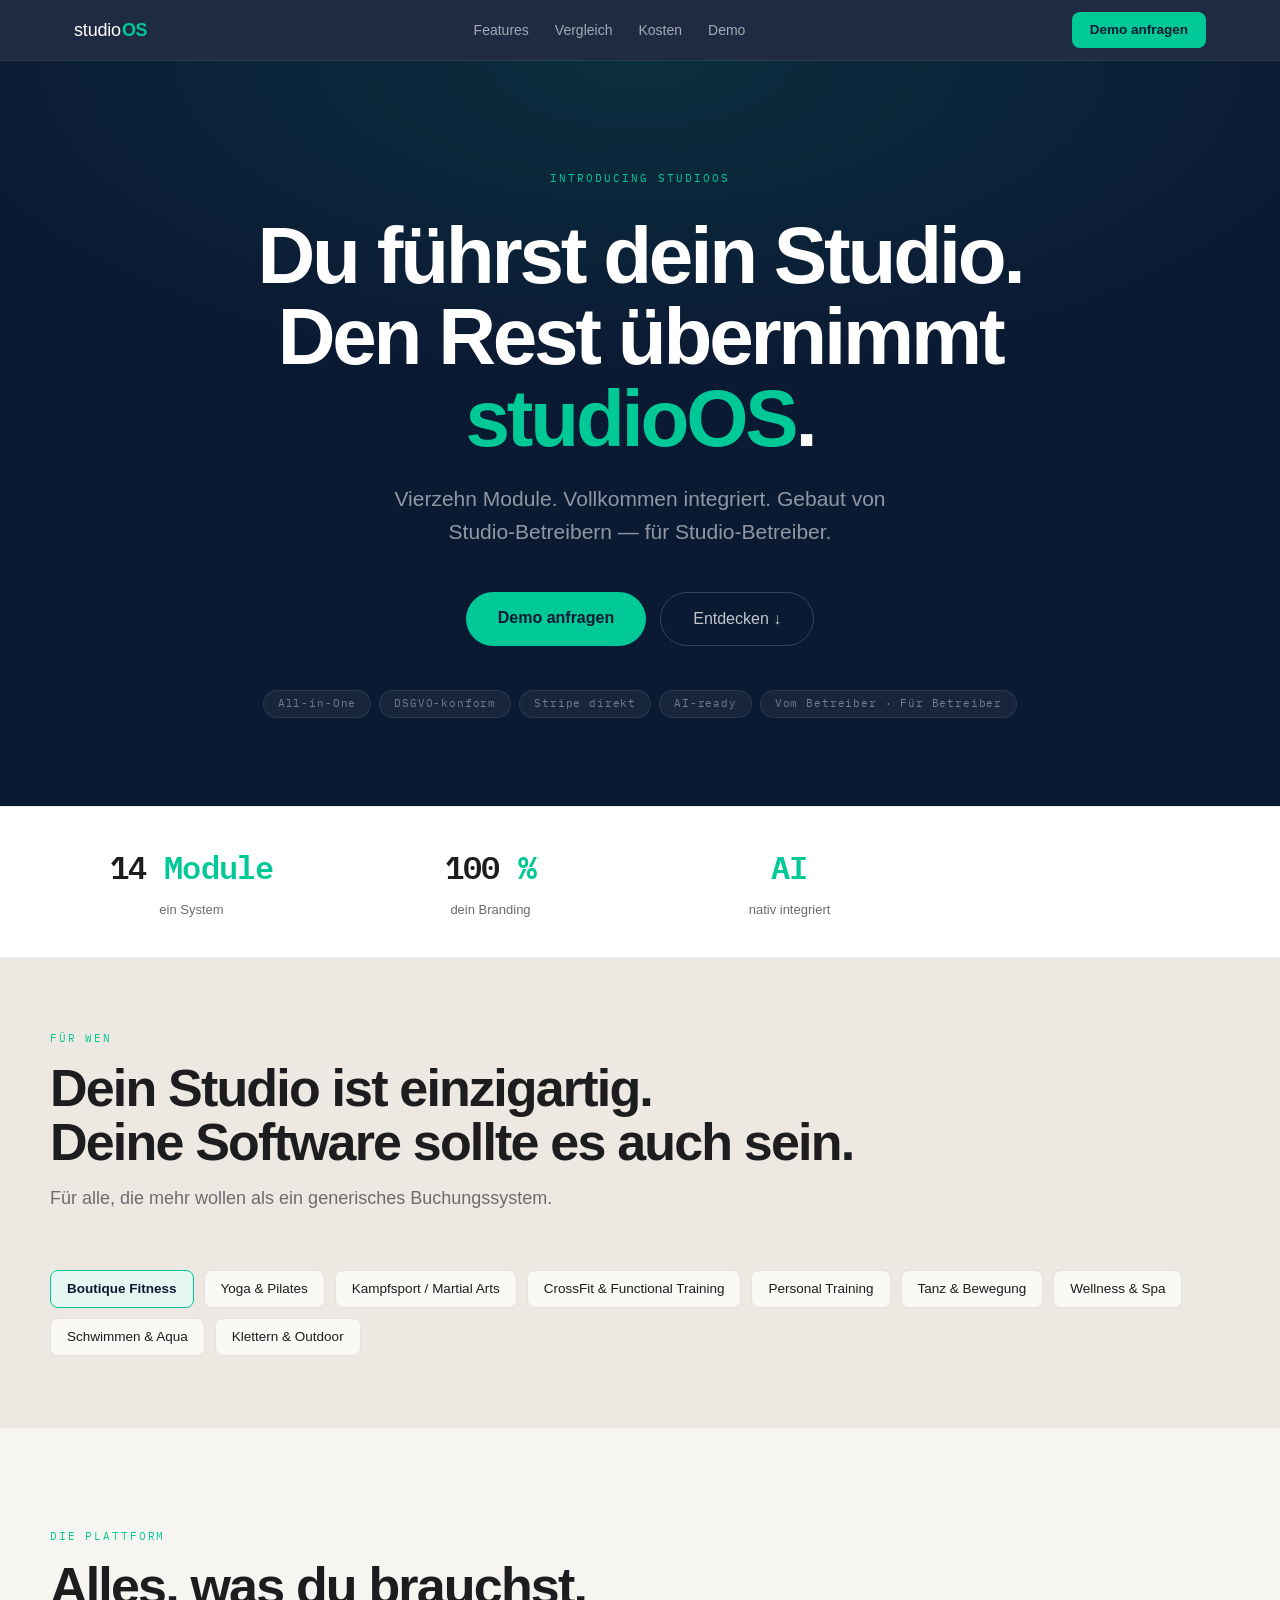
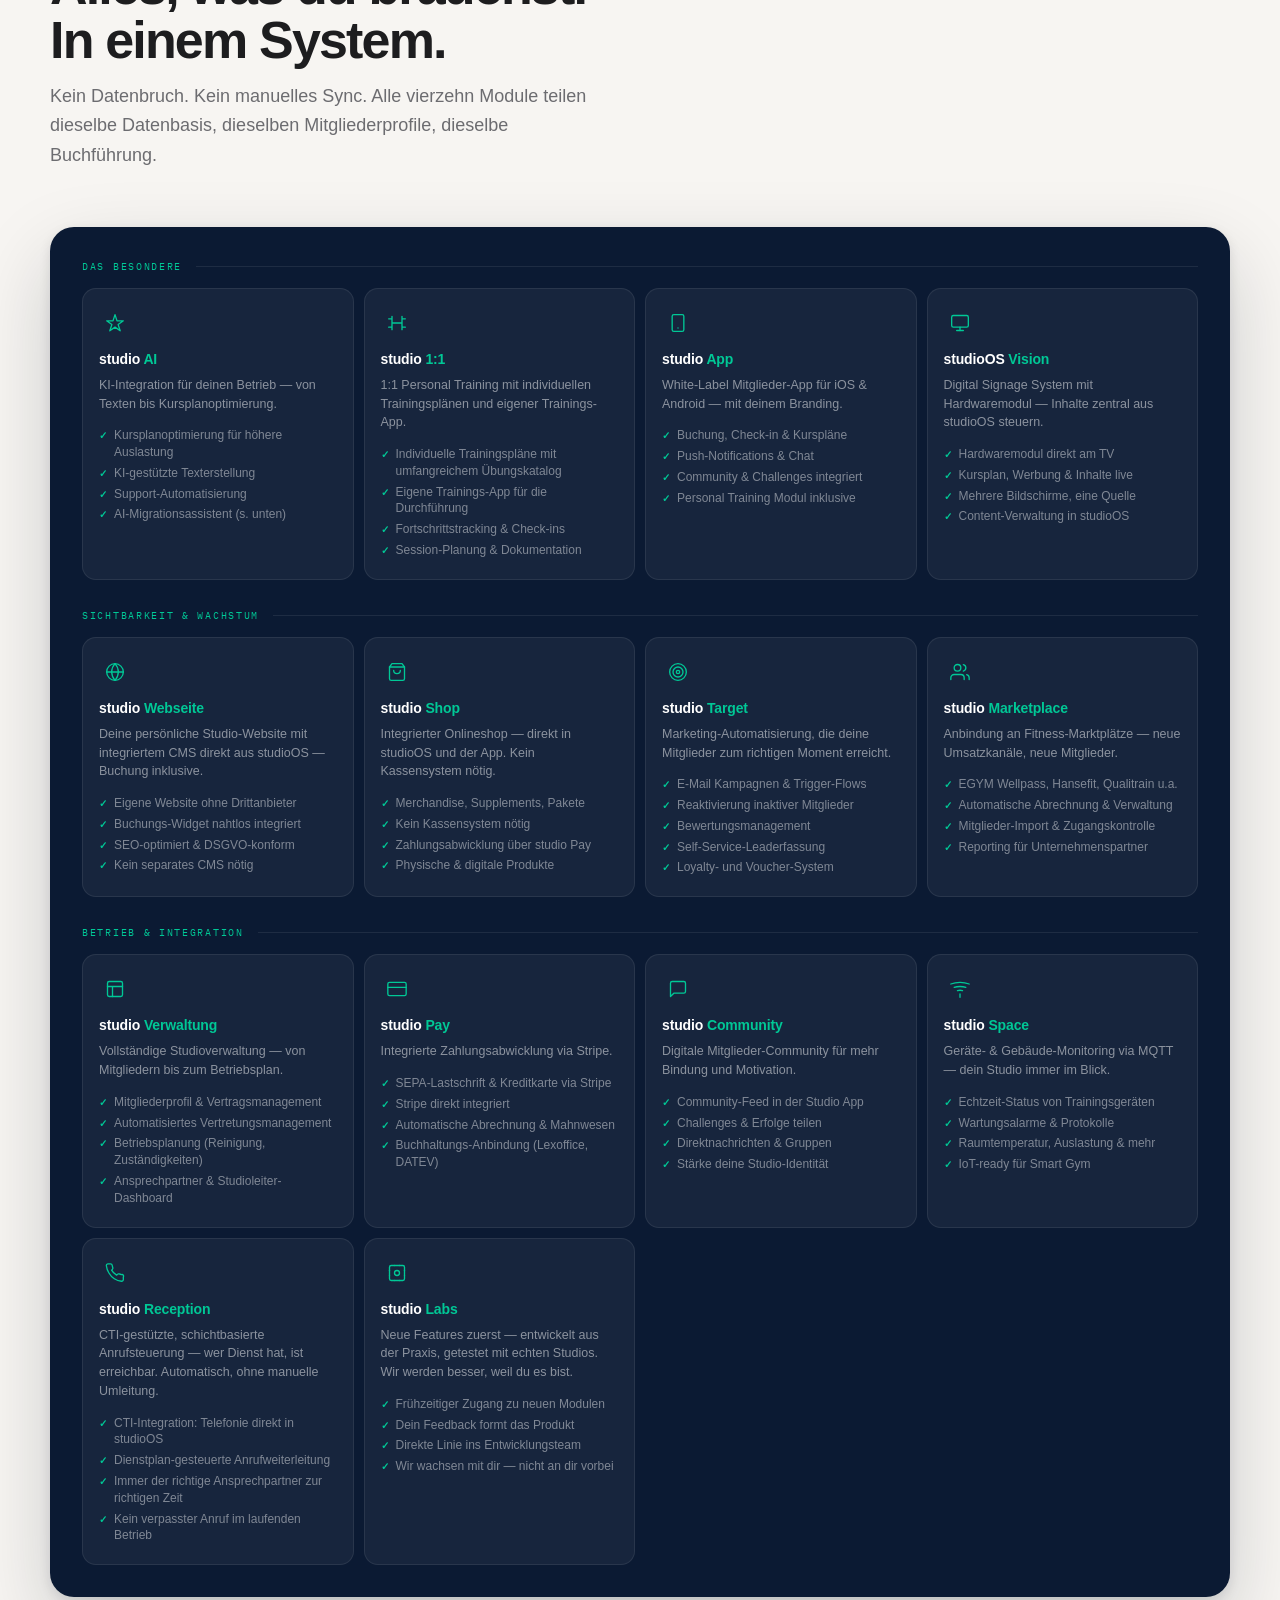
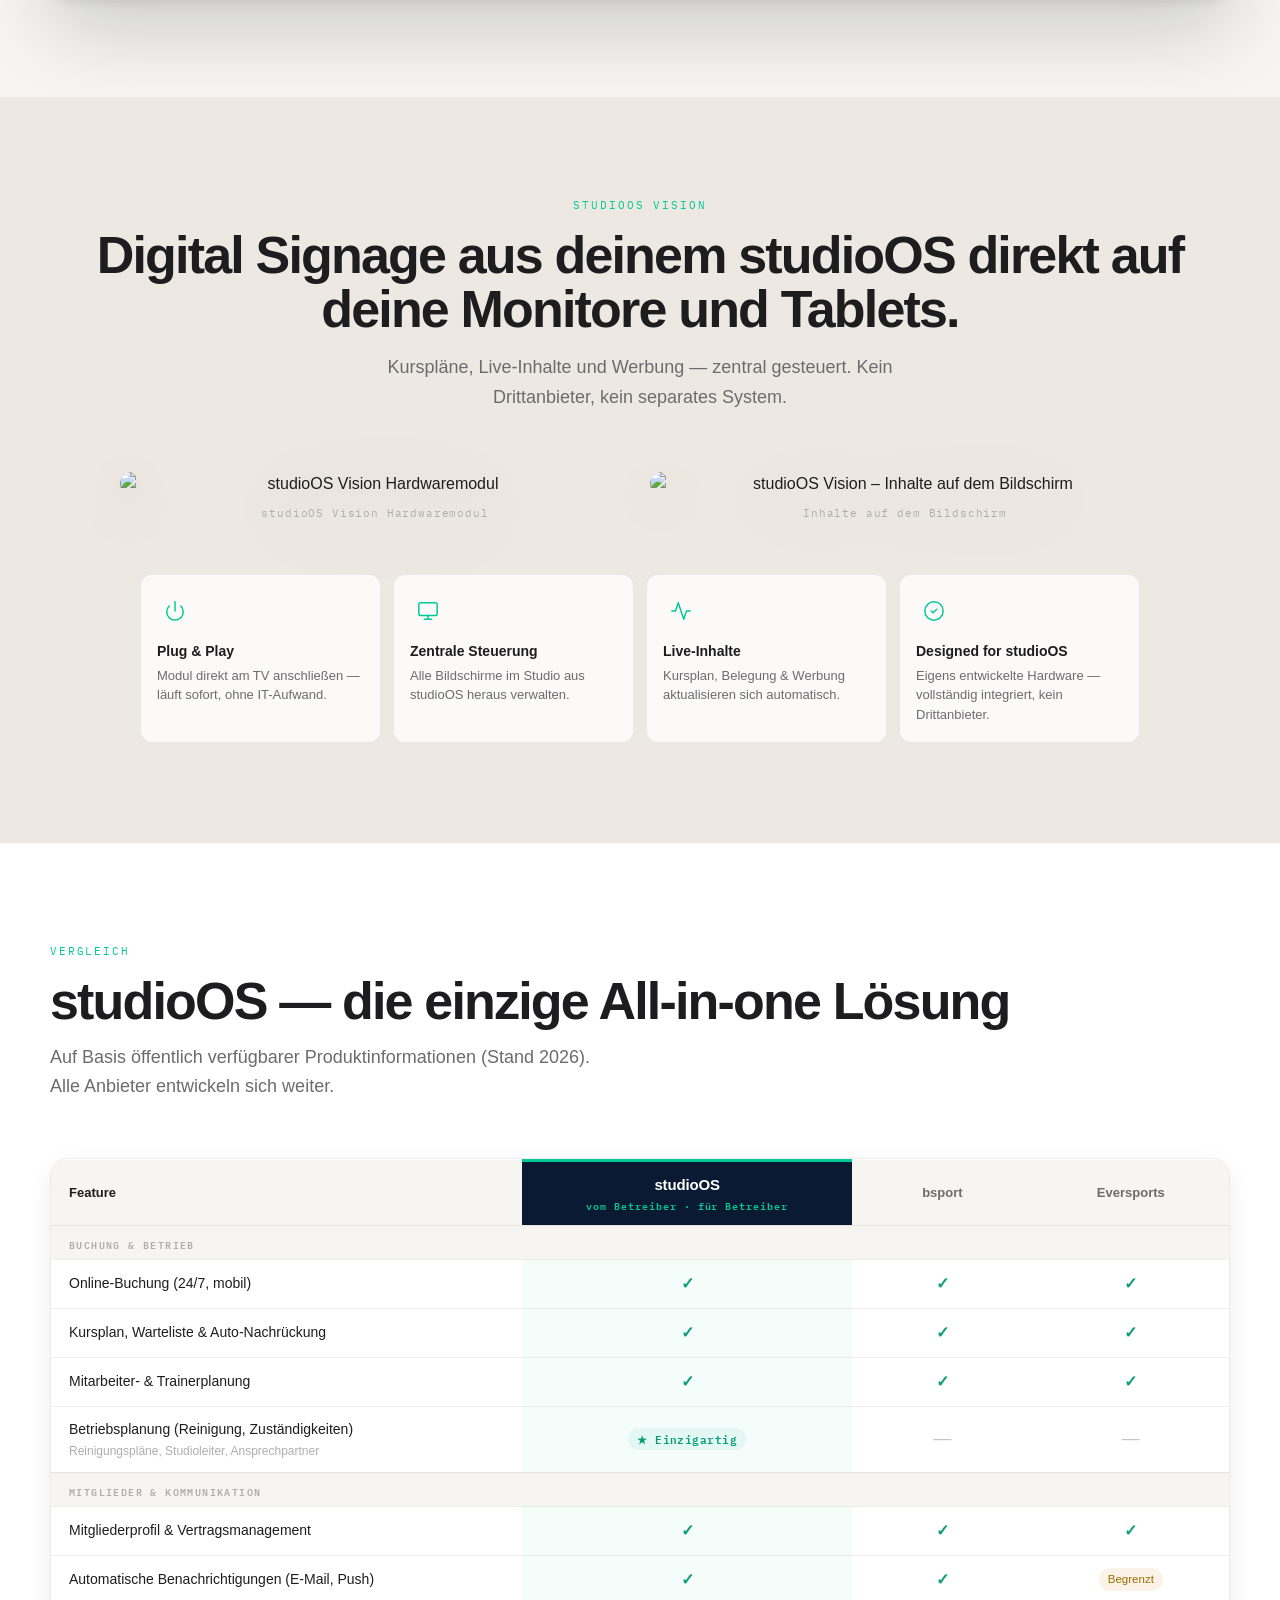
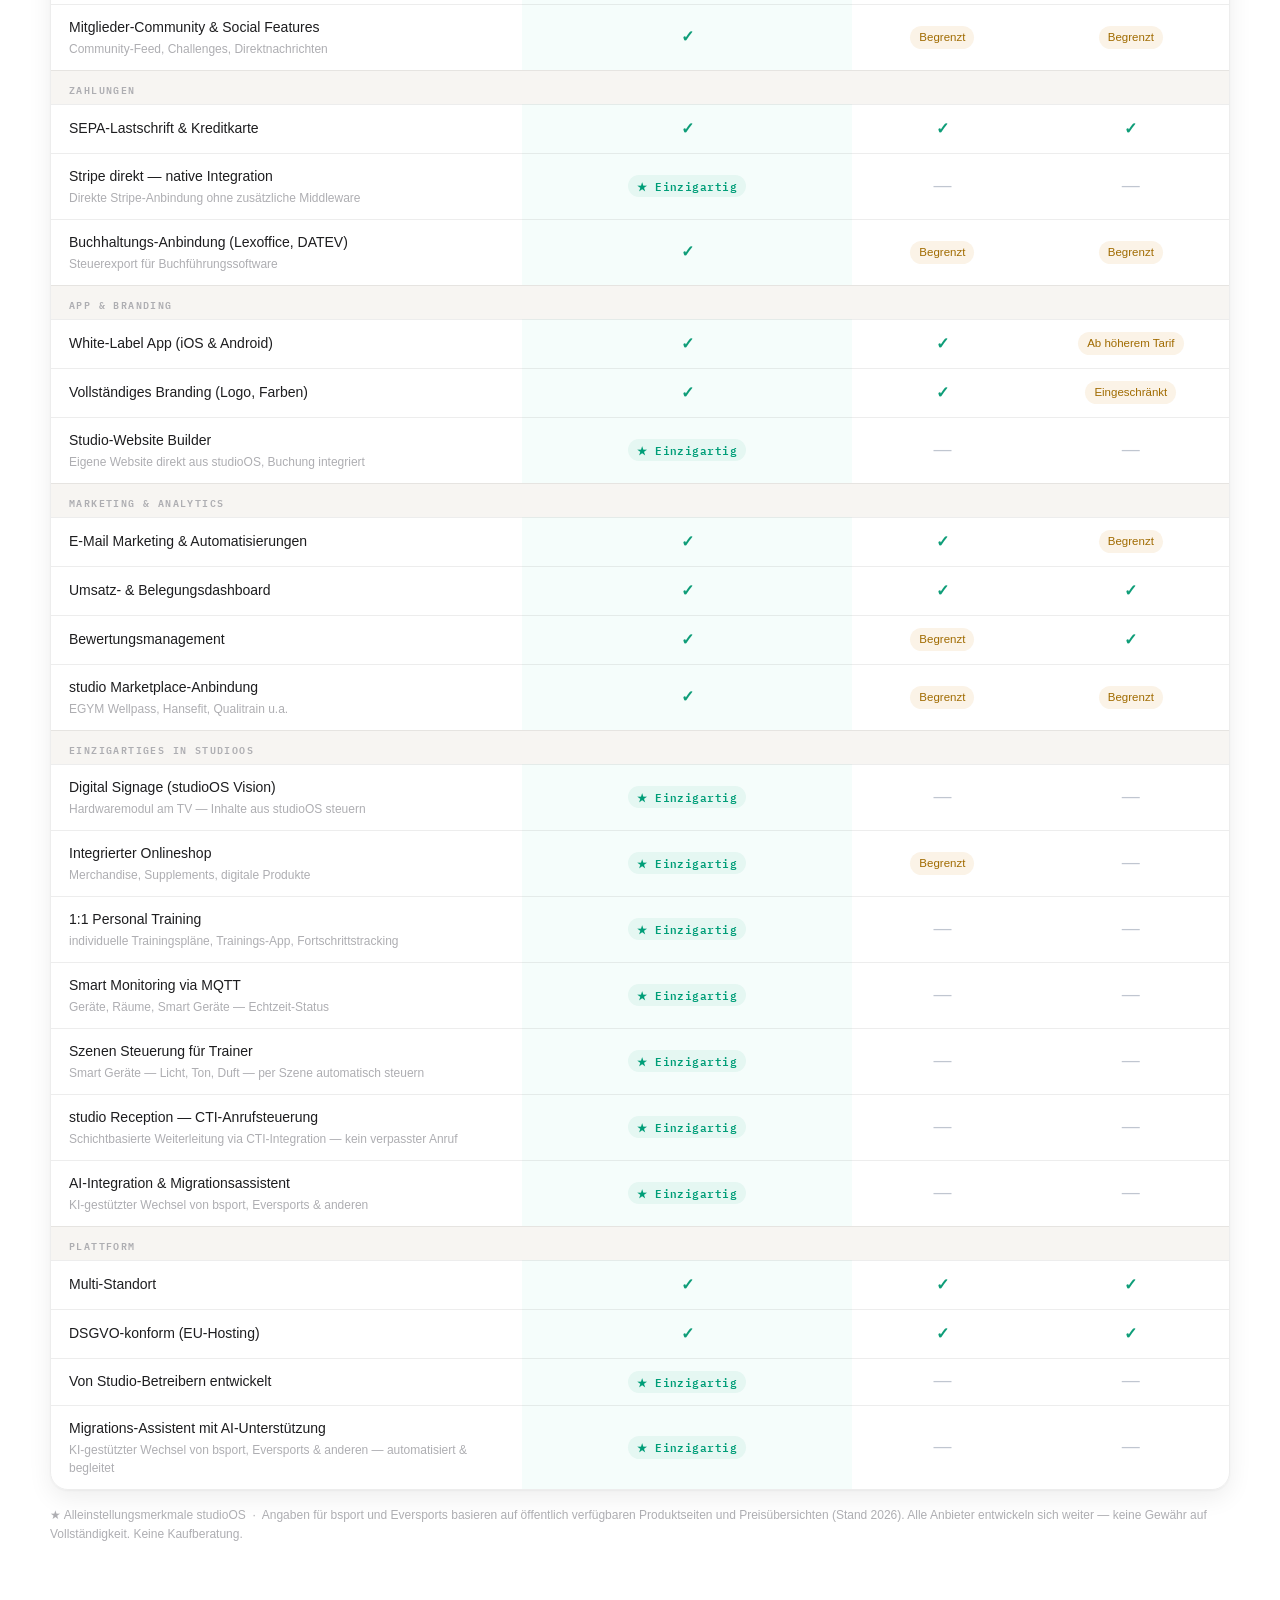
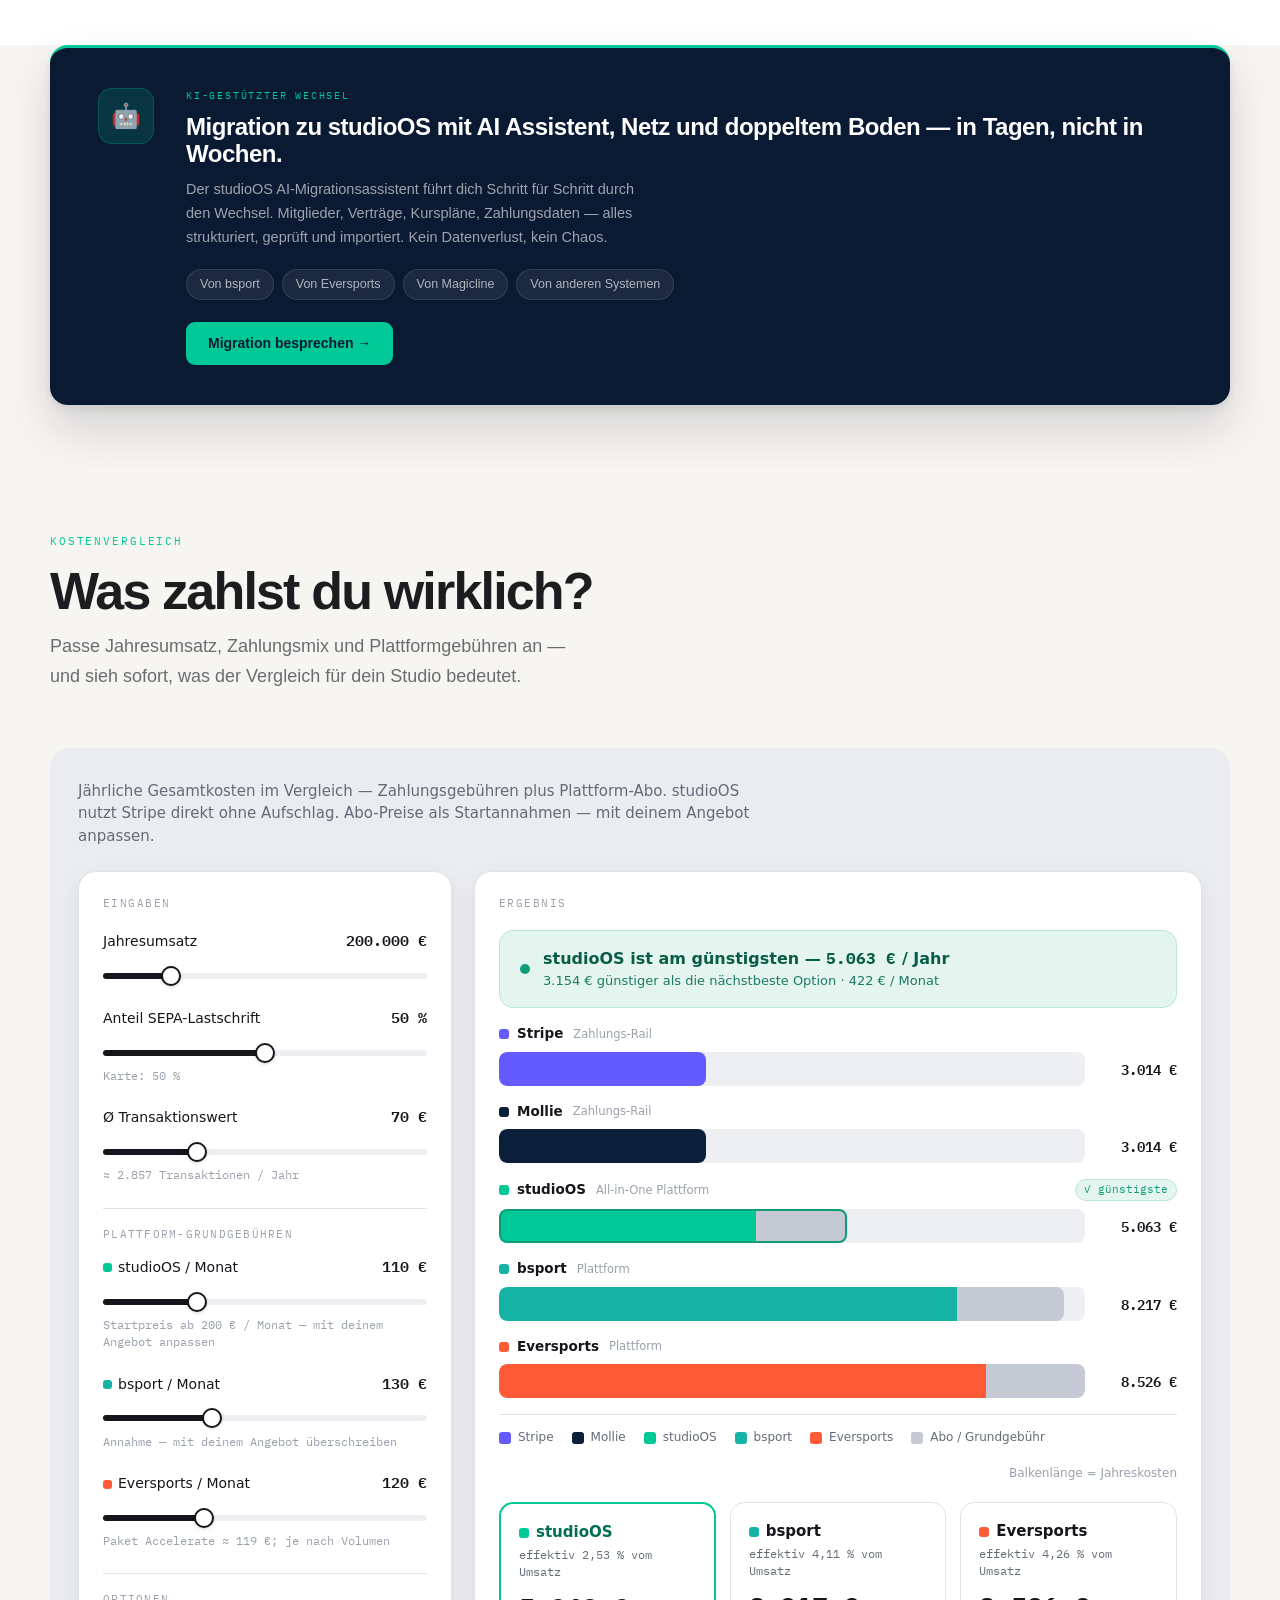
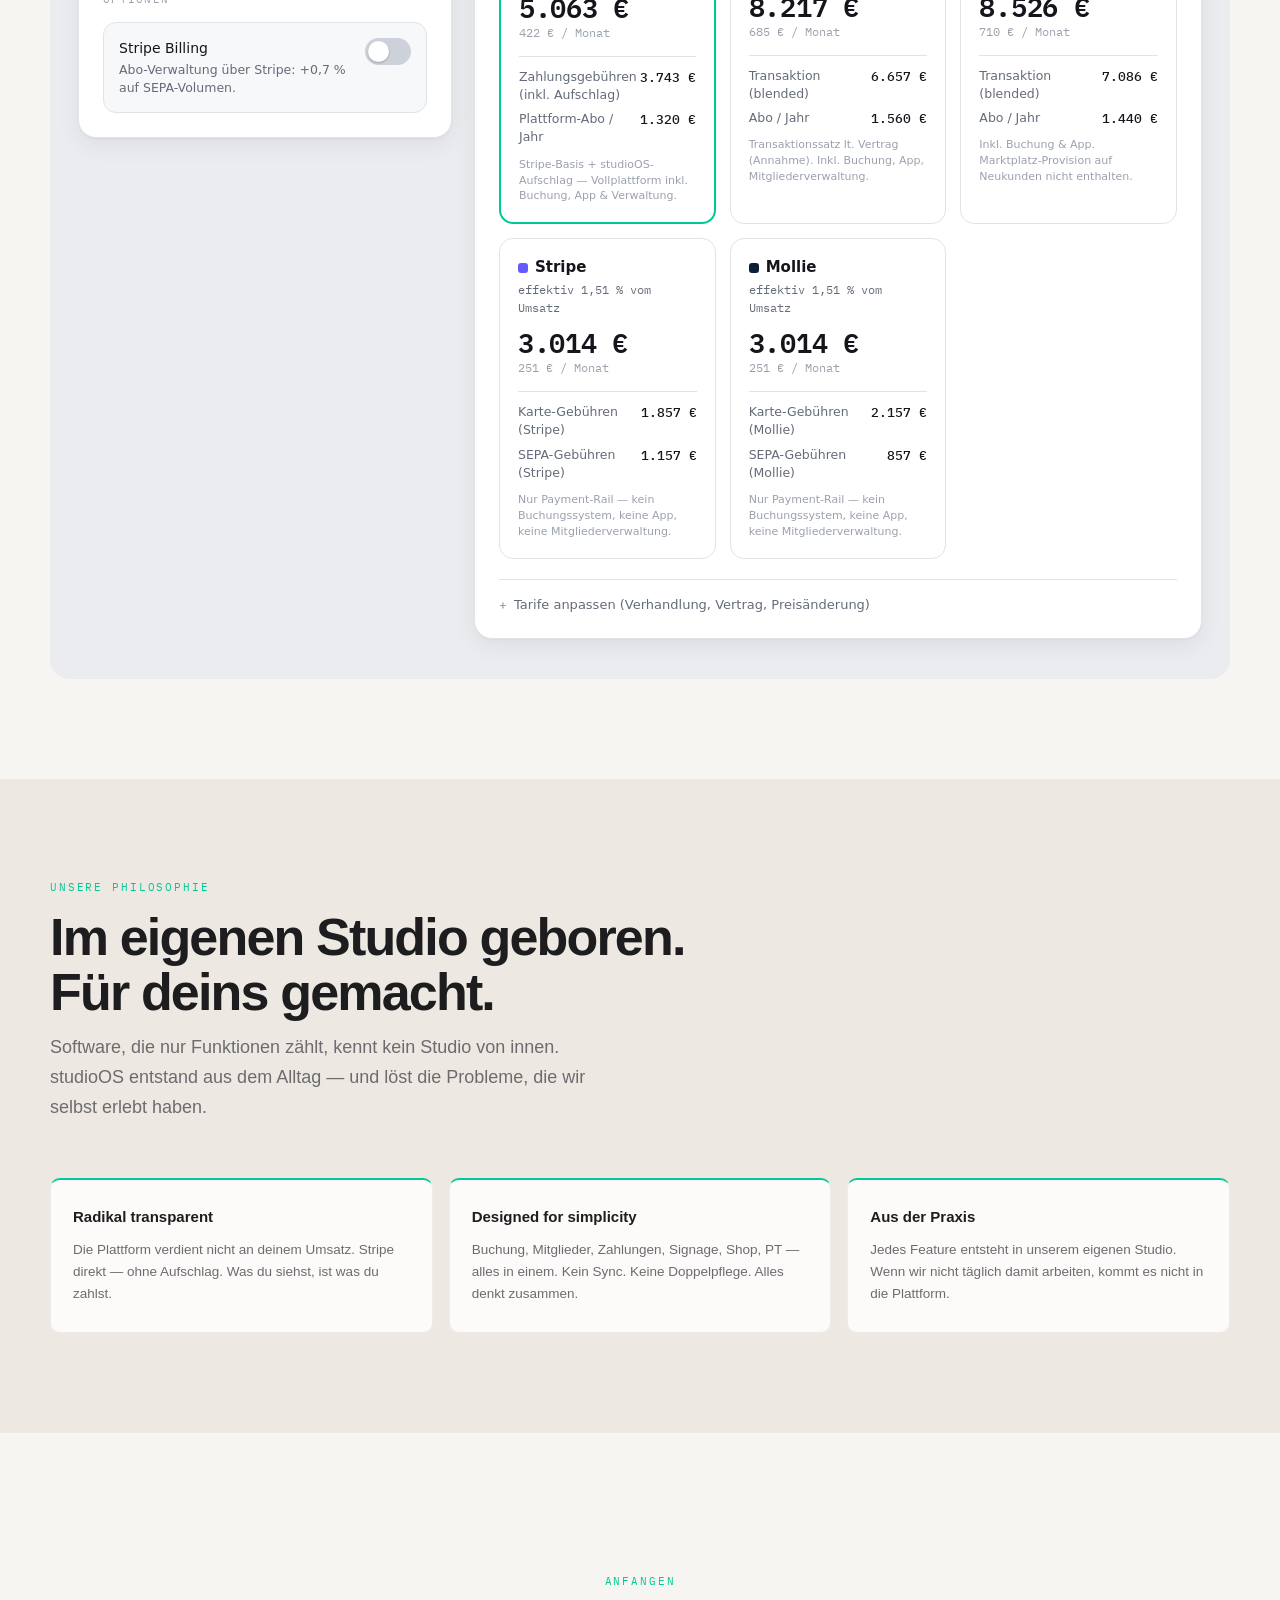
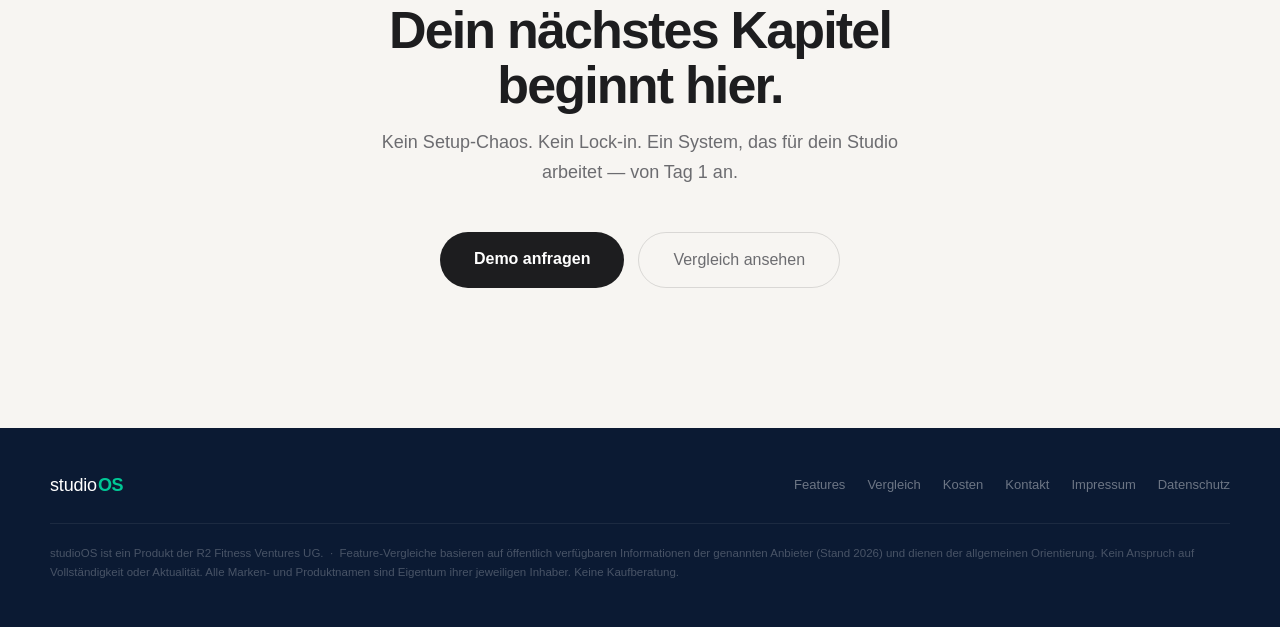
==== commit a7fbdceb: "Revert to style.css Co-Authored-By: Claude Sonnet 4.6 <noreply@anthropic.com>" ====
--- a/index.html
+++ b/index.html
@@ -32,7 +32,7 @@
 <section class="hero">
   <div class="hero-inner">
     <span class="eyebrow">Introducing studioOS</span>
-    <h1>Das System, das dein<br>Studio <em>verdient</em>.</h1>
+    <h1>Du führst dein Studio.<br>Den Rest übernimmt <em>studioOS</em>.</h1>
     <p class="hero-sub">Vierzehn Module. Vollkommen integriert. Gebaut von Studio-Betreibern — für Studio-Betreiber.</p>
     <div class="hero-actions">
       <a class="btn-primary" href="mailto:studioos.support@gmail.com">Demo anfragen</a>
